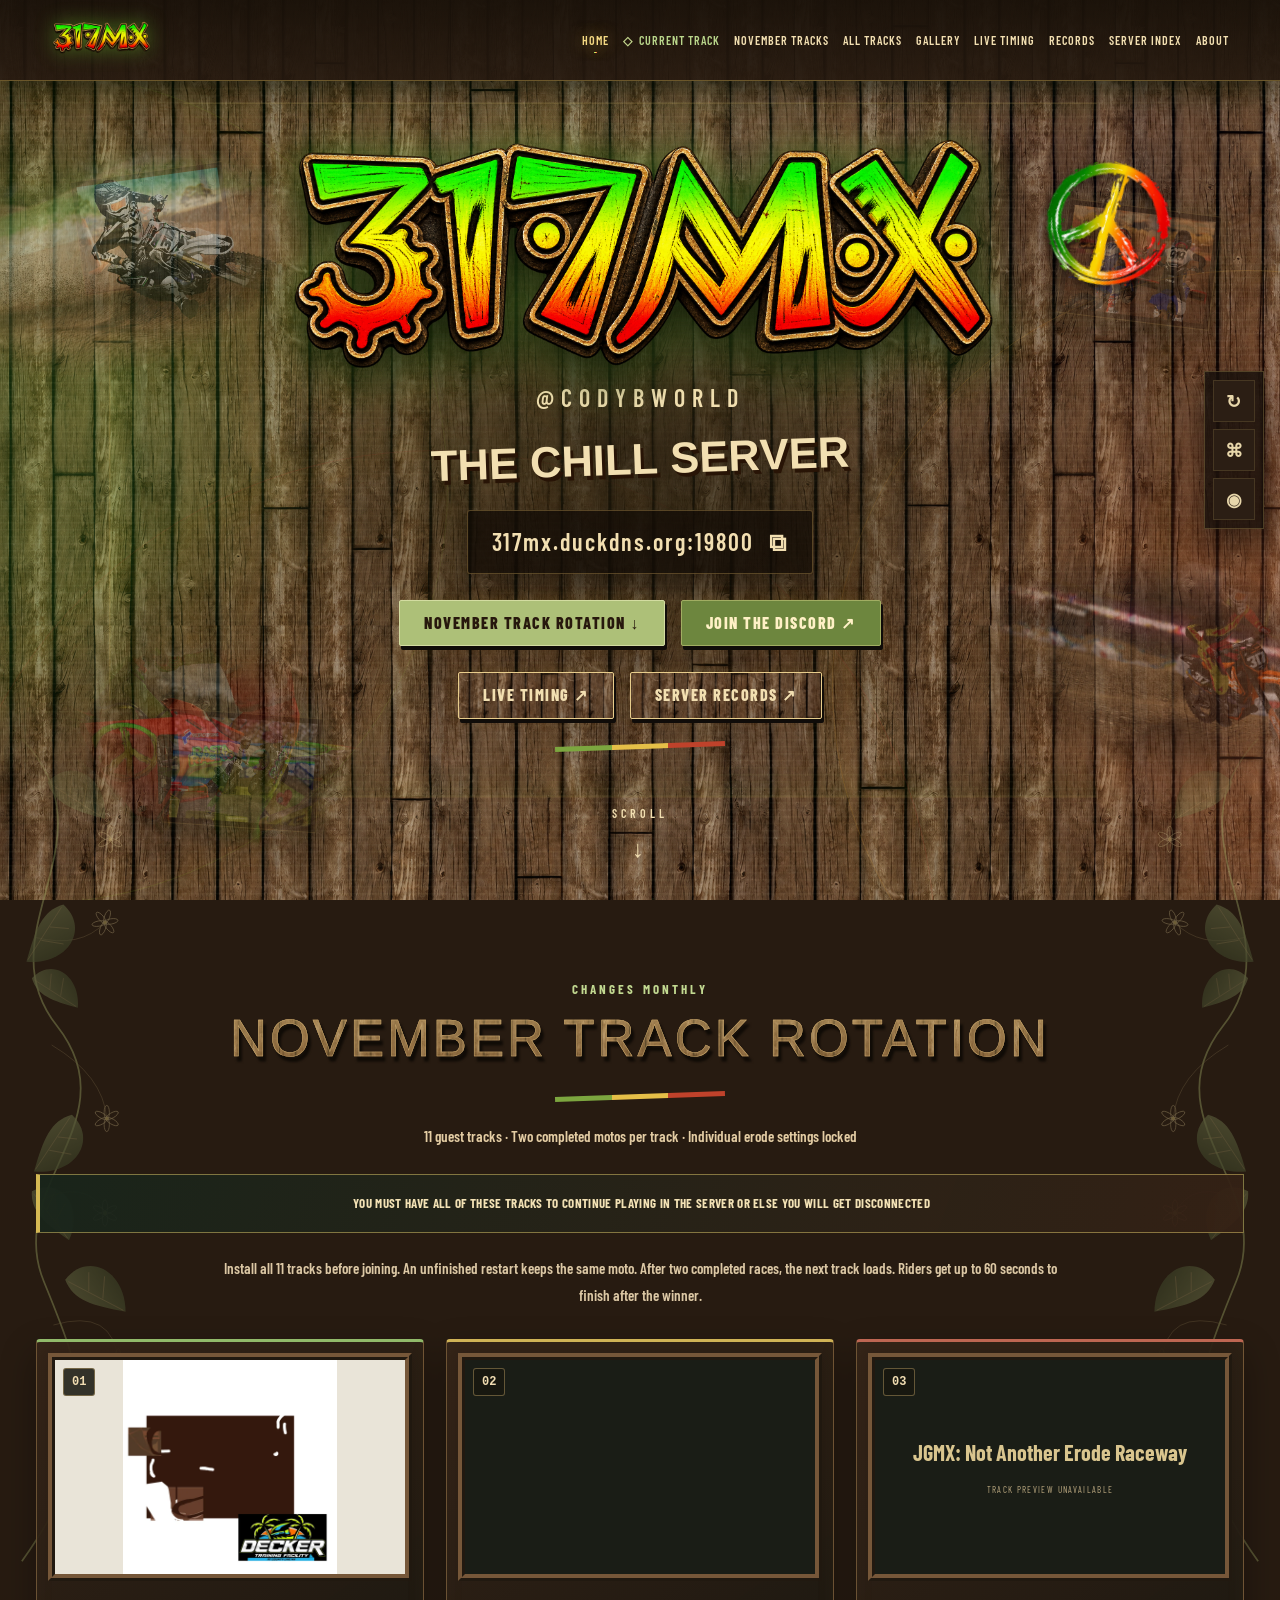
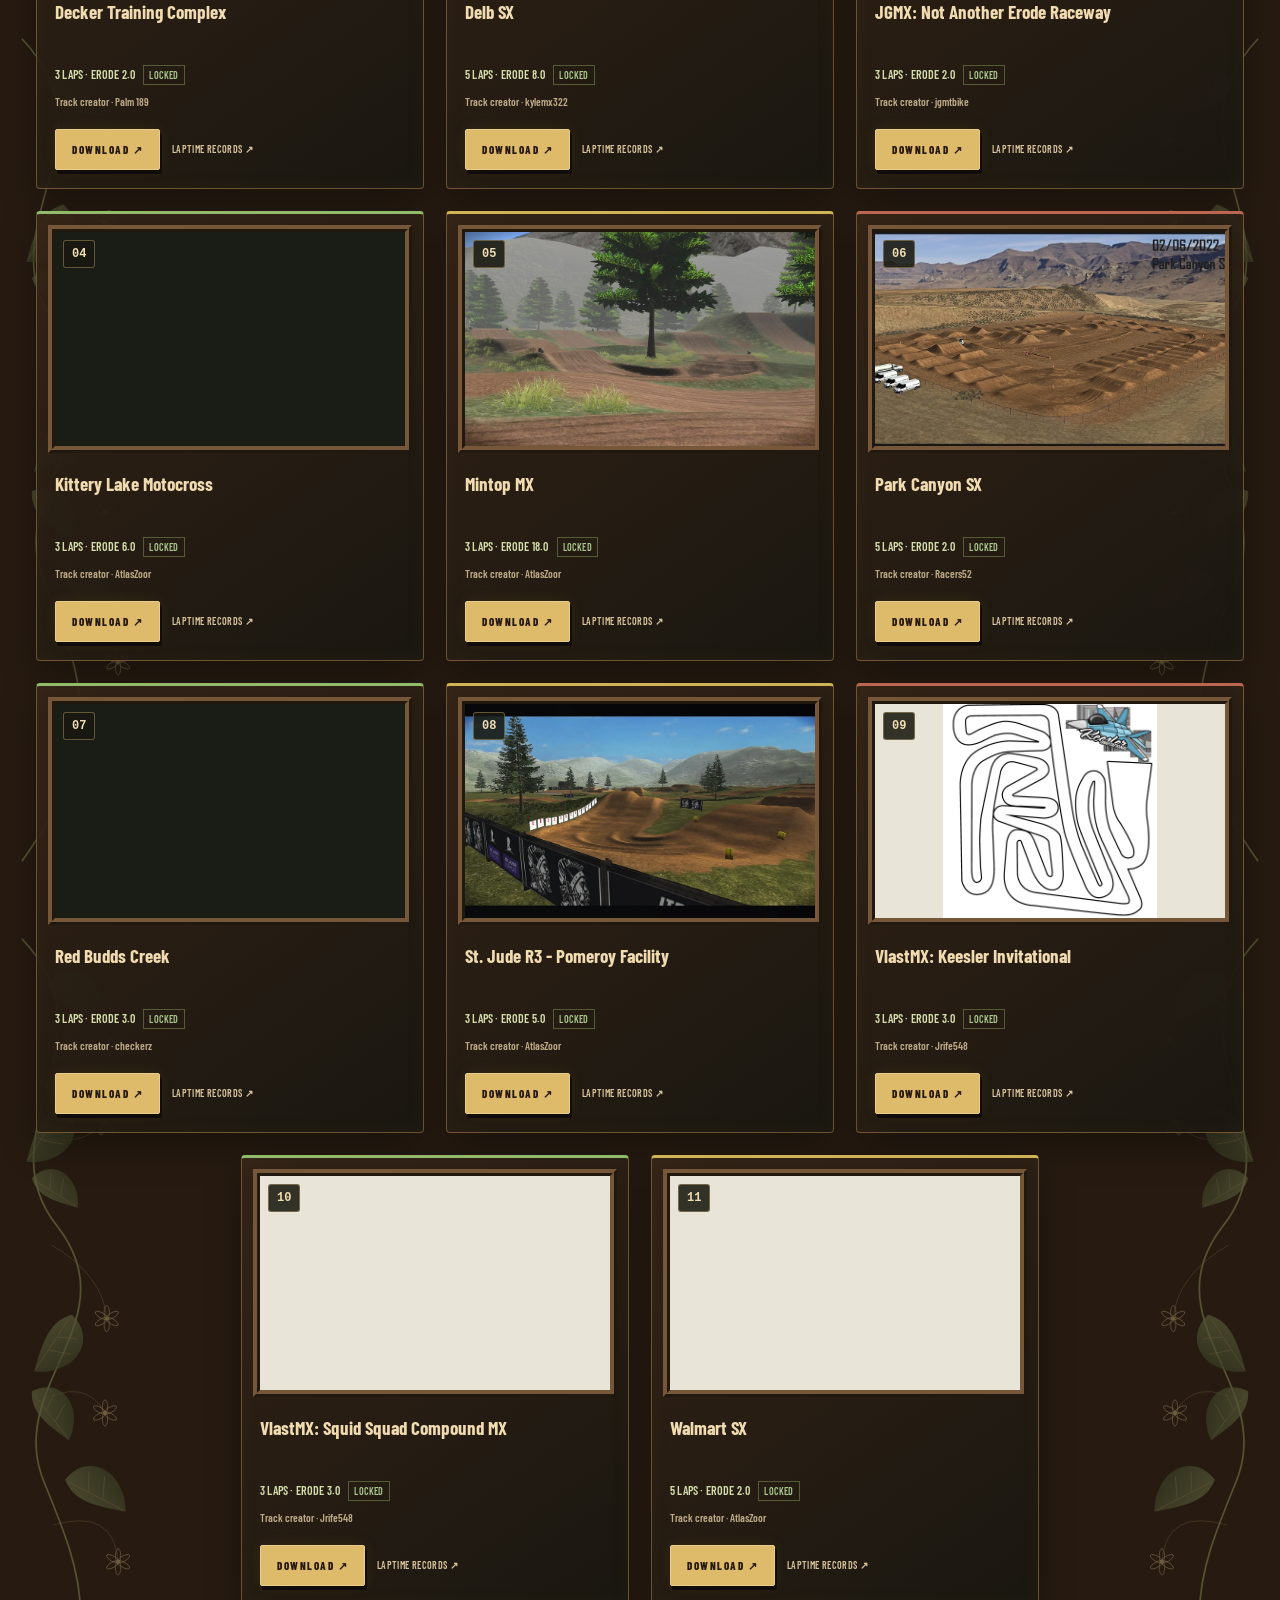
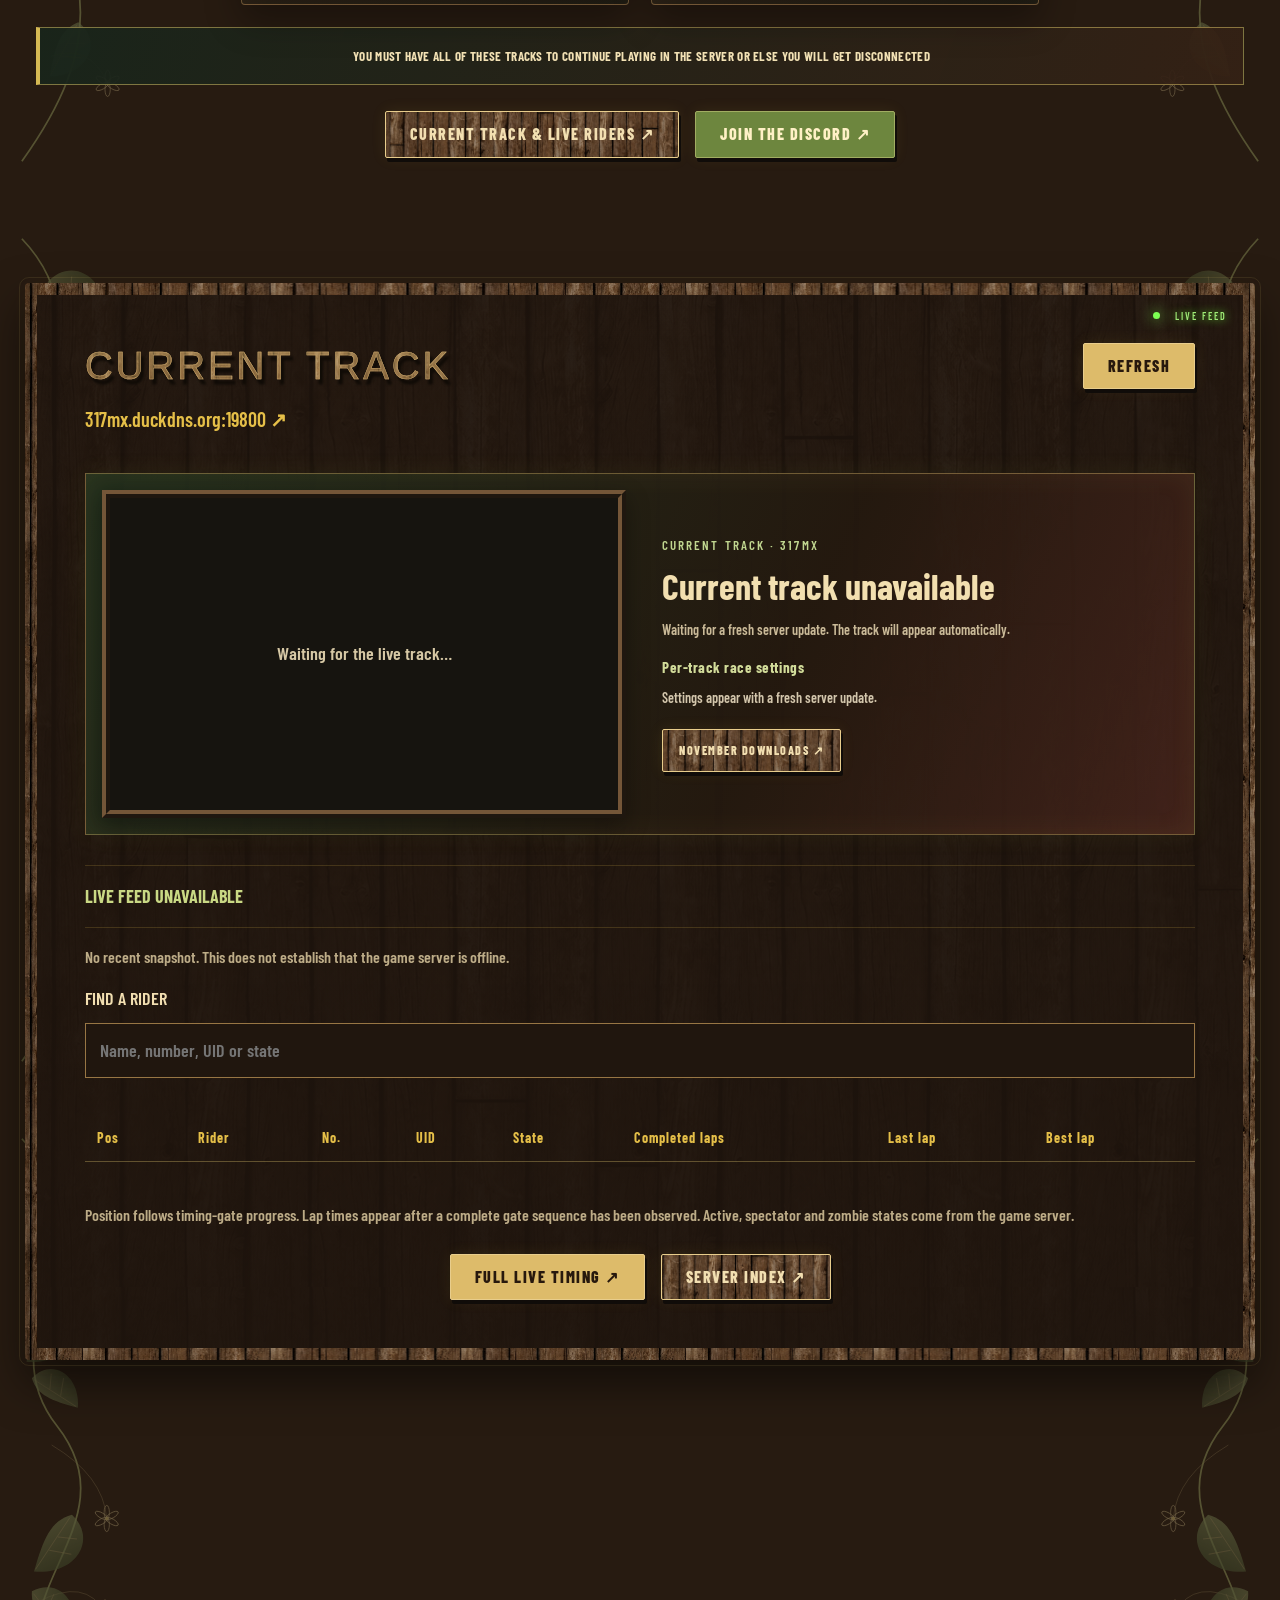
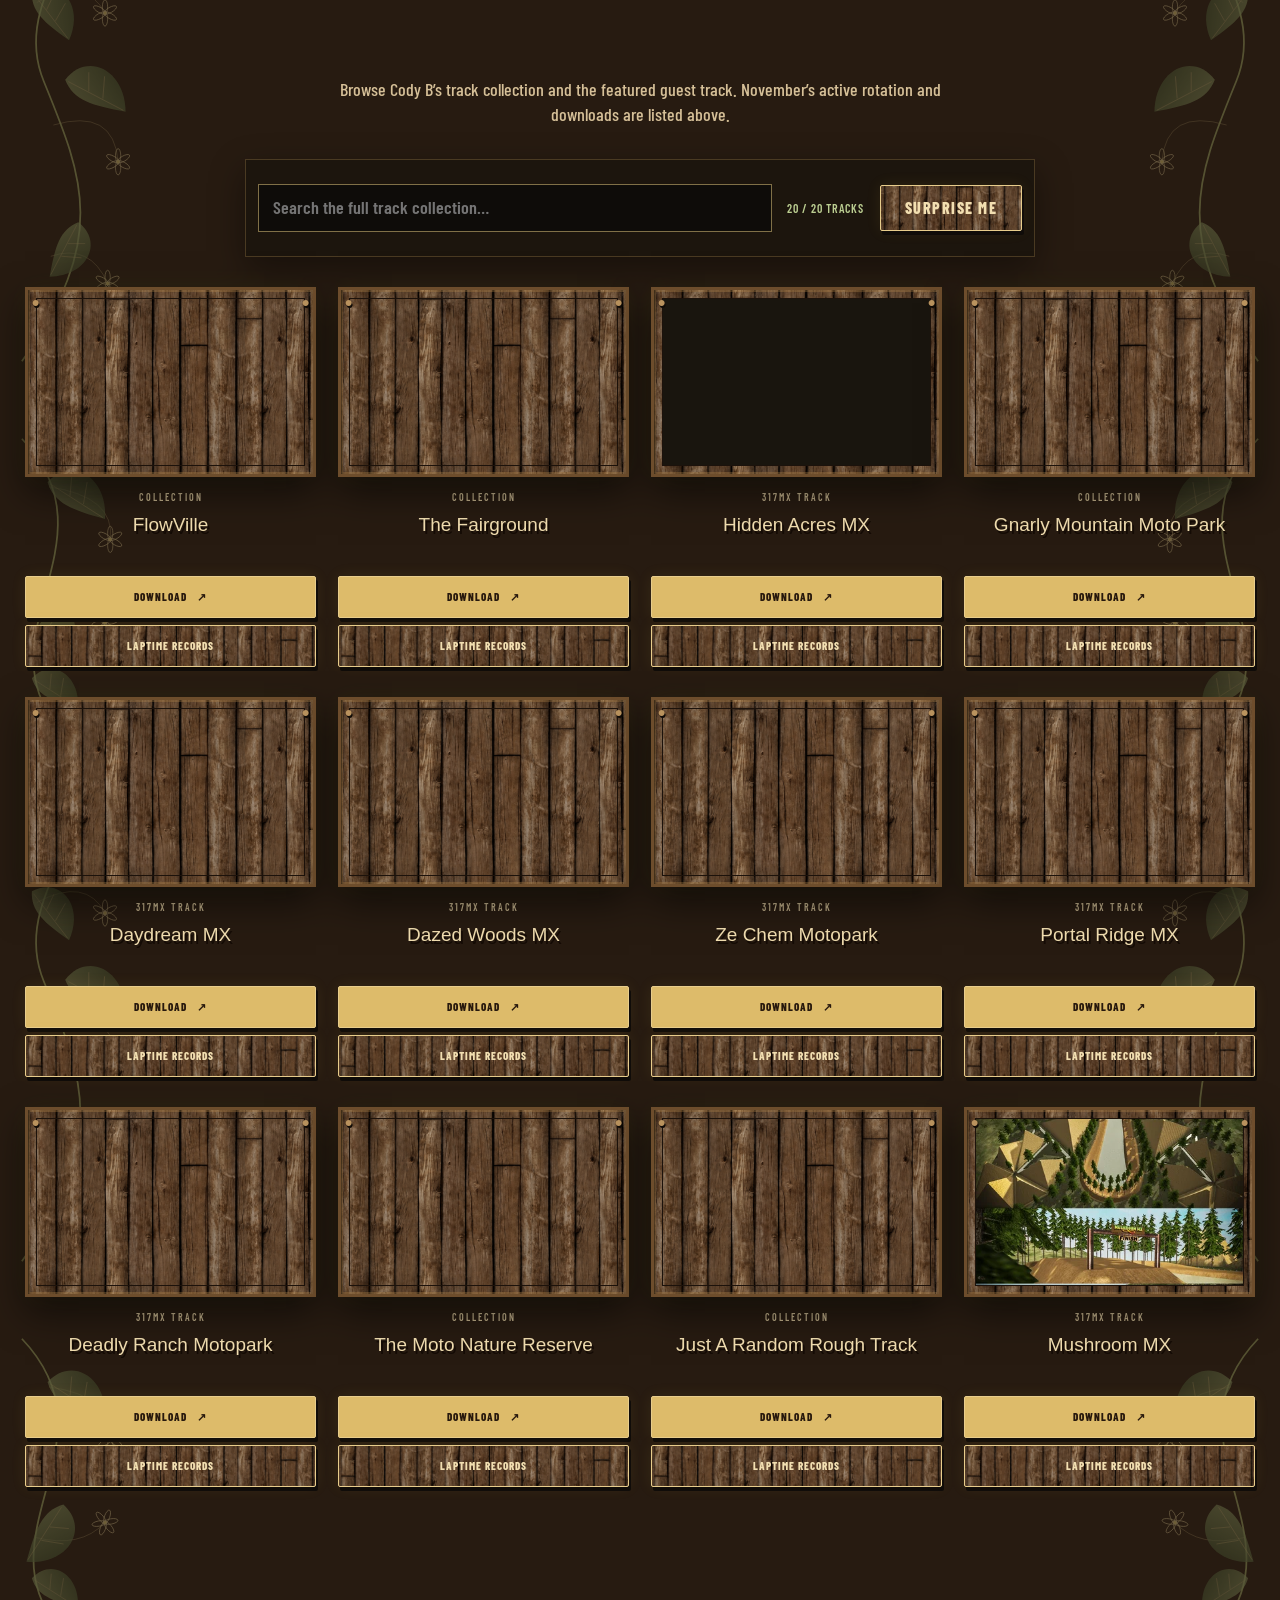
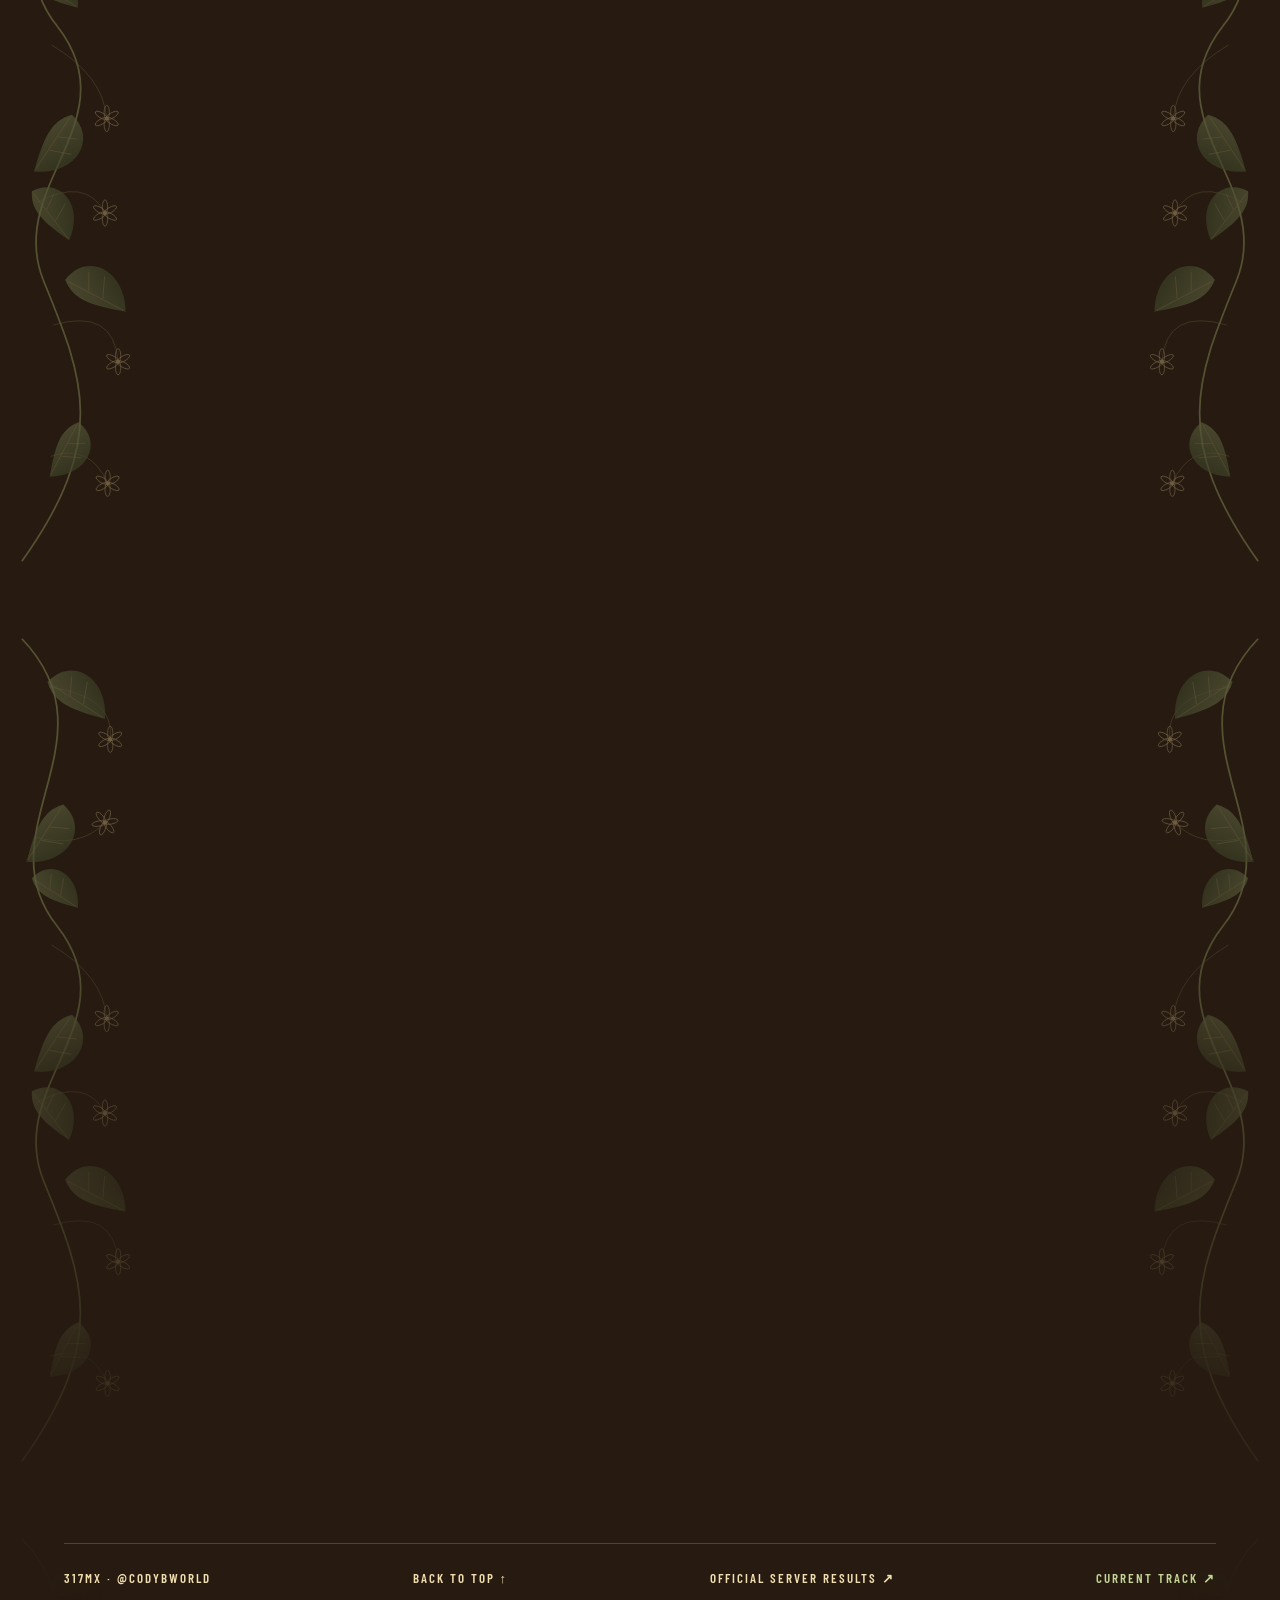
==== index.html @ 97932628 "Publish November rotation downloads and locked two-moto rules" ====
<!doctype html><html lang="en"><head><meta charset="utf-8"><meta name="viewport" content="width=device-width,initial-scale=1,viewport-fit=cover"><meta name="theme-color" content="#271b11"><title>317MX · @CODYBWORLD · THE CHILL SERVER</title><meta name="description" content="317MX. The Chill Server. Download Cody B's MX Simulator tracks, join the Discord, and connect to 317mx.duckdns.org:19800."><link rel="icon" href="assets/peace.png"><link rel="stylesheet" href="styles.css"><link rel="stylesheet" href="cabin-space.css"><link rel="stylesheet" href="updates-v5.css"><link rel="stylesheet" href="evolution-v6.css"><link rel="stylesheet" href="spectacle-v7.css"><link rel="stylesheet" href="current-track.css?v=20261107"></head><body><a class="skip" href="#main-content">SKIP TO CONTENT</a><div class="cosmos" aria-hidden="true"><i></i><i></i><i></i><div class="stars"></div><div class="nebula"></div></div><div class="scroll-progress" aria-hidden="true"></div><a class="skip" href="#tracks">Skip to tracks</a><header><a href="index.html" aria-label="317MX home"><img class="mini-logo" src="assets/logo.png" alt="317MX" width="100" height="50"></a><button class="menu-toggle" aria-expanded="false" aria-controls="main-menu">MENU ☰</button><nav id="main-menu" aria-label="Main navigation"><a href="index.html">HOME</a><a href="index.html#current-server" class="rotation-nav">CURRENT TRACK</a><a href="index.html#rotation">NOVEMBER TRACKS</a><a href="index.html#tracks">ALL TRACKS</a><a href="gallery.html">GALLERY</a><a href="live.html">LIVE TIMING</a><a href="records.html">RECORDS</a><a href="servers.html">SERVER INDEX</a><a href="about.html">ABOUT</a></nav></header><div class="botanical-edge" aria-hidden="true"></div><main id="main-content"><section class="hero" id="home"><div class="photo p1 float"><img src="assets/photos/archive-02.webp" alt="Cody Branson cornering in MX Simulator"></div><div class="photo p2 float"><img src="assets/photos/archive-07.webp" alt="317 riding supercross"></div><div class="photo p3 float"><img src="assets/photos/archive-04.webp" alt="Rasta Racing bike detail"></div><img class="peace float" src="assets/peace.png" alt=""><div class="identity"><h1><img class="main-logo float" src="assets/logo.png" alt="317MX"></h1><p class="handle" data-letters>@CODYBWORLD</p><p class="tag" data-letters>THE CHILL SERVER</p><button class="address" data-copy aria-label="Copy server address"><span>317mx.duckdns.org:19800</span> ⧉</button><div class="actions"><a class="button rotation-cta" href="#rotation">NOVEMBER TRACK ROTATION ↓</a><a class="button discord" href="https://discord.gg/Y76PCKKFvc" target="_blank" rel="noopener noreferrer">JOIN THE DISCORD ↗</a></div><div class="actions"><a class="button wood-button" href="live.html">LIVE TIMING ↗</a><a class="button wood-button" href="records.html">SERVER RECORDS ↗</a></div><div class="rasta"></div><div class="toast" id="copy-status" role="status"></div></div><a class="scroll-cue" href="#rotation">SCROLL<b>↓</b></a></section><section class="november-rotation" id="rotation" aria-labelledby="rotation-title">
<div class="november-heading"><p class="eyebrow">CHANGES MONTHLY</p><h2 class="wood-text" id="rotation-title">NOVEMBER TRACK ROTATION</h2>
<div class="rasta"></div><p>11 guest tracks · Two completed motos per track · Individual erode settings locked</p></div>
<p class="rotation-warning"><strong>YOU MUST HAVE ALL OF THESE TRACKS TO CONTINUE PLAYING IN THE SERVER OR ELSE YOU WILL GET DISCONNECTED</strong></p>
<p class="november-rules">Install all 11 tracks before joining. An unfinished restart keeps the same moto. After two completed races, the next track loads. Riders get up to 60 seconds to finish after the winner.</p>
<div class="november-grid"><article class="november-card" data-rotation-id="decker">
<div class="november-photo"><img src="assets/tracks/57732.webp" alt="Decker Training Complex track map" loading="lazy" decoding="async" width="900" height="560" class="rotation-map"><span class="november-order">01</span></div>
<div class="november-card-body"><h3>Decker Training Complex</h3>
<p class="november-settings">3 LAPS <span aria-hidden="true">·</span> ERODE 2.0 <span class="locked-label">LOCKED</span></p>
<p class="november-credit">Track creator · Palm 189</p>
<div class="november-actions"><a class="button" href="https://forum.mxsimulator.com/viewtopic.php?t=57732" target="_blank" rel="noopener noreferrer" aria-label="Download Decker Training Complex">DOWNLOAD ↗</a>
<a class="november-records" href="records.html?track=Decker%20Training%20Complex">LAPTIME RECORDS ↗</a></div></div></article><article class="november-card" data-rotation-id="DelbSx">
<div class="november-photo"><img src="assets/tracks/42795.webp" alt="Delb SX track" loading="lazy" decoding="async" width="900" height="560"><span class="november-order">02</span></div>
<div class="november-card-body"><h3>Delb SX</h3>
<p class="november-settings">5 LAPS <span aria-hidden="true">·</span> ERODE 8.0 <span class="locked-label">LOCKED</span></p>
<p class="november-credit">Track creator · kylemx322</p>
<div class="november-actions"><a class="button" href="https://forum.mxsimulator.com/viewtopic.php?t=42795" target="_blank" rel="noopener noreferrer" aria-label="Download Delb SX">DOWNLOAD ↗</a>
<a class="november-records" href="records.html?track=DelbSX">LAPTIME RECORDS ↗</a></div></div></article><article class="november-card" data-rotation-id="JGMXsuzuki">
<div class="november-photo"><span class="rotation-wordmark">JGMX: Not Another Erode Raceway<small>TRACK PREVIEW UNAVAILABLE</small></span><span class="november-order">03</span></div>
<div class="november-card-body"><h3>JGMX: Not Another Erode Raceway</h3>
<p class="november-settings">3 LAPS <span aria-hidden="true">·</span> ERODE 2.0 <span class="locked-label">LOCKED</span></p>
<p class="november-credit">Track creator · jgmtbike</p>
<div class="november-actions"><a class="button" href="https://forum.mxsimulator.com/viewtopic.php?t=49531" target="_blank" rel="noopener noreferrer" aria-label="Download JGMX: Not Another Erode Raceway">DOWNLOAD ↗</a>
<a class="november-records" href="records.html?track=JGMX%3A%20Not%20Another%20Erode%20Raceway">LAPTIME RECORDS ↗</a></div></div></article><article class="november-card" data-rotation-id="KitteryMX">
<div class="november-photo"><img src="assets/tracks/52902.webp" alt="Kittery Lake Motocross track" loading="lazy" decoding="async" width="900" height="560"><span class="november-order">04</span></div>
<div class="november-card-body"><h3>Kittery Lake Motocross</h3>
<p class="november-settings">3 LAPS <span aria-hidden="true">·</span> ERODE 6.0 <span class="locked-label">LOCKED</span></p>
<p class="november-credit">Track creator · AtlasZoor</p>
<div class="november-actions"><a class="button" href="https://forum.mxsimulator.com/viewtopic.php?t=52902" target="_blank" rel="noopener noreferrer" aria-label="Download Kittery Lake Motocross">DOWNLOAD ↗</a>
<a class="november-records" href="records.html?track=Kittery%20Lake%20Motocross">LAPTIME RECORDS ↗</a></div></div></article><article class="november-card" data-rotation-id="Mintop">
<div class="november-photo"><img src="assets/tracks/46694.webp" alt="Mintop MX track" loading="lazy" decoding="async" width="900" height="560"><span class="november-order">05</span></div>
<div class="november-card-body"><h3>Mintop MX</h3>
<p class="november-settings">3 LAPS <span aria-hidden="true">·</span> ERODE 18.0 <span class="locked-label">LOCKED</span></p>
<p class="november-credit">Track creator · AtlasZoor</p>
<div class="november-actions"><a class="button" href="https://forum.mxsimulator.com/viewtopic.php?t=46694" target="_blank" rel="noopener noreferrer" aria-label="Download Mintop MX">DOWNLOAD ↗</a>
<a class="november-records" href="records.html?track=Mintop%20MX">LAPTIME RECORDS ↗</a></div></div></article><article class="november-card" data-rotation-id="ParkCanyonSX">
<div class="november-photo"><img src="assets/tracks/57590.webp" alt="Park Canyon SX track" loading="lazy" decoding="async" width="900" height="560"><span class="november-order">06</span></div>
<div class="november-card-body"><h3>Park Canyon SX</h3>
<p class="november-settings">5 LAPS <span aria-hidden="true">·</span> ERODE 2.0 <span class="locked-label">LOCKED</span></p>
<p class="november-credit">Track creator · Racers52</p>
<div class="november-actions"><a class="button" href="https://forum.mxsimulator.com/viewtopic.php?t=57590" target="_blank" rel="noopener noreferrer" aria-label="Download Park Canyon SX">DOWNLOAD ↗</a>
<a class="november-records" href="records.html?track=Park%20Canyon%20SX">LAPTIME RECORDS ↗</a></div></div></article><article class="november-card" data-rotation-id="redbuddscreek">
<div class="november-photo"><img src="assets/tracks/45324.webp" alt="Red Budds Creek track" loading="lazy" decoding="async" width="900" height="560"><span class="november-order">07</span></div>
<div class="november-card-body"><h3>Red Budds Creek</h3>
<p class="november-settings">3 LAPS <span aria-hidden="true">·</span> ERODE 3.0 <span class="locked-label">LOCKED</span></p>
<p class="november-credit">Track creator · checkerz</p>
<div class="november-actions"><a class="button" href="https://forum.mxsimulator.com/viewtopic.php?t=45324" target="_blank" rel="noopener noreferrer" aria-label="Download Red Budds Creek">DOWNLOAD ↗</a>
<a class="november-records" href="records.html?track=2017%20St.%20Jude%20Rd%204%20-%20Red%20Budds%20Creek%20at%20MotoagogoLand">LAPTIME RECORDS ↗</a></div></div></article><article class="november-card" data-rotation-id="StJudeR3">
<div class="november-photo"><img src="assets/tracks/52328.webp" alt="St. Jude R3 - Pomeroy Facility track" loading="lazy" decoding="async" width="900" height="560"><span class="november-order">08</span></div>
<div class="november-card-body"><h3>St. Jude R3 - Pomeroy Facility</h3>
<p class="november-settings">3 LAPS <span aria-hidden="true">·</span> ERODE 5.0 <span class="locked-label">LOCKED</span></p>
<p class="november-credit">Track creator · AtlasZoor</p>
<div class="november-actions"><a class="button" href="https://forum.mxsimulator.com/viewtopic.php?t=52328" target="_blank" rel="noopener noreferrer" aria-label="Download St. Jude R3 - Pomeroy Facility">DOWNLOAD ↗</a>
<a class="november-records" href="records.html?track=2019%20St.Jude%20Round%203%20-%20Pomeroy%20Facility">LAPTIME RECORDS ↗</a></div></div></article><article class="november-card" data-rotation-id="VMXKeesler">
<div class="november-photo"><img src="assets/tracks/54229.webp" alt="VlastMX: Keesler Invitational track map" loading="lazy" decoding="async" width="900" height="560" class="rotation-map"><span class="november-order">09</span></div>
<div class="november-card-body"><h3>VlastMX: Keesler Invitational</h3>
<p class="november-settings">3 LAPS <span aria-hidden="true">·</span> ERODE 3.0 <span class="locked-label">LOCKED</span></p>
<p class="november-credit">Track creator · Jrife548</p>
<div class="november-actions"><a class="button" href="https://forum.mxsimulator.com/viewtopic.php?t=54229" target="_blank" rel="noopener noreferrer" aria-label="Download VlastMX: Keesler Invitational">DOWNLOAD ↗</a>
<a class="november-records" href="records.html?track=VlastMX%3A%20Keesler%20Invitational">LAPTIME RECORDS ↗</a></div></div></article><article class="november-card" data-rotation-id="VMXSquidMX">
<div class="november-photo"><img src="assets/tracks/53238.webp" alt="VlastMX: Squid Squad Compound MX track map" loading="lazy" decoding="async" width="900" height="560" class="rotation-map"><span class="november-order">10</span></div>
<div class="november-card-body"><h3>VlastMX: Squid Squad Compound MX</h3>
<p class="november-settings">3 LAPS <span aria-hidden="true">·</span> ERODE 3.0 <span class="locked-label">LOCKED</span></p>
<p class="november-credit">Track creator · Jrife548</p>
<div class="november-actions"><a class="button" href="https://forum.mxsimulator.com/viewtopic.php?t=53238" target="_blank" rel="noopener noreferrer" aria-label="Download VlastMX: Squid Squad Compound MX">DOWNLOAD ↗</a>
<a class="november-records" href="records.html?track=VlastMX%3A%20Squid%20Squad%20Compound%20Motocross">LAPTIME RECORDS ↗</a></div></div></article><article class="november-card" data-rotation-id="WalmartSX">
<div class="november-photo"><img src="assets/tracks/60692.webp" alt="Walmart SX track map" loading="lazy" decoding="async" width="900" height="560" class="rotation-map"><span class="november-order">11</span></div>
<div class="november-card-body"><h3>Walmart SX</h3>
<p class="november-settings">5 LAPS <span aria-hidden="true">·</span> ERODE 2.0 <span class="locked-label">LOCKED</span></p>
<p class="november-credit">Track creator · AtlasZoor</p>
<div class="november-actions"><a class="button" href="https://forum.mxsimulator.com/viewtopic.php?t=60692" target="_blank" rel="noopener noreferrer" aria-label="Download Walmart SX">DOWNLOAD ↗</a>
<a class="november-records" href="records.html?track=Walmart%20SX">LAPTIME RECORDS ↗</a></div></div></article></div>
<p class="rotation-warning"><strong>YOU MUST HAVE ALL OF THESE TRACKS TO CONTINUE PLAYING IN THE SERVER OR ELSE YOU WILL GET DISCONNECTED</strong></p>
<div class="actions"><a class="button wood-button" href="live.html#current-server">CURRENT TRACK &amp; LIVE RIDERS ↗</a>
<a class="button discord" href="https://discord.gg/Y76PCKKFvc" target="_blank" rel="noopener noreferrer">JOIN THE DISCORD ↗</a></div>
</section><section class="wood-panel live-panel arrival" id="current-server" data-live-panel aria-label="Current live server"><div class="live-heading"><h2 class="wood-text">CURRENT TRACK</h2><button class="button" data-live-refresh>REFRESH</button></div><a class="server-address" href="mxsimulator:317mx.duckdns.org:19800">317mx.duckdns.org:19800 ↗</a><section class="current-track-card" data-current-track aria-label="Current server track">
<div class="current-track-visual"><img data-current-photo alt="" width="800" height="500" hidden decoding="async"><span data-current-photo-note>Waiting for the live track…</span></div>
<div class="current-track-details"><p class="current-track-eyebrow">CURRENT TRACK · 317MX</p><h3 data-current-name>Connecting to server…</h3><p data-current-freshness role="status">The photo follows the live server.</p><p class="current-track-settings" data-current-settings>Per-track race settings</p><p class="current-track-rule" data-current-rule>Two completed motos per track. Track selection and per-track erode are locked.</p><p class="current-track-credit" data-current-credit hidden></p><div class="current-track-actions"><a class="button" data-current-download hidden target="_blank" rel="noopener noreferrer">DOWNLOAD THIS TRACK ↗</a><a class="button wood-button" href="index.html#rotation">NOVEMBER DOWNLOADS ↗</a></div></div></section><div class="live-summary"><strong data-live-state>CONNECTING</strong><span data-live-track></span><span data-live-laps></span></div><p class="small" data-live-updated role="status"></p><label>FIND A RIDER<input type="search" data-live-filter placeholder="Name, number, UID or state" autocomplete="off"></label><div class="table-scroll"><table><caption class="sr-only">Current 317MX riders and timing</caption><thead><tr><th>Pos</th><th>Rider</th><th>No.</th><th>UID</th><th>State</th><th>Completed laps</th><th>Last lap</th><th>Best lap</th></tr></thead><tbody data-live-rows></tbody></table></div><p class="small">Position follows timing-gate progress. Lap times appear after a complete gate sequence has been observed. Active, spectator and zombie states come from the game server.</p><div class="actions"><a class="button" href="live.html">FULL LIVE TIMING ↗</a><a class="button wood-button" href="servers.html">SERVER INDEX ↗</a></div></section><section class="gallery" id="tracks"><div class="section-heading reveal"><img class="peace float" src="assets/peace.png" alt=""><h2>TRACK DOWNLOADS</h2><div class="rasta"></div></div><p class="gallery-note">Browse Cody B’s track collection and the featured guest track. November’s active rotation and downloads are listed above.</p><div class="grid"><article class="card reveal"><button class="frame" data-preview data-title="FlowVille" data-url="https://forum.mxsimulator.com/viewtopic.php?t=59019" aria-label="Enlarge FlowVille photo"><img src="assets/tracks/59019.webp" alt="FlowVille track" loading="lazy" decoding="async" width="640" height="400"></button><span class="collection-state">COLLECTION</span><h3>FlowVille</h3><div class="card-actions"><a class="button " href="https://forum.mxsimulator.com/viewtopic.php?t=59019" target="_blank" rel="noopener noreferrer" aria-label="Download FlowVille">DOWNLOAD <span aria-hidden="true">↗</span></a><a class="button records-button" href="records.html?track=FlowVille">LAPTIME RECORDS</a></div></article>
<article class="card reveal"><button class="frame" data-preview data-title="The Fairground" data-url="https://forum.mxsimulator.com/viewtopic.php?t=60551" aria-label="Enlarge The Fairground photo"><img src="assets/tracks/60551.webp" alt="The Fairground track" loading="lazy" decoding="async" width="640" height="400"></button><span class="collection-state">COLLECTION</span><h3>The Fairground</h3><div class="card-actions"><a class="button " href="https://forum.mxsimulator.com/viewtopic.php?t=60551" target="_blank" rel="noopener noreferrer" aria-label="Download The Fairground">DOWNLOAD <span aria-hidden="true">↗</span></a><a class="button records-button" href="records.html?track=The%20Fairground">LAPTIME RECORDS</a></div></article>
<article class="card reveal" data-collection-id="HiddenAcresMX"><button class="frame" data-preview data-title="Hidden Acres MX" data-url="https://forum.mxsimulator.com/viewtopic.php?t=61401" aria-label="Enlarge Hidden Acres MX photo"><img src="assets/tracks/61401.webp" alt="Hidden Acres MX track" loading="lazy" decoding="async" width="640" height="400"></button><span class="collection-state">317MX TRACK</span><h3>Hidden Acres MX</h3><div class="card-actions"><a class="button " href="https://forum.mxsimulator.com/viewtopic.php?t=61401" target="_blank" rel="noopener noreferrer" aria-label="Download Hidden Acres MX">DOWNLOAD <span aria-hidden="true">↗</span></a><a class="button records-button" href="records.html?track=Hidden%20Acres%20MX">LAPTIME RECORDS</a></div></article>
<article class="card reveal"><button class="frame" data-preview data-title="Gnarly Mountain Moto Park" data-url="https://forum.mxsimulator.com/viewtopic.php?t=60164" aria-label="Enlarge Gnarly Mountain Moto Park photo"><img src="assets/tracks/60164.webp" alt="Gnarly Mountain Moto Park track" loading="lazy" decoding="async" width="640" height="400"></button><span class="collection-state">COLLECTION</span><h3>Gnarly Mountain Moto Park</h3><div class="card-actions"><a class="button " href="https://forum.mxsimulator.com/viewtopic.php?t=60164" target="_blank" rel="noopener noreferrer" aria-label="Download Gnarly Mountain Moto Park">DOWNLOAD <span aria-hidden="true">↗</span></a><a class="button records-button" href="records.html?track=Gnarly%20Mountain%20Moto%20Park">LAPTIME RECORDS</a></div></article>
<article class="card reveal" data-collection-id="DaydreamMX"><button class="frame" data-preview data-title="Daydream MX" data-url="https://forum.mxsimulator.com/viewtopic.php?t=59500" aria-label="Enlarge Daydream MX photo"><img src="assets/tracks/59500.webp" alt="Daydream MX track" loading="lazy" decoding="async" width="640" height="400"></button><span class="collection-state">317MX TRACK</span><h3>Daydream MX</h3><div class="card-actions"><a class="button " href="https://forum.mxsimulator.com/viewtopic.php?t=59500" target="_blank" rel="noopener noreferrer" aria-label="Download Daydream MX">DOWNLOAD <span aria-hidden="true">↗</span></a><a class="button records-button" href="records.html?track=Daydream%20MX">LAPTIME RECORDS</a></div></article>
<article class="card reveal" data-collection-id="DazedWoodsMX"><button class="frame" data-preview data-title="Dazed Woods MX" data-url="https://forum.mxsimulator.com/viewtopic.php?t=59751" aria-label="Enlarge Dazed Woods MX photo"><img src="assets/tracks/59751.webp" alt="Dazed Woods MX track" loading="lazy" decoding="async" width="640" height="400"></button><span class="collection-state">317MX TRACK</span><h3>Dazed Woods MX</h3><div class="card-actions"><a class="button " href="https://forum.mxsimulator.com/viewtopic.php?t=59751" target="_blank" rel="noopener noreferrer" aria-label="Download Dazed Woods MX">DOWNLOAD <span aria-hidden="true">↗</span></a><a class="button records-button" href="records.html?track=Dazed%20Woods%20MX">LAPTIME RECORDS</a></div></article>
<article class="card reveal" data-collection-id="317ZECHEM"><button class="frame" data-preview data-title="Ze Chem Motopark" data-url="https://forum.mxsimulator.com/viewtopic.php?t=58959" aria-label="Enlarge Ze Chem Motopark photo"><img src="assets/tracks/58959.webp" alt="Ze Chem Motopark track" loading="lazy" decoding="async" width="640" height="400"></button><span class="collection-state">317MX TRACK</span><h3>Ze Chem Motopark</h3><div class="card-actions"><a class="button " href="https://forum.mxsimulator.com/viewtopic.php?t=58959" target="_blank" rel="noopener noreferrer" aria-label="Download Ze Chem Motopark">DOWNLOAD <span aria-hidden="true">↗</span></a><a class="button records-button" href="records.html?track=Ze%20Chem%20Motopark">LAPTIME RECORDS</a></div></article>
<article class="card reveal" data-collection-id="PortalRidgeMX"><button class="frame" data-preview data-title="Portal Ridge MX" data-url="https://forum.mxsimulator.com/viewtopic.php?t=61496" aria-label="Enlarge Portal Ridge MX photo"><img src="assets/tracks/61496.webp" alt="Portal Ridge MX track" loading="lazy" decoding="async" width="640" height="400"></button><span class="collection-state">317MX TRACK</span><h3>Portal Ridge MX</h3><div class="card-actions"><a class="button " href="https://forum.mxsimulator.com/viewtopic.php?t=61496" target="_blank" rel="noopener noreferrer" aria-label="Download Portal Ridge MX">DOWNLOAD <span aria-hidden="true">↗</span></a><a class="button records-button" href="records.html?track=Portal%20Ridge%20MX">LAPTIME RECORDS</a></div></article>
<article class="card reveal" data-collection-id="317DeadlyRanch"><button class="frame" data-preview data-title="Deadly Ranch Motopark" data-url="https://forum.mxsimulator.com/viewtopic.php?t=59265" aria-label="Enlarge Deadly Ranch Motopark photo"><img src="assets/tracks/59265.webp" alt="Deadly Ranch Motopark track" loading="lazy" decoding="async" width="640" height="400"></button><span class="collection-state">317MX TRACK</span><h3>Deadly Ranch Motopark</h3><div class="card-actions"><a class="button " href="https://forum.mxsimulator.com/viewtopic.php?t=59265" target="_blank" rel="noopener noreferrer" aria-label="Download Deadly Ranch Motopark">DOWNLOAD <span aria-hidden="true">↗</span></a><a class="button records-button" href="records.html?track=Deadly%20Ranch%20Motopark">LAPTIME RECORDS</a></div></article>
<article class="card reveal"><button class="frame" data-preview data-title="The Moto Nature Reserve" data-url="https://forum.mxsimulator.com/viewtopic.php?t=59540" aria-label="Enlarge The Moto Nature Reserve photo"><img src="assets/tracks/59540.webp" alt="The Moto Nature Reserve track" loading="lazy" decoding="async" width="640" height="400"></button><span class="collection-state">COLLECTION</span><h3>The Moto Nature Reserve</h3><div class="card-actions"><a class="button " href="https://forum.mxsimulator.com/viewtopic.php?t=59540" target="_blank" rel="noopener noreferrer" aria-label="Download The Moto Nature Reserve">DOWNLOAD <span aria-hidden="true">↗</span></a><a class="button records-button" href="records.html?track=The%20Moto%20Nature%20Reserve">LAPTIME RECORDS</a></div></article>
<article class="card reveal"><button class="frame" data-preview data-title="Just A Random Rough Track" data-url="https://forum.mxsimulator.com/viewtopic.php?f=4&amp;t=61507" aria-label="Enlarge Just A Random Rough Track photo"><img src="assets/tracks/61507.webp" alt="Just A Random Rough Track track" loading="lazy" decoding="async" width="640" height="400"></button><span class="collection-state">COLLECTION</span><h3>Just A Random Rough Track</h3><div class="card-actions"><a class="button " href="https://forum.mxsimulator.com/viewtopic.php?f=4&amp;t=61507" target="_blank" rel="noopener noreferrer" aria-label="Download Just A Random Rough Track">DOWNLOAD <span aria-hidden="true">↗</span></a><a class="button records-button" href="records.html?track=Just%20A%20Random%20Rough%20Track">LAPTIME RECORDS</a></div></article>
<article class="card reveal" data-collection-id="MushroomMX"><button class="frame" data-preview data-title="Mushroom MX" data-url="https://forum.mxsimulator.com/viewtopic.php?f=4&amp;t=60724&amp;p=915591#p915591" aria-label="Enlarge Mushroom MX photo"><img src="assets/tracks/60724.webp" alt="Mushroom MX track" loading="lazy" decoding="async" width="640" height="400"></button><span class="collection-state">317MX TRACK</span><h3>Mushroom MX</h3><div class="card-actions"><a class="button " href="https://forum.mxsimulator.com/viewtopic.php?f=4&amp;t=60724&amp;p=915591#p915591" target="_blank" rel="noopener noreferrer" aria-label="Download Mushroom MX">DOWNLOAD <span aria-hidden="true">↗</span></a><a class="button records-button" href="records.html?track=Mushroom%20MX">LAPTIME RECORDS</a></div></article>
<article class="card reveal"><button class="frame" data-preview data-title="Pot Leaf SX" data-url="https://forum.mxsimulator.com/viewtopic.php?f=4&amp;t=59492&amp;p=910168#p910168" aria-label="Enlarge Pot Leaf SX photo"><img src="assets/tracks/59492.webp" alt="Pot Leaf SX track" loading="lazy" decoding="async" width="640" height="400"></button><span class="collection-state">COLLECTION</span><h3>Pot Leaf SX</h3><div class="card-actions"><a class="button " href="https://forum.mxsimulator.com/viewtopic.php?f=4&amp;t=59492&amp;p=910168#p910168" target="_blank" rel="noopener noreferrer" aria-label="Download Pot Leaf SX">DOWNLOAD <span aria-hidden="true">↗</span></a><a class="button records-button" href="records.html?track=Pot%20Leaf%20SX">LAPTIME RECORDS</a></div></article>
<article class="card reveal" data-collection-id="OfficialCNVSCompoundMX"><button class="frame" data-preview data-title="Official CANVAS Compound MX" data-url="https://forum.mxsimulator.com/viewtopic.php?f=4&amp;t=59460&amp;p=909967#p909967" aria-label="Enlarge Official CANVAS Compound MX photo"><img src="assets/tracks/59460.webp" alt="Official CANVAS Compound MX track" loading="lazy" decoding="async" width="640" height="400"></button><span class="collection-state">317MX TRACK</span><h3>Official CANVAS Compound MX</h3><div class="card-actions"><a class="button " href="https://forum.mxsimulator.com/viewtopic.php?f=4&amp;t=59460&amp;p=909967#p909967" target="_blank" rel="noopener noreferrer" aria-label="Download Official CANVAS Compound MX">DOWNLOAD <span aria-hidden="true">↗</span></a><a class="button records-button" href="records.html?track=Compound%20MX">LAPTIME RECORDS</a></div></article>
<article class="card reveal" data-collection-id="OfficialCNVSCompoundSX"><button class="frame" data-preview data-title="Official CANVAS Compound SX" data-url="https://forum.mxsimulator.com/viewtopic.php?f=4&amp;t=59460&amp;p=909967#p909967" aria-label="Enlarge Official CANVAS Compound SX photo"><img src="assets/tracks/59460.webp" alt="Official CANVAS Compound SX track" loading="lazy" decoding="async" width="640" height="400"></button><span class="collection-state">317MX TRACK</span><h3>Official CANVAS Compound SX</h3><div class="card-actions"><a class="button " href="https://forum.mxsimulator.com/viewtopic.php?f=4&amp;t=59460&amp;p=909967#p909967" target="_blank" rel="noopener noreferrer" aria-label="Download Official CANVAS Compound SX">DOWNLOAD <span aria-hidden="true">↗</span></a><a class="button records-button" href="records.html?track=Compound%20SX">LAPTIME RECORDS</a></div></article>
<article class="card reveal"><button class="frame" data-preview data-title="Lysergic MX" data-url="https://forum.mxsimulator.com/viewtopic.php?f=4&amp;t=59435&amp;p=909887#p909887" aria-label="Enlarge Lysergic MX photo"><img src="assets/tracks/59435.webp" alt="Lysergic MX track" loading="lazy" decoding="async" width="640" height="400"></button><span class="collection-state">COLLECTION</span><h3>Lysergic MX</h3><div class="card-actions"><a class="button " href="https://forum.mxsimulator.com/viewtopic.php?f=4&amp;t=59435&amp;p=909887#p909887" target="_blank" rel="noopener noreferrer" aria-label="Download Lysergic MX">DOWNLOAD <span aria-hidden="true">↗</span></a><a class="button records-button" href="records.html?track=Lysergic%20MX">LAPTIME RECORDS</a></div></article>
<article class="card reveal" data-collection-id="317PotLeafMX"><button class="frame" data-preview data-title="Pot Leaf MX" data-url="https://forum.mxsimulator.com/viewtopic.php?f=4&amp;t=59152&amp;p=908269#p908269" aria-label="Enlarge Pot Leaf MX photo"><img src="assets/tracks/59152.webp" alt="Pot Leaf MX track" loading="lazy" decoding="async" width="640" height="400"></button><span class="collection-state">317MX TRACK</span><h3>Pot Leaf MX</h3><div class="card-actions"><a class="button " href="https://forum.mxsimulator.com/viewtopic.php?f=4&amp;t=59152&amp;p=908269#p908269" target="_blank" rel="noopener noreferrer" aria-label="Download Pot Leaf MX">DOWNLOAD <span aria-hidden="true">↗</span></a><a class="button records-button" href="records.html?track=Pot%20Leaf%20MX">LAPTIME RECORDS</a></div></article>
<article class="card reveal" data-collection-id="BGFXWarehouseSX"><button class="frame" data-preview data-title="BGFX: Warehouse SX" data-url="https://forum.mxsimulator.com/viewtopic.php?f=4&amp;t=42777&amp;p=748586#p748586" aria-label="Enlarge BGFX: Warehouse SX photo"><img src="assets/tracks/42777.webp" alt="BGFX: Warehouse SX track" loading="lazy" decoding="async" width="640" height="400"></button><span class="collection-state">317MX TRACK</span><h3>BGFX: Warehouse SX</h3><div class="card-actions"><a class="button " href="https://forum.mxsimulator.com/viewtopic.php?f=4&amp;t=42777&amp;p=748586#p748586" target="_blank" rel="noopener noreferrer" aria-label="Download BGFX: Warehouse SX">DOWNLOAD <span aria-hidden="true">↗</span></a><a class="button records-button" href="records.html?track=BGFX%3A%20Warehouse%20SX">LAPTIME RECORDS</a></div></article>
<article class="card reveal"><button class="frame" data-preview data-title="BGFX: Autumn SX" data-url="https://forum.mxsimulator.com/viewtopic.php?f=4&amp;t=42612&amp;p=746228#p746228" aria-label="Enlarge BGFX: Autumn SX photo"><img src="assets/tracks/42612.webp" alt="BGFX: Autumn SX track" loading="lazy" decoding="async" width="640" height="400"></button><span class="collection-state">COLLECTION</span><h3>BGFX: Autumn SX</h3><div class="card-actions"><a class="button " href="https://forum.mxsimulator.com/viewtopic.php?f=4&amp;t=42612&amp;p=746228#p746228" target="_blank" rel="noopener noreferrer" aria-label="Download BGFX: Autumn SX">DOWNLOAD <span aria-hidden="true">↗</span></a><a class="button records-button" href="records.html?track=BGFX%3A%20Autumn%20SX">LAPTIME RECORDS</a></div></article><article class="card reveal" data-collection-id="DelbSx"><button class="frame" data-preview data-title="Delb SX" data-url="https://forum.mxsimulator.com/viewtopic.php?t=42795" aria-label="Enlarge Delb SX photo"><img src="assets/tracks/42795.webp" alt="Delb SX track" loading="lazy" decoding="async" width="640" height="400"></button><span class="collection-state">GUEST · KAWORKZ / KYLEMX322</span><h3>Delb SX</h3><div class="card-actions"><a class="button" href="https://forum.mxsimulator.com/viewtopic.php?t=42795" target="_blank" rel="noopener noreferrer" aria-label="Download Delb SX">DOWNLOAD ↗</a><a class="button records-button" href="records.html?track=DelbSX">LAPTIME RECORDS</a></div></article></div></section><section class="server-index-teaser wood-panel"><img src="assets/peace.png" alt=""><div><h2 class="wood-text">SERVER INDEX</h2><p>Recent servers and races from the official MX Simulator index.</p><a class="button" href="servers.html">VIEW SERVER INDEX ↗</a></div></section><section class="closing reveal" id="discord"><img class="float" src="assets/logo.png" alt="317MX" loading="lazy"><p class="tag" data-letters>@CODYBWORLD</p><div class="actions"><a class="button discord" href="https://discord.gg/Y76PCKKFvc" target="_blank" rel="noopener noreferrer">JOIN THE DISCORD ↗</a><a class="button" href="mxsimulator:317mx.duckdns.org:19800">JOIN THE SERVER ↗</a></div><button class="address" data-copy aria-label="Copy server address">317mx.duckdns.org:19800 ⧉</button></section></main><footer><span>317MX · @CODYBWORLD</span><a href="#home">BACK TO TOP ↑</a><a href="https://servers.mxsimulator.com/servers/317mx.duckdns.org%3A19800/" target="_blank" rel="noopener noreferrer">OFFICIAL SERVER RESULTS ↗</a><a class="footer-rotation" href="index.html#current-server">CURRENT TRACK ↗</a></footer><script src="data-config.js"></script><script src="current-track.js?v=20261107" defer></script><script src="live-v5.js?v=20261107" defer></script><script src="common.js" defer></script><dialog class="lightbox" aria-label="Photo viewer"><button class="lightbox-close" aria-label="Close photo viewer">✕</button><img alt=""><div class="lightbox-controls"><button data-prev aria-label="Previous photo">←</button><p role="status"></p><button data-next aria-label="Next photo">→</button></div></dialog><script src="spectacle-v7.js?v=20261107" defer></script></body></html>
---- styles.css ----
@import url('https://fonts.googleapis.com/css2?family=Permanent+Marker&family=Barlow+Condensed:wght@500;600;700;800&display=swap');
:root{--cream:#f2dfb1;--yellow:#e5bf48;--red:#bf422b;--green:#7ca63f;color-scheme:dark}*{box-sizing:border-box}html{scroll-behavior:smooth;scroll-padding-top:100px}body{margin:0;color:var(--cream);font:600 18px/1.4 'Barlow Condensed',sans-serif;background:#271b11 url('assets/wood.png') repeat;background-size:900px auto;overflow-x:hidden}body:before{content:'';position:fixed;inset:0;background:#160f0780;z-index:-1;pointer-events:none}a{color:inherit;text-decoration:none}button{font:inherit;color:inherit;cursor:pointer}a,button{touch-action:manipulation}button:focus-visible,a:focus-visible{outline:3px solid var(--yellow);outline-offset:6px}.skip{position:fixed;top:-90px;left:20px;z-index:50;background:#21180f;padding:15px}.skip:focus{top:15px}header{position:fixed;top:0;left:0;right:0;z-index:20;display:flex;justify-content:space-between;align-items:center;padding:12px 5%;background:linear-gradient(#171009f5,#171009dd);border-bottom:1px solid #dfbc6650;backdrop-filter:blur(12px)}.mini-logo{width:100px;height:50px;object-fit:contain}nav{display:flex;gap:30px;align-items:center;font-size:15px;letter-spacing:1.5px}nav a:hover{color:var(--yellow)}.motion{border:1px solid #dec48b66;background:transparent;border-radius:3px;font-size:12px;padding:8px 10px}.hero{min-height:900px;height:100svh;max-height:1200px;position:relative;display:grid;place-items:center;padding:120px 20px 170px;isolation:isolate}.identity{width:min(720px,82vw);text-align:center;z-index:3;position:relative}.main-logo{width:100%;max-height:300px;object-fit:contain;filter:drop-shadow(0 14px 9px #000a)}h1,h2,h3,p{margin:0}.handle{font-size:24px;letter-spacing:7px;margin-top:-10px}.tag{font-family:'Permanent Marker',Impact,sans-serif;font-size:clamp(25px,3.4vw,46px);margin:15px 0 20px;transform:rotate(-2deg);text-shadow:3px 4px #281406}.address{display:inline-flex;align-items:center;gap:15px;border:1px solid #b3925266;background:#140d07c9;padding:14px 24px;box-shadow:0 10px 25px #0005;max-width:100%;font-size:clamp(16px,2.2vw,24px);letter-spacing:2px;border-radius:3px}.address span{overflow-wrap:anywhere}.address:hover{border-color:var(--yellow)}.actions{display:flex;gap:16px;justify-content:center;flex-wrap:wrap;margin:26px 0 0}.button{background:#ddbb6a;color:#27180d;padding:11px 24px;border:1px solid #e8cd8c;box-shadow:3px 4px #100c09;font-size:16px;font-weight:800;letter-spacing:1.5px;transition:transform .25s,background .25s;display:inline-flex;justify-content:center;align-items:center;gap:10px}.button:hover{background:#f5d77d;transform:translateY(-4px) rotate(-1deg)}.discord{background:#6d863e;border-color:#a1ad62;color:#fff1c6}.discord:hover{background:#8ca449}.rasta{height:5px;background:linear-gradient(90deg,var(--green) 0 33.3%,var(--yellow) 33.3% 66.6%,var(--red) 66.6%);width:170px;margin:25px auto;transform:rotate(-2deg)}.toast{min-height:24px;font-size:14px;margin:12px 0;letter-spacing:1px}.peace{position:absolute;width:180px;filter:drop-shadow(0 6px 6px #0009);pointer-events:none;z-index:2}.hero>.peace{right:5%;top:16%;width:clamp(90px,13vw,190px);transform:rotate(17deg)}.photo{position:absolute;width:clamp(160px,20vw,290px);padding:8px;background:#2c1c10 url('assets/wood.png') center/500px;border:3px solid #543923;box-shadow:inset 0 0 0 1px #b08645,0 20px 28px #0009;z-index:1}.photo img{width:100%;display:block}.p1{left:-3%;top:20%;transform:rotate(-13deg)}.p2{right:-2%;bottom:12%;transform:rotate(12deg)}.p3{left:6%;bottom:8%;transform:rotate(9deg);width:220px}.scroll-cue{position:absolute;bottom:35px;left:50%;transform:translateX(-50%);text-align:center;font-size:12px;letter-spacing:4px}.scroll-cue b{display:block;font-size:24px;margin-top:10px}.gallery{position:relative;padding:50px 0 70px;max-width:1240px;margin:auto}.section-heading{text-align:center;padding:20px 20px 65px;position:relative}.section-heading h2{font:clamp(32px,4vw,56px)/1.25 'Permanent Marker',Impact,sans-serif;max-width:820px;margin:auto;text-shadow:4px 5px #120b06;transform:rotate(-2deg)}.section-heading .peace{width:105px;left:0;top:20px;transform:rotate(-20deg);opacity:.8}.grid{display:grid;grid-template-columns:repeat(3,minmax(0,1fr));gap:60px 36px;padding:0 30px}.card{position:relative;min-width:0;text-align:center;--tilt:-1.5deg;transform:rotate(var(--tilt))}.card:nth-child(3n+2){--tilt:1.5deg}.frame{display:block;width:100%;padding:12px;background:#503721 url('assets/wood.png') center/600px;border:3px solid #6d4d2c;box-shadow:inset 0 0 0 2px #b0844a55,0 12px 17px #0008;position:relative;transition:transform .3s}.frame:before,.frame:after{content:'•';position:absolute;top:-6px;color:#ba935e;font-size:24px;text-shadow:1px 2px #100b07}.frame:before{left:4px}.frame:after{right:4px}.frame img{aspect-ratio:16/10;width:100%;object-fit:cover;display:block;border:1px solid #1c120b}.frame:hover{transform:scale(1.035) rotate(1deg)}.card h3{font:23px/1.15 'Permanent Marker',Impact,sans-serif;margin:23px 0 16px;text-shadow:2px 3px #150c06;min-height:53px}.card .button{font-size:14px;padding:8px 26px}.interlude{grid-column:1/-1;position:relative;min-height:350px;display:flex;align-items:center;justify-content:center;gap:35px;padding:35px 0;margin:20px 0}.interlude .snapshot{width:27%;transform:rotate(-7deg);padding:8px;background:#402a19;border:2px solid #806037;box-shadow:0 20px 25px #0008}.interlude .snapshot:last-child{transform:rotate(7deg)}.interlude img{width:100%;display:block}.interlude .center{width:220px;text-align:center}.interlude .center img{max-height:155px;object-fit:contain;margin-bottom:20px}.closing{padding:60px 25px 100px;text-align:center;position:relative}.closing>img{width:230px;display:block;margin:0 auto 20px}.closing .tag{font-size:26px}.closing .address{margin:20px}.closing .actions{margin-top:5px}footer{display:flex;justify-content:space-between;margin:0 5%;padding:25px 0;border-top:1px solid #be9d5350;font-size:13px;letter-spacing:2px}dialog{border:1px solid #a78851;padding:12px;background:#21170e;max-width:95vw;max-height:94svh;color:var(--cream)}dialog::backdrop{background:#080503df;backdrop-filter:blur(6px)}dialog img{display:block;max-width:87vw;max-height:75svh;object-fit:contain}dialog .bar{display:flex;align-items:center;justify-content:space-between;gap:20px;padding:12px 2px}dialog button{background:transparent;border:1px solid #a78851;padding:7px 14px}.letter{display:inline-block;animation:letter-float var(--speed,5s) ease-in-out infinite alternate;animation-delay:var(--delay,0s)}@keyframes letter-float{to{transform:translateY(var(--dy,-3px)) rotate(var(--dr,2deg))}}.float{animation:float 7s ease-in-out infinite alternate}@keyframes float{to{translate:0 -12px;rotate:2deg}}.reveal{opacity:1}.js-motion .reveal{opacity:0;translate:var(--rx,0) 35px;filter:blur(3px);transition:opacity 1.3s,translate 1.3s cubic-bezier(.2,.7,.2,1),filter 1.3s}.js-motion .reveal.visible{opacity:1;translate:0 0;filter:blur(0)}.identity{animation:arrive 2.5s ease both}@keyframes arrive{from{opacity:0;translate:0 35px;filter:blur(9px)}to{opacity:1;translate:0 0;filter:blur(0)}}body.paused *,body.paused *:before{animation-play-state:paused!important;scroll-behavior:auto!important}body.paused .reveal{opacity:1;translate:0 0;filter:none;transition:none}.paused .identity{opacity:1;filter:none;translate:0 0}.paused .card{transition:none} @media(max-width:900px){.grid{grid-template-columns:repeat(2,minmax(0,1fr));gap:45px 25px}.hero{min-height:820px}.p1{opacity:.6;left:-12%;top:16%}.p2{right:-10%;opacity:.7}.p3{left:5%;width:160px}.identity{width:min(640px,90vw)}.hero>.peace{top:12%;right:3%;width:100px}.section-heading .peace{display:none}.interlude{gap:20px;min-height:260px}.interlude .center{width:180px}}@media(max-width:560px){header{padding:8px 5%;flex-wrap:wrap;gap:6px}.mini-logo{width:75px;height:35px}nav{gap:15px;font-size:12px;letter-spacing:.5px}.motion{font-size:10px;padding:6px}.hero{min-height:820px;height:100svh;padding-bottom:230px}.handle{font-size:17px;letter-spacing:4px;margin-top:0}.tag{font-size:27px}.address{font-size:16px;letter-spacing:1px;padding:12px}.actions{gap:10px}.button{font-size:13px;padding:11px 15px}.hero>.peace{top:13%;width:75px}.p1{top:auto;bottom:110px;left:4%;width:145px;opacity:1}.p2{bottom:100px;right:4%;width:160px;opacity:1}.p3{display:none}.grid{grid-template-columns:1fr;gap:42px;padding:0 28px}.gallery{padding-top:20px}.section-heading{padding-bottom:45px}.section-heading h2{font-size:33px}.card h3{min-height:0;margin:20px 0 15px;font-size:24px}.frame img{aspect-ratio:16/10}.interlude{margin:0;min-height:210px;gap:8px}.interlude .snapshot{width:30%;padding:4px}.interlude .center{width:40%}.interlude .center img{max-height:90px}.interlude .button{font-size:11px;padding:8px}.closing .address{margin:20px 0}footer{font-size:11px;gap:15px}.scroll-cue{bottom:25px}}
@media(prefers-reduced-motion:reduce){*,*:before{animation:none!important;transition:none!important;scroll-behavior:auto!important}.js-motion .reveal{opacity:1;translate:0 0;filter:none}}

body{background-attachment:fixed;background-size:cover}.frame img[src*='61401']{object-fit:contain;background:#19150e}.frame img[src*='60724']{object-position:50% 14%}

main{overflow:clip}.hero{overflow:clip}.card{animation:card-drift 8s ease-in-out infinite alternate}@keyframes card-drift{to{translate:0 -5px}}.card:nth-child(even){animation-delay:-4s}

.card:hover,.card:focus-within{animation-play-state:paused}.frame:hover{transform:none}body.paused{scroll-behavior:auto}html:has(body.paused){scroll-behavior:auto}

/* 317MX multi-page cabin */
nav{gap:18px;flex-wrap:wrap;justify-content:flex-end}nav [aria-current]{color:var(--yellow)}.card-actions{display:flex;flex-wrap:wrap;justify-content:center;gap:10px}.records-button,.wood-button{color:var(--cream);background:#51351e url('assets/wood.png') center/350px}.gallery-note{text-align:center;margin:-25px 20px 45px;color:#d6c098}.subpage{max-width:1200px;margin:auto;padding:150px 28px 90px;min-height:90vh}.page-heading{text-align:center;position:relative;padding:25px 0 50px}.page-heading>img{width:90px;position:absolute;left:2%;opacity:.55}.wood-text{font:clamp(35px,6vw,74px)/1.2 'Permanent Marker',Impact,sans-serif;color:#d4b381;background:url('assets/wood.png') center/500px;-webkit-background-clip:text;background-clip:text;-webkit-text-stroke:1px #d4b381;text-shadow:3px 5px 2px #120b06;letter-spacing:3px}.wood-panel{padding:clamp(20px,4vw,48px);background:linear-gradient(#1e140de8,#1e140df5),url('assets/wood.png');border:12px solid #624329;border-image:url('assets/wood.png') 35 round;box-shadow:0 20px 50px #0008;margin-bottom:30px}.prose p{margin:22px 0;font-size:21px;line-height:1.7;font-weight:500}.prose h2{font-family:'Permanent Marker',sans-serif;font-size:27px}.about-layout{display:grid;grid-template-columns:1.5fr 1fr;gap:35px;align-items:center}.about-portrait{width:100%;max-height:650px;object-fit:cover;mask-image:linear-gradient(transparent,#000 10% 85%,transparent);opacity:.8}.photo-wall{display:grid;grid-template-columns:repeat(2,1fr);gap:35px;margin-top:70px}.photo-wall img{width:100%;height:330px;object-fit:cover;opacity:.75;mask-image:linear-gradient(transparent,#000 15% 85%,transparent);transition:opacity .4s,scale .4s}.photo-wall img:hover{opacity:1;scale:1.02}.hero .photo{width:clamp(220px,30vw,460px);opacity:.45;mask-image:radial-gradient(ellipse,#000 40%,transparent 73%);border:0;padding:0;box-shadow:none;background:none}.hero .p3{width:300px}.identity{background:radial-gradient(ellipse,#20160bbd,transparent 72%)}.small{font-size:16px;opacity:.75;margin:16px 0}.source-link{display:inline-block;color:var(--yellow);margin:20px 0;text-decoration:underline}.table-scroll{overflow-x:auto}table{width:100%;border-collapse:collapse;margin:24px 0;font-size:18px}th,td{text-align:left;padding:14px 12px;border-bottom:1px solid #d8bd6a33;white-space:nowrap}th{color:var(--yellow);font-size:14px;letter-spacing:1px}td:first-child{white-space:normal;min-width:130px}select{display:block;width:100%;background:#20160e;color:var(--cream);border:1px solid #b79050;padding:15px;font:inherit;margin:12px 0 24px}.live-heading{display:flex;align-items:center;justify-content:space-between;gap:12px}.record-group{margin-top:40px}.record-group h2{font:25px 'Permanent Marker',sans-serif}.empty{padding:24px 0;color:#d6c098}@media(max-width:700px){.about-layout{grid-template-columns:1fr}.photo-wall{grid-template-columns:1fr}.page-heading>img{width:55px;opacity:.25}.subpage{padding-top:160px}header{align-items:center}nav{gap:10px;font-size:11px;max-width:78%}.hero .p1,.hero .p2{width:210px;opacity:.5}.hero .p3{display:none}.wood-panel{border-width:7px}.photo-wall img{height:270px}}
---- cabin-space.css ----
/* Symmetrical wooden cabin, warm neon and slow orbital movement. */
body{position:relative;isolation:isolate;background-size:1000px auto;background-attachment:fixed}body:before{z-index:-2;background:linear-gradient(#100a05a6,#26150966 35%,#100a05bb)}.cosmos{position:fixed;inset:0;pointer-events:none;z-index:-1;overflow:hidden}.cosmos>i{position:absolute;width:65vw;height:65vw;max-width:1000px;max-height:1000px;border:1px solid #99bb3326;border-radius:50%;left:-30vw;top:8vh;box-shadow:0 0 45px #81a52b12,inset 0 0 55px #dfad2610;animation:orbit-drift 25s ease-in-out infinite alternate}.cosmos>i:nth-child(2){left:auto;right:-30vw;top:30vh;border-color:#d6a23333;animation-delay:-9s}.cosmos>i:nth-child(3){width:110vw;height:110vw;left:-5vw;top:50vh;border-color:#d24c2c20;animation-delay:-16s}.stars{position:absolute;inset:-50px;background-image:radial-gradient(2px 2px at 20% 30%,#ffe29b9c,transparent),radial-gradient(1px 1px at 70% 65%,#9acd6d9c,transparent),radial-gradient(1px 1px at 45% 80%,#dc63489c,transparent);background-size:220px 230px,190px 260px,310px 190px;opacity:.5;animation:star-drift 45s linear infinite alternate}@keyframes star-drift{to{translate:20px -40px}}@keyframes orbit-drift{to{translate:5vw -3vh;rotate:12deg;scale:1.08}}.scroll-progress{height:3px;position:fixed;top:0;left:0;right:0;z-index:60;background:linear-gradient(90deg,#8bbd47,#edca4d,#dc513a);transform-origin:left;transform:scaleX(0);box-shadow:0 0 12px #e2c353}
header{background:linear-gradient(#191109f5,#25190fea),url('assets/wood.png') center/800px;border-bottom:1px solid #b28c4566;box-shadow:0 7px 28px #0005,0 1px 18px #d6a13c22}nav{gap:20px}nav a{padding:10px 0}nav a:hover,nav a[aria-current]{color:#f4d882;text-shadow:0 0 16px #c8aa4f99}.menu-toggle{display:none}.main-logo{filter:drop-shadow(0 12px 10px #000b) drop-shadow(0 0 18px #c5b84822)}.hero{min-height:850px}.identity{width:min(720px,88vw)}.identity>.actions{position:relative;z-index:4}.hero .photo{opacity:.45;max-width:34vw;pointer-events:none}.hero .p1{left:-6%;top:17%}.hero .p2{right:-6%;bottom:14%}.hero .p3{left:5%;bottom:6%;opacity:.28}.hero>.peace{right:8%;top:17%;width:140px}.wood-text{color:#cba979;-webkit-text-fill-color:#cba979;text-shadow:1px 1px #ffe5a044,3px 5px #100b06,0 0 28px #cfa44722}.section-heading h2{background:#342113 url('assets/wood.png') center/650px;border:1px solid #9c783b88;border-radius:4px;padding:30px;box-shadow:inset 0 0 40px #0008,0 15px 30px #0006,0 0 20px #86a34315;max-width:680px}.section-heading:after{content:'';display:block;width:240px;height:2px;background:linear-gradient(90deg,#84a83b,#dabb4c,#c04d30);margin:26px auto 0;box-shadow:0 0 14px #d6b64b}.frame{box-shadow:inset 0 0 0 2px #b0844a55,0 16px 35px #0008,0 0 22px #a0b34012}.frame:hover{box-shadow:inset 0 0 0 2px #b0844a77,0 20px 40px #0009,0 0 25px #b3a94830}.card{--tilt:0deg}.card:nth-child(3n+2){--tilt:0deg}.card h3{min-height:58px}.button{border-radius:2px;box-shadow:2px 4px #100c09,0 0 15px #d7b54418}.card-actions .button{padding:10px 14px;font-size:12px}.wood-panel{box-shadow:0 22px 45px #0008,0 0 25px #bfa6480c}.prose{position:relative;z-index:1}.small{line-height:1.6}.photo-constellation{position:relative;display:grid;grid-template-columns:repeat(2,minmax(0,1fr));align-items:center;justify-items:center;gap:20px 45px;margin:45px auto;padding:25px 10px 80px;grid-column:1/-1;width:100%;max-width:1150px}.blend-shot{display:block;position:relative;border:0;padding:0;background:none;width:100%;max-width:480px;aspect-ratio:16/11;cursor:zoom-in;transition:opacity .5s;opacity:.76;mask-image:radial-gradient(ellipse,#000 38%,#000b 53%,transparent 73%)}.blend-shot img{display:block;width:100%;height:100%;object-fit:cover}.blend-shot:hover{opacity:1}.blend-shot:nth-child(2n){animation-delay:-4s}.gallery-link{grid-column:1/-1;margin-top:0}.drift{animation:space-float 10s ease-in-out infinite alternate}@keyframes space-float{from{translate:0 6px;rotate:-.5deg}to{translate:0 -10px;rotate:.5deg}}.photo-gallery{display:grid;grid-template-columns:repeat(3,minmax(0,1fr));gap:28px;margin:40px 0 75px}.gallery-tile{position:relative;background:#3d2918 url('assets/wood.png') center/450px;border:2px solid #856139;padding:9px;box-shadow:0 12px 25px #0007;cursor:zoom-in;transition:box-shadow .3s}.gallery-tile img{width:100%;height:230px;object-fit:cover;display:block}.gallery-tile span{display:block;padding:12px 4px 4px;font-size:13px;letter-spacing:1px}.gallery-tile:hover{box-shadow:0 16px 35px #000a,0 0 25px #dbc65735}.gallery-title{text-align:center;font-size:40px}.gallery-toolbar{display:flex;justify-content:center;gap:16px;flex-wrap:wrap}.lightbox{position:fixed;padding:40px 20px 12px;border:1px solid #a98c48;background:#1c130cf5;max-width:96vw;width:min(1200px,96vw);max-height:96svh;box-shadow:0 0 70px #000b;overflow:auto}.lightbox>img{display:block;max-width:100%;width:auto;height:auto;max-height:76svh;margin:auto;object-fit:contain}.lightbox-close{position:absolute;right:10px;top:7px}.lightbox-controls{display:flex;align-items:center;justify-content:space-between;gap:20px;margin-top:15px}.lightbox-controls p{font-size:16px;text-align:center}.lightbox button{padding:6px 16px;border:1px solid #a98c48;background:#312010}.lightbox::backdrop{background:#090604eb;backdrop-filter:blur(10px)}.arrival{opacity:1}.scroll-ready .arrival{opacity:0;translate:var(--entry-x,0) var(--entry-y,35px);rotate:var(--entry-r,0deg);transition:opacity 1.1s,translate 1.4s cubic-bezier(.2,.8,.2,1),rotate 1.4s;transition-delay:var(--entry-delay,0ms)}.scroll-ready .arrival.arrived{opacity:1;translate:0 0;rotate:0deg}.paused .arrival{opacity:1!important;translate:0 0!important;rotate:0deg!important;transition:none!important}.paused *{animation:none!important}.identity{animation:none}body{animation:page-in 1s ease both}@keyframes page-in{from{opacity:0}to{opacity:1}}.about-layout .wood-panel{margin-bottom:0}.photo-wall{display:none}
@media(max-width:1050px){nav{gap:13px;font-size:12px}.photo-gallery{grid-template-columns:repeat(2,minmax(0,1fr))}.hero>.peace{right:3%;width:100px}.card-actions{gap:8px}}@media(max-width:700px){.menu-toggle{display:block;padding:10px 14px;background:#342213;border:1px solid #92703e;letter-spacing:1px}header{padding:10px 5%;flex-wrap:wrap}nav{display:none;max-width:none;width:100%;padding:15px 0;gap:4px;grid-template-columns:repeat(2,minmax(0,1fr))}nav.open{display:grid}nav a{padding:12px;font-size:14px}.motion{margin:8px 12px}.hero{min-height:850px}.hero .photo{max-width:none;width:230px;opacity:.4}.hero .p1{bottom:90px;top:auto;left:-10%}.hero .p2{right:-10%;bottom:90px}.hero>.peace{top:11%;right:5%;width:70px}.section-heading h2{font-size:29px;padding:25px 10px}.photo-constellation{gap:10px;padding:0 0 35px;margin:30px auto}.blend-shot{aspect-ratio:4/5;max-width:none}.photo-gallery{gap:14px}.gallery-tile{padding:5px}.gallery-tile img{height:180px}.gallery-tile span{font-size:11px;letter-spacing:0}.subpage{padding:115px 18px 60px}.page-heading{padding-bottom:30px}.wood-panel{padding:20px 14px}.prose p{font-size:19px}.about-layout{gap:20px}.about-portrait{max-height:400px}.page-heading>img{left:0}.lightbox-controls p{font-size:13px}.card h3{min-height:0}}@media(max-width:380px){.photo-gallery{grid-template-columns:1fr}.gallery-tile img{height:auto;max-height:360px;object-fit:contain}}@media(prefers-reduced-motion:reduce){body{animation:none}.scroll-ready .arrival{opacity:1;translate:0 0;rotate:0deg;transition:none}.cosmos *{animation:none}.drift{animation:none}}

input[type=search]{width:100%;background:#20160e;color:var(--cream);border:1px solid #987644;padding:14px;font:inherit;margin:12px 0}button:disabled{cursor:wait;opacity:.6}.photo-constellation .blend-shot:last-of-type:nth-of-type(odd){grid-column:1/-1;width:min(650px,100%);aspect-ratio:16/9}.wood-text{-webkit-text-fill-color:transparent;background-image:linear-gradient(#ebc77b77,#dca85b55),url("assets/wood.png");background-size:auto,350px;-webkit-background-clip:text;background-clip:text;-webkit-text-stroke:.5px #c9a86c;text-shadow:none;filter:drop-shadow(3px 5px 1px #100b06)}
footer{flex-wrap:wrap;gap:18px}footer a:hover{color:var(--yellow)}
---- updates-v5.css ----
.gallery{max-width:1440px;padding-bottom:20px}.grid{grid-template-columns:repeat(4,minmax(0,1fr));gap:30px 22px;padding:0 25px}.card h3{font-size:19px;min-height:46px;margin:15px 0 12px}.card .frame{padding:8px}.card-actions{gap:7px}.card-actions .button{padding:8px 11px;font-size:11px;letter-spacing:1px}.section-heading{padding-bottom:35px}.section-heading h2{font-size:38px;max-width:560px;padding:22px}.gallery-note{margin:0 15px 30px}.card:nth-last-child(2):nth-child(4n+1){grid-column:2}.card:last-child:nth-child(4n+2){grid-column:3}.live-panel{max-width:1320px;width:calc(100% - 50px);margin:45px auto 60px;scroll-margin-top:110px}.subpage .live-panel{width:100%;padding:28px;margin-top:0}.live-heading .wood-text{font-size:clamp(24px,3vw,40px)}.server-address{display:inline-block;margin:16px 0;color:var(--yellow);font-size:20px;overflow-wrap:anywhere}.live-summary{display:flex;justify-content:space-between;gap:20px;flex-wrap:wrap;padding:18px 0;border-top:1px solid #d1af4533;border-bottom:1px solid #d1af4533}.live-summary strong{color:#c9d884}.live-panel table{font-size:16px}.live-panel td{padding:13px 9px}.live-panel td:nth-child(2){white-space:normal;min-width:150px}.rider-state{font-weight:800}.state-player{color:#b6d483}.state-spectator{color:#e2cc8f}.state-zombie{color:#e58e69}.server-index-teaser{max-width:900px;margin:40px auto;display:flex;align-items:center;justify-content:center;gap:40px;width:calc(100% - 50px)}.server-index-teaser>img{width:110px}.server-index-teaser h2{font-size:35px}.server-index-teaser p{margin:12px 0 20px}.index-controls{display:flex;align-items:end;gap:20px}.index-controls label{flex:1}.index-controls button{margin-bottom:12px}.server-table td{white-space:normal}.server-table td:first-child{min-width:240px;overflow-wrap:anywhere;font-size:19px}.server-table td:nth-child(2){min-width:280px;font-weight:500;line-height:1.6}.server-table td:last-child{min-width:160px}.connect-button{font-size:13px;padding:9px 14px}.index-results{display:block;margin-top:12px;font-size:13px;color:var(--yellow)}.sr-only{position:absolute;width:1px;height:1px;padding:0;margin:-1px;overflow:hidden;clip:rect(0,0,0,0);white-space:nowrap;border:0}nav{gap:14px;font-size:13px}.server-index-page{max-width:1400px}
@media(min-width:1500px){.gallery{max-width:1640px}.grid{grid-template-columns:repeat(6,minmax(0,1fr));gap:28px 20px}.card:nth-last-child(2):nth-child(4n+1),.card:last-child:nth-child(4n+2){grid-column:auto}.card-actions .button{padding:8px;font-size:10px}.card h3{font-size:18px}}
@media(max-width:1100px) and (min-width:701px){.grid{grid-template-columns:repeat(3,minmax(0,1fr))}.card:nth-last-child(2):nth-child(4n+1),.card:last-child:nth-child(4n+2){grid-column:auto}nav{gap:10px;font-size:11px}.live-summary{font-size:17px}}
@media(max-width:700px){.grid{grid-template-columns:repeat(2,minmax(0,1fr));gap:26px 14px;padding:0 16px}.card:nth-last-child(2):nth-child(4n+1),.card:last-child:nth-child(4n+2){grid-column:auto}.card h3{font-size:16px;min-height:42px}.card .frame{padding:5px}.card-actions{flex-direction:column;align-items:stretch}.card-actions .button{font-size:10px;padding:8px 6px}.section-heading h2{font-size:29px}.live-panel{width:calc(100% - 28px);padding:20px 12px}.subpage .live-panel{padding:20px 10px}.live-heading{align-items:start}.live-heading>button{font-size:11px;padding:10px}.live-summary{flex-direction:column;gap:9px}.server-index-teaser{width:calc(100% - 28px);gap:18px;padding:24px 18px}.server-index-teaser>img{width:65px}.server-index-teaser h2{font-size:27px}.index-controls{align-items:stretch;flex-direction:column;gap:0}.server-table td:first-child{min-width:190px;font-size:17px}.server-table td:nth-child(2){min-width:220px}.server-table td:last-child{min-width:140px}nav{font-size:14px}}
@media(max-width:350px){.grid{grid-template-columns:1fr}.card h3{min-height:0}.card-actions{flex-direction:row;justify-content:center}}
.card .frame img{height:auto;aspect-ratio:16/10;object-fit:cover}
---- evolution-v6.css ----
/* 317MX: keep the cabin, add a little jungle and starlight. */
:root{--fern:#a9c97a;--edge:#a9905260}
html{scroll-padding-top:100px}body{overflow-x:hidden}main{position:relative;z-index:1}
header{padding-left:max(4%,env(safe-area-inset-left));padding-right:max(4%,env(safe-area-inset-right))}
nav{gap:14px;font-size:12px;letter-spacing:1px}nav a{white-space:nowrap}.rotation-nav{color:#b9d68b}
.rotation-nav::before{content:'◇';margin-right:6px;color:#c4d78e}.rotation-cta{background:#adc078;border-color:#d3dca1}
.nebula{position:absolute;inset:0;opacity:.65;background:radial-gradient(ellipse at 0 35%,#80ad4020,transparent 52%),radial-gradient(ellipse at 100% 75%,#c5a2521a,transparent 46%),radial-gradient(ellipse at 75% 10%,#79429c13,transparent 42%);animation:nebula-breathe 18s ease-in-out infinite alternate}
@keyframes nebula-breathe{to{opacity:.3;transform:translateY(-18px)}}
.botanical-edge{position:absolute;z-index:0;inset:700px 0 0;pointer-events:none;background:url('assets/vines-v6.svg') left top/140px 900px repeat-y;opacity:.4;mask-image:linear-gradient(transparent,#000 130px,#000 90%,transparent)}
.botanical-edge::after{content:'';position:absolute;inset:0;transform:scaleX(-1);background:inherit}
.rotation-section{max-width:1300px;margin:0 auto 65px;padding:25px 40px;scroll-margin-top:95px;position:relative}
.rotation-surface{position:relative;isolation:isolate;padding:44px 28px 30px;background:linear-gradient(135deg,#172013e8,#21180ef7 42%,#25180ff2),url('assets/wood.png') center/800px;border:1px solid #bba16488;box-shadow:inset 0 0 0 7px #38271799,inset 0 0 0 8px #ad8f3944,0 22px 60px #0006,0 0 32px #7ba55016;border-radius:8px}
.rotation-surface::before{content:'';position:absolute;inset:14px;z-index:-1;pointer-events:none;background:url('assets/geometry-v6.svg') right top/240px 240px no-repeat,url('assets/geometry-v6.svg') left bottom/240px 240px no-repeat;opacity:.55}
.rotation-surface::after{content:'';position:absolute;left:18%;right:18%;height:2px;top:-1px;background:linear-gradient(90deg,transparent,#8ac260,#e7ce77,#ce644a,transparent);box-shadow:0 0 18px #c2ce6d66;pointer-events:none}
.rotation-heading{text-align:center;position:relative;padding:0 10px 28px}.rotation-eyebrow{display:flex;align-items:center;justify-content:center;gap:10px;color:#bad296;font-size:13px;letter-spacing:3px;margin-bottom:18px}.status-jewel{display:inline-block;width:7px;height:7px;flex:none;transform:rotate(45deg);background:#bddc90;box-shadow:0 0 12px #b9d48266}
.rotation-heading h2{font:700 clamp(27px,3.2vw,43px)/1.12 'Barlow Condensed',sans-serif;letter-spacing:2px;color:#f5e3b6;text-shadow:0 3px 12px #0008}.rotation-heading h2 span{display:block;font:clamp(27px,3vw,38px)/1.5 'Permanent Marker',sans-serif;color:#c0d18b;letter-spacing:1px}
.rotation-settings{display:flex;gap:0;justify-content:center;flex-wrap:wrap;margin:20px auto 0;color:#cdbb93;font-size:12px;letter-spacing:1px}.rotation-settings span{padding:7px 16px;border-right:1px solid #ab925a44}.rotation-settings span:last-child{border:0}.rotation-settings b{color:#f4dfaa;font-weight:800}
.rotation-list{list-style:none;margin:0;padding:0;display:grid;grid-template-columns:repeat(2,minmax(0,1fr));gap:11px 18px;counter-reset:rotation}
.rotation-item{position:relative;min-width:0;display:grid;grid-template-columns:23px 74px minmax(0,1fr) auto;align-items:center;gap:10px;padding:12px;background:linear-gradient(105deg,#4e382846,#241a10aa);border:1px solid #90723c50;border-radius:4px;transition:border-color .25s,background .25s;box-shadow:inset 0 1px #d1aa4d08}
.rotation-item:last-child:nth-child(odd){grid-column:1/-1;width:calc((100% - 18px)/2);justify-self:center}.rotation-order{font-size:12px;letter-spacing:1px;color:#b1a080}.rotation-item>img{width:74px;height:55px;object-fit:cover;border:3px solid #725636;border-radius:2px;box-shadow:0 3px 8px #0005}.rotation-item>img[src*='61401']{object-fit:contain;background:#18170f}.rotation-name{min-width:0}.rotation-name h3{font:700 19px/1.15 'Barlow Condensed',sans-serif;color:#f1dfba}.rotation-name p{font-size:11px;color:#b2bf8c;margin-top:5px;line-height:1.2}.rotation-download{padding:10px;font-size:11px;letter-spacing:.7px;gap:4px;min-height:44px;box-shadow:0 2px 8px #0003;background:#c9ad69;border-color:#d5bf86}.rotation-bottom{display:flex;justify-content:center;flex-wrap:wrap;gap:12px;margin-top:26px}.rotation-bottom .button{font-size:13px;padding:12px 20px;min-height:44px}
.rotation-shortcut{display:flex;align-items:center;justify-content:center;gap:10px;margin:103px auto 0;width:fit-content;max-width:calc(100% - 36px);min-height:44px;padding:11px 18px;border:1px solid #adc27165;border-radius:3px;background:linear-gradient(110deg,#25321bcc,#302216dd);color:#d5dfa8;font-size:13px;letter-spacing:1.2px;position:relative;z-index:2;box-shadow:0 0 20px #90b2510d}.rotation-shortcut>span:last-child{color:#ddc68b;font-size:11px;margin-left:10px}.rotation-shortcut~main.subpage{padding-top:30px}.footer-rotation{color:#c5d697}
.grid{display:flex;flex-wrap:wrap;justify-content:center;gap:30px 22px}.grid>.card{flex:0 0 calc((100% - 66px)/4);min-width:0;max-width:100%}.collection-state{display:block;font-size:10px;line-height:1;letter-spacing:2px;color:#c3b18b;margin:15px 0 0}.collection-state.in-rotation{color:#bfdc8c}.collection-state.in-rotation::before{content:'◇';margin-right:5px}.grid .card h3{margin:12px 0 16px;min-height:46px}.grid .card-actions{flex-direction:column;align-items:stretch;gap:7px}.grid .card-actions .button{min-height:42px}.gallery-note{max-width:650px;margin:0 auto 32px;padding:0 18px;font-weight:500;font-size:18px}.section-heading h2{border-color:#c5af6870;box-shadow:inset 0 0 40px #0008,0 15px 30px #0006,0 0 24px #91b76419}.wood-panel{border-radius:4px}.wood-panel,.rotation-surface{outline:1px solid #baa15a22;outline-offset:5px}
.table-scroll{overscroll-behavior-x:contain;-webkit-overflow-scrolling:touch;max-width:100%}input[type=search],select{font-size:max(16px,1em)}
@media(hover:hover) and (pointer:fine){.rotation-item:hover{border-color:#a7c470a0;background:linear-gradient(105deg,#45512a55,#302117bb)}.rotation-shortcut:hover{border-color:#d5dc8b;box-shadow:0 0 24px #acd06f20}.button:hover{transform:translateY(-2px)}}
@media(min-width:1500px){.grid{gap:28px 20px}.grid>.card{flex-basis:calc((100% - 100px)/6)}}
@media(max-width:1100px){header{padding:9px max(22px,env(safe-area-inset-right)) 9px max(22px,env(safe-area-inset-left));flex-wrap:wrap;gap:0}.menu-toggle{display:block;padding:10px 14px;min-height:44px;background:#342213;border:1px solid #92703e;letter-spacing:1px}nav{display:none;width:100%;max-width:none;padding:12px 0;gap:4px;grid-template-columns:repeat(2,minmax(0,1fr));max-height:calc(100svh - 80px);overflow-y:auto;overscroll-behavior:contain}nav.open{display:grid}nav a{padding:12px;font-size:14px;min-height:44px}nav .motion{margin:8px 12px;min-height:44px;width:fit-content;font-size:12px}.grid>.card{flex-basis:calc((100% - 44px)/3)}.rotation-section{padding:25px 26px}.rotation-surface{padding:35px 20px 25px}.rotation-item{grid-template-columns:18px 60px minmax(0,1fr) auto;gap:8px;padding:10px}.rotation-item>img{width:60px;height:48px}.rotation-name h3{font-size:18px}.rotation-download{font-size:10px;padding:10px 8px}.rotation-shortcut{margin-top:100px}}
@media(max-width:800px){.rotation-list{gap:9px;grid-template-columns:1fr}.rotation-item{grid-template-columns:24px 82px minmax(0,1fr) auto;gap:12px;padding:11px}.rotation-item>img{width:82px;height:56px}.rotation-name h3{font-size:20px}.rotation-download{padding:10px 16px;font-size:12px}.rotation-item:last-child:nth-child(odd){grid-column:auto;width:100%}.botanical-edge{background-size:90px 700px;opacity:.28}}
@media(max-width:700px){
 html{scroll-padding-top:84px}body{background-attachment:scroll;background-size:700px auto;animation-duration:.45s}header{padding-top:max(8px,env(safe-area-inset-top));backdrop-filter:none}.mini-logo{width:78px;height:40px}.hero{height:auto;min-height:730px;min-height:max(730px,100svh);max-height:none;padding:125px 16px 150px}.identity{width:100%;max-width:480px}.main-logo{max-width:380px;max-height:210px}.handle{font-size:17px;letter-spacing:3px}.tag{font-size:27px}.identity .address{font-size:16px;letter-spacing:.6px;padding:12px 10px;max-width:100%;overflow-wrap:anywhere}.identity .actions{gap:10px;margin-top:17px}.identity .button{font-size:12px;padding:12px;min-height:44px;letter-spacing:.9px}.hero .p1,.hero .p2{width:180px;opacity:.3;bottom:35px}.hero .p1{left:-25px}.hero .p2{right:-25px}.hero>.peace{width:65px;top:95px;right:5%;opacity:.7}.scroll-cue{bottom:20px}.rasta{margin-top:20px;margin-bottom:15px}.cosmos>i{box-shadow:none;animation:none}.stars{animation:none;opacity:.4;background-size:260px 290px,240px 310px,350px 250px}.nebula{animation:none;opacity:.4}.botanical-edge{inset:650px 0 0;background-size:65px 720px;opacity:.24}
 .rotation-section{padding:12px 14px;margin-bottom:30px;scroll-margin-top:84px}.rotation-surface{padding:28px 12px 24px;box-shadow:inset 0 0 0 4px #38271799,inset 0 0 0 5px #ad8f3944,0 15px 35px #0005}.rotation-surface::before{background-size:160px 160px}.rotation-heading{padding:0 2px 20px}.rotation-eyebrow{font-size:10px;letter-spacing:2px;margin-bottom:15px}.rotation-heading h2{font-size:27px;letter-spacing:1px;line-height:1.15}.rotation-heading h2 span{font-size:29px;line-height:1.6}.rotation-settings{display:grid;grid-template-columns:1fr 1fr;max-width:290px;gap:6px;margin-top:14px;font-size:10px;letter-spacing:.8px}.rotation-settings span{padding:7px 5px;border:1px solid #ab925a38!important;border-radius:2px;background:#aa8a1a08}.rotation-item{grid-template-columns:16px 51px minmax(0,1fr) auto;gap:7px;padding:10px 7px}.rotation-order{font-size:10px;letter-spacing:0}.rotation-item>img{width:51px;height:45px;border-width:2px}.rotation-name h3{font-size:17px;line-height:1.15}.rotation-name p{font-size:10px;line-height:1.2}.rotation-download{padding:10px 7px;font-size:10px;letter-spacing:.2px;gap:3px}.rotation-bottom{gap:9px;margin-top:21px}.rotation-bottom .button{font-size:11px;padding:11px;flex:1;white-space:nowrap}.rotation-shortcut{margin-top:86px;font-size:12px;padding:10px 12px;letter-spacing:.7px}.rotation-shortcut>span:last-child{font-size:10px;margin-left:3px}.rotation-shortcut~main.subpage{padding-top:26px}.grid{gap:28px 14px;padding:0 16px}.grid>.card{flex-basis:calc((100% - 14px)/2);animation:none;transform:none}.grid .card h3{font-size:16px;min-height:42px}.collection-state{font-size:9px;letter-spacing:1px}.grid .card-actions .button{min-height:44px}.gallery-note{font-size:16px;margin-bottom:26px}.section-heading{padding:20px 18px 25px}.section-heading h2{transform:none;padding:22px 10px}.arrival{--entry-x:0px!important;--entry-y:14px!important;--entry-r:0deg!important;--entry-delay:0ms!important}.scroll-ready .arrival{transition-duration:.6s;rotate:0deg}.letter{--dy:1px!important;--dr:0deg!important}.float{animation-duration:12s}.drift{animation:none}.photo-gallery{gap:14px}.gallery-tile img{height:auto;aspect-ratio:4/3}.frame:hover,.button:hover{transform:none}.button:hover{background:revert-layer}.live-panel,.server-index-teaser{max-width:calc(100% - 28px)}.subpage .live-panel{max-width:100%}.live-heading{flex-wrap:wrap}.live-heading .wood-text{font-size:27px;letter-spacing:1px}.server-address{font-size:18px}.page-heading .wood-text{font-size:clamp(29px,8vw,45px);letter-spacing:1px}.wood-panel{outline:none}footer{padding-bottom:max(26px,env(safe-area-inset-bottom));line-height:1.6;letter-spacing:1px}.lightbox{width:calc(100vw - 20px);max-width:calc(100vw - 20px);max-height:calc(100svh - 24px);padding:52px 10px 14px}.lightbox-close,.lightbox-controls button{min-height:44px;min-width:44px}.lightbox>img{max-width:100%;max-height:65svh}.lightbox-controls{gap:10px}.lightbox::backdrop{backdrop-filter:none}
}
@media(max-width:360px){.rotation-section{padding-inline:10px}.rotation-surface{padding-inline:9px}.rotation-item{grid-template-columns:14px 40px minmax(0,1fr) auto;gap:5px;padding-inline:5px}.rotation-item>img{width:40px;height:40px}.rotation-name h3{font-size:16px}.rotation-download{padding:10px 6px;font-size:9px}.rotation-bottom{flex-direction:column}.rotation-bottom .button{width:100%}.grid>.card{flex-basis:100%;max-width:280px}}
@media(prefers-reduced-motion:reduce){html{scroll-behavior:auto!important}.rotation-item,.rotation-shortcut{transition:none}.botanical-edge,.nebula{animation:none}}
.motion{display:none!important}
body.paused .nebula{animation:none}html:has(body.paused){scroll-behavior:auto!important}
/* Use one anchor offset, and keep decorative shimmer off touch screens. */
.rotation-section{scroll-margin-top:0}
@media(hover:hover) and (pointer:fine){.rotation-surface::before{animation:geometry-glow 14s ease-in-out infinite alternate}}
@keyframes geometry-glow{to{opacity:.25}}
@media(max-width:700px){.rotation-download{font-size:11px}.button:hover{background:#ddbb6a}.wood-button:hover,.records-button:hover{background:#51351e url('assets/wood.png') center/350px}.discord:hover{background:#6d863e}}
@media(max-width:360px){.rotation-download{font-size:10px}}
@media(prefers-reduced-motion:reduce){.rotation-surface::before{animation:none!important}}
body.paused .rotation-surface::before{animation:none!important}
---- spectacle-v7.css ----
/* 317MX v7 — neon cabin / living room layer. */
:root{--v7-green:#7cff55;--v7-gold:#ffd866;--v7-red:#ff4d37;--v7-cyan:#62f6df;--v7-x:50vw;--v7-y:40vh;--v7-depth:0px}
body::before{content:'';position:fixed;inset:0;z-index:0;pointer-events:none;background:radial-gradient(600px circle at var(--v7-x) var(--v7-y),#79ff4d12,transparent 55%),linear-gradient(115deg,transparent 15%,#ffd86708 45%,transparent 65%);mix-blend-mode:screen}
.v7-room-lights,.v7-scanlines{position:fixed;inset:0;pointer-events:none;z-index:0;overflow:hidden}
.v7-room-lights::before,.v7-room-lights::after{content:'';position:absolute;width:45vw;height:45vw;border-radius:50%;filter:blur(70px);opacity:.13;animation:v7-orbit 22s ease-in-out infinite alternate}
.v7-room-lights::before{left:-25vw;top:15vh;background:#6cff42}.v7-room-lights::after{right:-28vw;top:38vh;background:#ff5538;animation-delay:-11s}
.v7-scanlines{opacity:.035;background:repeating-linear-gradient(0deg,transparent 0 5px,#ffe6aa 6px 7px);mix-blend-mode:screen}
@keyframes v7-orbit{to{transform:translate(15vw,18vh) scale(1.25);opacity:.22}}
header{box-shadow:0 5px 35px #000b,0 0 45px #65ff2520;border-bottom-color:#cfae5470}.mini-logo{filter:drop-shadow(0 0 10px #8cff3955)}
nav a{position:relative}nav a::after{content:'';position:absolute;left:12px;right:12px;bottom:5px;height:1px;transform:scaleX(0);background:linear-gradient(90deg,var(--v7-green),var(--v7-gold),var(--v7-red));box-shadow:0 0 8px var(--v7-gold);transition:transform .25s}nav a:hover::after,nav a:focus-visible::after,nav a[aria-current=page]::after{transform:scaleX(1)}
.hero{perspective:1100px}.hero::after{content:'';position:absolute;inset:10% 7%;pointer-events:none;border:1px solid #d3ba6550;clip-path:polygon(0 14%,7% 14%,7% 0,93% 0,93% 14%,100% 14%,100% 86%,93% 86%,93% 100%,7% 100%,7% 86%,0 86%);box-shadow:inset 0 0 50px #71ff1d0c,0 0 80px #d6a93d0c;transform:translateZ(-40px)}
.v7-fragment{position:absolute;z-index:1;width:clamp(90px,12vw,190px);aspect-ratio:4/3;padding:5px;background:#21170d;border:1px solid #bb9f5a77;box-shadow:0 18px 35px #000a,0 0 24px #7cff5520;opacity:.34;overflow:hidden;pointer-events:none;animation:v7-fragment 16s ease-in-out infinite alternate}
.v7-fragment img{width:100%;height:100%;object-fit:cover;filter:saturate(.9) contrast(1.05)}.v7-fragment.f1{left:6%;top:19%;rotate:-8deg}.v7-fragment.f2{right:5%;top:23%;rotate:7deg;animation-delay:-7s}.v7-fragment.f3{left:13%;bottom:8%;rotate:4deg;animation-delay:-12s}
@keyframes v7-fragment{to{transform:translate3d(18px,-28px,80px) rotate(3deg);opacity:.58}}
.identity{position:relative;z-index:3}.main-logo{filter:drop-shadow(0 15px 22px #000b) drop-shadow(0 0 20px #7fff3e55)}
.button,.address{position:relative;overflow:hidden}.button::after,.address::after{content:'';position:absolute;inset:-50% -20%;background:linear-gradient(110deg,transparent 40%,#fff7c833 48%,transparent 56%);translate:-120% 0;transition:translate .65s}.button:hover::after,.address:hover::after{translate:120% 0}
.rotation-surface,.wood-panel,.card{transform-style:preserve-3d}.v7-tilt{will-change:transform;transition:transform .16s ease-out,border-color .2s,box-shadow .2s}.v7-tilt:hover{box-shadow:0 24px 60px #0009,0 0 32px #8fff3730!important}
.command-deck{position:relative;max-width:1260px;margin:15px auto 80px;padding:35px 40px;isolation:isolate}.command-deck::before{content:'';position:absolute;inset:0;z-index:-1;background:linear-gradient(145deg,#111d16f2,#2a170ff4),url('assets/wood.png') center/800px;border:1px solid #9fca6680;border-radius:8px;box-shadow:inset 0 0 0 8px #2b1c12cc,inset 0 0 0 9px #d0ad4a35,0 28px 75px #0009,0 0 55px #69f53713}.command-deck::after{content:'';position:absolute;inset:14px;z-index:-1;background:url('assets/geometry-v6.svg') right 15px top 10px/220px no-repeat;opacity:.38;pointer-events:none}.command-heading{text-align:center;max-width:780px;margin:0 auto 28px}.command-heading .eyebrow{color:#a8d88d;letter-spacing:4px;font-size:12px}.command-heading h2{font:700 clamp(33px,4vw,56px)/1 'Barlow Condensed',sans-serif;color:#f7e4b4;letter-spacing:2px;text-shadow:0 4px 18px #000,0 0 18px #8fff3622;margin:12px 0}.command-heading p{color:#ccb990;font-size:17px;line-height:1.6}.command-grid{display:grid;grid-template-columns:repeat(3,minmax(0,1fr));gap:16px}.command-card{position:relative;padding:20px;background:linear-gradient(145deg,#22321dbd,#24170eda);border:1px solid #9aba5c66;border-radius:5px;box-shadow:inset 0 1px #f5d67512}.command-card:nth-child(2){border-color:#d4b04d77}.command-card:nth-child(3){border-color:#d95d426e}.command-card .number{position:absolute;top:12px;right:15px;color:#d8c28c55;font:700 32px 'Barlow Condensed',sans-serif}.command-card h3{font:700 24px 'Barlow Condensed',sans-serif;color:#f0ddb1;margin:0 0 12px}.command-card p{min-height:52px;color:#c5b693;line-height:1.45}.command-line{display:flex;align-items:center;justify-content:space-between;gap:9px;margin-top:17px;padding:8px 8px 8px 12px;background:#080d0a;border:1px solid #88bb5866;box-shadow:inset 0 0 20px #66ff2108,0 0 15px #60e6370b}.command-line code{min-width:0;color:#c9ff9f;font:700 12px/1.4 ui-monospace,SFMono-Regular,Consolas,monospace;overflow-wrap:anywhere}.command-copy{flex:none;min-height:40px;padding:8px 10px;border:1px solid #d8bd6d;background:#a88c4f;color:#160f08;font:700 11px 'Barlow Condensed',sans-serif;letter-spacing:1px;cursor:pointer}.command-note{text-align:center;color:#b5a783;margin:20px auto 0;font-size:13px}.command-toast{position:fixed;left:50%;bottom:24px;z-index:50;translate:-50% 18px;padding:12px 20px;background:#172014f2;border:1px solid #a8d66f;color:#e9f6d3;box-shadow:0 12px 40px #000b,0 0 25px #7bff3540;opacity:0;pointer-events:none;transition:.25s}.command-toast.show{opacity:1;translate:-50% 0}
.v7-quick-dock{position:fixed;z-index:18;right:16px;top:50%;translate:0 -50%;display:grid;gap:7px;padding:8px;background:#130e0bcf;border:1px solid #9f854b66;backdrop-filter:blur(12px);box-shadow:0 15px 40px #000a}.v7-quick-dock a{display:grid;place-items:center;width:42px;height:42px;color:#e8d7ab;border:1px solid #7b6a4155;background:#2b1e14;line-height:1;text-decoration:none}.v7-quick-dock a:hover{color:#baff8c;border-color:#91c96a;box-shadow:0 0 16px #6fff3530}.v7-quick-dock span{font-size:0}.v7-quick-dock a::before{font-size:18px}.v7-quick-dock a:nth-child(1)::before{content:'↻'}.v7-quick-dock a:nth-child(2)::before{content:'⌘'}.v7-quick-dock a:nth-child(3)::before{content:'◉'}
.track-tools{display:flex;align-items:center;justify-content:center;gap:10px;max-width:790px;margin:0 auto 30px;padding:12px;background:#1c140dd9;border:1px solid #90754265;box-shadow:0 12px 35px #0006}.track-tools label{position:relative;flex:1}.track-tools input{width:100%;min-height:46px;padding:10px 14px;background:#0e0c09;border:1px solid #807047;color:#f4e5c2}.track-tools input:focus{outline:2px solid #9bcf6b;outline-offset:2px}.track-count{color:#bbce91;min-width:88px;text-align:center;font-size:12px;letter-spacing:1px}.track-random{min-height:46px}.card[hidden]{display:none!important}.card.v7-flash{animation:v7-flash .9s ease}@keyframes v7-flash{50%{box-shadow:0 0 60px #baff67;transform:scale(1.025)}}
.live-panel::before{content:'LIVE FEED';position:absolute;top:14px;right:16px;color:#9eea76;font-size:10px;letter-spacing:2px;text-shadow:0 0 10px #74ff42}.live-panel{position:relative}.live-panel::after{content:'';position:absolute;top:17px;right:83px;width:7px;height:7px;border-radius:50%;background:#7dff53;box-shadow:0 0 14px #7dff53;animation:v7-pulse 1.8s ease-in-out infinite}@keyframes v7-pulse{50%{opacity:.25;scale:.65}}
.page-heading{position:relative}.page-heading::after{content:'';display:block;width:min(520px,78vw);height:2px;margin:18px auto 0;background:linear-gradient(90deg,transparent,var(--v7-green),var(--v7-gold),var(--v7-red),transparent);box-shadow:0 0 15px #ffe05e66}
@media(max-width:1100px){.v7-quick-dock{right:8px}.command-deck{margin-inline:25px}.command-grid{grid-template-columns:1fr}.command-card p{min-height:auto}}
@media(max-width:700px){body::before,.v7-scanlines{display:none}.v7-room-lights{opacity:.55}.v7-fragment{width:105px;opacity:.2;animation:none}.v7-fragment.f1{left:-25px;top:160px}.v7-fragment.f2{right:-25px;top:210px}.v7-fragment.f3{display:none}.hero::after{inset:12% 12px}.command-deck{margin:8px 14px 38px;padding:28px 13px}.command-heading p{font-size:15px}.command-grid{gap:10px}.command-card{padding:17px 13px}.command-line{align-items:stretch;flex-direction:column}.command-copy{width:100%}.v7-quick-dock{top:auto;bottom:max(8px,env(safe-area-inset-bottom));left:50%;right:auto;translate:-50% 0;grid-auto-flow:column;gap:5px}.v7-quick-dock a{width:46px;height:42px}.track-tools{margin-inline:16px;flex-wrap:wrap}.track-tools label{flex-basis:100%}.track-count{flex:1}.track-random{flex:1}.button::after,.address::after{display:none}.v7-tilt{transform:none!important}.live-panel::before,.live-panel::after{display:none}}
@media(prefers-reduced-motion:reduce){.v7-room-lights::before,.v7-room-lights::after,.v7-fragment,.live-panel::after{animation:none!important}.v7-tilt{transform:none!important}}
---- current-track.css ----
.current-track-card{display:grid;grid-template-columns:minmax(0,1fr) minmax(0,1fr);gap:28px;align-items:center;margin:24px 0 30px;padding:16px;border:1px solid #b69b5b80;background:linear-gradient(115deg,#22311ee8,#24190fe8 62%,#49251dcc);box-shadow:inset 0 0 26px #cfa95415,0 0 24px #8cae4d12;text-align:left}
.current-track-visual{position:relative;aspect-ratio:16/10;min-width:0;overflow:hidden;border:8px ridge #745638;background:#16140f;box-shadow:0 8px 22px #0005;display:grid;place-items:center}
.current-track-visual img{display:block;width:100%;height:100%;position:absolute;inset:0;object-fit:cover;animation:track-photo-in .55s ease both}
.current-track-visual [hidden],.current-track-actions [hidden]{display:none!important}
.current-track-visual>span{padding:24px;text-align:center;color:#d6c8a5}
.current-track-details{min-width:0;padding:10px 8px}
.current-track-eyebrow{color:#c1d790;letter-spacing:.16em;font-size:13px;margin:0 0 10px}
.current-track-details h3{font-size:clamp(24px,3vw,36px);line-height:1.2;color:#f2dfb0;margin:0 0 12px;overflow-wrap:anywhere}
.current-track-details [data-current-freshness]{font-size:14px;color:#caba98;margin:0 0 18px}
.current-track-settings{font-size:15px;color:#d2dc9a;font-weight:700;letter-spacing:.035em;margin:0 0 9px}
.current-track-rule{font-size:14px;line-height:1.55;color:#d3c6ac;margin:0 0 20px;max-width:48ch}
.current-track-actions{display:flex;gap:10px;flex-wrap:wrap}
.current-track-credit{color:#d9bc81;font-size:13px;line-height:1.5;margin:0 0 16px}.current-track-credit[hidden]{display:none}
.guest-rotation{border-color:#c9b16780}.guest-rotation .rotation-name p{font-size:12px;line-height:1.5;color:#d6c5a1}
.current-track-actions .button{font-size:12px;padding:12px 16px;max-width:100%;white-space:normal;line-height:1.4;text-align:center}
@keyframes track-photo-in{from{opacity:0;transform:scale(1.025)}to{opacity:1;transform:scale(1)}}
@media(max-width:700px){.current-track-card{grid-template-columns:minmax(0,1fr);gap:14px;padding:10px;margin:20px 0}.current-track-details{padding:4px 3px 8px}.current-track-visual{border-width:6px}.current-track-actions{display:grid;grid-template-columns:minmax(0,1fr);gap:8px}.current-track-actions .button{width:100%;box-sizing:border-box}.current-track-settings{font-size:13px}.current-track-eyebrow{font-size:12px}.current-track-rule{font-size:13px}}
@media(prefers-reduced-motion:reduce){.current-track-visual img{animation:none}}

.november-rotation{position:relative;max-width:1260px;margin:0 auto;padding:80px 26px;scroll-margin-top:100px}
.november-heading{text-align:center;max-width:850px;margin:0 auto 26px}
.november-heading .eyebrow{color:#c2d991;letter-spacing:.24em;font-size:13px;font-weight:700}
.november-heading h2{font-size:clamp(27px,4vw,52px);line-height:1.15;margin:12px 0 20px;text-wrap:balance}
.november-heading>p:last-child{color:#e4cda4;font-size:15px;line-height:1.6;margin-top:20px}
.rotation-warning{border:1px solid #d1ba638c;border-left:4px solid #d5b953;background:linear-gradient(110deg,#18251beb,#352115ed);padding:17px 20px;margin:22px 0;color:#f3e2b5;font-size:13px;line-height:1.75;letter-spacing:.025em;text-align:center}
.november-rules{max-width:850px;margin:22px auto 30px;text-align:center;color:#dcc8a5;font-size:15px;line-height:1.8}
.november-grid{display:grid;grid-template-columns:repeat(3,minmax(0,1fr));gap:22px}
.november-card{position:relative;min-width:0;border:1px solid #b38b5780;border-radius:4px;overflow:hidden;background:linear-gradient(145deg,#332317ee,#1a1711f5);box-shadow:0 15px 36px #0005,inset 0 0 25px #d3a65d0a}
.november-card:nth-child(3n+1){border-top:3px solid #91ba6a}
.november-card:nth-child(3n+2){border-top:3px solid #d0b356}
.november-card:nth-child(3n){border-top:3px solid #be6652}
.november-photo{position:relative;aspect-ratio:16/10;overflow:hidden;background:#1a1d16;border:7px ridge #765739;margin:11px 11px 0;display:grid;place-items:center}
.november-photo img{display:block;width:100%;height:100%;object-fit:cover;position:absolute;inset:0;transition:transform .6s ease}
.november-photo img.rotation-map{object-fit:contain;background:#e9e4d8}
.november-order{position:absolute;left:8px;top:8px;background:#181810df;border:1px solid #d4b47366;border-radius:3px;color:#f1ddb2;font:700 12px/1.2 monospace;padding:6px 8px}
.november-card-body{padding:18px;display:flex;flex-direction:column;min-height:205px}
.november-card h3{margin:0 0 12px;color:#f1dbb0;font-size:19px;line-height:1.4;min-height:2.8em;text-wrap:balance}
.november-settings{font-size:12px;line-height:1.7;color:#d3dcaa;margin:0 0 10px;letter-spacing:.015em}
.locked-label{font-size:10px;color:#a9c78b;margin-left:6px;border:1px solid #9dbe6a66;padding:3px 5px;white-space:nowrap}
.november-credit{font-size:11px;color:#bfaa88;line-height:1.5;margin:0 0 18px}
.november-actions{margin-top:auto;display:flex;align-items:center;gap:12px;flex-wrap:wrap}
.november-actions .button{font-size:11px;padding:12px 16px;line-height:1.4;white-space:normal}
.november-records{font-size:10px;letter-spacing:.035em;color:#d9c49c;text-decoration:none;line-height:1.5;padding:9px 0}
.november-records:hover{color:#d1e99c}
.rotation-wordmark{text-align:center;font-size:22px;line-height:1.4;color:#d9c58e;padding:20px;font-weight:700}
.rotation-wordmark small{display:block;font-size:9px;font-weight:400;letter-spacing:.15em;margin-top:16px;color:#bca981}
@media(hover:hover) and (pointer:fine){.november-card:hover .november-photo img{transform:scale(1.035)}}
@media(min-width:1001px){.november-grid{grid-template-columns:repeat(6,minmax(0,1fr))}.november-card{grid-column:span 2}.november-card:nth-last-child(2):nth-child(3n+1){grid-column:2/span 2}.november-card:last-child:nth-child(3n+2){grid-column:4/span 2}}
@media(max-width:1000px){.november-grid{grid-template-columns:repeat(2,minmax(0,1fr));gap:18px}.november-card h3{font-size:18px}}
@media(max-width:600px){.november-rotation{padding:48px 16px;scroll-margin-top:85px}.november-grid{grid-template-columns:minmax(0,1fr);gap:20px}.november-heading h2{font-size:30px}.november-heading>p:last-child{font-size:13px}.rotation-warning{padding:14px 12px;font-size:11px;line-height:1.8}.november-rules{font-size:13px;line-height:1.7;margin-bottom:24px}.november-card h3{min-height:0;font-size:20px}.november-card-body{min-height:0;padding:16px}.november-actions{margin-top:4px;justify-content:space-between}.november-actions .button{min-height:44px}.november-settings{font-size:12px}}
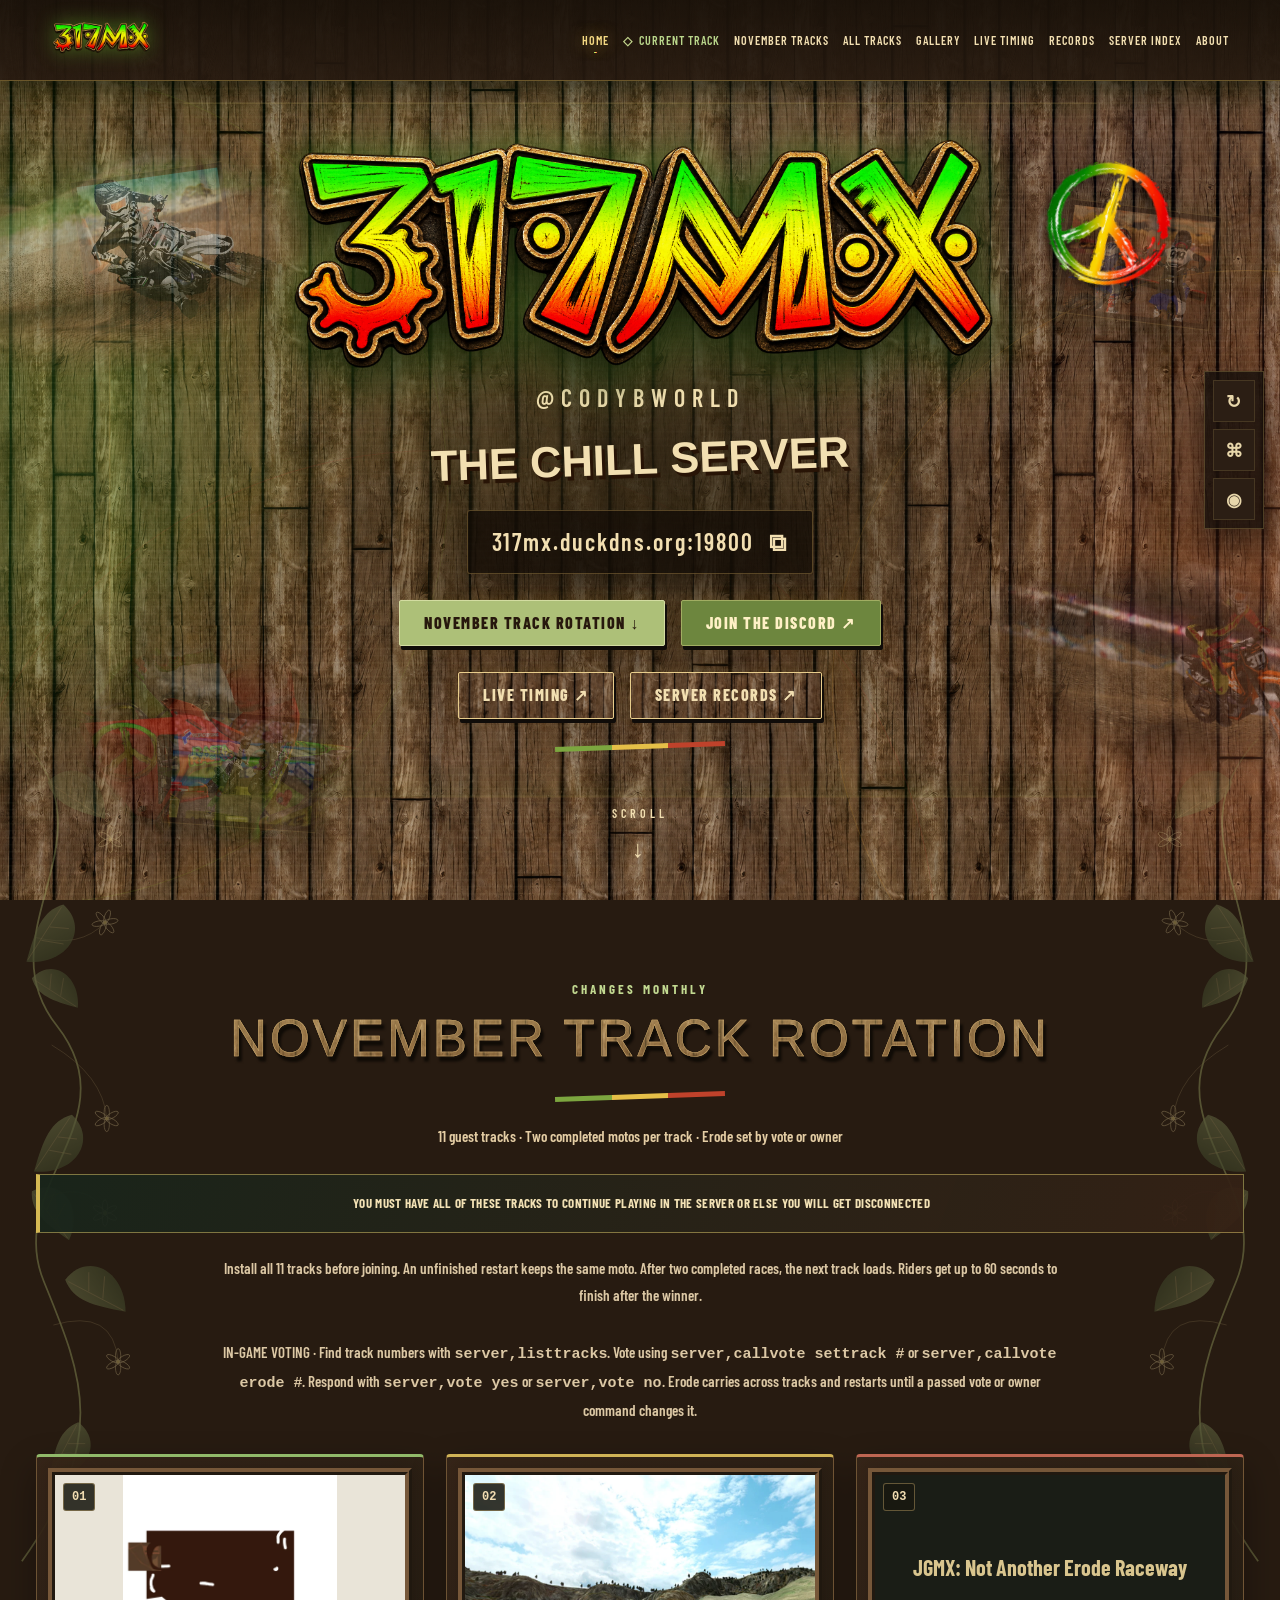
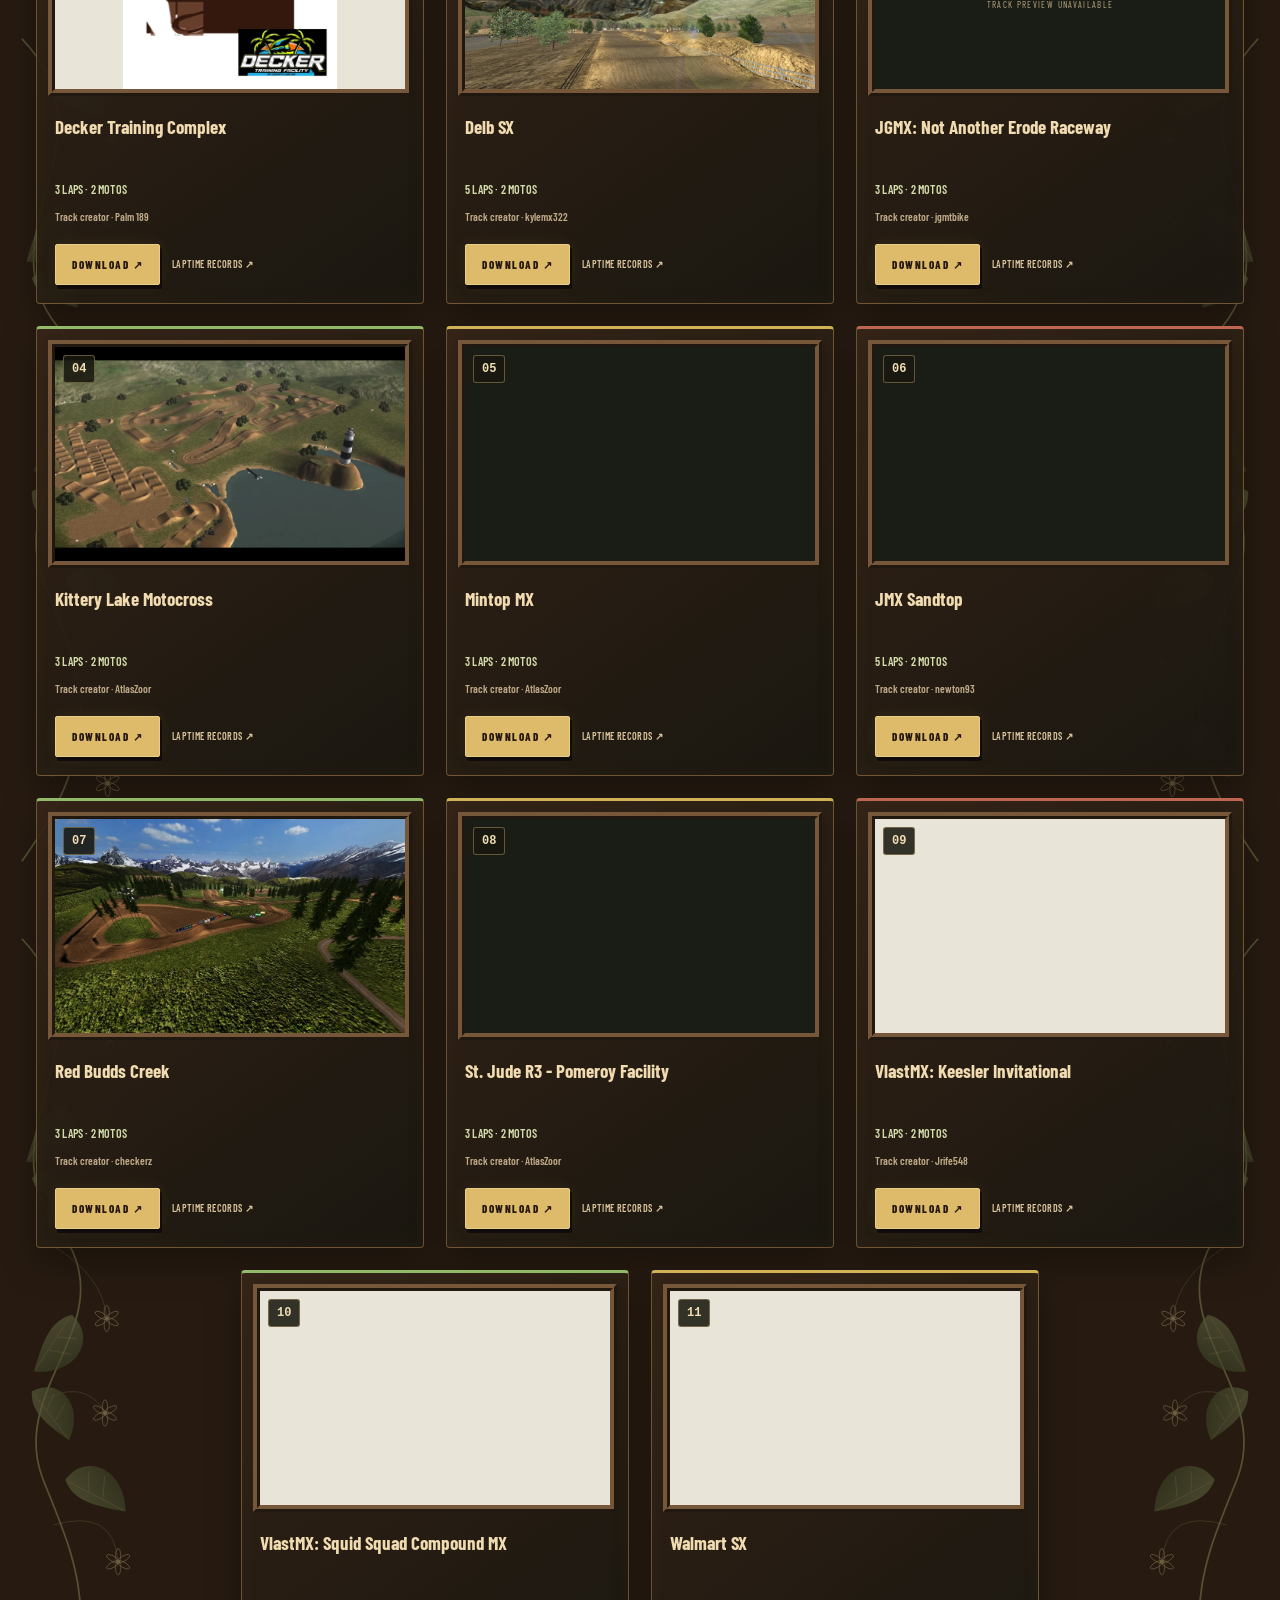
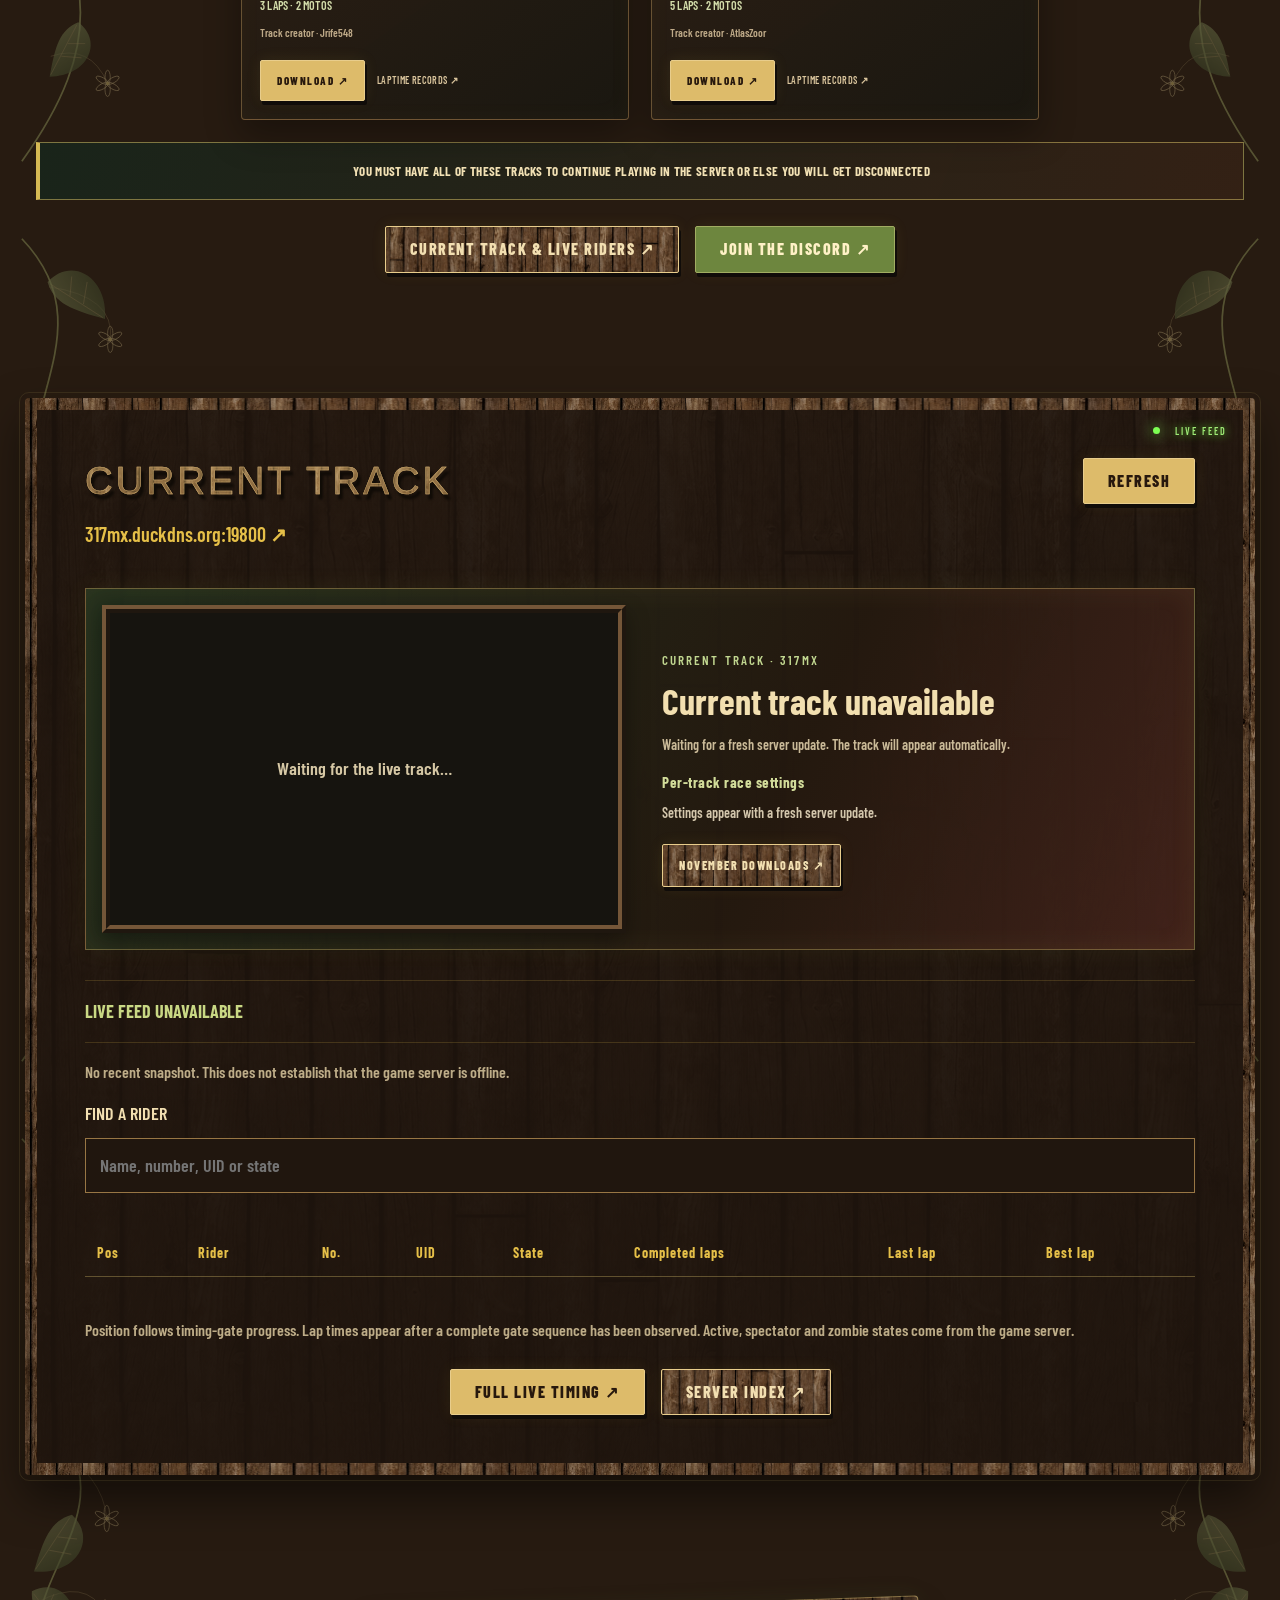
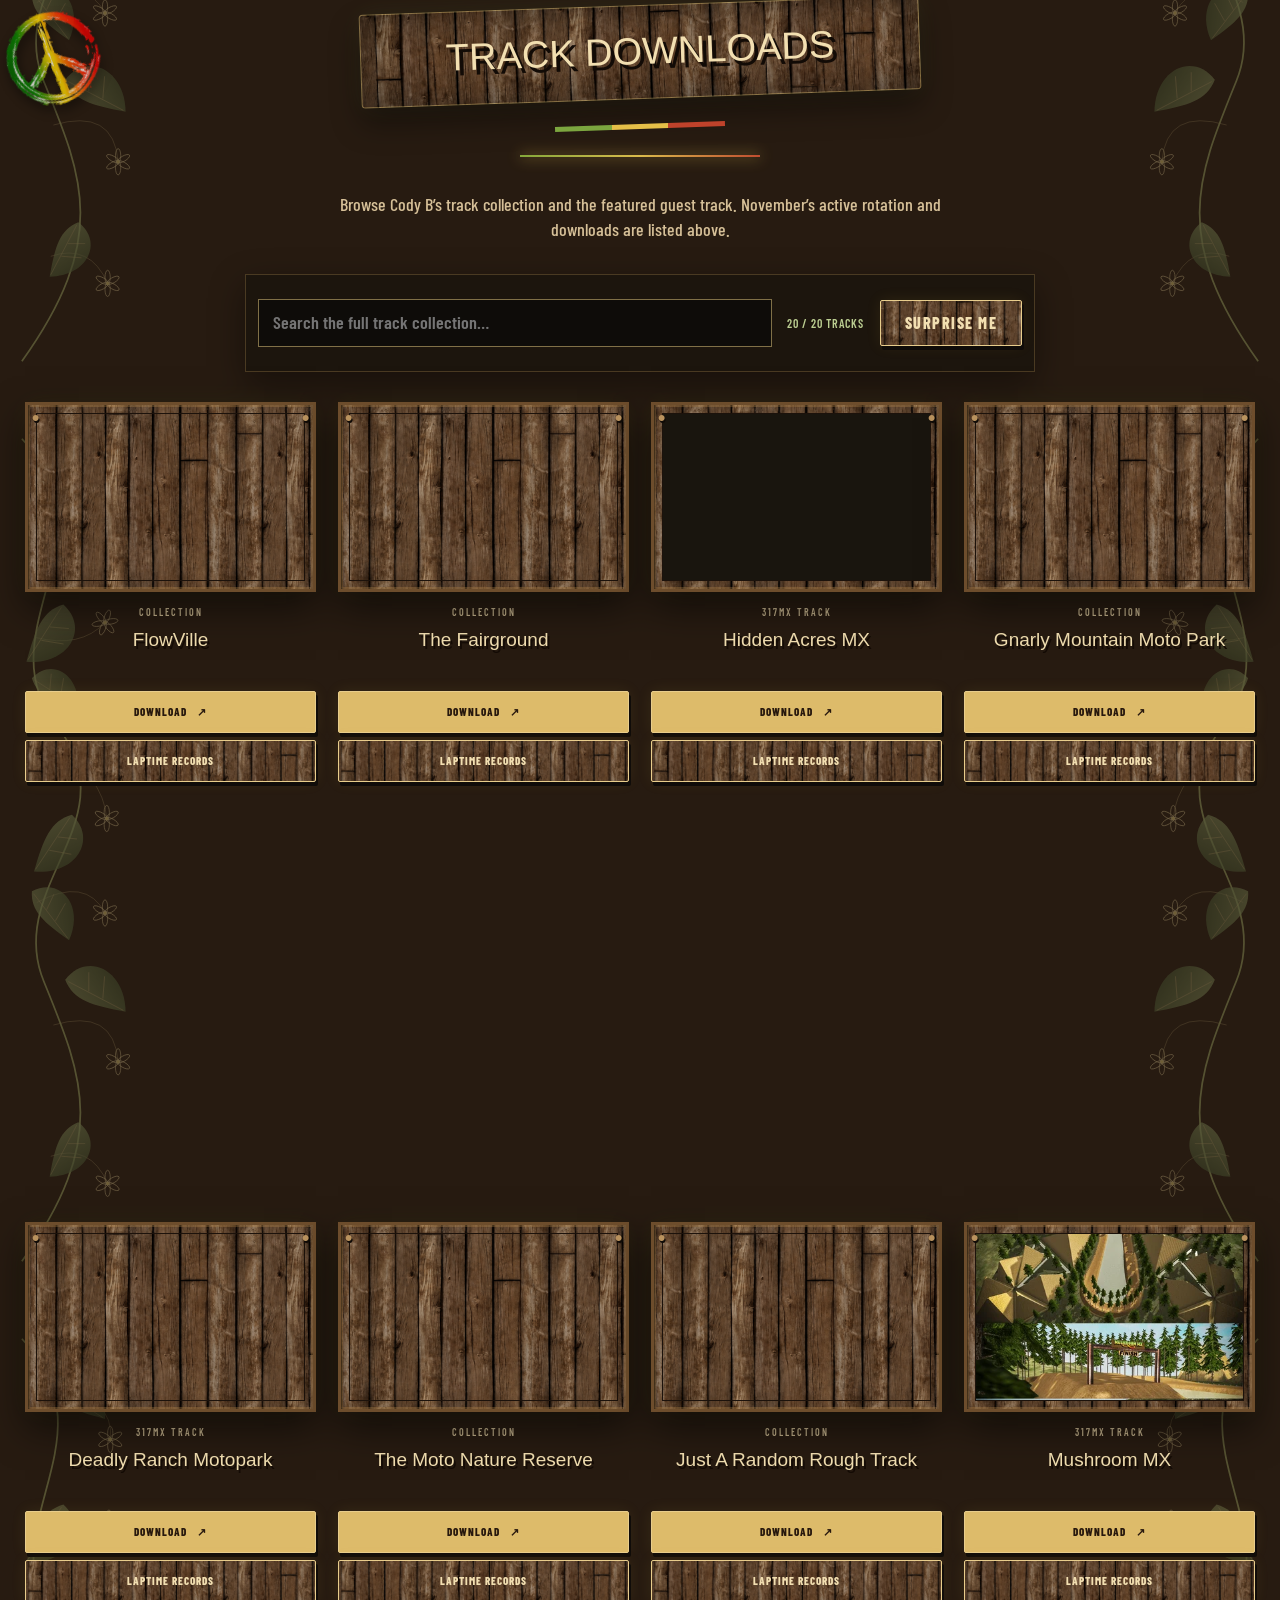
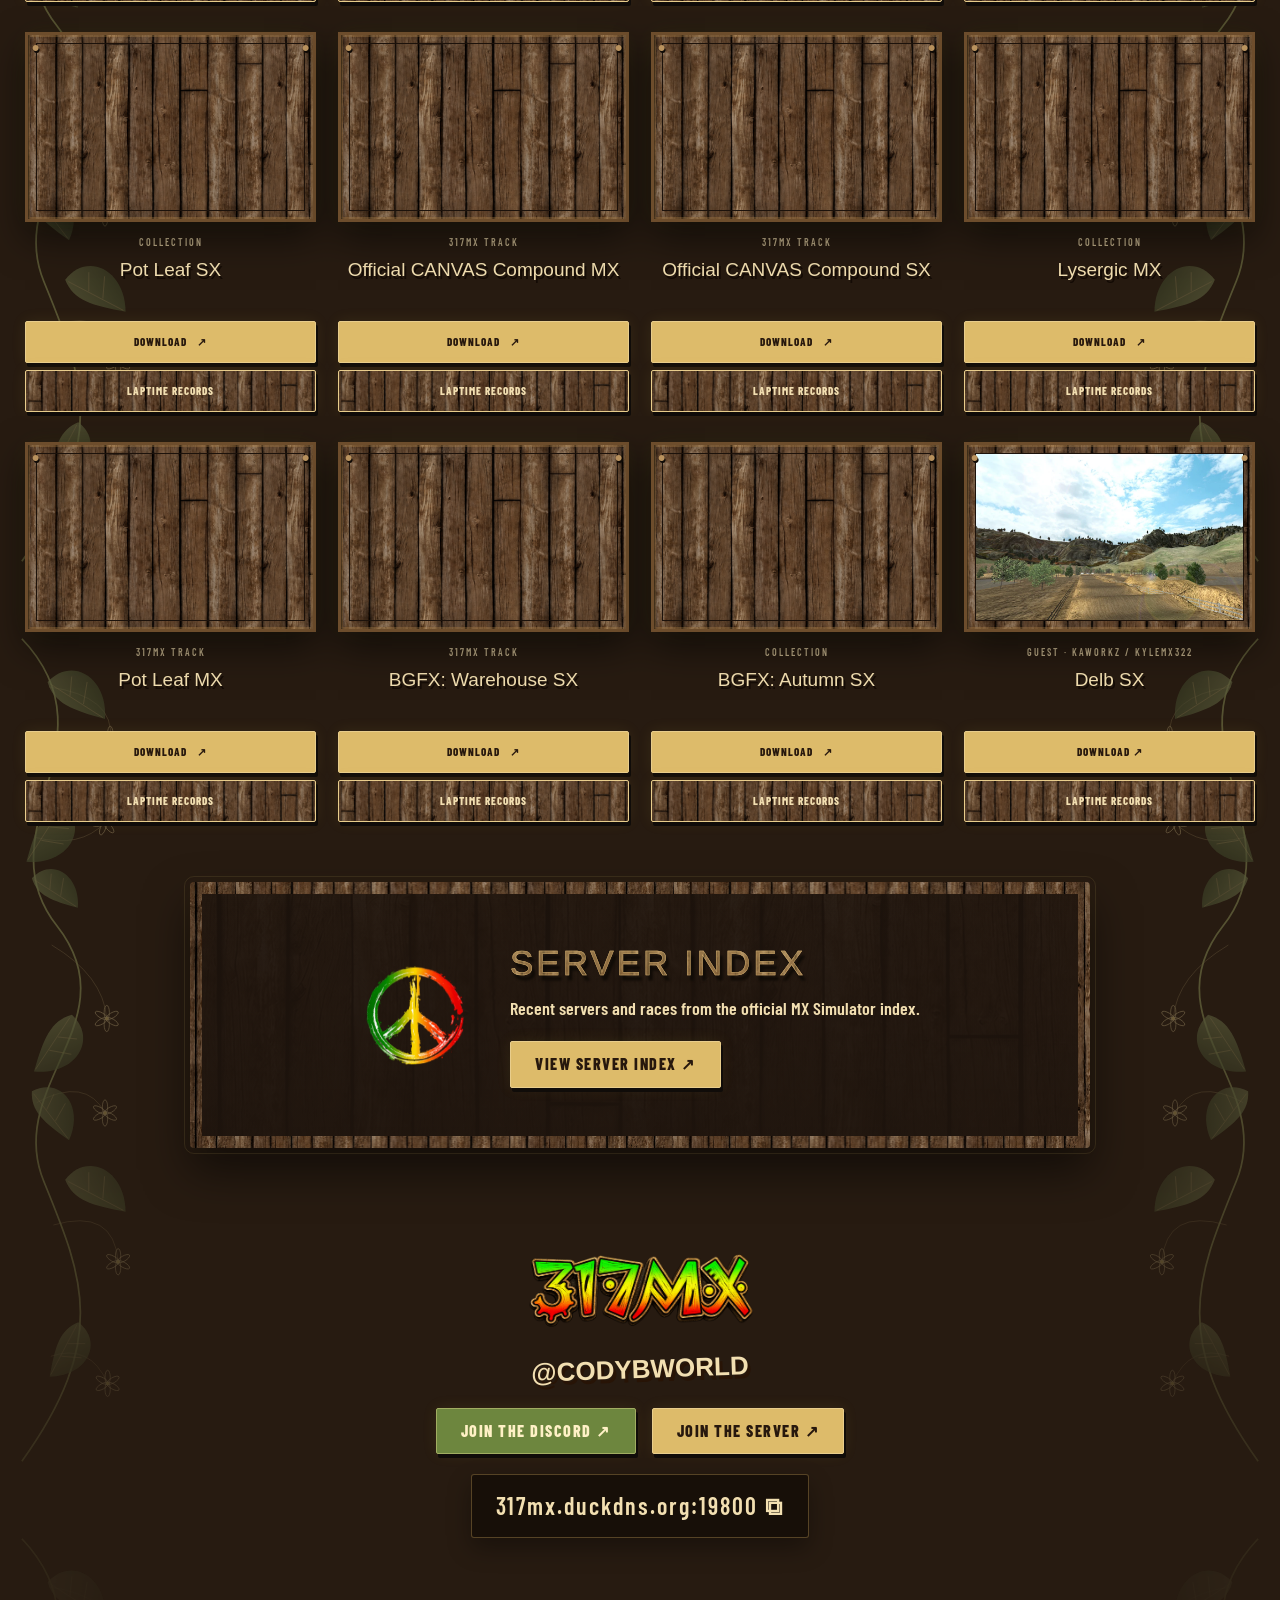
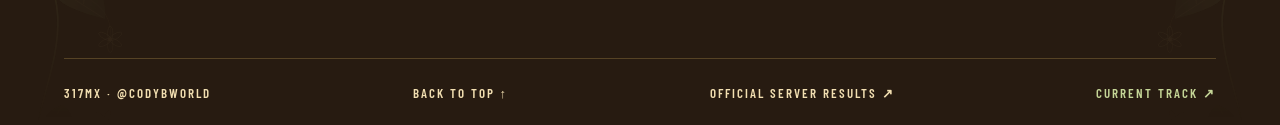
==== commit 2ae3bdab: "Replace Park Canyon with Sandtop and restore track and erode voting" ====
--- a/index.html
+++ b/index.html
@@ -1,72 +1,73 @@
 <!doctype html><html lang="en"><head><meta charset="utf-8"><meta name="viewport" content="width=device-width,initial-scale=1,viewport-fit=cover"><meta name="theme-color" content="#271b11"><title>317MX · @CODYBWORLD · THE CHILL SERVER</title><meta name="description" content="317MX. The Chill Server. Download Cody B's MX Simulator tracks, join the Discord, and connect to 317mx.duckdns.org:19800."><link rel="icon" href="assets/peace.png"><link rel="stylesheet" href="styles.css"><link rel="stylesheet" href="cabin-space.css"><link rel="stylesheet" href="updates-v5.css"><link rel="stylesheet" href="evolution-v6.css"><link rel="stylesheet" href="spectacle-v7.css"><link rel="stylesheet" href="current-track.css?v=20261107"></head><body><a class="skip" href="#main-content">SKIP TO CONTENT</a><div class="cosmos" aria-hidden="true"><i></i><i></i><i></i><div class="stars"></div><div class="nebula"></div></div><div class="scroll-progress" aria-hidden="true"></div><a class="skip" href="#tracks">Skip to tracks</a><header><a href="index.html" aria-label="317MX home"><img class="mini-logo" src="assets/logo.png" alt="317MX" width="100" height="50"></a><button class="menu-toggle" aria-expanded="false" aria-controls="main-menu">MENU ☰</button><nav id="main-menu" aria-label="Main navigation"><a href="index.html">HOME</a><a href="index.html#current-server" class="rotation-nav">CURRENT TRACK</a><a href="index.html#rotation">NOVEMBER TRACKS</a><a href="index.html#tracks">ALL TRACKS</a><a href="gallery.html">GALLERY</a><a href="live.html">LIVE TIMING</a><a href="records.html">RECORDS</a><a href="servers.html">SERVER INDEX</a><a href="about.html">ABOUT</a></nav></header><div class="botanical-edge" aria-hidden="true"></div><main id="main-content"><section class="hero" id="home"><div class="photo p1 float"><img src="assets/photos/archive-02.webp" alt="Cody Branson cornering in MX Simulator"></div><div class="photo p2 float"><img src="assets/photos/archive-07.webp" alt="317 riding supercross"></div><div class="photo p3 float"><img src="assets/photos/archive-04.webp" alt="Rasta Racing bike detail"></div><img class="peace float" src="assets/peace.png" alt=""><div class="identity"><h1><img class="main-logo float" src="assets/logo.png" alt="317MX"></h1><p class="handle" data-letters>@CODYBWORLD</p><p class="tag" data-letters>THE CHILL SERVER</p><button class="address" data-copy aria-label="Copy server address"><span>317mx.duckdns.org:19800</span> ⧉</button><div class="actions"><a class="button rotation-cta" href="#rotation">NOVEMBER TRACK ROTATION ↓</a><a class="button discord" href="https://discord.gg/Y76PCKKFvc" target="_blank" rel="noopener noreferrer">JOIN THE DISCORD ↗</a></div><div class="actions"><a class="button wood-button" href="live.html">LIVE TIMING ↗</a><a class="button wood-button" href="records.html">SERVER RECORDS ↗</a></div><div class="rasta"></div><div class="toast" id="copy-status" role="status"></div></div><a class="scroll-cue" href="#rotation">SCROLL<b>↓</b></a></section><section class="november-rotation" id="rotation" aria-labelledby="rotation-title">
 <div class="november-heading"><p class="eyebrow">CHANGES MONTHLY</p><h2 class="wood-text" id="rotation-title">NOVEMBER TRACK ROTATION</h2>
-<div class="rasta"></div><p>11 guest tracks · Two completed motos per track · Individual erode settings locked</p></div>
+<div class="rasta"></div><p>11 guest tracks · Two completed motos per track · Erode set by vote or owner</p></div>
 <p class="rotation-warning"><strong>YOU MUST HAVE ALL OF THESE TRACKS TO CONTINUE PLAYING IN THE SERVER OR ELSE YOU WILL GET DISCONNECTED</strong></p>
 <p class="november-rules">Install all 11 tracks before joining. An unfinished restart keeps the same moto. After two completed races, the next track loads. Riders get up to 60 seconds to finish after the winner.</p>
+<p class="november-rules">IN-GAME VOTING · Find track numbers with <code>server,listtracks</code>. Vote using <code>server,callvote settrack #</code> or <code>server,callvote erode #</code>. Respond with <code>server,vote yes</code> or <code>server,vote no</code>. Erode carries across tracks and restarts until a passed vote or owner command changes it.</p>
 <div class="november-grid"><article class="november-card" data-rotation-id="decker">
 <div class="november-photo"><img src="assets/tracks/57732.webp" alt="Decker Training Complex track map" loading="lazy" decoding="async" width="900" height="560" class="rotation-map"><span class="november-order">01</span></div>
 <div class="november-card-body"><h3>Decker Training Complex</h3>
-<p class="november-settings">3 LAPS <span aria-hidden="true">·</span> ERODE 2.0 <span class="locked-label">LOCKED</span></p>
+<p class="november-settings">3 LAPS <span aria-hidden="true">·</span> 2 MOTOS</p>
 <p class="november-credit">Track creator · Palm 189</p>
 <div class="november-actions"><a class="button" href="https://forum.mxsimulator.com/viewtopic.php?t=57732" target="_blank" rel="noopener noreferrer" aria-label="Download Decker Training Complex">DOWNLOAD ↗</a>
 <a class="november-records" href="records.html?track=Decker%20Training%20Complex">LAPTIME RECORDS ↗</a></div></div></article><article class="november-card" data-rotation-id="DelbSx">
 <div class="november-photo"><img src="assets/tracks/42795.webp" alt="Delb SX track" loading="lazy" decoding="async" width="900" height="560"><span class="november-order">02</span></div>
 <div class="november-card-body"><h3>Delb SX</h3>
-<p class="november-settings">5 LAPS <span aria-hidden="true">·</span> ERODE 8.0 <span class="locked-label">LOCKED</span></p>
+<p class="november-settings">5 LAPS <span aria-hidden="true">·</span> 2 MOTOS</p>
 <p class="november-credit">Track creator · kylemx322</p>
 <div class="november-actions"><a class="button" href="https://forum.mxsimulator.com/viewtopic.php?t=42795" target="_blank" rel="noopener noreferrer" aria-label="Download Delb SX">DOWNLOAD ↗</a>
 <a class="november-records" href="records.html?track=DelbSX">LAPTIME RECORDS ↗</a></div></div></article><article class="november-card" data-rotation-id="JGMXsuzuki">
 <div class="november-photo"><span class="rotation-wordmark">JGMX: Not Another Erode Raceway<small>TRACK PREVIEW UNAVAILABLE</small></span><span class="november-order">03</span></div>
 <div class="november-card-body"><h3>JGMX: Not Another Erode Raceway</h3>
-<p class="november-settings">3 LAPS <span aria-hidden="true">·</span> ERODE 2.0 <span class="locked-label">LOCKED</span></p>
+<p class="november-settings">3 LAPS <span aria-hidden="true">·</span> 2 MOTOS</p>
 <p class="november-credit">Track creator · jgmtbike</p>
 <div class="november-actions"><a class="button" href="https://forum.mxsimulator.com/viewtopic.php?t=49531" target="_blank" rel="noopener noreferrer" aria-label="Download JGMX: Not Another Erode Raceway">DOWNLOAD ↗</a>
 <a class="november-records" href="records.html?track=JGMX%3A%20Not%20Another%20Erode%20Raceway">LAPTIME RECORDS ↗</a></div></div></article><article class="november-card" data-rotation-id="KitteryMX">
 <div class="november-photo"><img src="assets/tracks/52902.webp" alt="Kittery Lake Motocross track" loading="lazy" decoding="async" width="900" height="560"><span class="november-order">04</span></div>
 <div class="november-card-body"><h3>Kittery Lake Motocross</h3>
-<p class="november-settings">3 LAPS <span aria-hidden="true">·</span> ERODE 6.0 <span class="locked-label">LOCKED</span></p>
+<p class="november-settings">3 LAPS <span aria-hidden="true">·</span> 2 MOTOS</p>
 <p class="november-credit">Track creator · AtlasZoor</p>
 <div class="november-actions"><a class="button" href="https://forum.mxsimulator.com/viewtopic.php?t=52902" target="_blank" rel="noopener noreferrer" aria-label="Download Kittery Lake Motocross">DOWNLOAD ↗</a>
 <a class="november-records" href="records.html?track=Kittery%20Lake%20Motocross">LAPTIME RECORDS ↗</a></div></div></article><article class="november-card" data-rotation-id="Mintop">
 <div class="november-photo"><img src="assets/tracks/46694.webp" alt="Mintop MX track" loading="lazy" decoding="async" width="900" height="560"><span class="november-order">05</span></div>
 <div class="november-card-body"><h3>Mintop MX</h3>
-<p class="november-settings">3 LAPS <span aria-hidden="true">·</span> ERODE 18.0 <span class="locked-label">LOCKED</span></p>
+<p class="november-settings">3 LAPS <span aria-hidden="true">·</span> 2 MOTOS</p>
 <p class="november-credit">Track creator · AtlasZoor</p>
 <div class="november-actions"><a class="button" href="https://forum.mxsimulator.com/viewtopic.php?t=46694" target="_blank" rel="noopener noreferrer" aria-label="Download Mintop MX">DOWNLOAD ↗</a>
-<a class="november-records" href="records.html?track=Mintop%20MX">LAPTIME RECORDS ↗</a></div></div></article><article class="november-card" data-rotation-id="ParkCanyonSX">
-<div class="november-photo"><img src="assets/tracks/57590.webp" alt="Park Canyon SX track" loading="lazy" decoding="async" width="900" height="560"><span class="november-order">06</span></div>
-<div class="november-card-body"><h3>Park Canyon SX</h3>
-<p class="november-settings">5 LAPS <span aria-hidden="true">·</span> ERODE 2.0 <span class="locked-label">LOCKED</span></p>
-<p class="november-credit">Track creator · Racers52</p>
-<div class="november-actions"><a class="button" href="https://forum.mxsimulator.com/viewtopic.php?t=57590" target="_blank" rel="noopener noreferrer" aria-label="Download Park Canyon SX">DOWNLOAD ↗</a>
-<a class="november-records" href="records.html?track=Park%20Canyon%20SX">LAPTIME RECORDS ↗</a></div></div></article><article class="november-card" data-rotation-id="redbuddscreek">
+<a class="november-records" href="records.html?track=Mintop%20MX">LAPTIME RECORDS ↗</a></div></div></article><article class="november-card" data-rotation-id="JMX-Sandtop">
+<div class="november-photo"><img src="assets/tracks/58225.webp" alt="JMX Sandtop track" loading="lazy" decoding="async" width="900" height="560"><span class="november-order">06</span></div>
+<div class="november-card-body"><h3>JMX Sandtop</h3>
+<p class="november-settings">5 LAPS <span aria-hidden="true">·</span> 2 MOTOS</p>
+<p class="november-credit">Track creator · newton93</p>
+<div class="november-actions"><a class="button" href="https://forum.mxsimulator.com/viewtopic.php?t=58225" target="_blank" rel="noopener noreferrer" aria-label="Download JMX Sandtop">DOWNLOAD ↗</a>
+<a class="november-records" href="records.html?track=JMX-Sandtop">LAPTIME RECORDS ↗</a></div></div></article><article class="november-card" data-rotation-id="redbuddscreek">
 <div class="november-photo"><img src="assets/tracks/45324.webp" alt="Red Budds Creek track" loading="lazy" decoding="async" width="900" height="560"><span class="november-order">07</span></div>
 <div class="november-card-body"><h3>Red Budds Creek</h3>
-<p class="november-settings">3 LAPS <span aria-hidden="true">·</span> ERODE 3.0 <span class="locked-label">LOCKED</span></p>
+<p class="november-settings">3 LAPS <span aria-hidden="true">·</span> 2 MOTOS</p>
 <p class="november-credit">Track creator · checkerz</p>
 <div class="november-actions"><a class="button" href="https://forum.mxsimulator.com/viewtopic.php?t=45324" target="_blank" rel="noopener noreferrer" aria-label="Download Red Budds Creek">DOWNLOAD ↗</a>
 <a class="november-records" href="records.html?track=2017%20St.%20Jude%20Rd%204%20-%20Red%20Budds%20Creek%20at%20MotoagogoLand">LAPTIME RECORDS ↗</a></div></div></article><article class="november-card" data-rotation-id="StJudeR3">
 <div class="november-photo"><img src="assets/tracks/52328.webp" alt="St. Jude R3 - Pomeroy Facility track" loading="lazy" decoding="async" width="900" height="560"><span class="november-order">08</span></div>
 <div class="november-card-body"><h3>St. Jude R3 - Pomeroy Facility</h3>
-<p class="november-settings">3 LAPS <span aria-hidden="true">·</span> ERODE 5.0 <span class="locked-label">LOCKED</span></p>
+<p class="november-settings">3 LAPS <span aria-hidden="true">·</span> 2 MOTOS</p>
 <p class="november-credit">Track creator · AtlasZoor</p>
 <div class="november-actions"><a class="button" href="https://forum.mxsimulator.com/viewtopic.php?t=52328" target="_blank" rel="noopener noreferrer" aria-label="Download St. Jude R3 - Pomeroy Facility">DOWNLOAD ↗</a>
 <a class="november-records" href="records.html?track=2019%20St.Jude%20Round%203%20-%20Pomeroy%20Facility">LAPTIME RECORDS ↗</a></div></div></article><article class="november-card" data-rotation-id="VMXKeesler">
 <div class="november-photo"><img src="assets/tracks/54229.webp" alt="VlastMX: Keesler Invitational track map" loading="lazy" decoding="async" width="900" height="560" class="rotation-map"><span class="november-order">09</span></div>
 <div class="november-card-body"><h3>VlastMX: Keesler Invitational</h3>
-<p class="november-settings">3 LAPS <span aria-hidden="true">·</span> ERODE 3.0 <span class="locked-label">LOCKED</span></p>
+<p class="november-settings">3 LAPS <span aria-hidden="true">·</span> 2 MOTOS</p>
 <p class="november-credit">Track creator · Jrife548</p>
 <div class="november-actions"><a class="button" href="https://forum.mxsimulator.com/viewtopic.php?t=54229" target="_blank" rel="noopener noreferrer" aria-label="Download VlastMX: Keesler Invitational">DOWNLOAD ↗</a>
 <a class="november-records" href="records.html?track=VlastMX%3A%20Keesler%20Invitational">LAPTIME RECORDS ↗</a></div></div></article><article class="november-card" data-rotation-id="VMXSquidMX">
 <div class="november-photo"><img src="assets/tracks/53238.webp" alt="VlastMX: Squid Squad Compound MX track map" loading="lazy" decoding="async" width="900" height="560" class="rotation-map"><span class="november-order">10</span></div>
 <div class="november-card-body"><h3>VlastMX: Squid Squad Compound MX</h3>
-<p class="november-settings">3 LAPS <span aria-hidden="true">·</span> ERODE 3.0 <span class="locked-label">LOCKED</span></p>
+<p class="november-settings">3 LAPS <span aria-hidden="true">·</span> 2 MOTOS</p>
 <p class="november-credit">Track creator · Jrife548</p>
 <div class="november-actions"><a class="button" href="https://forum.mxsimulator.com/viewtopic.php?t=53238" target="_blank" rel="noopener noreferrer" aria-label="Download VlastMX: Squid Squad Compound MX">DOWNLOAD ↗</a>
 <a class="november-records" href="records.html?track=VlastMX%3A%20Squid%20Squad%20Compound%20Motocross">LAPTIME RECORDS ↗</a></div></div></article><article class="november-card" data-rotation-id="WalmartSX">
 <div class="november-photo"><img src="assets/tracks/60692.webp" alt="Walmart SX track map" loading="lazy" decoding="async" width="900" height="560" class="rotation-map"><span class="november-order">11</span></div>
 <div class="november-card-body"><h3>Walmart SX</h3>
-<p class="november-settings">5 LAPS <span aria-hidden="true">·</span> ERODE 2.0 <span class="locked-label">LOCKED</span></p>
+<p class="november-settings">5 LAPS <span aria-hidden="true">·</span> 2 MOTOS</p>
 <p class="november-credit">Track creator · AtlasZoor</p>
 <div class="november-actions"><a class="button" href="https://forum.mxsimulator.com/viewtopic.php?t=60692" target="_blank" rel="noopener noreferrer" aria-label="Download Walmart SX">DOWNLOAD ↗</a>
 <a class="november-records" href="records.html?track=Walmart%20SX">LAPTIME RECORDS ↗</a></div></div></article></div>
@@ -75,7 +76,7 @@
 <a class="button discord" href="https://discord.gg/Y76PCKKFvc" target="_blank" rel="noopener noreferrer">JOIN THE DISCORD ↗</a></div>
 </section><section class="wood-panel live-panel arrival" id="current-server" data-live-panel aria-label="Current live server"><div class="live-heading"><h2 class="wood-text">CURRENT TRACK</h2><button class="button" data-live-refresh>REFRESH</button></div><a class="server-address" href="mxsimulator:317mx.duckdns.org:19800">317mx.duckdns.org:19800 ↗</a><section class="current-track-card" data-current-track aria-label="Current server track">
 <div class="current-track-visual"><img data-current-photo alt="" width="800" height="500" hidden decoding="async"><span data-current-photo-note>Waiting for the live track…</span></div>
-<div class="current-track-details"><p class="current-track-eyebrow">CURRENT TRACK · 317MX</p><h3 data-current-name>Connecting to server…</h3><p data-current-freshness role="status">The photo follows the live server.</p><p class="current-track-settings" data-current-settings>Per-track race settings</p><p class="current-track-rule" data-current-rule>Two completed motos per track. Track selection and per-track erode are locked.</p><p class="current-track-credit" data-current-credit hidden></p><div class="current-track-actions"><a class="button" data-current-download hidden target="_blank" rel="noopener noreferrer">DOWNLOAD THIS TRACK ↗</a><a class="button wood-button" href="index.html#rotation">NOVEMBER DOWNLOADS ↗</a></div></div></section><div class="live-summary"><strong data-live-state>CONNECTING</strong><span data-live-track></span><span data-live-laps></span></div><p class="small" data-live-updated role="status"></p><label>FIND A RIDER<input type="search" data-live-filter placeholder="Name, number, UID or state" autocomplete="off"></label><div class="table-scroll"><table><caption class="sr-only">Current 317MX riders and timing</caption><thead><tr><th>Pos</th><th>Rider</th><th>No.</th><th>UID</th><th>State</th><th>Completed laps</th><th>Last lap</th><th>Best lap</th></tr></thead><tbody data-live-rows></tbody></table></div><p class="small">Position follows timing-gate progress. Lap times appear after a complete gate sequence has been observed. Active, spectator and zombie states come from the game server.</p><div class="actions"><a class="button" href="live.html">FULL LIVE TIMING ↗</a><a class="button wood-button" href="servers.html">SERVER INDEX ↗</a></div></section><section class="gallery" id="tracks"><div class="section-heading reveal"><img class="peace float" src="assets/peace.png" alt=""><h2>TRACK DOWNLOADS</h2><div class="rasta"></div></div><p class="gallery-note">Browse Cody B’s track collection and the featured guest track. November’s active rotation and downloads are listed above.</p><div class="grid"><article class="card reveal"><button class="frame" data-preview data-title="FlowVille" data-url="https://forum.mxsimulator.com/viewtopic.php?t=59019" aria-label="Enlarge FlowVille photo"><img src="assets/tracks/59019.webp" alt="FlowVille track" loading="lazy" decoding="async" width="640" height="400"></button><span class="collection-state">COLLECTION</span><h3>FlowVille</h3><div class="card-actions"><a class="button " href="https://forum.mxsimulator.com/viewtopic.php?t=59019" target="_blank" rel="noopener noreferrer" aria-label="Download FlowVille">DOWNLOAD <span aria-hidden="true">↗</span></a><a class="button records-button" href="records.html?track=FlowVille">LAPTIME RECORDS</a></div></article>
+<div class="current-track-details"><p class="current-track-eyebrow">CURRENT TRACK · 317MX</p><h3 data-current-name>Connecting to server…</h3><p data-current-freshness role="status">The photo follows the live server.</p><p class="current-track-settings" data-current-settings>Per-track race settings</p><p class="current-track-rule" data-current-rule>Two completed motos per track. Track and erode votes are enabled; changes apply on the next race restart.</p><p class="current-track-credit" data-current-credit hidden></p><div class="current-track-actions"><a class="button" data-current-download hidden target="_blank" rel="noopener noreferrer">DOWNLOAD THIS TRACK ↗</a><a class="button wood-button" href="index.html#rotation">NOVEMBER DOWNLOADS ↗</a></div></div></section><div class="live-summary"><strong data-live-state>CONNECTING</strong><span data-live-track></span><span data-live-laps></span></div><p class="small" data-live-updated role="status"></p><label>FIND A RIDER<input type="search" data-live-filter placeholder="Name, number, UID or state" autocomplete="off"></label><div class="table-scroll"><table><caption class="sr-only">Current 317MX riders and timing</caption><thead><tr><th>Pos</th><th>Rider</th><th>No.</th><th>UID</th><th>State</th><th>Completed laps</th><th>Last lap</th><th>Best lap</th></tr></thead><tbody data-live-rows></tbody></table></div><p class="small">Position follows timing-gate progress. Lap times appear after a complete gate sequence has been observed. Active, spectator and zombie states come from the game server.</p><div class="actions"><a class="button" href="live.html">FULL LIVE TIMING ↗</a><a class="button wood-button" href="servers.html">SERVER INDEX ↗</a></div></section><section class="gallery" id="tracks"><div class="section-heading reveal"><img class="peace float" src="assets/peace.png" alt=""><h2>TRACK DOWNLOADS</h2><div class="rasta"></div></div><p class="gallery-note">Browse Cody B’s track collection and the featured guest track. November’s active rotation and downloads are listed above.</p><div class="grid"><article class="card reveal"><button class="frame" data-preview data-title="FlowVille" data-url="https://forum.mxsimulator.com/viewtopic.php?t=59019" aria-label="Enlarge FlowVille photo"><img src="assets/tracks/59019.webp" alt="FlowVille track" loading="lazy" decoding="async" width="640" height="400"></button><span class="collection-state">COLLECTION</span><h3>FlowVille</h3><div class="card-actions"><a class="button " href="https://forum.mxsimulator.com/viewtopic.php?t=59019" target="_blank" rel="noopener noreferrer" aria-label="Download FlowVille">DOWNLOAD <span aria-hidden="true">↗</span></a><a class="button records-button" href="records.html?track=FlowVille">LAPTIME RECORDS</a></div></article>
 <article class="card reveal"><button class="frame" data-preview data-title="The Fairground" data-url="https://forum.mxsimulator.com/viewtopic.php?t=60551" aria-label="Enlarge The Fairground photo"><img src="assets/tracks/60551.webp" alt="The Fairground track" loading="lazy" decoding="async" width="640" height="400"></button><span class="collection-state">COLLECTION</span><h3>The Fairground</h3><div class="card-actions"><a class="button " href="https://forum.mxsimulator.com/viewtopic.php?t=60551" target="_blank" rel="noopener noreferrer" aria-label="Download The Fairground">DOWNLOAD <span aria-hidden="true">↗</span></a><a class="button records-button" href="records.html?track=The%20Fairground">LAPTIME RECORDS</a></div></article>
 <article class="card reveal" data-collection-id="HiddenAcresMX"><button class="frame" data-preview data-title="Hidden Acres MX" data-url="https://forum.mxsimulator.com/viewtopic.php?t=61401" aria-label="Enlarge Hidden Acres MX photo"><img src="assets/tracks/61401.webp" alt="Hidden Acres MX track" loading="lazy" decoding="async" width="640" height="400"></button><span class="collection-state">317MX TRACK</span><h3>Hidden Acres MX</h3><div class="card-actions"><a class="button " href="https://forum.mxsimulator.com/viewtopic.php?t=61401" target="_blank" rel="noopener noreferrer" aria-label="Download Hidden Acres MX">DOWNLOAD <span aria-hidden="true">↗</span></a><a class="button records-button" href="records.html?track=Hidden%20Acres%20MX">LAPTIME RECORDS</a></div></article>
 <article class="card reveal"><button class="frame" data-preview data-title="Gnarly Mountain Moto Park" data-url="https://forum.mxsimulator.com/viewtopic.php?t=60164" aria-label="Enlarge Gnarly Mountain Moto Park photo"><img src="assets/tracks/60164.webp" alt="Gnarly Mountain Moto Park track" loading="lazy" decoding="async" width="640" height="400"></button><span class="collection-state">COLLECTION</span><h3>Gnarly Mountain Moto Park</h3><div class="card-actions"><a class="button " href="https://forum.mxsimulator.com/viewtopic.php?t=60164" target="_blank" rel="noopener noreferrer" aria-label="Download Gnarly Mountain Moto Park">DOWNLOAD <span aria-hidden="true">↗</span></a><a class="button records-button" href="records.html?track=Gnarly%20Mountain%20Moto%20Park">LAPTIME RECORDS</a></div></article>
@@ -93,5 +94,5 @@
 <article class="card reveal"><button class="frame" data-preview data-title="Lysergic MX" data-url="https://forum.mxsimulator.com/viewtopic.php?f=4&amp;t=59435&amp;p=909887#p909887" aria-label="Enlarge Lysergic MX photo"><img src="assets/tracks/59435.webp" alt="Lysergic MX track" loading="lazy" decoding="async" width="640" height="400"></button><span class="collection-state">COLLECTION</span><h3>Lysergic MX</h3><div class="card-actions"><a class="button " href="https://forum.mxsimulator.com/viewtopic.php?f=4&amp;t=59435&amp;p=909887#p909887" target="_blank" rel="noopener noreferrer" aria-label="Download Lysergic MX">DOWNLOAD <span aria-hidden="true">↗</span></a><a class="button records-button" href="records.html?track=Lysergic%20MX">LAPTIME RECORDS</a></div></article>
 <article class="card reveal" data-collection-id="317PotLeafMX"><button class="frame" data-preview data-title="Pot Leaf MX" data-url="https://forum.mxsimulator.com/viewtopic.php?f=4&amp;t=59152&amp;p=908269#p908269" aria-label="Enlarge Pot Leaf MX photo"><img src="assets/tracks/59152.webp" alt="Pot Leaf MX track" loading="lazy" decoding="async" width="640" height="400"></button><span class="collection-state">317MX TRACK</span><h3>Pot Leaf MX</h3><div class="card-actions"><a class="button " href="https://forum.mxsimulator.com/viewtopic.php?f=4&amp;t=59152&amp;p=908269#p908269" target="_blank" rel="noopener noreferrer" aria-label="Download Pot Leaf MX">DOWNLOAD <span aria-hidden="true">↗</span></a><a class="button records-button" href="records.html?track=Pot%20Leaf%20MX">LAPTIME RECORDS</a></div></article>
 <article class="card reveal" data-collection-id="BGFXWarehouseSX"><button class="frame" data-preview data-title="BGFX: Warehouse SX" data-url="https://forum.mxsimulator.com/viewtopic.php?f=4&amp;t=42777&amp;p=748586#p748586" aria-label="Enlarge BGFX: Warehouse SX photo"><img src="assets/tracks/42777.webp" alt="BGFX: Warehouse SX track" loading="lazy" decoding="async" width="640" height="400"></button><span class="collection-state">317MX TRACK</span><h3>BGFX: Warehouse SX</h3><div class="card-actions"><a class="button " href="https://forum.mxsimulator.com/viewtopic.php?f=4&amp;t=42777&amp;p=748586#p748586" target="_blank" rel="noopener noreferrer" aria-label="Download BGFX: Warehouse SX">DOWNLOAD <span aria-hidden="true">↗</span></a><a class="button records-button" href="records.html?track=BGFX%3A%20Warehouse%20SX">LAPTIME RECORDS</a></div></article>
-<article class="card reveal"><button class="frame" data-preview data-title="BGFX: Autumn SX" data-url="https://forum.mxsimulator.com/viewtopic.php?f=4&amp;t=42612&amp;p=746228#p746228" aria-label="Enlarge BGFX: Autumn SX photo"><img src="assets/tracks/42612.webp" alt="BGFX: Autumn SX track" loading="lazy" decoding="async" width="640" height="400"></button><span class="collection-state">COLLECTION</span><h3>BGFX: Autumn SX</h3><div class="card-actions"><a class="button " href="https://forum.mxsimulator.com/viewtopic.php?f=4&amp;t=42612&amp;p=746228#p746228" target="_blank" rel="noopener noreferrer" aria-label="Download BGFX: Autumn SX">DOWNLOAD <span aria-hidden="true">↗</span></a><a class="button records-button" href="records.html?track=BGFX%3A%20Autumn%20SX">LAPTIME RECORDS</a></div></article><article class="card reveal" data-collection-id="DelbSx"><button class="frame" data-preview data-title="Delb SX" data-url="https://forum.mxsimulator.com/viewtopic.php?t=42795" aria-label="Enlarge Delb SX photo"><img src="assets/tracks/42795.webp" alt="Delb SX track" loading="lazy" decoding="async" width="640" height="400"></button><span class="collection-state">GUEST · KAWORKZ / KYLEMX322</span><h3>Delb SX</h3><div class="card-actions"><a class="button" href="https://forum.mxsimulator.com/viewtopic.php?t=42795" target="_blank" rel="noopener noreferrer" aria-label="Download Delb SX">DOWNLOAD ↗</a><a class="button records-button" href="records.html?track=DelbSX">LAPTIME RECORDS</a></div></article></div></section><section class="server-index-teaser wood-panel"><img src="assets/peace.png" alt=""><div><h2 class="wood-text">SERVER INDEX</h2><p>Recent servers and races from the official MX Simulator index.</p><a class="button" href="servers.html">VIEW SERVER INDEX ↗</a></div></section><section class="closing reveal" id="discord"><img class="float" src="assets/logo.png" alt="317MX" loading="lazy"><p class="tag" data-letters>@CODYBWORLD</p><div class="actions"><a class="button discord" href="https://discord.gg/Y76PCKKFvc" target="_blank" rel="noopener noreferrer">JOIN THE DISCORD ↗</a><a class="button" href="mxsimulator:317mx.duckdns.org:19800">JOIN THE SERVER ↗</a></div><button class="address" data-copy aria-label="Copy server address">317mx.duckdns.org:19800 ⧉</button></section></main><footer><span>317MX · @CODYBWORLD</span><a href="#home">BACK TO TOP ↑</a><a href="https://servers.mxsimulator.com/servers/317mx.duckdns.org%3A19800/" target="_blank" rel="noopener noreferrer">OFFICIAL SERVER RESULTS ↗</a><a class="footer-rotation" href="index.html#current-server">CURRENT TRACK ↗</a></footer><script src="data-config.js"></script><script src="current-track.js?v=20261107" defer></script><script src="live-v5.js?v=20261107" defer></script><script src="common.js" defer></script><dialog class="lightbox" aria-label="Photo viewer"><button class="lightbox-close" aria-label="Close photo viewer">✕</button><img alt=""><div class="lightbox-controls"><button data-prev aria-label="Previous photo">←</button><p role="status"></p><button data-next aria-label="Next photo">→</button></div></dialog><script src="spectacle-v7.js?v=20261107" defer></script></body></html>
+<article class="card reveal"><button class="frame" data-preview data-title="BGFX: Autumn SX" data-url="https://forum.mxsimulator.com/viewtopic.php?f=4&amp;t=42612&amp;p=746228#p746228" aria-label="Enlarge BGFX: Autumn SX photo"><img src="assets/tracks/42612.webp" alt="BGFX: Autumn SX track" loading="lazy" decoding="async" width="640" height="400"></button><span class="collection-state">COLLECTION</span><h3>BGFX: Autumn SX</h3><div class="card-actions"><a class="button " href="https://forum.mxsimulator.com/viewtopic.php?f=4&amp;t=42612&amp;p=746228#p746228" target="_blank" rel="noopener noreferrer" aria-label="Download BGFX: Autumn SX">DOWNLOAD <span aria-hidden="true">↗</span></a><a class="button records-button" href="records.html?track=BGFX%3A%20Autumn%20SX">LAPTIME RECORDS</a></div></article><article class="card reveal" data-collection-id="DelbSx"><button class="frame" data-preview data-title="Delb SX" data-url="https://forum.mxsimulator.com/viewtopic.php?t=42795" aria-label="Enlarge Delb SX photo"><img src="assets/tracks/42795.webp" alt="Delb SX track" loading="lazy" decoding="async" width="640" height="400"></button><span class="collection-state">GUEST · KAWORKZ / KYLEMX322</span><h3>Delb SX</h3><div class="card-actions"><a class="button" href="https://forum.mxsimulator.com/viewtopic.php?t=42795" target="_blank" rel="noopener noreferrer" aria-label="Download Delb SX">DOWNLOAD ↗</a><a class="button records-button" href="records.html?track=DelbSX">LAPTIME RECORDS</a></div></article></div></section><section class="server-index-teaser wood-panel"><img src="assets/peace.png" alt=""><div><h2 class="wood-text">SERVER INDEX</h2><p>Recent servers and races from the official MX Simulator index.</p><a class="button" href="servers.html">VIEW SERVER INDEX ↗</a></div></section><section class="closing reveal" id="discord"><img class="float" src="assets/logo.png" alt="317MX" loading="lazy"><p class="tag" data-letters>@CODYBWORLD</p><div class="actions"><a class="button discord" href="https://discord.gg/Y76PCKKFvc" target="_blank" rel="noopener noreferrer">JOIN THE DISCORD ↗</a><a class="button" href="mxsimulator:317mx.duckdns.org:19800">JOIN THE SERVER ↗</a></div><button class="address" data-copy aria-label="Copy server address">317mx.duckdns.org:19800 ⧉</button></section></main><footer><span>317MX · @CODYBWORLD</span><a href="#home">BACK TO TOP ↑</a><a href="https://servers.mxsimulator.com/servers/317mx.duckdns.org%3A19800/" target="_blank" rel="noopener noreferrer">OFFICIAL SERVER RESULTS ↗</a><a class="footer-rotation" href="index.html#current-server">CURRENT TRACK ↗</a></footer><script src="data-config.js"></script><script src="current-track.js?v=20261108-votes" defer></script><script src="live-v5.js?v=20261107" defer></script><script src="common.js" defer></script><dialog class="lightbox" aria-label="Photo viewer"><button class="lightbox-close" aria-label="Close photo viewer">✕</button><img alt=""><div class="lightbox-controls"><button data-prev aria-label="Previous photo">←</button><p role="status"></p><button data-next aria-label="Next photo">→</button></div></dialog><script src="spectacle-v7.js?v=20261107" defer></script></body></html>
 
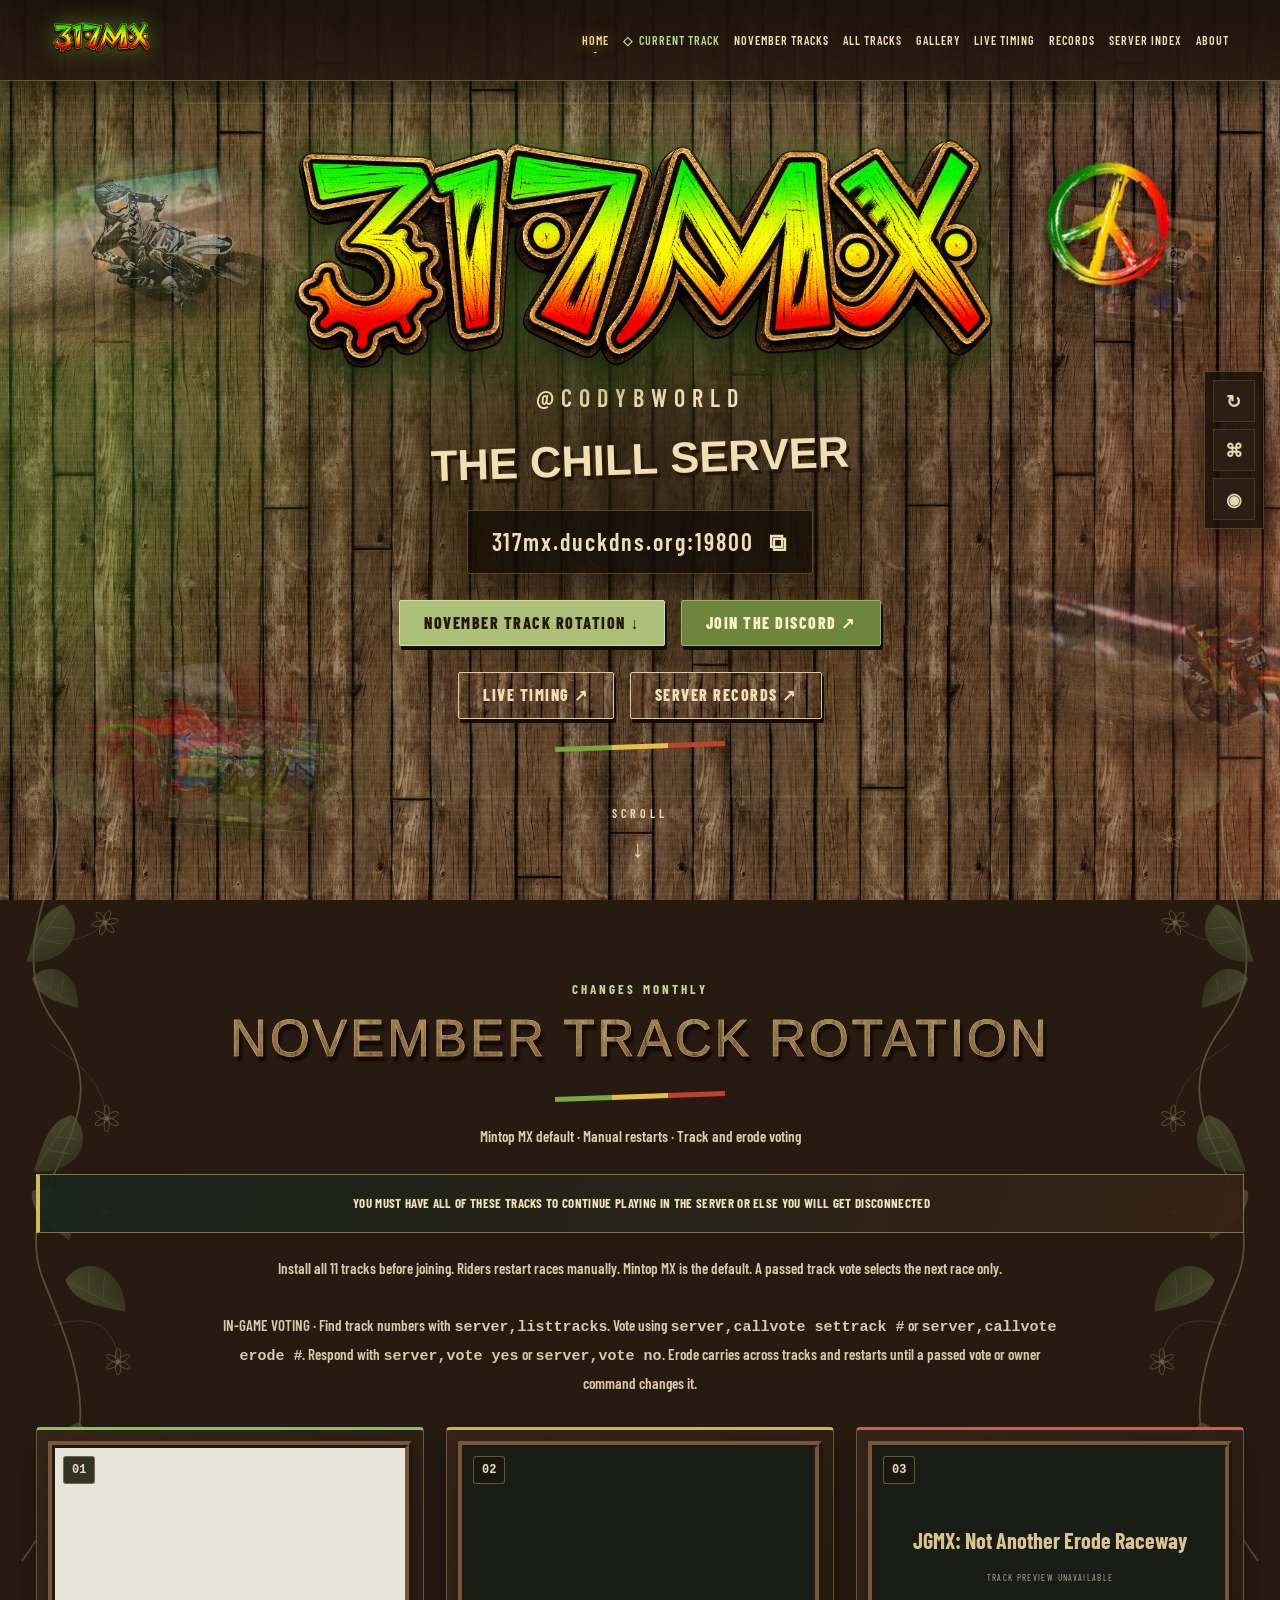
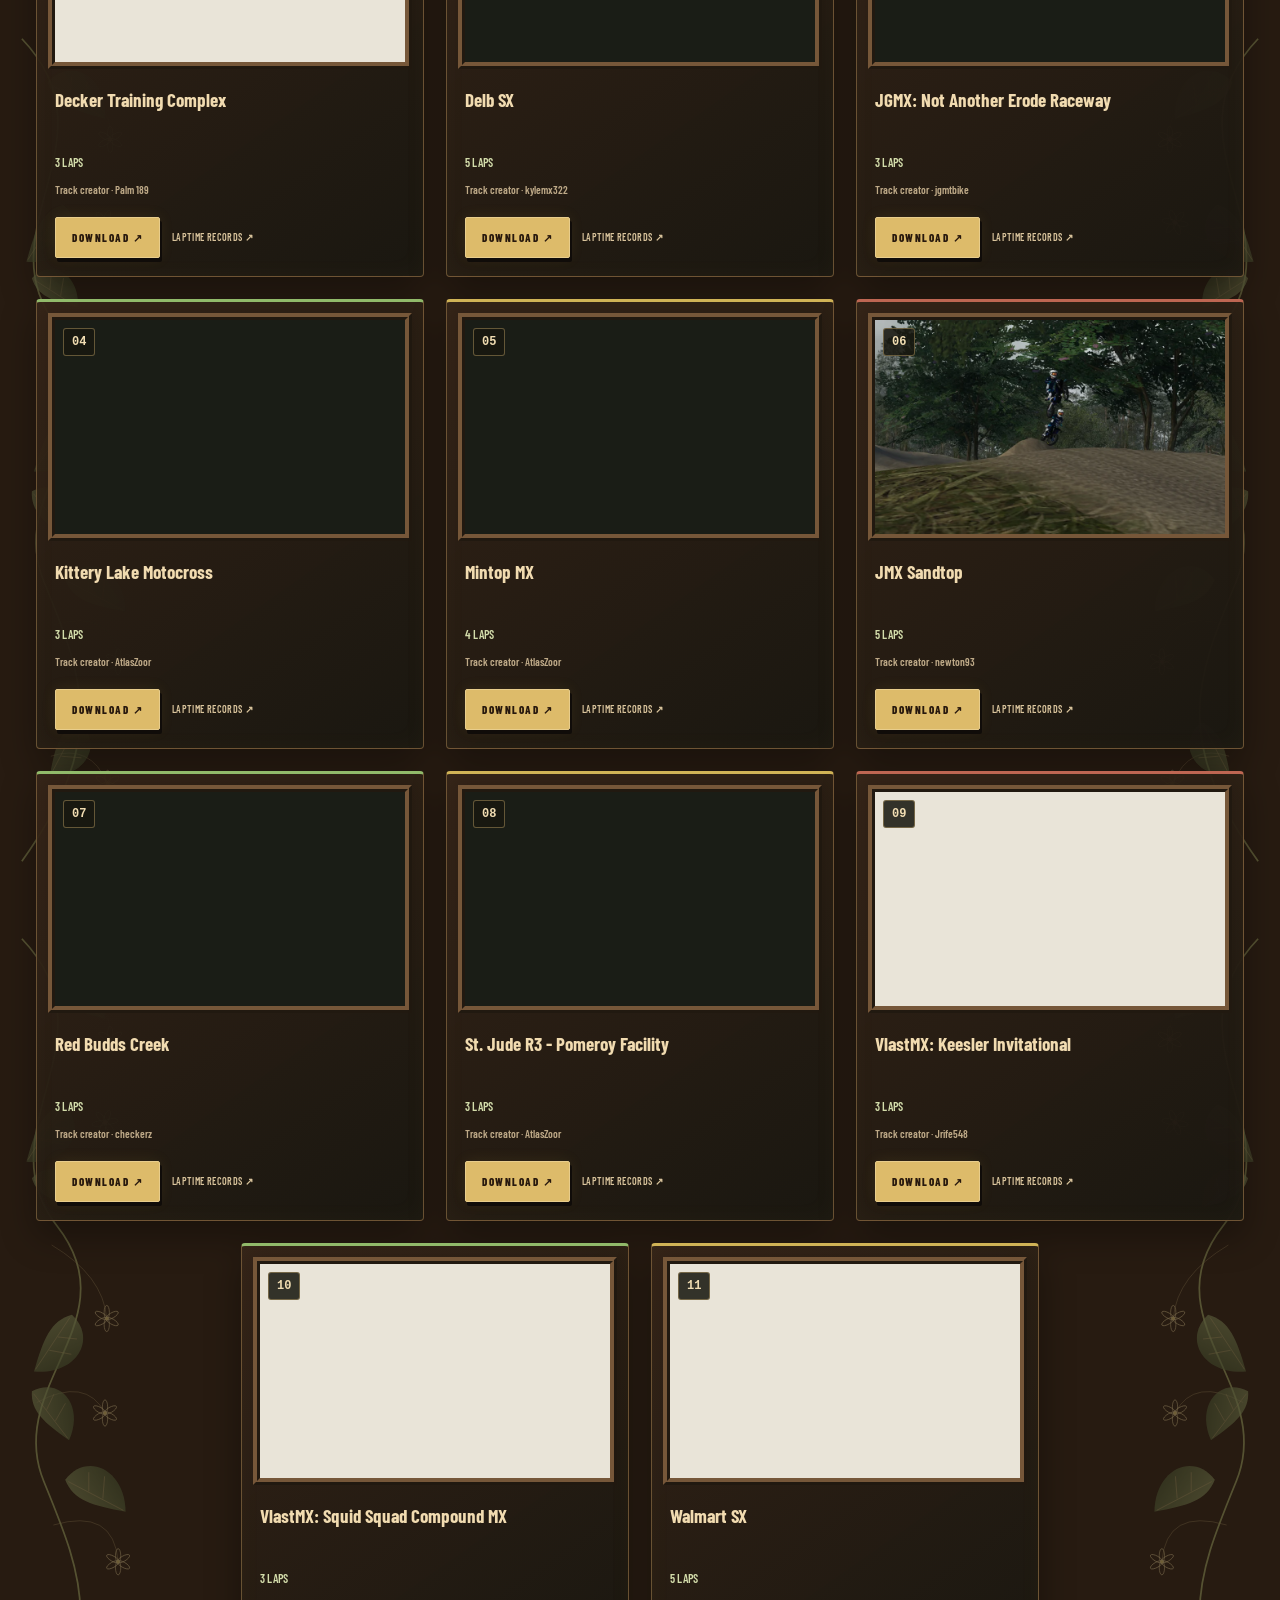
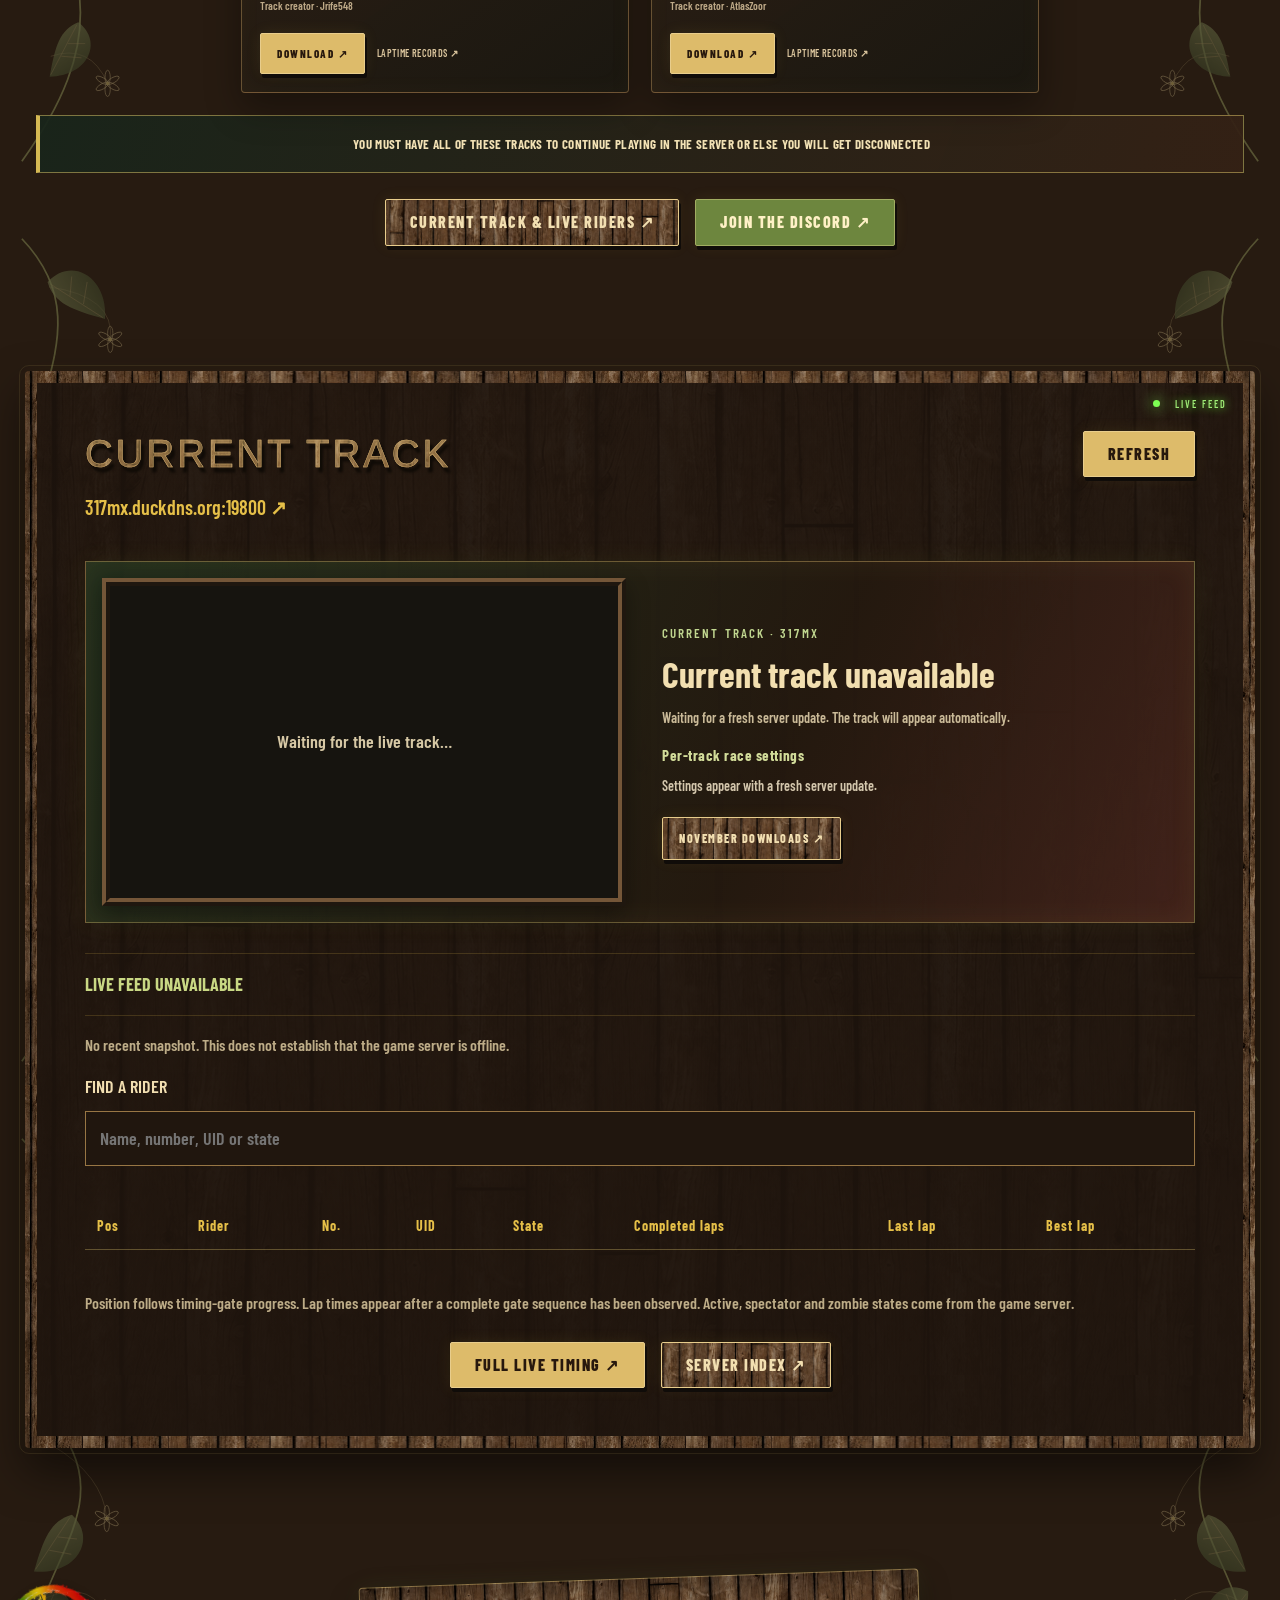
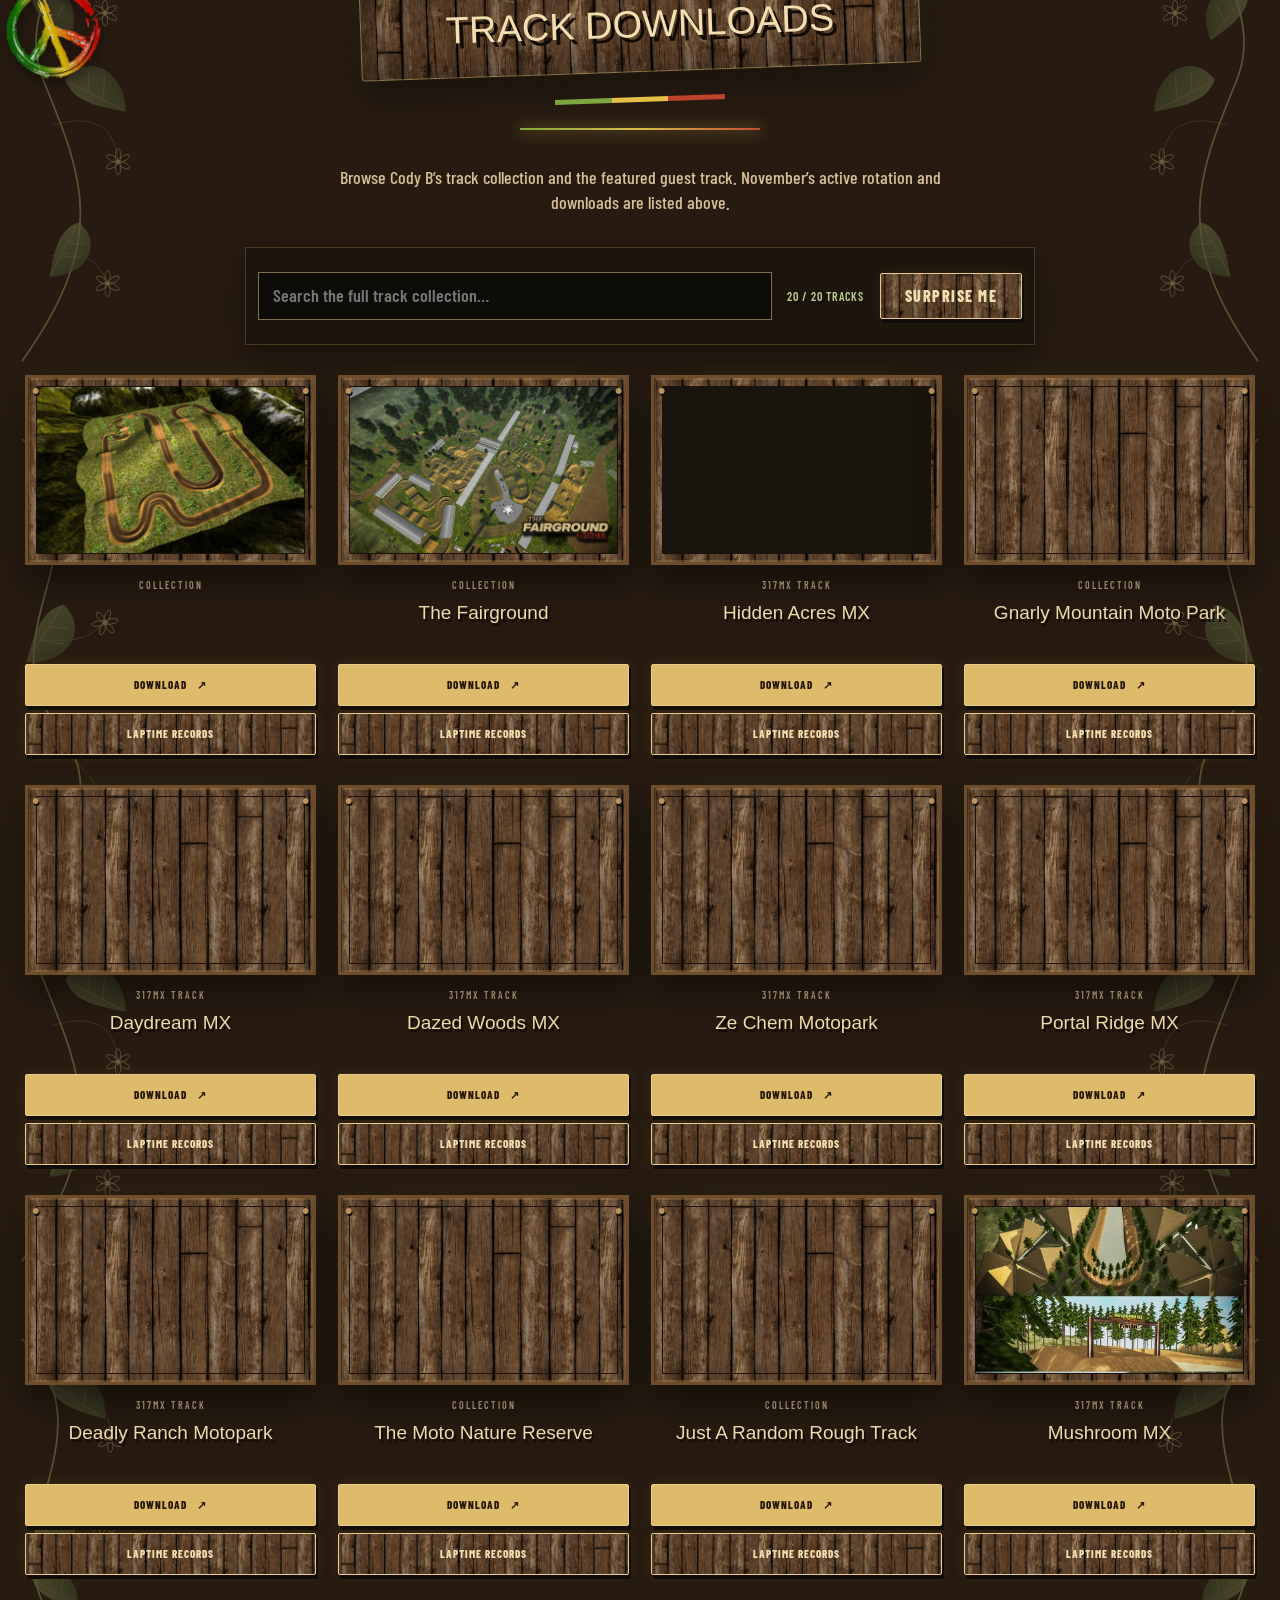
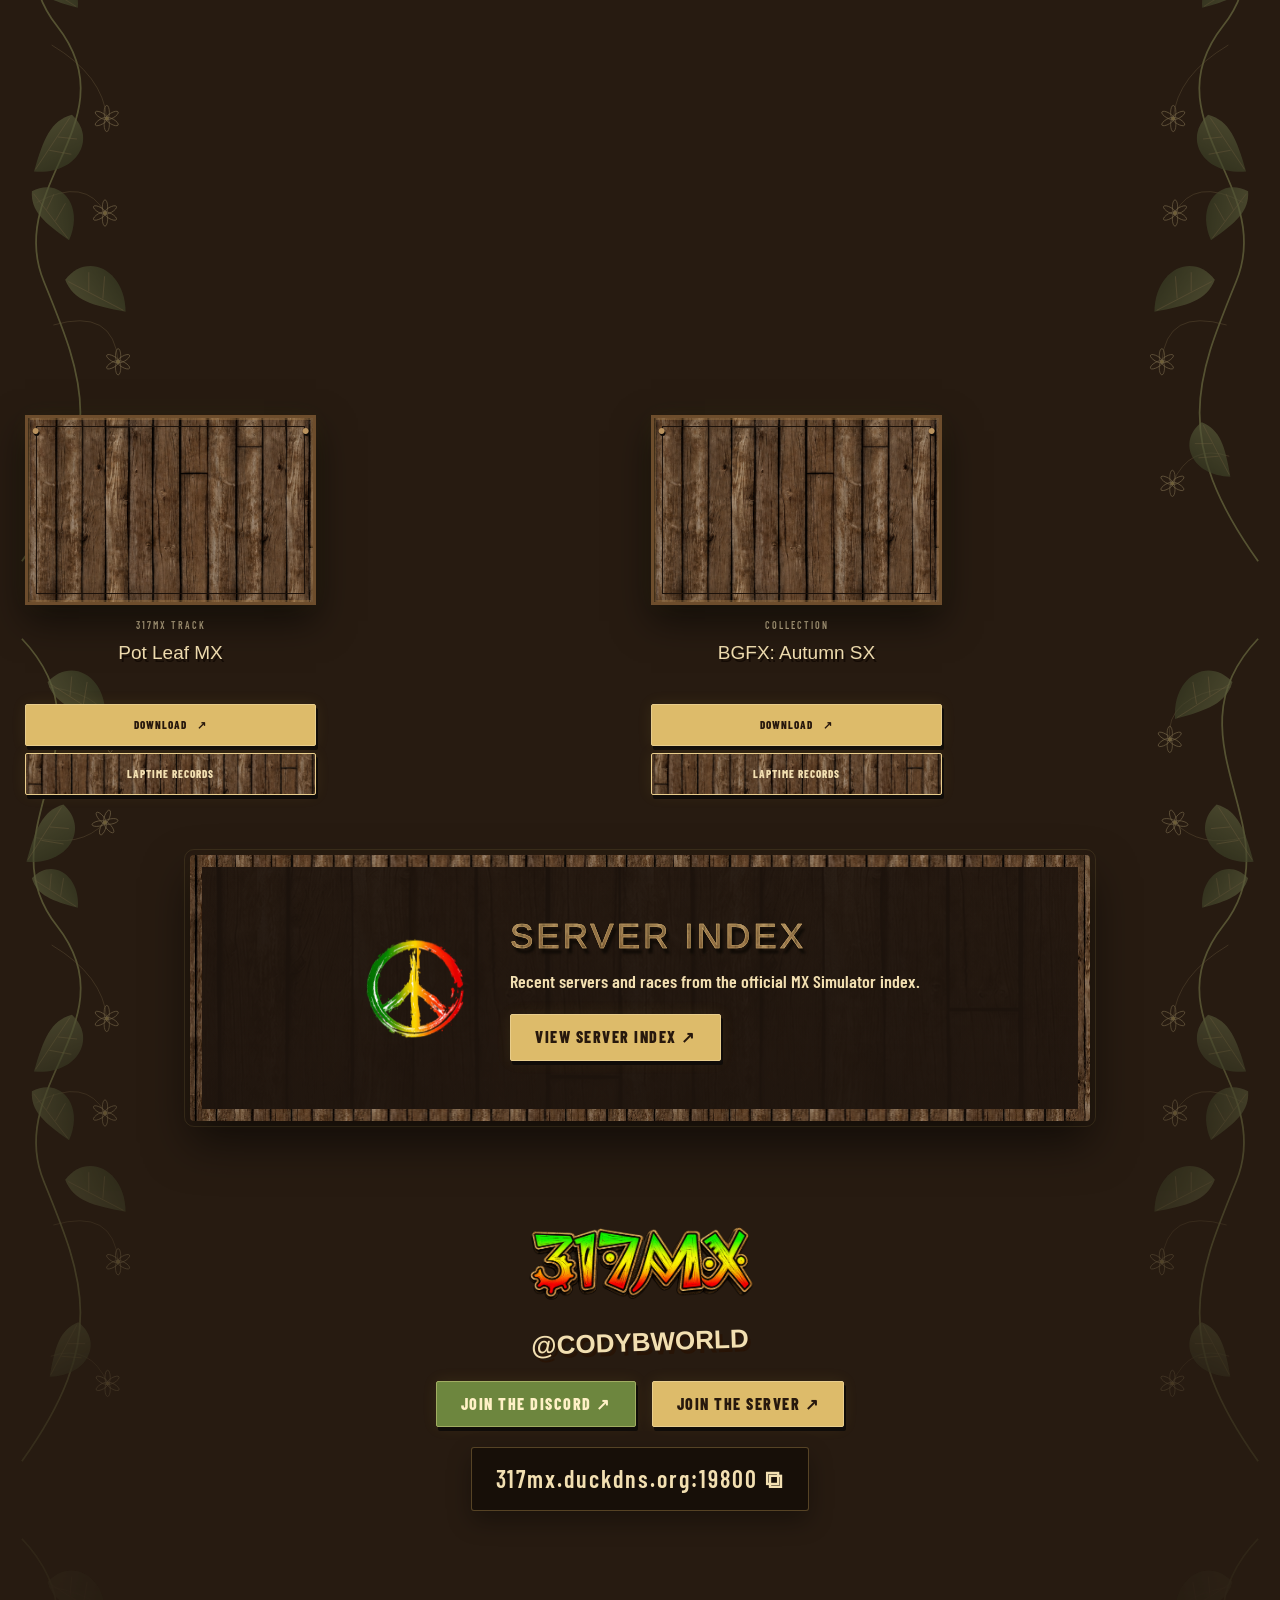
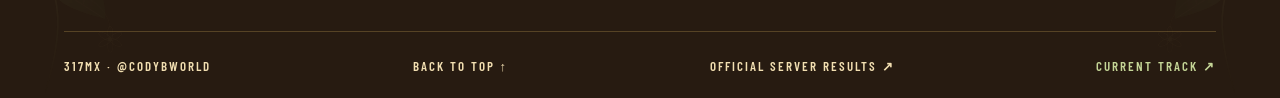
==== commit 0ba28cf6: "Describe manual restarts and the Mintop default" ====
--- a/index.html
+++ b/index.html
@@ -1,73 +1,73 @@
 <!doctype html><html lang="en"><head><meta charset="utf-8"><meta name="viewport" content="width=device-width,initial-scale=1,viewport-fit=cover"><meta name="theme-color" content="#271b11"><title>317MX · @CODYBWORLD · THE CHILL SERVER</title><meta name="description" content="317MX. The Chill Server. Download Cody B's MX Simulator tracks, join the Discord, and connect to 317mx.duckdns.org:19800."><link rel="icon" href="assets/peace.png"><link rel="stylesheet" href="styles.css"><link rel="stylesheet" href="cabin-space.css"><link rel="stylesheet" href="updates-v5.css"><link rel="stylesheet" href="evolution-v6.css"><link rel="stylesheet" href="spectacle-v7.css"><link rel="stylesheet" href="current-track.css?v=20261107"></head><body><a class="skip" href="#main-content">SKIP TO CONTENT</a><div class="cosmos" aria-hidden="true"><i></i><i></i><i></i><div class="stars"></div><div class="nebula"></div></div><div class="scroll-progress" aria-hidden="true"></div><a class="skip" href="#tracks">Skip to tracks</a><header><a href="index.html" aria-label="317MX home"><img class="mini-logo" src="assets/logo.png" alt="317MX" width="100" height="50"></a><button class="menu-toggle" aria-expanded="false" aria-controls="main-menu">MENU ☰</button><nav id="main-menu" aria-label="Main navigation"><a href="index.html">HOME</a><a href="index.html#current-server" class="rotation-nav">CURRENT TRACK</a><a href="index.html#rotation">NOVEMBER TRACKS</a><a href="index.html#tracks">ALL TRACKS</a><a href="gallery.html">GALLERY</a><a href="live.html">LIVE TIMING</a><a href="records.html">RECORDS</a><a href="servers.html">SERVER INDEX</a><a href="about.html">ABOUT</a></nav></header><div class="botanical-edge" aria-hidden="true"></div><main id="main-content"><section class="hero" id="home"><div class="photo p1 float"><img src="assets/photos/archive-02.webp" alt="Cody Branson cornering in MX Simulator"></div><div class="photo p2 float"><img src="assets/photos/archive-07.webp" alt="317 riding supercross"></div><div class="photo p3 float"><img src="assets/photos/archive-04.webp" alt="Rasta Racing bike detail"></div><img class="peace float" src="assets/peace.png" alt=""><div class="identity"><h1><img class="main-logo float" src="assets/logo.png" alt="317MX"></h1><p class="handle" data-letters>@CODYBWORLD</p><p class="tag" data-letters>THE CHILL SERVER</p><button class="address" data-copy aria-label="Copy server address"><span>317mx.duckdns.org:19800</span> ⧉</button><div class="actions"><a class="button rotation-cta" href="#rotation">NOVEMBER TRACK ROTATION ↓</a><a class="button discord" href="https://discord.gg/Y76PCKKFvc" target="_blank" rel="noopener noreferrer">JOIN THE DISCORD ↗</a></div><div class="actions"><a class="button wood-button" href="live.html">LIVE TIMING ↗</a><a class="button wood-button" href="records.html">SERVER RECORDS ↗</a></div><div class="rasta"></div><div class="toast" id="copy-status" role="status"></div></div><a class="scroll-cue" href="#rotation">SCROLL<b>↓</b></a></section><section class="november-rotation" id="rotation" aria-labelledby="rotation-title">
 <div class="november-heading"><p class="eyebrow">CHANGES MONTHLY</p><h2 class="wood-text" id="rotation-title">NOVEMBER TRACK ROTATION</h2>
-<div class="rasta"></div><p>11 guest tracks · Two completed motos per track · Erode set by vote or owner</p></div>
+<div class="rasta"></div><p>Mintop MX default · Manual restarts · Track and erode voting</p></div>
 <p class="rotation-warning"><strong>YOU MUST HAVE ALL OF THESE TRACKS TO CONTINUE PLAYING IN THE SERVER OR ELSE YOU WILL GET DISCONNECTED</strong></p>
-<p class="november-rules">Install all 11 tracks before joining. An unfinished restart keeps the same moto. After two completed races, the next track loads. Riders get up to 60 seconds to finish after the winner.</p>
+<p class="november-rules">Install all 11 tracks before joining. Riders restart races manually. Mintop MX is the default. A passed track vote selects the next race only.</p>
 <p class="november-rules">IN-GAME VOTING · Find track numbers with <code>server,listtracks</code>. Vote using <code>server,callvote settrack #</code> or <code>server,callvote erode #</code>. Respond with <code>server,vote yes</code> or <code>server,vote no</code>. Erode carries across tracks and restarts until a passed vote or owner command changes it.</p>
 <div class="november-grid"><article class="november-card" data-rotation-id="decker">
 <div class="november-photo"><img src="assets/tracks/57732.webp" alt="Decker Training Complex track map" loading="lazy" decoding="async" width="900" height="560" class="rotation-map"><span class="november-order">01</span></div>
 <div class="november-card-body"><h3>Decker Training Complex</h3>
-<p class="november-settings">3 LAPS <span aria-hidden="true">·</span> 2 MOTOS</p>
+<p class="november-settings">3 LAPS</p>
 <p class="november-credit">Track creator · Palm 189</p>
 <div class="november-actions"><a class="button" href="https://forum.mxsimulator.com/viewtopic.php?t=57732" target="_blank" rel="noopener noreferrer" aria-label="Download Decker Training Complex">DOWNLOAD ↗</a>
 <a class="november-records" href="records.html?track=Decker%20Training%20Complex">LAPTIME RECORDS ↗</a></div></div></article><article class="november-card" data-rotation-id="DelbSx">
 <div class="november-photo"><img src="assets/tracks/42795.webp" alt="Delb SX track" loading="lazy" decoding="async" width="900" height="560"><span class="november-order">02</span></div>
 <div class="november-card-body"><h3>Delb SX</h3>
-<p class="november-settings">5 LAPS <span aria-hidden="true">·</span> 2 MOTOS</p>
+<p class="november-settings">5 LAPS</p>
 <p class="november-credit">Track creator · kylemx322</p>
 <div class="november-actions"><a class="button" href="https://forum.mxsimulator.com/viewtopic.php?t=42795" target="_blank" rel="noopener noreferrer" aria-label="Download Delb SX">DOWNLOAD ↗</a>
 <a class="november-records" href="records.html?track=DelbSX">LAPTIME RECORDS ↗</a></div></div></article><article class="november-card" data-rotation-id="JGMXsuzuki">
 <div class="november-photo"><span class="rotation-wordmark">JGMX: Not Another Erode Raceway<small>TRACK PREVIEW UNAVAILABLE</small></span><span class="november-order">03</span></div>
 <div class="november-card-body"><h3>JGMX: Not Another Erode Raceway</h3>
-<p class="november-settings">3 LAPS <span aria-hidden="true">·</span> 2 MOTOS</p>
+<p class="november-settings">3 LAPS</p>
 <p class="november-credit">Track creator · jgmtbike</p>
 <div class="november-actions"><a class="button" href="https://forum.mxsimulator.com/viewtopic.php?t=49531" target="_blank" rel="noopener noreferrer" aria-label="Download JGMX: Not Another Erode Raceway">DOWNLOAD ↗</a>
 <a class="november-records" href="records.html?track=JGMX%3A%20Not%20Another%20Erode%20Raceway">LAPTIME RECORDS ↗</a></div></div></article><article class="november-card" data-rotation-id="KitteryMX">
 <div class="november-photo"><img src="assets/tracks/52902.webp" alt="Kittery Lake Motocross track" loading="lazy" decoding="async" width="900" height="560"><span class="november-order">04</span></div>
 <div class="november-card-body"><h3>Kittery Lake Motocross</h3>
-<p class="november-settings">3 LAPS <span aria-hidden="true">·</span> 2 MOTOS</p>
+<p class="november-settings">3 LAPS</p>
 <p class="november-credit">Track creator · AtlasZoor</p>
 <div class="november-actions"><a class="button" href="https://forum.mxsimulator.com/viewtopic.php?t=52902" target="_blank" rel="noopener noreferrer" aria-label="Download Kittery Lake Motocross">DOWNLOAD ↗</a>
 <a class="november-records" href="records.html?track=Kittery%20Lake%20Motocross">LAPTIME RECORDS ↗</a></div></div></article><article class="november-card" data-rotation-id="Mintop">
 <div class="november-photo"><img src="assets/tracks/46694.webp" alt="Mintop MX track" loading="lazy" decoding="async" width="900" height="560"><span class="november-order">05</span></div>
 <div class="november-card-body"><h3>Mintop MX</h3>
-<p class="november-settings">3 LAPS <span aria-hidden="true">·</span> 2 MOTOS</p>
+<p class="november-settings">4 LAPS</p>
 <p class="november-credit">Track creator · AtlasZoor</p>
 <div class="november-actions"><a class="button" href="https://forum.mxsimulator.com/viewtopic.php?t=46694" target="_blank" rel="noopener noreferrer" aria-label="Download Mintop MX">DOWNLOAD ↗</a>
 <a class="november-records" href="records.html?track=Mintop%20MX">LAPTIME RECORDS ↗</a></div></div></article><article class="november-card" data-rotation-id="JMX-Sandtop">
 <div class="november-photo"><img src="assets/tracks/58225.webp" alt="JMX Sandtop track" loading="lazy" decoding="async" width="900" height="560"><span class="november-order">06</span></div>
 <div class="november-card-body"><h3>JMX Sandtop</h3>
-<p class="november-settings">5 LAPS <span aria-hidden="true">·</span> 2 MOTOS</p>
+<p class="november-settings">5 LAPS</p>
 <p class="november-credit">Track creator · newton93</p>
 <div class="november-actions"><a class="button" href="https://forum.mxsimulator.com/viewtopic.php?t=58225" target="_blank" rel="noopener noreferrer" aria-label="Download JMX Sandtop">DOWNLOAD ↗</a>
 <a class="november-records" href="records.html?track=JMX-Sandtop">LAPTIME RECORDS ↗</a></div></div></article><article class="november-card" data-rotation-id="redbuddscreek">
 <div class="november-photo"><img src="assets/tracks/45324.webp" alt="Red Budds Creek track" loading="lazy" decoding="async" width="900" height="560"><span class="november-order">07</span></div>
 <div class="november-card-body"><h3>Red Budds Creek</h3>
-<p class="november-settings">3 LAPS <span aria-hidden="true">·</span> 2 MOTOS</p>
+<p class="november-settings">3 LAPS</p>
 <p class="november-credit">Track creator · checkerz</p>
 <div class="november-actions"><a class="button" href="https://forum.mxsimulator.com/viewtopic.php?t=45324" target="_blank" rel="noopener noreferrer" aria-label="Download Red Budds Creek">DOWNLOAD ↗</a>
 <a class="november-records" href="records.html?track=2017%20St.%20Jude%20Rd%204%20-%20Red%20Budds%20Creek%20at%20MotoagogoLand">LAPTIME RECORDS ↗</a></div></div></article><article class="november-card" data-rotation-id="StJudeR3">
 <div class="november-photo"><img src="assets/tracks/52328.webp" alt="St. Jude R3 - Pomeroy Facility track" loading="lazy" decoding="async" width="900" height="560"><span class="november-order">08</span></div>
 <div class="november-card-body"><h3>St. Jude R3 - Pomeroy Facility</h3>
-<p class="november-settings">3 LAPS <span aria-hidden="true">·</span> 2 MOTOS</p>
+<p class="november-settings">3 LAPS</p>
 <p class="november-credit">Track creator · AtlasZoor</p>
 <div class="november-actions"><a class="button" href="https://forum.mxsimulator.com/viewtopic.php?t=52328" target="_blank" rel="noopener noreferrer" aria-label="Download St. Jude R3 - Pomeroy Facility">DOWNLOAD ↗</a>
 <a class="november-records" href="records.html?track=2019%20St.Jude%20Round%203%20-%20Pomeroy%20Facility">LAPTIME RECORDS ↗</a></div></div></article><article class="november-card" data-rotation-id="VMXKeesler">
 <div class="november-photo"><img src="assets/tracks/54229.webp" alt="VlastMX: Keesler Invitational track map" loading="lazy" decoding="async" width="900" height="560" class="rotation-map"><span class="november-order">09</span></div>
 <div class="november-card-body"><h3>VlastMX: Keesler Invitational</h3>
-<p class="november-settings">3 LAPS <span aria-hidden="true">·</span> 2 MOTOS</p>
+<p class="november-settings">3 LAPS</p>
 <p class="november-credit">Track creator · Jrife548</p>
 <div class="november-actions"><a class="button" href="https://forum.mxsimulator.com/viewtopic.php?t=54229" target="_blank" rel="noopener noreferrer" aria-label="Download VlastMX: Keesler Invitational">DOWNLOAD ↗</a>
 <a class="november-records" href="records.html?track=VlastMX%3A%20Keesler%20Invitational">LAPTIME RECORDS ↗</a></div></div></article><article class="november-card" data-rotation-id="VMXSquidMX">
 <div class="november-photo"><img src="assets/tracks/53238.webp" alt="VlastMX: Squid Squad Compound MX track map" loading="lazy" decoding="async" width="900" height="560" class="rotation-map"><span class="november-order">10</span></div>
 <div class="november-card-body"><h3>VlastMX: Squid Squad Compound MX</h3>
-<p class="november-settings">3 LAPS <span aria-hidden="true">·</span> 2 MOTOS</p>
+<p class="november-settings">3 LAPS</p>
 <p class="november-credit">Track creator · Jrife548</p>
 <div class="november-actions"><a class="button" href="https://forum.mxsimulator.com/viewtopic.php?t=53238" target="_blank" rel="noopener noreferrer" aria-label="Download VlastMX: Squid Squad Compound MX">DOWNLOAD ↗</a>
 <a class="november-records" href="records.html?track=VlastMX%3A%20Squid%20Squad%20Compound%20Motocross">LAPTIME RECORDS ↗</a></div></div></article><article class="november-card" data-rotation-id="WalmartSX">
 <div class="november-photo"><img src="assets/tracks/60692.webp" alt="Walmart SX track map" loading="lazy" decoding="async" width="900" height="560" class="rotation-map"><span class="november-order">11</span></div>
 <div class="november-card-body"><h3>Walmart SX</h3>
-<p class="november-settings">5 LAPS <span aria-hidden="true">·</span> 2 MOTOS</p>
+<p class="november-settings">5 LAPS</p>
 <p class="november-credit">Track creator · AtlasZoor</p>
 <div class="november-actions"><a class="button" href="https://forum.mxsimulator.com/viewtopic.php?t=60692" target="_blank" rel="noopener noreferrer" aria-label="Download Walmart SX">DOWNLOAD ↗</a>
 <a class="november-records" href="records.html?track=Walmart%20SX">LAPTIME RECORDS ↗</a></div></div></article></div>
@@ -76,7 +76,7 @@
 <a class="button discord" href="https://discord.gg/Y76PCKKFvc" target="_blank" rel="noopener noreferrer">JOIN THE DISCORD ↗</a></div>
 </section><section class="wood-panel live-panel arrival" id="current-server" data-live-panel aria-label="Current live server"><div class="live-heading"><h2 class="wood-text">CURRENT TRACK</h2><button class="button" data-live-refresh>REFRESH</button></div><a class="server-address" href="mxsimulator:317mx.duckdns.org:19800">317mx.duckdns.org:19800 ↗</a><section class="current-track-card" data-current-track aria-label="Current server track">
 <div class="current-track-visual"><img data-current-photo alt="" width="800" height="500" hidden decoding="async"><span data-current-photo-note>Waiting for the live track…</span></div>
-<div class="current-track-details"><p class="current-track-eyebrow">CURRENT TRACK · 317MX</p><h3 data-current-name>Connecting to server…</h3><p data-current-freshness role="status">The photo follows the live server.</p><p class="current-track-settings" data-current-settings>Per-track race settings</p><p class="current-track-rule" data-current-rule>Two completed motos per track. Track and erode votes are enabled; changes apply on the next race restart.</p><p class="current-track-credit" data-current-credit hidden></p><div class="current-track-actions"><a class="button" data-current-download hidden target="_blank" rel="noopener noreferrer">DOWNLOAD THIS TRACK ↗</a><a class="button wood-button" href="index.html#rotation">NOVEMBER DOWNLOADS ↗</a></div></div></section><div class="live-summary"><strong data-live-state>CONNECTING</strong><span data-live-track></span><span data-live-laps></span></div><p class="small" data-live-updated role="status"></p><label>FIND A RIDER<input type="search" data-live-filter placeholder="Name, number, UID or state" autocomplete="off"></label><div class="table-scroll"><table><caption class="sr-only">Current 317MX riders and timing</caption><thead><tr><th>Pos</th><th>Rider</th><th>No.</th><th>UID</th><th>State</th><th>Completed laps</th><th>Last lap</th><th>Best lap</th></tr></thead><tbody data-live-rows></tbody></table></div><p class="small">Position follows timing-gate progress. Lap times appear after a complete gate sequence has been observed. Active, spectator and zombie states come from the game server.</p><div class="actions"><a class="button" href="live.html">FULL LIVE TIMING ↗</a><a class="button wood-button" href="servers.html">SERVER INDEX ↗</a></div></section><section class="gallery" id="tracks"><div class="section-heading reveal"><img class="peace float" src="assets/peace.png" alt=""><h2>TRACK DOWNLOADS</h2><div class="rasta"></div></div><p class="gallery-note">Browse Cody B’s track collection and the featured guest track. November’s active rotation and downloads are listed above.</p><div class="grid"><article class="card reveal"><button class="frame" data-preview data-title="FlowVille" data-url="https://forum.mxsimulator.com/viewtopic.php?t=59019" aria-label="Enlarge FlowVille photo"><img src="assets/tracks/59019.webp" alt="FlowVille track" loading="lazy" decoding="async" width="640" height="400"></button><span class="collection-state">COLLECTION</span><h3>FlowVille</h3><div class="card-actions"><a class="button " href="https://forum.mxsimulator.com/viewtopic.php?t=59019" target="_blank" rel="noopener noreferrer" aria-label="Download FlowVille">DOWNLOAD <span aria-hidden="true">↗</span></a><a class="button records-button" href="records.html?track=FlowVille">LAPTIME RECORDS</a></div></article>
+<div class="current-track-details"><p class="current-track-eyebrow">CURRENT TRACK · 317MX</p><h3 data-current-name>Connecting to server…</h3><p data-current-freshness role="status">The photo follows the live server.</p><p class="current-track-settings" data-current-settings>Per-track race settings</p><p class="current-track-rule" data-current-rule>Riders restart races manually. Mintop MX is the default. A passed track vote selects the next race only.</p><p class="current-track-credit" data-current-credit hidden></p><div class="current-track-actions"><a class="button" data-current-download hidden target="_blank" rel="noopener noreferrer">DOWNLOAD THIS TRACK ↗</a><a class="button wood-button" href="index.html#rotation">NOVEMBER DOWNLOADS ↗</a></div></div></section><div class="live-summary"><strong data-live-state>CONNECTING</strong><span data-live-track></span><span data-live-laps></span></div><p class="small" data-live-updated role="status"></p><label>FIND A RIDER<input type="search" data-live-filter placeholder="Name, number, UID or state" autocomplete="off"></label><div class="table-scroll"><table><caption class="sr-only">Current 317MX riders and timing</caption><thead><tr><th>Pos</th><th>Rider</th><th>No.</th><th>UID</th><th>State</th><th>Completed laps</th><th>Last lap</th><th>Best lap</th></tr></thead><tbody data-live-rows></tbody></table></div><p class="small">Position follows timing-gate progress. Lap times appear after a complete gate sequence has been observed. Active, spectator and zombie states come from the game server.</p><div class="actions"><a class="button" href="live.html">FULL LIVE TIMING ↗</a><a class="button wood-button" href="servers.html">SERVER INDEX ↗</a></div></section><section class="gallery" id="tracks"><div class="section-heading reveal"><img class="peace float" src="assets/peace.png" alt=""><h2>TRACK DOWNLOADS</h2><div class="rasta"></div></div><p class="gallery-note">Browse Cody B’s track collection and the featured guest track. November’s active rotation and downloads are listed above.</p><div class="grid"><article class="card reveal"><button class="frame" data-preview data-title="FlowVille" data-url="https://forum.mxsimulator.com/viewtopic.php?t=59019" aria-label="Enlarge FlowVille photo"><img src="assets/tracks/59019.webp" alt="FlowVille track" loading="lazy" decoding="async" width="640" height="400"></button><span class="collection-state">COLLECTION</span><h3>FlowVille</h3><div class="card-actions"><a class="button " href="https://forum.mxsimulator.com/viewtopic.php?t=59019" target="_blank" rel="noopener noreferrer" aria-label="Download FlowVille">DOWNLOAD <span aria-hidden="true">↗</span></a><a class="button records-button" href="records.html?track=FlowVille">LAPTIME RECORDS</a></div></article>
 <article class="card reveal"><button class="frame" data-preview data-title="The Fairground" data-url="https://forum.mxsimulator.com/viewtopic.php?t=60551" aria-label="Enlarge The Fairground photo"><img src="assets/tracks/60551.webp" alt="The Fairground track" loading="lazy" decoding="async" width="640" height="400"></button><span class="collection-state">COLLECTION</span><h3>The Fairground</h3><div class="card-actions"><a class="button " href="https://forum.mxsimulator.com/viewtopic.php?t=60551" target="_blank" rel="noopener noreferrer" aria-label="Download The Fairground">DOWNLOAD <span aria-hidden="true">↗</span></a><a class="button records-button" href="records.html?track=The%20Fairground">LAPTIME RECORDS</a></div></article>
 <article class="card reveal" data-collection-id="HiddenAcresMX"><button class="frame" data-preview data-title="Hidden Acres MX" data-url="https://forum.mxsimulator.com/viewtopic.php?t=61401" aria-label="Enlarge Hidden Acres MX photo"><img src="assets/tracks/61401.webp" alt="Hidden Acres MX track" loading="lazy" decoding="async" width="640" height="400"></button><span class="collection-state">317MX TRACK</span><h3>Hidden Acres MX</h3><div class="card-actions"><a class="button " href="https://forum.mxsimulator.com/viewtopic.php?t=61401" target="_blank" rel="noopener noreferrer" aria-label="Download Hidden Acres MX">DOWNLOAD <span aria-hidden="true">↗</span></a><a class="button records-button" href="records.html?track=Hidden%20Acres%20MX">LAPTIME RECORDS</a></div></article>
 <article class="card reveal"><button class="frame" data-preview data-title="Gnarly Mountain Moto Park" data-url="https://forum.mxsimulator.com/viewtopic.php?t=60164" aria-label="Enlarge Gnarly Mountain Moto Park photo"><img src="assets/tracks/60164.webp" alt="Gnarly Mountain Moto Park track" loading="lazy" decoding="async" width="640" height="400"></button><span class="collection-state">COLLECTION</span><h3>Gnarly Mountain Moto Park</h3><div class="card-actions"><a class="button " href="https://forum.mxsimulator.com/viewtopic.php?t=60164" target="_blank" rel="noopener noreferrer" aria-label="Download Gnarly Mountain Moto Park">DOWNLOAD <span aria-hidden="true">↗</span></a><a class="button records-button" href="records.html?track=Gnarly%20Mountain%20Moto%20Park">LAPTIME RECORDS</a></div></article>
@@ -94,5 +94,5 @@
 <article class="card reveal"><button class="frame" data-preview data-title="Lysergic MX" data-url="https://forum.mxsimulator.com/viewtopic.php?f=4&amp;t=59435&amp;p=909887#p909887" aria-label="Enlarge Lysergic MX photo"><img src="assets/tracks/59435.webp" alt="Lysergic MX track" loading="lazy" decoding="async" width="640" height="400"></button><span class="collection-state">COLLECTION</span><h3>Lysergic MX</h3><div class="card-actions"><a class="button " href="https://forum.mxsimulator.com/viewtopic.php?f=4&amp;t=59435&amp;p=909887#p909887" target="_blank" rel="noopener noreferrer" aria-label="Download Lysergic MX">DOWNLOAD <span aria-hidden="true">↗</span></a><a class="button records-button" href="records.html?track=Lysergic%20MX">LAPTIME RECORDS</a></div></article>
 <article class="card reveal" data-collection-id="317PotLeafMX"><button class="frame" data-preview data-title="Pot Leaf MX" data-url="https://forum.mxsimulator.com/viewtopic.php?f=4&amp;t=59152&amp;p=908269#p908269" aria-label="Enlarge Pot Leaf MX photo"><img src="assets/tracks/59152.webp" alt="Pot Leaf MX track" loading="lazy" decoding="async" width="640" height="400"></button><span class="collection-state">317MX TRACK</span><h3>Pot Leaf MX</h3><div class="card-actions"><a class="button " href="https://forum.mxsimulator.com/viewtopic.php?f=4&amp;t=59152&amp;p=908269#p908269" target="_blank" rel="noopener noreferrer" aria-label="Download Pot Leaf MX">DOWNLOAD <span aria-hidden="true">↗</span></a><a class="button records-button" href="records.html?track=Pot%20Leaf%20MX">LAPTIME RECORDS</a></div></article>
 <article class="card reveal" data-collection-id="BGFXWarehouseSX"><button class="frame" data-preview data-title="BGFX: Warehouse SX" data-url="https://forum.mxsimulator.com/viewtopic.php?f=4&amp;t=42777&amp;p=748586#p748586" aria-label="Enlarge BGFX: Warehouse SX photo"><img src="assets/tracks/42777.webp" alt="BGFX: Warehouse SX track" loading="lazy" decoding="async" width="640" height="400"></button><span class="collection-state">317MX TRACK</span><h3>BGFX: Warehouse SX</h3><div class="card-actions"><a class="button " href="https://forum.mxsimulator.com/viewtopic.php?f=4&amp;t=42777&amp;p=748586#p748586" target="_blank" rel="noopener noreferrer" aria-label="Download BGFX: Warehouse SX">DOWNLOAD <span aria-hidden="true">↗</span></a><a class="button records-button" href="records.html?track=BGFX%3A%20Warehouse%20SX">LAPTIME RECORDS</a></div></article>
-<article class="card reveal"><button class="frame" data-preview data-title="BGFX: Autumn SX" data-url="https://forum.mxsimulator.com/viewtopic.php?f=4&amp;t=42612&amp;p=746228#p746228" aria-label="Enlarge BGFX: Autumn SX photo"><img src="assets/tracks/42612.webp" alt="BGFX: Autumn SX track" loading="lazy" decoding="async" width="640" height="400"></button><span class="collection-state">COLLECTION</span><h3>BGFX: Autumn SX</h3><div class="card-actions"><a class="button " href="https://forum.mxsimulator.com/viewtopic.php?f=4&amp;t=42612&amp;p=746228#p746228" target="_blank" rel="noopener noreferrer" aria-label="Download BGFX: Autumn SX">DOWNLOAD <span aria-hidden="true">↗</span></a><a class="button records-button" href="records.html?track=BGFX%3A%20Autumn%20SX">LAPTIME RECORDS</a></div></article><article class="card reveal" data-collection-id="DelbSx"><button class="frame" data-preview data-title="Delb SX" data-url="https://forum.mxsimulator.com/viewtopic.php?t=42795" aria-label="Enlarge Delb SX photo"><img src="assets/tracks/42795.webp" alt="Delb SX track" loading="lazy" decoding="async" width="640" height="400"></button><span class="collection-state">GUEST · KAWORKZ / KYLEMX322</span><h3>Delb SX</h3><div class="card-actions"><a class="button" href="https://forum.mxsimulator.com/viewtopic.php?t=42795" target="_blank" rel="noopener noreferrer" aria-label="Download Delb SX">DOWNLOAD ↗</a><a class="button records-button" href="records.html?track=DelbSX">LAPTIME RECORDS</a></div></article></div></section><section class="server-index-teaser wood-panel"><img src="assets/peace.png" alt=""><div><h2 class="wood-text">SERVER INDEX</h2><p>Recent servers and races from the official MX Simulator index.</p><a class="button" href="servers.html">VIEW SERVER INDEX ↗</a></div></section><section class="closing reveal" id="discord"><img class="float" src="assets/logo.png" alt="317MX" loading="lazy"><p class="tag" data-letters>@CODYBWORLD</p><div class="actions"><a class="button discord" href="https://discord.gg/Y76PCKKFvc" target="_blank" rel="noopener noreferrer">JOIN THE DISCORD ↗</a><a class="button" href="mxsimulator:317mx.duckdns.org:19800">JOIN THE SERVER ↗</a></div><button class="address" data-copy aria-label="Copy server address">317mx.duckdns.org:19800 ⧉</button></section></main><footer><span>317MX · @CODYBWORLD</span><a href="#home">BACK TO TOP ↑</a><a href="https://servers.mxsimulator.com/servers/317mx.duckdns.org%3A19800/" target="_blank" rel="noopener noreferrer">OFFICIAL SERVER RESULTS ↗</a><a class="footer-rotation" href="index.html#current-server">CURRENT TRACK ↗</a></footer><script src="data-config.js"></script><script src="current-track.js?v=20261108-votes" defer></script><script src="live-v5.js?v=20261107" defer></script><script src="common.js" defer></script><dialog class="lightbox" aria-label="Photo viewer"><button class="lightbox-close" aria-label="Close photo viewer">✕</button><img alt=""><div class="lightbox-controls"><button data-prev aria-label="Previous photo">←</button><p role="status"></p><button data-next aria-label="Next photo">→</button></div></dialog><script src="spectacle-v7.js?v=20261107" defer></script></body></html>
+<article class="card reveal"><button class="frame" data-preview data-title="BGFX: Autumn SX" data-url="https://forum.mxsimulator.com/viewtopic.php?f=4&amp;t=42612&amp;p=746228#p746228" aria-label="Enlarge BGFX: Autumn SX photo"><img src="assets/tracks/42612.webp" alt="BGFX: Autumn SX track" loading="lazy" decoding="async" width="640" height="400"></button><span class="collection-state">COLLECTION</span><h3>BGFX: Autumn SX</h3><div class="card-actions"><a class="button " href="https://forum.mxsimulator.com/viewtopic.php?f=4&amp;t=42612&amp;p=746228#p746228" target="_blank" rel="noopener noreferrer" aria-label="Download BGFX: Autumn SX">DOWNLOAD <span aria-hidden="true">↗</span></a><a class="button records-button" href="records.html?track=BGFX%3A%20Autumn%20SX">LAPTIME RECORDS</a></div></article><article class="card reveal" data-collection-id="DelbSx"><button class="frame" data-preview data-title="Delb SX" data-url="https://forum.mxsimulator.com/viewtopic.php?t=42795" aria-label="Enlarge Delb SX photo"><img src="assets/tracks/42795.webp" alt="Delb SX track" loading="lazy" decoding="async" width="640" height="400"></button><span class="collection-state">GUEST · KAWORKZ / KYLEMX322</span><h3>Delb SX</h3><div class="card-actions"><a class="button" href="https://forum.mxsimulator.com/viewtopic.php?t=42795" target="_blank" rel="noopener noreferrer" aria-label="Download Delb SX">DOWNLOAD ↗</a><a class="button records-button" href="records.html?track=DelbSX">LAPTIME RECORDS</a></div></article></div></section><section class="server-index-teaser wood-panel"><img src="assets/peace.png" alt=""><div><h2 class="wood-text">SERVER INDEX</h2><p>Recent servers and races from the official MX Simulator index.</p><a class="button" href="servers.html">VIEW SERVER INDEX ↗</a></div></section><section class="closing reveal" id="discord"><img class="float" src="assets/logo.png" alt="317MX" loading="lazy"><p class="tag" data-letters>@CODYBWORLD</p><div class="actions"><a class="button discord" href="https://discord.gg/Y76PCKKFvc" target="_blank" rel="noopener noreferrer">JOIN THE DISCORD ↗</a><a class="button" href="mxsimulator:317mx.duckdns.org:19800">JOIN THE SERVER ↗</a></div><button class="address" data-copy aria-label="Copy server address">317mx.duckdns.org:19800 ⧉</button></section></main><footer><span>317MX · @CODYBWORLD</span><a href="#home">BACK TO TOP ↑</a><a href="https://servers.mxsimulator.com/servers/317mx.duckdns.org%3A19800/" target="_blank" rel="noopener noreferrer">OFFICIAL SERVER RESULTS ↗</a><a class="footer-rotation" href="index.html#current-server">CURRENT TRACK ↗</a></footer><script src="data-config.js"></script><script src="current-track.js?v=20261114-manual" defer></script><script src="live-v5.js?v=20261107" defer></script><script src="common.js" defer></script><dialog class="lightbox" aria-label="Photo viewer"><button class="lightbox-close" aria-label="Close photo viewer">✕</button><img alt=""><div class="lightbox-controls"><button data-prev aria-label="Previous photo">←</button><p role="status"></p><button data-next aria-label="Next photo">→</button></div></dialog><script src="spectacle-v7.js?v=20261107" defer></script></body></html>
 
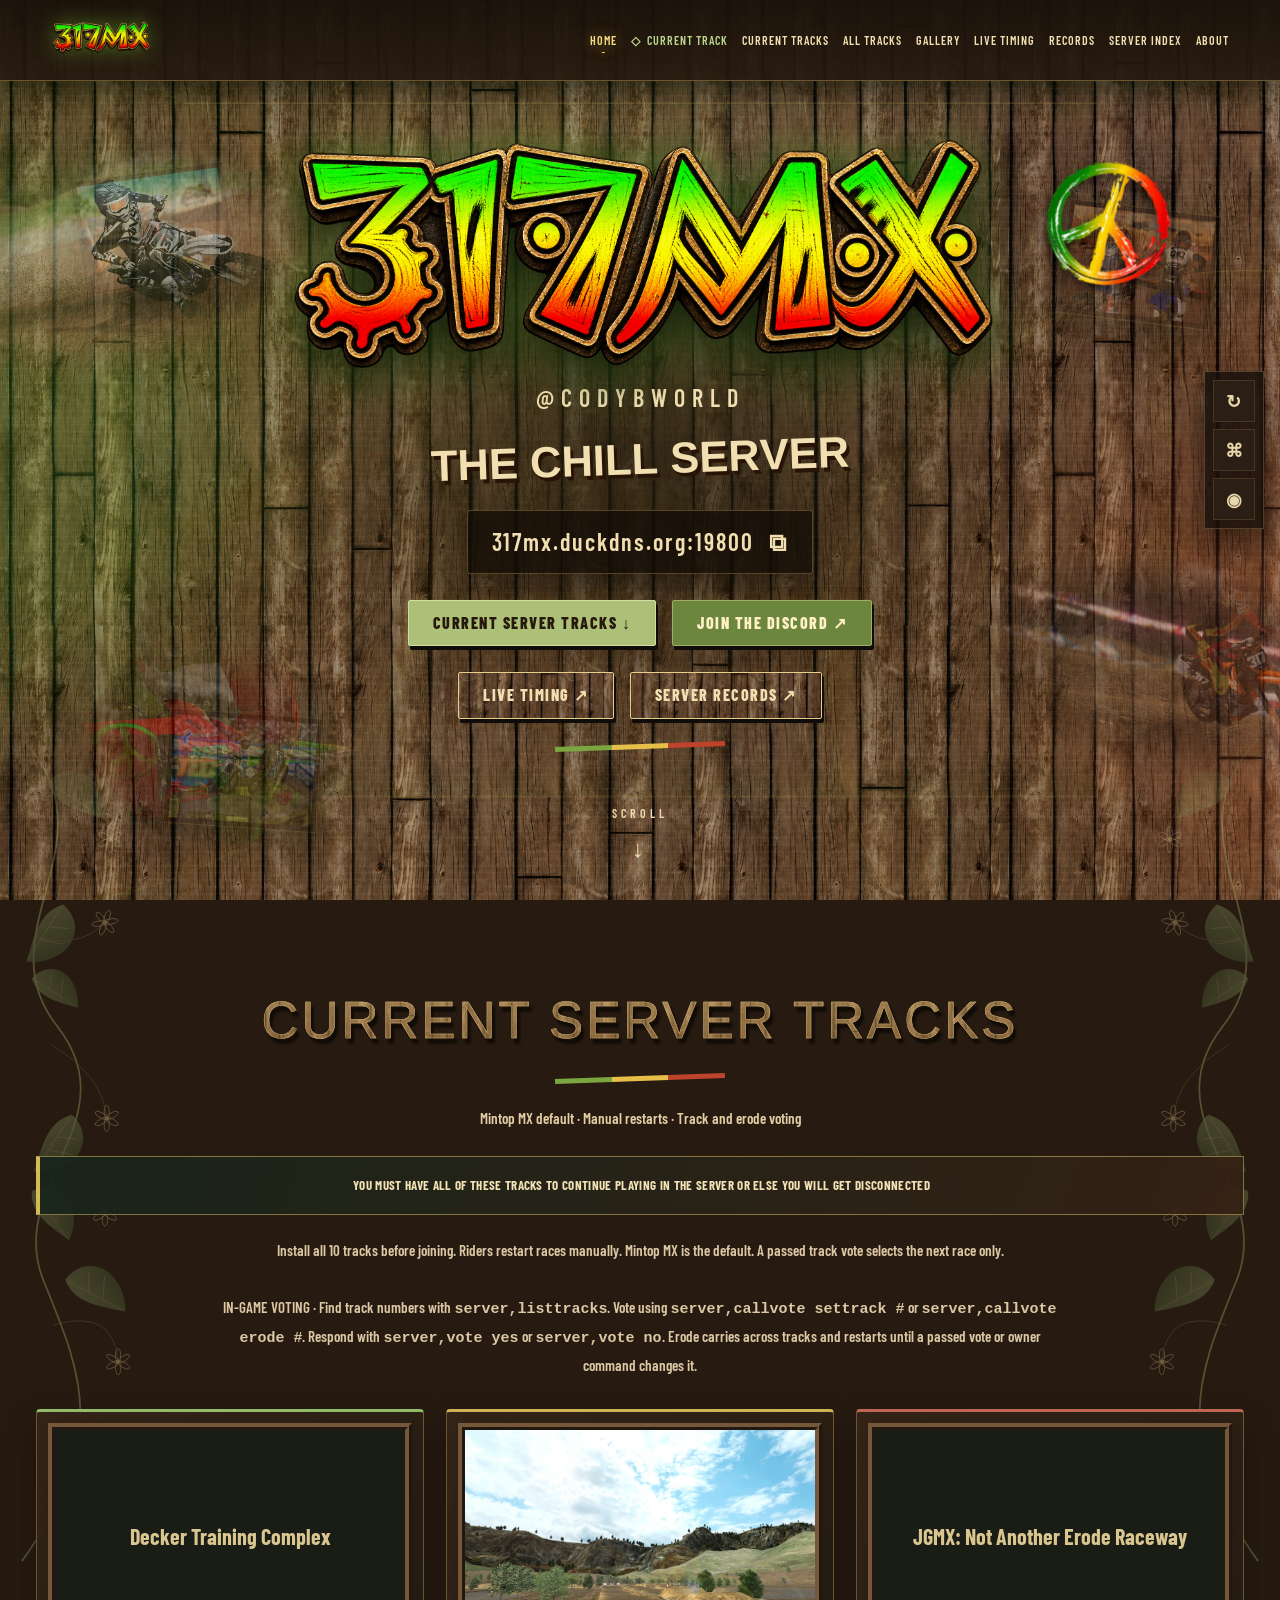
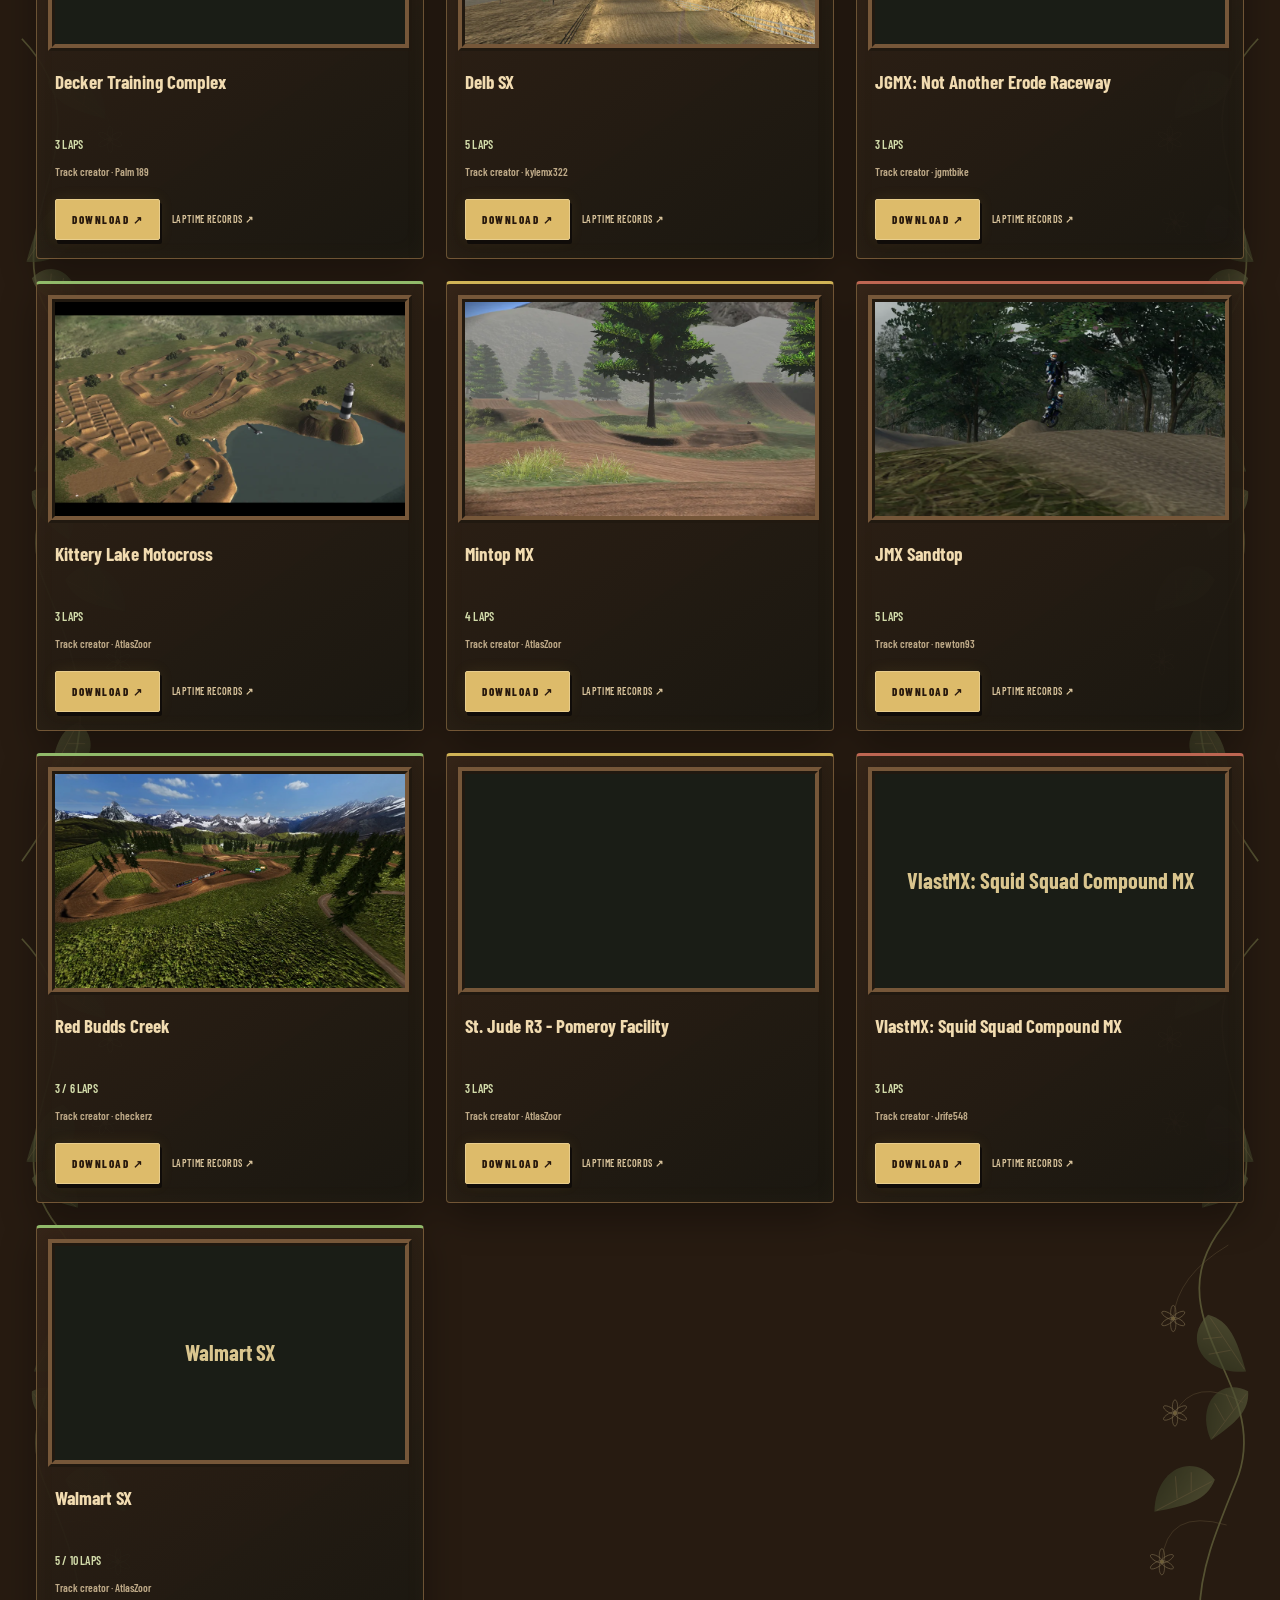
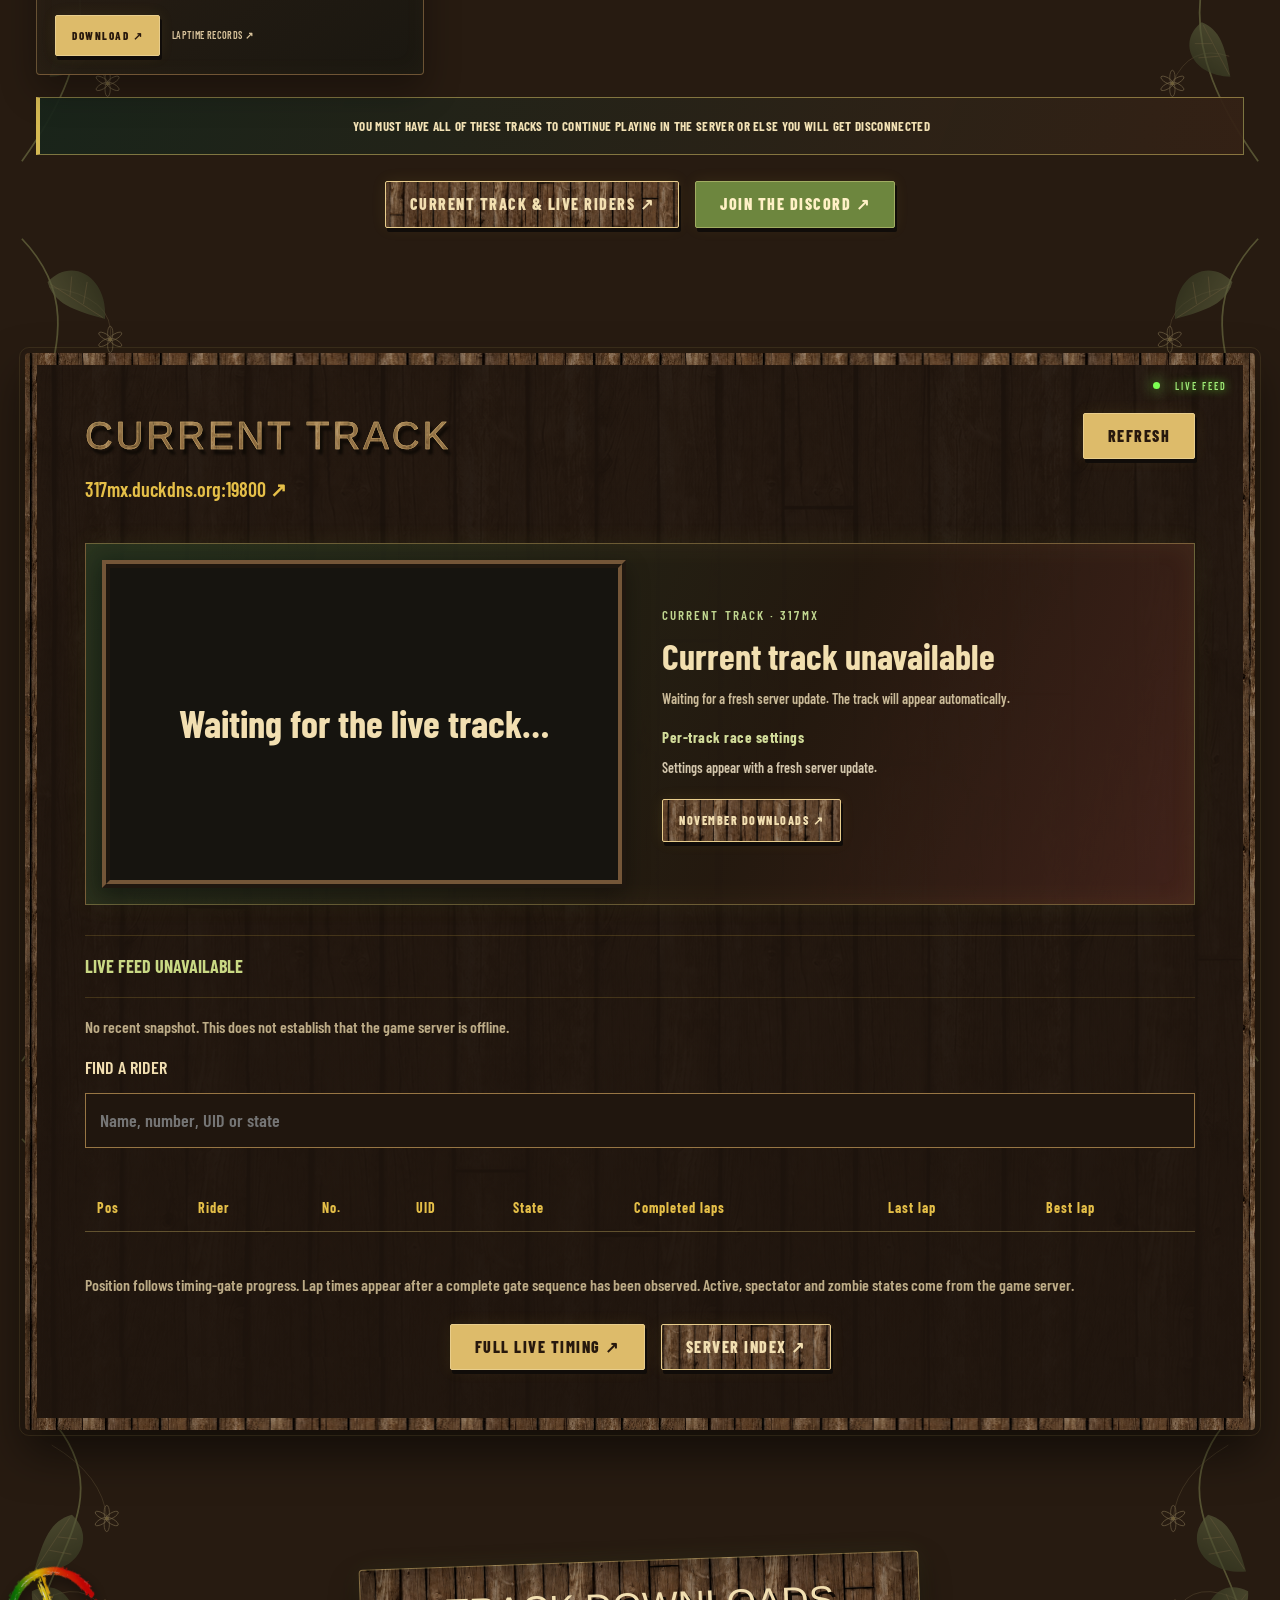
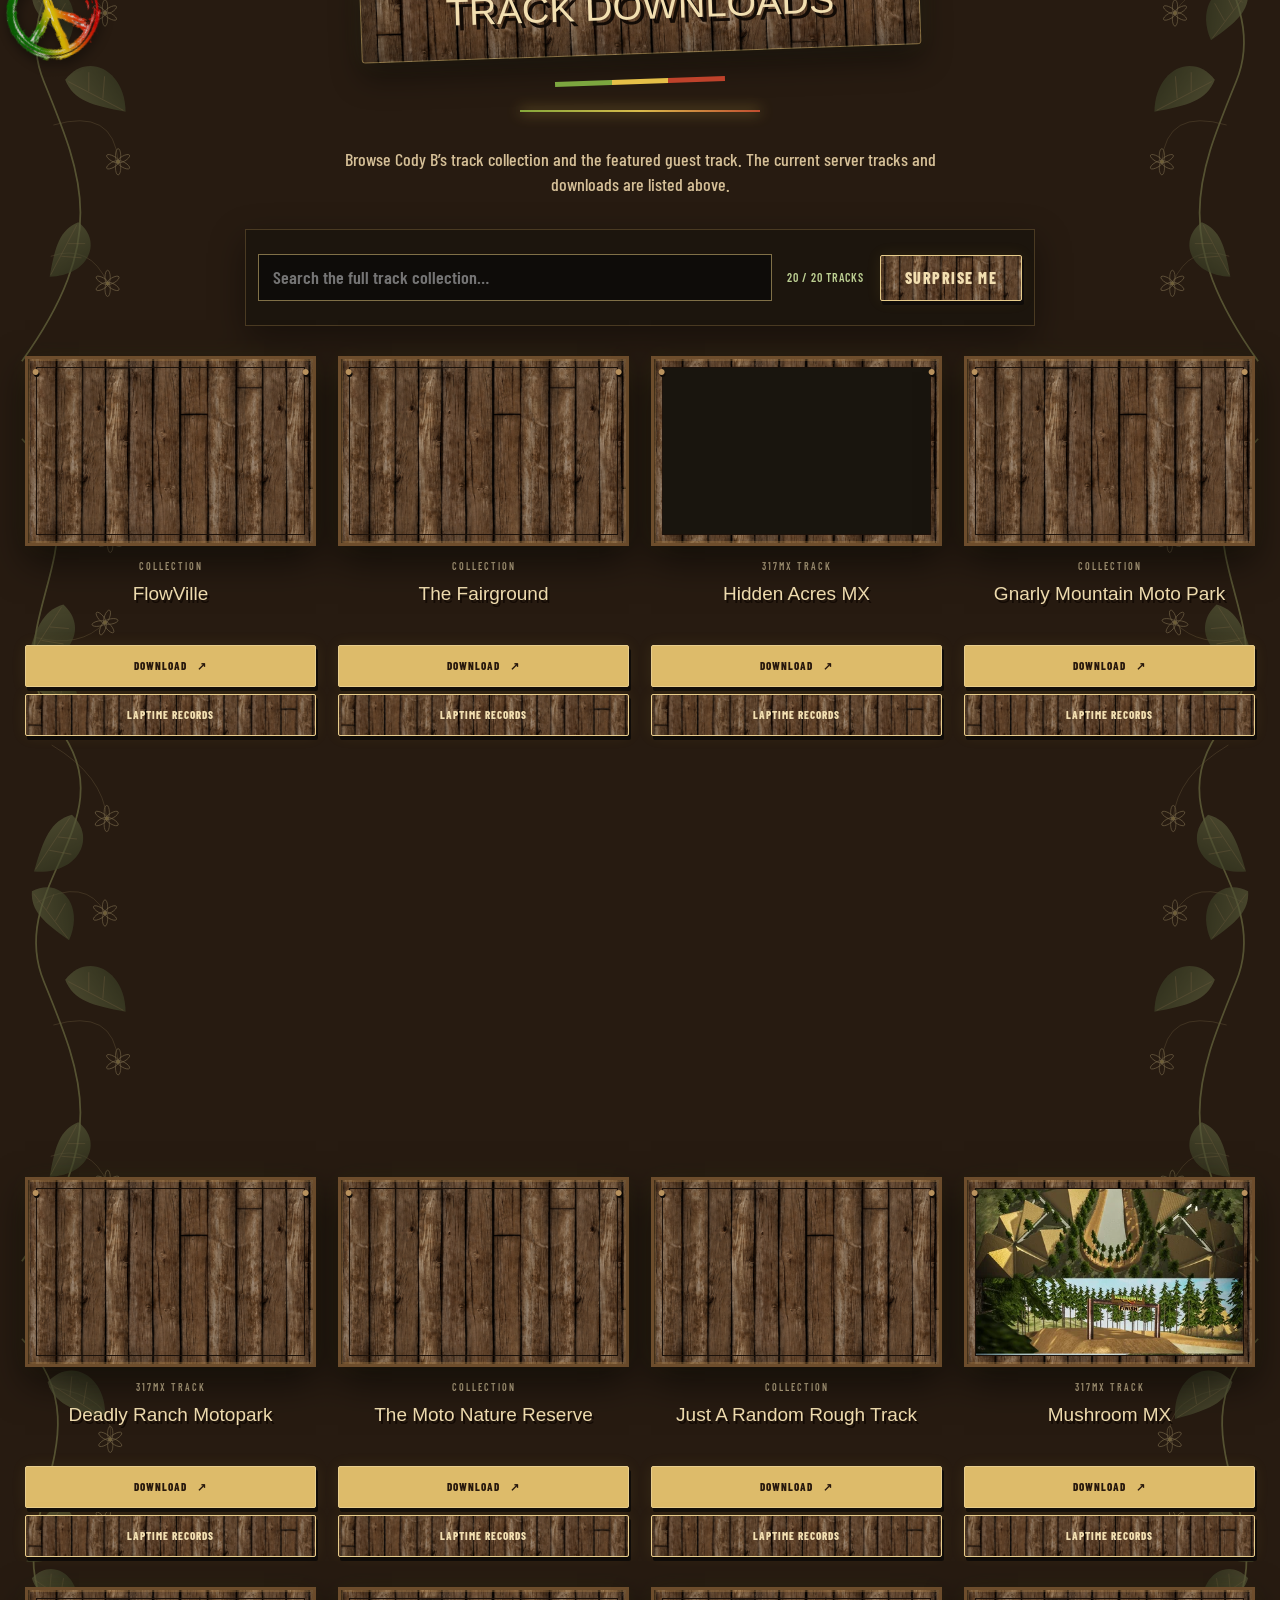
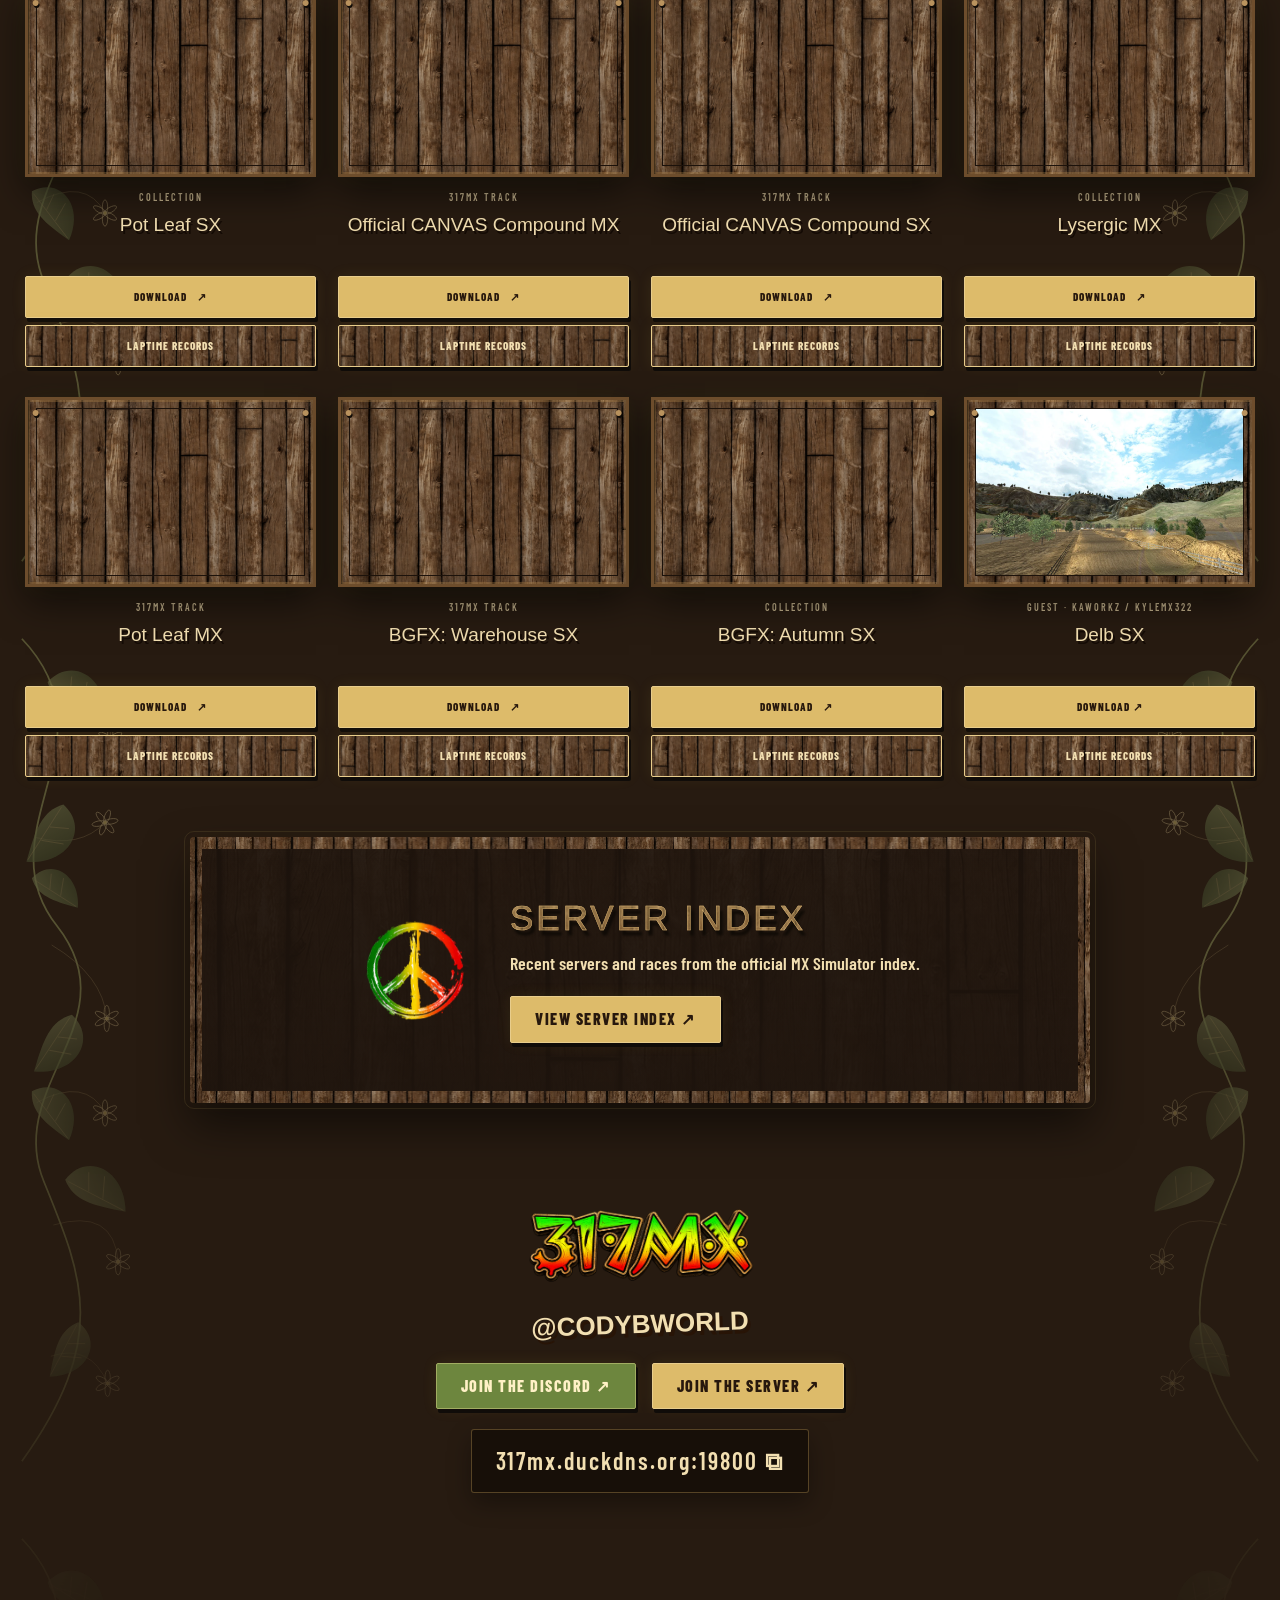
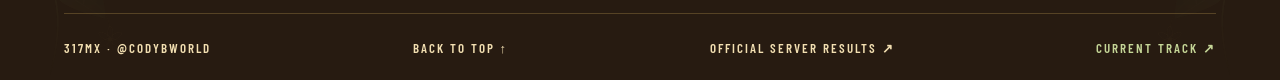
==== commit af75592f: "Sync current server tracks and replace map previews with track names" ====
--- a/index.html
+++ b/index.html
@@ -1,82 +1,16 @@
-<!doctype html><html lang="en"><head><meta charset="utf-8"><meta name="viewport" content="width=device-width,initial-scale=1,viewport-fit=cover"><meta name="theme-color" content="#271b11"><title>317MX · @CODYBWORLD · THE CHILL SERVER</title><meta name="description" content="317MX. The Chill Server. Download Cody B's MX Simulator tracks, join the Discord, and connect to 317mx.duckdns.org:19800."><link rel="icon" href="assets/peace.png"><link rel="stylesheet" href="styles.css"><link rel="stylesheet" href="cabin-space.css"><link rel="stylesheet" href="updates-v5.css"><link rel="stylesheet" href="evolution-v6.css"><link rel="stylesheet" href="spectacle-v7.css"><link rel="stylesheet" href="current-track.css?v=20261107"></head><body><a class="skip" href="#main-content">SKIP TO CONTENT</a><div class="cosmos" aria-hidden="true"><i></i><i></i><i></i><div class="stars"></div><div class="nebula"></div></div><div class="scroll-progress" aria-hidden="true"></div><a class="skip" href="#tracks">Skip to tracks</a><header><a href="index.html" aria-label="317MX home"><img class="mini-logo" src="assets/logo.png" alt="317MX" width="100" height="50"></a><button class="menu-toggle" aria-expanded="false" aria-controls="main-menu">MENU ☰</button><nav id="main-menu" aria-label="Main navigation"><a href="index.html">HOME</a><a href="index.html#current-server" class="rotation-nav">CURRENT TRACK</a><a href="index.html#rotation">NOVEMBER TRACKS</a><a href="index.html#tracks">ALL TRACKS</a><a href="gallery.html">GALLERY</a><a href="live.html">LIVE TIMING</a><a href="records.html">RECORDS</a><a href="servers.html">SERVER INDEX</a><a href="about.html">ABOUT</a></nav></header><div class="botanical-edge" aria-hidden="true"></div><main id="main-content"><section class="hero" id="home"><div class="photo p1 float"><img src="assets/photos/archive-02.webp" alt="Cody Branson cornering in MX Simulator"></div><div class="photo p2 float"><img src="assets/photos/archive-07.webp" alt="317 riding supercross"></div><div class="photo p3 float"><img src="assets/photos/archive-04.webp" alt="Rasta Racing bike detail"></div><img class="peace float" src="assets/peace.png" alt=""><div class="identity"><h1><img class="main-logo float" src="assets/logo.png" alt="317MX"></h1><p class="handle" data-letters>@CODYBWORLD</p><p class="tag" data-letters>THE CHILL SERVER</p><button class="address" data-copy aria-label="Copy server address"><span>317mx.duckdns.org:19800</span> ⧉</button><div class="actions"><a class="button rotation-cta" href="#rotation">NOVEMBER TRACK ROTATION ↓</a><a class="button discord" href="https://discord.gg/Y76PCKKFvc" target="_blank" rel="noopener noreferrer">JOIN THE DISCORD ↗</a></div><div class="actions"><a class="button wood-button" href="live.html">LIVE TIMING ↗</a><a class="button wood-button" href="records.html">SERVER RECORDS ↗</a></div><div class="rasta"></div><div class="toast" id="copy-status" role="status"></div></div><a class="scroll-cue" href="#rotation">SCROLL<b>↓</b></a></section><section class="november-rotation" id="rotation" aria-labelledby="rotation-title">
-<div class="november-heading"><p class="eyebrow">CHANGES MONTHLY</p><h2 class="wood-text" id="rotation-title">NOVEMBER TRACK ROTATION</h2>
+<!doctype html><html lang="en"><head><meta charset="utf-8"><meta name="viewport" content="width=device-width,initial-scale=1,viewport-fit=cover"><meta name="theme-color" content="#271b11"><title>317MX · @CODYBWORLD · THE CHILL SERVER</title><meta name="description" content="317MX. The Chill Server. Download Cody B's MX Simulator tracks, join the Discord, and connect to 317mx.duckdns.org:19800."><link rel="icon" href="assets/peace.png"><link rel="stylesheet" href="styles.css"><link rel="stylesheet" href="cabin-space.css"><link rel="stylesheet" href="updates-v5.css"><link rel="stylesheet" href="evolution-v6.css"><link rel="stylesheet" href="spectacle-v7.css"><link rel="stylesheet" href="current-track.css?v=20261119-race"></head><body><a class="skip" href="#main-content">SKIP TO CONTENT</a><div class="cosmos" aria-hidden="true"><i></i><i></i><i></i><div class="stars"></div><div class="nebula"></div></div><div class="scroll-progress" aria-hidden="true"></div><a class="skip" href="#tracks">Skip to tracks</a><header><a href="index.html" aria-label="317MX home"><img class="mini-logo" src="assets/logo.png" alt="317MX" width="100" height="50"></a><button class="menu-toggle" aria-expanded="false" aria-controls="main-menu">MENU ☰</button><nav id="main-menu" aria-label="Main navigation"><a href="index.html">HOME</a><a href="index.html#current-server" class="rotation-nav">CURRENT TRACK</a><a href="index.html#rotation">CURRENT TRACKS</a><a href="index.html#tracks">ALL TRACKS</a><a href="gallery.html">GALLERY</a><a href="live.html">LIVE TIMING</a><a href="records.html">RECORDS</a><a href="servers.html">SERVER INDEX</a><a href="about.html">ABOUT</a></nav></header><div class="botanical-edge" aria-hidden="true"></div><main id="main-content"><section class="hero" id="home"><div class="photo p1 float"><img src="assets/photos/archive-02.webp" alt="Cody Branson cornering in MX Simulator"></div><div class="photo p2 float"><img src="assets/photos/archive-07.webp" alt="317 riding supercross"></div><div class="photo p3 float"><img src="assets/photos/archive-04.webp" alt="Rasta Racing bike detail"></div><img class="peace float" src="assets/peace.png" alt=""><div class="identity"><h1><img class="main-logo float" src="assets/logo.png" alt="317MX"></h1><p class="handle" data-letters>@CODYBWORLD</p><p class="tag" data-letters>THE CHILL SERVER</p><button class="address" data-copy aria-label="Copy server address"><span>317mx.duckdns.org:19800</span> ⧉</button><div class="actions"><a class="button rotation-cta" href="#rotation">CURRENT SERVER TRACKS ↓</a><a class="button discord" href="https://discord.gg/Y76PCKKFvc" target="_blank" rel="noopener noreferrer">JOIN THE DISCORD ↗</a></div><div class="actions"><a class="button wood-button" href="live.html">LIVE TIMING ↗</a><a class="button wood-button" href="records.html">SERVER RECORDS ↗</a></div><div class="rasta"></div><div class="toast" id="copy-status" role="status"></div></div><a class="scroll-cue" href="#rotation">SCROLL<b>↓</b></a></section><section class="november-rotation" id="rotation" aria-labelledby="rotation-title">
+<div class="november-heading"><h2 class="wood-text" id="rotation-title">CURRENT SERVER TRACKS</h2>
 <div class="rasta"></div><p>Mintop MX default · Manual restarts · Track and erode voting</p></div>
 <p class="rotation-warning"><strong>YOU MUST HAVE ALL OF THESE TRACKS TO CONTINUE PLAYING IN THE SERVER OR ELSE YOU WILL GET DISCONNECTED</strong></p>
-<p class="november-rules">Install all 11 tracks before joining. Riders restart races manually. Mintop MX is the default. A passed track vote selects the next race only.</p>
+<p class="november-rules"><span data-track-count>Install all 10 tracks before joining.</span> Riders restart races manually. Mintop MX is the default. A passed track vote selects the next race only.</p>
 <p class="november-rules">IN-GAME VOTING · Find track numbers with <code>server,listtracks</code>. Vote using <code>server,callvote settrack #</code> or <code>server,callvote erode #</code>. Respond with <code>server,vote yes</code> or <code>server,vote no</code>. Erode carries across tracks and restarts until a passed vote or owner command changes it.</p>
-<div class="november-grid"><article class="november-card" data-rotation-id="decker">
-<div class="november-photo"><img src="assets/tracks/57732.webp" alt="Decker Training Complex track map" loading="lazy" decoding="async" width="900" height="560" class="rotation-map"><span class="november-order">01</span></div>
-<div class="november-card-body"><h3>Decker Training Complex</h3>
-<p class="november-settings">3 LAPS</p>
-<p class="november-credit">Track creator · Palm 189</p>
-<div class="november-actions"><a class="button" href="https://forum.mxsimulator.com/viewtopic.php?t=57732" target="_blank" rel="noopener noreferrer" aria-label="Download Decker Training Complex">DOWNLOAD ↗</a>
-<a class="november-records" href="records.html?track=Decker%20Training%20Complex">LAPTIME RECORDS ↗</a></div></div></article><article class="november-card" data-rotation-id="DelbSx">
-<div class="november-photo"><img src="assets/tracks/42795.webp" alt="Delb SX track" loading="lazy" decoding="async" width="900" height="560"><span class="november-order">02</span></div>
-<div class="november-card-body"><h3>Delb SX</h3>
-<p class="november-settings">5 LAPS</p>
-<p class="november-credit">Track creator · kylemx322</p>
-<div class="november-actions"><a class="button" href="https://forum.mxsimulator.com/viewtopic.php?t=42795" target="_blank" rel="noopener noreferrer" aria-label="Download Delb SX">DOWNLOAD ↗</a>
-<a class="november-records" href="records.html?track=DelbSX">LAPTIME RECORDS ↗</a></div></div></article><article class="november-card" data-rotation-id="JGMXsuzuki">
-<div class="november-photo"><span class="rotation-wordmark">JGMX: Not Another Erode Raceway<small>TRACK PREVIEW UNAVAILABLE</small></span><span class="november-order">03</span></div>
-<div class="november-card-body"><h3>JGMX: Not Another Erode Raceway</h3>
-<p class="november-settings">3 LAPS</p>
-<p class="november-credit">Track creator · jgmtbike</p>
-<div class="november-actions"><a class="button" href="https://forum.mxsimulator.com/viewtopic.php?t=49531" target="_blank" rel="noopener noreferrer" aria-label="Download JGMX: Not Another Erode Raceway">DOWNLOAD ↗</a>
-<a class="november-records" href="records.html?track=JGMX%3A%20Not%20Another%20Erode%20Raceway">LAPTIME RECORDS ↗</a></div></div></article><article class="november-card" data-rotation-id="KitteryMX">
-<div class="november-photo"><img src="assets/tracks/52902.webp" alt="Kittery Lake Motocross track" loading="lazy" decoding="async" width="900" height="560"><span class="november-order">04</span></div>
-<div class="november-card-body"><h3>Kittery Lake Motocross</h3>
-<p class="november-settings">3 LAPS</p>
-<p class="november-credit">Track creator · AtlasZoor</p>
-<div class="november-actions"><a class="button" href="https://forum.mxsimulator.com/viewtopic.php?t=52902" target="_blank" rel="noopener noreferrer" aria-label="Download Kittery Lake Motocross">DOWNLOAD ↗</a>
-<a class="november-records" href="records.html?track=Kittery%20Lake%20Motocross">LAPTIME RECORDS ↗</a></div></div></article><article class="november-card" data-rotation-id="Mintop">
-<div class="november-photo"><img src="assets/tracks/46694.webp" alt="Mintop MX track" loading="lazy" decoding="async" width="900" height="560"><span class="november-order">05</span></div>
-<div class="november-card-body"><h3>Mintop MX</h3>
-<p class="november-settings">4 LAPS</p>
-<p class="november-credit">Track creator · AtlasZoor</p>
-<div class="november-actions"><a class="button" href="https://forum.mxsimulator.com/viewtopic.php?t=46694" target="_blank" rel="noopener noreferrer" aria-label="Download Mintop MX">DOWNLOAD ↗</a>
-<a class="november-records" href="records.html?track=Mintop%20MX">LAPTIME RECORDS ↗</a></div></div></article><article class="november-card" data-rotation-id="JMX-Sandtop">
-<div class="november-photo"><img src="assets/tracks/58225.webp" alt="JMX Sandtop track" loading="lazy" decoding="async" width="900" height="560"><span class="november-order">06</span></div>
-<div class="november-card-body"><h3>JMX Sandtop</h3>
-<p class="november-settings">5 LAPS</p>
-<p class="november-credit">Track creator · newton93</p>
-<div class="november-actions"><a class="button" href="https://forum.mxsimulator.com/viewtopic.php?t=58225" target="_blank" rel="noopener noreferrer" aria-label="Download JMX Sandtop">DOWNLOAD ↗</a>
-<a class="november-records" href="records.html?track=JMX-Sandtop">LAPTIME RECORDS ↗</a></div></div></article><article class="november-card" data-rotation-id="redbuddscreek">
-<div class="november-photo"><img src="assets/tracks/45324.webp" alt="Red Budds Creek track" loading="lazy" decoding="async" width="900" height="560"><span class="november-order">07</span></div>
-<div class="november-card-body"><h3>Red Budds Creek</h3>
-<p class="november-settings">3 LAPS</p>
-<p class="november-credit">Track creator · checkerz</p>
-<div class="november-actions"><a class="button" href="https://forum.mxsimulator.com/viewtopic.php?t=45324" target="_blank" rel="noopener noreferrer" aria-label="Download Red Budds Creek">DOWNLOAD ↗</a>
-<a class="november-records" href="records.html?track=2017%20St.%20Jude%20Rd%204%20-%20Red%20Budds%20Creek%20at%20MotoagogoLand">LAPTIME RECORDS ↗</a></div></div></article><article class="november-card" data-rotation-id="StJudeR3">
-<div class="november-photo"><img src="assets/tracks/52328.webp" alt="St. Jude R3 - Pomeroy Facility track" loading="lazy" decoding="async" width="900" height="560"><span class="november-order">08</span></div>
-<div class="november-card-body"><h3>St. Jude R3 - Pomeroy Facility</h3>
-<p class="november-settings">3 LAPS</p>
-<p class="november-credit">Track creator · AtlasZoor</p>
-<div class="november-actions"><a class="button" href="https://forum.mxsimulator.com/viewtopic.php?t=52328" target="_blank" rel="noopener noreferrer" aria-label="Download St. Jude R3 - Pomeroy Facility">DOWNLOAD ↗</a>
-<a class="november-records" href="records.html?track=2019%20St.Jude%20Round%203%20-%20Pomeroy%20Facility">LAPTIME RECORDS ↗</a></div></div></article><article class="november-card" data-rotation-id="VMXKeesler">
-<div class="november-photo"><img src="assets/tracks/54229.webp" alt="VlastMX: Keesler Invitational track map" loading="lazy" decoding="async" width="900" height="560" class="rotation-map"><span class="november-order">09</span></div>
-<div class="november-card-body"><h3>VlastMX: Keesler Invitational</h3>
-<p class="november-settings">3 LAPS</p>
-<p class="november-credit">Track creator · Jrife548</p>
-<div class="november-actions"><a class="button" href="https://forum.mxsimulator.com/viewtopic.php?t=54229" target="_blank" rel="noopener noreferrer" aria-label="Download VlastMX: Keesler Invitational">DOWNLOAD ↗</a>
-<a class="november-records" href="records.html?track=VlastMX%3A%20Keesler%20Invitational">LAPTIME RECORDS ↗</a></div></div></article><article class="november-card" data-rotation-id="VMXSquidMX">
-<div class="november-photo"><img src="assets/tracks/53238.webp" alt="VlastMX: Squid Squad Compound MX track map" loading="lazy" decoding="async" width="900" height="560" class="rotation-map"><span class="november-order">10</span></div>
-<div class="november-card-body"><h3>VlastMX: Squid Squad Compound MX</h3>
-<p class="november-settings">3 LAPS</p>
-<p class="november-credit">Track creator · Jrife548</p>
-<div class="november-actions"><a class="button" href="https://forum.mxsimulator.com/viewtopic.php?t=53238" target="_blank" rel="noopener noreferrer" aria-label="Download VlastMX: Squid Squad Compound MX">DOWNLOAD ↗</a>
-<a class="november-records" href="records.html?track=VlastMX%3A%20Squid%20Squad%20Compound%20Motocross">LAPTIME RECORDS ↗</a></div></div></article><article class="november-card" data-rotation-id="WalmartSX">
-<div class="november-photo"><img src="assets/tracks/60692.webp" alt="Walmart SX track map" loading="lazy" decoding="async" width="900" height="560" class="rotation-map"><span class="november-order">11</span></div>
-<div class="november-card-body"><h3>Walmart SX</h3>
-<p class="november-settings">5 LAPS</p>
-<p class="november-credit">Track creator · AtlasZoor</p>
-<div class="november-actions"><a class="button" href="https://forum.mxsimulator.com/viewtopic.php?t=60692" target="_blank" rel="noopener noreferrer" aria-label="Download Walmart SX">DOWNLOAD ↗</a>
-<a class="november-records" href="records.html?track=Walmart%20SX">LAPTIME RECORDS ↗</a></div></div></article></div>
+<div class="november-grid" data-current-track-list><article class="november-card" data-rotation-id="decker"><div class="november-photo"><span class="rotation-wordmark">Decker Training Complex</span></div><div class="november-card-body"><h3>Decker Training Complex</h3><p class="november-settings">3 LAPS</p><p class="november-credit">Track creator · Palm 189</p><div class="november-actions"><a class="button" href="https://forum.mxsimulator.com/viewtopic.php?t=57732" target="_blank" rel="noopener noreferrer" aria-label="Download Decker Training Complex">DOWNLOAD ↗</a><a class="november-records" href="records.html?track=Decker%20Training%20Complex">LAPTIME RECORDS ↗</a></div></div></article><article class="november-card" data-rotation-id="DelbSx"><div class="november-photo"><img src="assets/tracks/42795.webp" alt="Delb SX track" loading="lazy" decoding="async" width="900" height="560"></div><div class="november-card-body"><h3>Delb SX</h3><p class="november-settings">5 LAPS</p><p class="november-credit">Track creator · kylemx322</p><div class="november-actions"><a class="button" href="https://forum.mxsimulator.com/viewtopic.php?t=42795" target="_blank" rel="noopener noreferrer" aria-label="Download Delb SX">DOWNLOAD ↗</a><a class="november-records" href="records.html?track=DelbSX">LAPTIME RECORDS ↗</a></div></div></article><article class="november-card" data-rotation-id="JGMXsuzuki"><div class="november-photo"><span class="rotation-wordmark">JGMX: Not Another Erode Raceway</span></div><div class="november-card-body"><h3>JGMX: Not Another Erode Raceway</h3><p class="november-settings">3 LAPS</p><p class="november-credit">Track creator · jgmtbike</p><div class="november-actions"><a class="button" href="https://forum.mxsimulator.com/viewtopic.php?t=49531" target="_blank" rel="noopener noreferrer" aria-label="Download JGMX: Not Another Erode Raceway">DOWNLOAD ↗</a><a class="november-records" href="records.html?track=JGMX%3A%20Not%20Another%20Erode%20Raceway">LAPTIME RECORDS ↗</a></div></div></article><article class="november-card" data-rotation-id="KitteryMX"><div class="november-photo"><img src="assets/tracks/52902.webp" alt="Kittery Lake Motocross track" loading="lazy" decoding="async" width="900" height="560"></div><div class="november-card-body"><h3>Kittery Lake Motocross</h3><p class="november-settings">3 LAPS</p><p class="november-credit">Track creator · AtlasZoor</p><div class="november-actions"><a class="button" href="https://forum.mxsimulator.com/viewtopic.php?t=52902" target="_blank" rel="noopener noreferrer" aria-label="Download Kittery Lake Motocross">DOWNLOAD ↗</a><a class="november-records" href="records.html?track=Kittery%20Lake%20Motocross">LAPTIME RECORDS ↗</a></div></div></article><article class="november-card" data-rotation-id="Mintop"><div class="november-photo"><img src="assets/tracks/46694.webp" alt="Mintop MX track" loading="lazy" decoding="async" width="900" height="560"></div><div class="november-card-body"><h3>Mintop MX</h3><p class="november-settings">4 LAPS</p><p class="november-credit">Track creator · AtlasZoor</p><div class="november-actions"><a class="button" href="https://forum.mxsimulator.com/viewtopic.php?t=46694" target="_blank" rel="noopener noreferrer" aria-label="Download Mintop MX">DOWNLOAD ↗</a><a class="november-records" href="records.html?track=Mintop%20MX">LAPTIME RECORDS ↗</a></div></div></article><article class="november-card" data-rotation-id="JMX-Sandtop"><div class="november-photo"><img src="assets/tracks/58225.webp" alt="JMX Sandtop track" loading="lazy" decoding="async" width="900" height="560"></div><div class="november-card-body"><h3>JMX Sandtop</h3><p class="november-settings">5 LAPS</p><p class="november-credit">Track creator · newton93</p><div class="november-actions"><a class="button" href="https://forum.mxsimulator.com/viewtopic.php?t=58225" target="_blank" rel="noopener noreferrer" aria-label="Download JMX Sandtop">DOWNLOAD ↗</a><a class="november-records" href="records.html?track=JMX-Sandtop">LAPTIME RECORDS ↗</a></div></div></article><article class="november-card" data-rotation-id="redbuddscreek"><div class="november-photo"><img src="assets/tracks/45324.webp" alt="Red Budds Creek track" loading="lazy" decoding="async" width="900" height="560"></div><div class="november-card-body"><h3>Red Budds Creek</h3><p class="november-settings">3 / 6 LAPS</p><p class="november-credit">Track creator · checkerz</p><div class="november-actions"><a class="button" href="https://forum.mxsimulator.com/viewtopic.php?t=45324" target="_blank" rel="noopener noreferrer" aria-label="Download Red Budds Creek">DOWNLOAD ↗</a><a class="november-records" href="records.html?track=2017%20St.%20Jude%20Rd%204%20-%20Red%20Budds%20Creek%20at%20MotoagogoLand">LAPTIME RECORDS ↗</a></div></div></article><article class="november-card" data-rotation-id="StJudeR3"><div class="november-photo"><img src="assets/tracks/52328.webp" alt="St. Jude R3 - Pomeroy Facility track" loading="lazy" decoding="async" width="900" height="560"></div><div class="november-card-body"><h3>St. Jude R3 - Pomeroy Facility</h3><p class="november-settings">3 LAPS</p><p class="november-credit">Track creator · AtlasZoor</p><div class="november-actions"><a class="button" href="https://forum.mxsimulator.com/viewtopic.php?t=52328" target="_blank" rel="noopener noreferrer" aria-label="Download St. Jude R3 - Pomeroy Facility">DOWNLOAD ↗</a><a class="november-records" href="records.html?track=2019%20St.Jude%20Round%203%20-%20Pomeroy%20Facility">LAPTIME RECORDS ↗</a></div></div></article><article class="november-card" data-rotation-id="VMXSquidMX"><div class="november-photo"><span class="rotation-wordmark">VlastMX: Squid Squad Compound MX</span></div><div class="november-card-body"><h3>VlastMX: Squid Squad Compound MX</h3><p class="november-settings">3 LAPS</p><p class="november-credit">Track creator · Jrife548</p><div class="november-actions"><a class="button" href="https://forum.mxsimulator.com/viewtopic.php?t=53238" target="_blank" rel="noopener noreferrer" aria-label="Download VlastMX: Squid Squad Compound MX">DOWNLOAD ↗</a><a class="november-records" href="records.html?track=VlastMX%3A%20Squid%20Squad%20Compound%20Motocross">LAPTIME RECORDS ↗</a></div></div></article><article class="november-card" data-rotation-id="WalmartSX"><div class="november-photo"><span class="rotation-wordmark">Walmart SX</span></div><div class="november-card-body"><h3>Walmart SX</h3><p class="november-settings">5 / 10 LAPS</p><p class="november-credit">Track creator · AtlasZoor</p><div class="november-actions"><a class="button" href="https://forum.mxsimulator.com/viewtopic.php?t=60692" target="_blank" rel="noopener noreferrer" aria-label="Download Walmart SX">DOWNLOAD ↗</a><a class="november-records" href="records.html?track=Walmart%20SX">LAPTIME RECORDS ↗</a></div></div></article></div>
 <p class="rotation-warning"><strong>YOU MUST HAVE ALL OF THESE TRACKS TO CONTINUE PLAYING IN THE SERVER OR ELSE YOU WILL GET DISCONNECTED</strong></p>
 <div class="actions"><a class="button wood-button" href="live.html#current-server">CURRENT TRACK &amp; LIVE RIDERS ↗</a>
 <a class="button discord" href="https://discord.gg/Y76PCKKFvc" target="_blank" rel="noopener noreferrer">JOIN THE DISCORD ↗</a></div>
 </section><section class="wood-panel live-panel arrival" id="current-server" data-live-panel aria-label="Current live server"><div class="live-heading"><h2 class="wood-text">CURRENT TRACK</h2><button class="button" data-live-refresh>REFRESH</button></div><a class="server-address" href="mxsimulator:317mx.duckdns.org:19800">317mx.duckdns.org:19800 ↗</a><section class="current-track-card" data-current-track aria-label="Current server track">
 <div class="current-track-visual"><img data-current-photo alt="" width="800" height="500" hidden decoding="async"><span data-current-photo-note>Waiting for the live track…</span></div>
-<div class="current-track-details"><p class="current-track-eyebrow">CURRENT TRACK · 317MX</p><h3 data-current-name>Connecting to server…</h3><p data-current-freshness role="status">The photo follows the live server.</p><p class="current-track-settings" data-current-settings>Per-track race settings</p><p class="current-track-rule" data-current-rule>Riders restart races manually. Mintop MX is the default. A passed track vote selects the next race only.</p><p class="current-track-credit" data-current-credit hidden></p><div class="current-track-actions"><a class="button" data-current-download hidden target="_blank" rel="noopener noreferrer">DOWNLOAD THIS TRACK ↗</a><a class="button wood-button" href="index.html#rotation">NOVEMBER DOWNLOADS ↗</a></div></div></section><div class="live-summary"><strong data-live-state>CONNECTING</strong><span data-live-track></span><span data-live-laps></span></div><p class="small" data-live-updated role="status"></p><label>FIND A RIDER<input type="search" data-live-filter placeholder="Name, number, UID or state" autocomplete="off"></label><div class="table-scroll"><table><caption class="sr-only">Current 317MX riders and timing</caption><thead><tr><th>Pos</th><th>Rider</th><th>No.</th><th>UID</th><th>State</th><th>Completed laps</th><th>Last lap</th><th>Best lap</th></tr></thead><tbody data-live-rows></tbody></table></div><p class="small">Position follows timing-gate progress. Lap times appear after a complete gate sequence has been observed. Active, spectator and zombie states come from the game server.</p><div class="actions"><a class="button" href="live.html">FULL LIVE TIMING ↗</a><a class="button wood-button" href="servers.html">SERVER INDEX ↗</a></div></section><section class="gallery" id="tracks"><div class="section-heading reveal"><img class="peace float" src="assets/peace.png" alt=""><h2>TRACK DOWNLOADS</h2><div class="rasta"></div></div><p class="gallery-note">Browse Cody B’s track collection and the featured guest track. November’s active rotation and downloads are listed above.</p><div class="grid"><article class="card reveal"><button class="frame" data-preview data-title="FlowVille" data-url="https://forum.mxsimulator.com/viewtopic.php?t=59019" aria-label="Enlarge FlowVille photo"><img src="assets/tracks/59019.webp" alt="FlowVille track" loading="lazy" decoding="async" width="640" height="400"></button><span class="collection-state">COLLECTION</span><h3>FlowVille</h3><div class="card-actions"><a class="button " href="https://forum.mxsimulator.com/viewtopic.php?t=59019" target="_blank" rel="noopener noreferrer" aria-label="Download FlowVille">DOWNLOAD <span aria-hidden="true">↗</span></a><a class="button records-button" href="records.html?track=FlowVille">LAPTIME RECORDS</a></div></article>
+<div class="current-track-details"><p class="current-track-eyebrow">CURRENT TRACK · 317MX</p><h3 data-current-name>Connecting to server…</h3><p data-current-freshness role="status">The photo follows the live server.</p><p class="current-track-settings" data-current-settings>Per-track race settings</p><p class="current-track-rule" data-current-rule>Riders restart races manually. Mintop MX is the default. A passed track vote selects the next race only.</p><p class="current-track-credit" data-current-credit hidden></p><div class="current-track-actions"><a class="button" data-current-download hidden target="_blank" rel="noopener noreferrer">DOWNLOAD THIS TRACK ↗</a><a class="button wood-button" href="index.html#rotation">NOVEMBER DOWNLOADS ↗</a></div></div></section><div class="live-summary"><strong data-live-state>CONNECTING</strong><span data-live-track></span><span data-live-laps></span></div><p class="small" data-live-updated role="status"></p><label>FIND A RIDER<input type="search" data-live-filter placeholder="Name, number, UID or state" autocomplete="off"></label><div class="table-scroll"><table><caption class="sr-only">Current 317MX riders and timing</caption><thead><tr><th>Pos</th><th>Rider</th><th>No.</th><th>UID</th><th>State</th><th>Completed laps</th><th>Last lap</th><th>Best lap</th></tr></thead><tbody data-live-rows></tbody></table></div><p class="small">Position follows timing-gate progress. Lap times appear after a complete gate sequence has been observed. Active, spectator and zombie states come from the game server.</p><div class="actions"><a class="button" href="live.html">FULL LIVE TIMING ↗</a><a class="button wood-button" href="servers.html">SERVER INDEX ↗</a></div></section><section class="gallery" id="tracks"><div class="section-heading reveal"><img class="peace float" src="assets/peace.png" alt=""><h2>TRACK DOWNLOADS</h2><div class="rasta"></div></div><p class="gallery-note">Browse Cody B’s track collection and the featured guest track. The current server tracks and downloads are listed above.</p><div class="grid"><article class="card reveal"><button class="frame" data-preview data-title="FlowVille" data-url="https://forum.mxsimulator.com/viewtopic.php?t=59019" aria-label="Enlarge FlowVille photo"><img src="assets/tracks/59019.webp" alt="FlowVille track" loading="lazy" decoding="async" width="640" height="400"></button><span class="collection-state">COLLECTION</span><h3>FlowVille</h3><div class="card-actions"><a class="button " href="https://forum.mxsimulator.com/viewtopic.php?t=59019" target="_blank" rel="noopener noreferrer" aria-label="Download FlowVille">DOWNLOAD <span aria-hidden="true">↗</span></a><a class="button records-button" href="records.html?track=FlowVille">LAPTIME RECORDS</a></div></article>
 <article class="card reveal"><button class="frame" data-preview data-title="The Fairground" data-url="https://forum.mxsimulator.com/viewtopic.php?t=60551" aria-label="Enlarge The Fairground photo"><img src="assets/tracks/60551.webp" alt="The Fairground track" loading="lazy" decoding="async" width="640" height="400"></button><span class="collection-state">COLLECTION</span><h3>The Fairground</h3><div class="card-actions"><a class="button " href="https://forum.mxsimulator.com/viewtopic.php?t=60551" target="_blank" rel="noopener noreferrer" aria-label="Download The Fairground">DOWNLOAD <span aria-hidden="true">↗</span></a><a class="button records-button" href="records.html?track=The%20Fairground">LAPTIME RECORDS</a></div></article>
 <article class="card reveal" data-collection-id="HiddenAcresMX"><button class="frame" data-preview data-title="Hidden Acres MX" data-url="https://forum.mxsimulator.com/viewtopic.php?t=61401" aria-label="Enlarge Hidden Acres MX photo"><img src="assets/tracks/61401.webp" alt="Hidden Acres MX track" loading="lazy" decoding="async" width="640" height="400"></button><span class="collection-state">317MX TRACK</span><h3>Hidden Acres MX</h3><div class="card-actions"><a class="button " href="https://forum.mxsimulator.com/viewtopic.php?t=61401" target="_blank" rel="noopener noreferrer" aria-label="Download Hidden Acres MX">DOWNLOAD <span aria-hidden="true">↗</span></a><a class="button records-button" href="records.html?track=Hidden%20Acres%20MX">LAPTIME RECORDS</a></div></article>
 <article class="card reveal"><button class="frame" data-preview data-title="Gnarly Mountain Moto Park" data-url="https://forum.mxsimulator.com/viewtopic.php?t=60164" aria-label="Enlarge Gnarly Mountain Moto Park photo"><img src="assets/tracks/60164.webp" alt="Gnarly Mountain Moto Park track" loading="lazy" decoding="async" width="640" height="400"></button><span class="collection-state">COLLECTION</span><h3>Gnarly Mountain Moto Park</h3><div class="card-actions"><a class="button " href="https://forum.mxsimulator.com/viewtopic.php?t=60164" target="_blank" rel="noopener noreferrer" aria-label="Download Gnarly Mountain Moto Park">DOWNLOAD <span aria-hidden="true">↗</span></a><a class="button records-button" href="records.html?track=Gnarly%20Mountain%20Moto%20Park">LAPTIME RECORDS</a></div></article>
@@ -94,5 +28,5 @@
 <article class="card reveal"><button class="frame" data-preview data-title="Lysergic MX" data-url="https://forum.mxsimulator.com/viewtopic.php?f=4&amp;t=59435&amp;p=909887#p909887" aria-label="Enlarge Lysergic MX photo"><img src="assets/tracks/59435.webp" alt="Lysergic MX track" loading="lazy" decoding="async" width="640" height="400"></button><span class="collection-state">COLLECTION</span><h3>Lysergic MX</h3><div class="card-actions"><a class="button " href="https://forum.mxsimulator.com/viewtopic.php?f=4&amp;t=59435&amp;p=909887#p909887" target="_blank" rel="noopener noreferrer" aria-label="Download Lysergic MX">DOWNLOAD <span aria-hidden="true">↗</span></a><a class="button records-button" href="records.html?track=Lysergic%20MX">LAPTIME RECORDS</a></div></article>
 <article class="card reveal" data-collection-id="317PotLeafMX"><button class="frame" data-preview data-title="Pot Leaf MX" data-url="https://forum.mxsimulator.com/viewtopic.php?f=4&amp;t=59152&amp;p=908269#p908269" aria-label="Enlarge Pot Leaf MX photo"><img src="assets/tracks/59152.webp" alt="Pot Leaf MX track" loading="lazy" decoding="async" width="640" height="400"></button><span class="collection-state">317MX TRACK</span><h3>Pot Leaf MX</h3><div class="card-actions"><a class="button " href="https://forum.mxsimulator.com/viewtopic.php?f=4&amp;t=59152&amp;p=908269#p908269" target="_blank" rel="noopener noreferrer" aria-label="Download Pot Leaf MX">DOWNLOAD <span aria-hidden="true">↗</span></a><a class="button records-button" href="records.html?track=Pot%20Leaf%20MX">LAPTIME RECORDS</a></div></article>
 <article class="card reveal" data-collection-id="BGFXWarehouseSX"><button class="frame" data-preview data-title="BGFX: Warehouse SX" data-url="https://forum.mxsimulator.com/viewtopic.php?f=4&amp;t=42777&amp;p=748586#p748586" aria-label="Enlarge BGFX: Warehouse SX photo"><img src="assets/tracks/42777.webp" alt="BGFX: Warehouse SX track" loading="lazy" decoding="async" width="640" height="400"></button><span class="collection-state">317MX TRACK</span><h3>BGFX: Warehouse SX</h3><div class="card-actions"><a class="button " href="https://forum.mxsimulator.com/viewtopic.php?f=4&amp;t=42777&amp;p=748586#p748586" target="_blank" rel="noopener noreferrer" aria-label="Download BGFX: Warehouse SX">DOWNLOAD <span aria-hidden="true">↗</span></a><a class="button records-button" href="records.html?track=BGFX%3A%20Warehouse%20SX">LAPTIME RECORDS</a></div></article>
-<article class="card reveal"><button class="frame" data-preview data-title="BGFX: Autumn SX" data-url="https://forum.mxsimulator.com/viewtopic.php?f=4&amp;t=42612&amp;p=746228#p746228" aria-label="Enlarge BGFX: Autumn SX photo"><img src="assets/tracks/42612.webp" alt="BGFX: Autumn SX track" loading="lazy" decoding="async" width="640" height="400"></button><span class="collection-state">COLLECTION</span><h3>BGFX: Autumn SX</h3><div class="card-actions"><a class="button " href="https://forum.mxsimulator.com/viewtopic.php?f=4&amp;t=42612&amp;p=746228#p746228" target="_blank" rel="noopener noreferrer" aria-label="Download BGFX: Autumn SX">DOWNLOAD <span aria-hidden="true">↗</span></a><a class="button records-button" href="records.html?track=BGFX%3A%20Autumn%20SX">LAPTIME RECORDS</a></div></article><article class="card reveal" data-collection-id="DelbSx"><button class="frame" data-preview data-title="Delb SX" data-url="https://forum.mxsimulator.com/viewtopic.php?t=42795" aria-label="Enlarge Delb SX photo"><img src="assets/tracks/42795.webp" alt="Delb SX track" loading="lazy" decoding="async" width="640" height="400"></button><span class="collection-state">GUEST · KAWORKZ / KYLEMX322</span><h3>Delb SX</h3><div class="card-actions"><a class="button" href="https://forum.mxsimulator.com/viewtopic.php?t=42795" target="_blank" rel="noopener noreferrer" aria-label="Download Delb SX">DOWNLOAD ↗</a><a class="button records-button" href="records.html?track=DelbSX">LAPTIME RECORDS</a></div></article></div></section><section class="server-index-teaser wood-panel"><img src="assets/peace.png" alt=""><div><h2 class="wood-text">SERVER INDEX</h2><p>Recent servers and races from the official MX Simulator index.</p><a class="button" href="servers.html">VIEW SERVER INDEX ↗</a></div></section><section class="closing reveal" id="discord"><img class="float" src="assets/logo.png" alt="317MX" loading="lazy"><p class="tag" data-letters>@CODYBWORLD</p><div class="actions"><a class="button discord" href="https://discord.gg/Y76PCKKFvc" target="_blank" rel="noopener noreferrer">JOIN THE DISCORD ↗</a><a class="button" href="mxsimulator:317mx.duckdns.org:19800">JOIN THE SERVER ↗</a></div><button class="address" data-copy aria-label="Copy server address">317mx.duckdns.org:19800 ⧉</button></section></main><footer><span>317MX · @CODYBWORLD</span><a href="#home">BACK TO TOP ↑</a><a href="https://servers.mxsimulator.com/servers/317mx.duckdns.org%3A19800/" target="_blank" rel="noopener noreferrer">OFFICIAL SERVER RESULTS ↗</a><a class="footer-rotation" href="index.html#current-server">CURRENT TRACK ↗</a></footer><script src="data-config.js"></script><script src="current-track.js?v=20261114-manual" defer></script><script src="live-v5.js?v=20261107" defer></script><script src="common.js" defer></script><dialog class="lightbox" aria-label="Photo viewer"><button class="lightbox-close" aria-label="Close photo viewer">✕</button><img alt=""><div class="lightbox-controls"><button data-prev aria-label="Previous photo">←</button><p role="status"></p><button data-next aria-label="Next photo">→</button></div></dialog><script src="spectacle-v7.js?v=20261107" defer></script></body></html>
+<article class="card reveal"><button class="frame" data-preview data-title="BGFX: Autumn SX" data-url="https://forum.mxsimulator.com/viewtopic.php?f=4&amp;t=42612&amp;p=746228#p746228" aria-label="Enlarge BGFX: Autumn SX photo"><img src="assets/tracks/42612.webp" alt="BGFX: Autumn SX track" loading="lazy" decoding="async" width="640" height="400"></button><span class="collection-state">COLLECTION</span><h3>BGFX: Autumn SX</h3><div class="card-actions"><a class="button " href="https://forum.mxsimulator.com/viewtopic.php?f=4&amp;t=42612&amp;p=746228#p746228" target="_blank" rel="noopener noreferrer" aria-label="Download BGFX: Autumn SX">DOWNLOAD <span aria-hidden="true">↗</span></a><a class="button records-button" href="records.html?track=BGFX%3A%20Autumn%20SX">LAPTIME RECORDS</a></div></article><article class="card reveal" data-collection-id="DelbSx"><button class="frame" data-preview data-title="Delb SX" data-url="https://forum.mxsimulator.com/viewtopic.php?t=42795" aria-label="Enlarge Delb SX photo"><img src="assets/tracks/42795.webp" alt="Delb SX track" loading="lazy" decoding="async" width="640" height="400"></button><span class="collection-state">GUEST · KAWORKZ / KYLEMX322</span><h3>Delb SX</h3><div class="card-actions"><a class="button" href="https://forum.mxsimulator.com/viewtopic.php?t=42795" target="_blank" rel="noopener noreferrer" aria-label="Download Delb SX">DOWNLOAD ↗</a><a class="button records-button" href="records.html?track=DelbSX">LAPTIME RECORDS</a></div></article></div></section><section class="server-index-teaser wood-panel"><img src="assets/peace.png" alt=""><div><h2 class="wood-text">SERVER INDEX</h2><p>Recent servers and races from the official MX Simulator index.</p><a class="button" href="servers.html">VIEW SERVER INDEX ↗</a></div></section><section class="closing reveal" id="discord"><img class="float" src="assets/logo.png" alt="317MX" loading="lazy"><p class="tag" data-letters>@CODYBWORLD</p><div class="actions"><a class="button discord" href="https://discord.gg/Y76PCKKFvc" target="_blank" rel="noopener noreferrer">JOIN THE DISCORD ↗</a><a class="button" href="mxsimulator:317mx.duckdns.org:19800">JOIN THE SERVER ↗</a></div><button class="address" data-copy aria-label="Copy server address">317mx.duckdns.org:19800 ⧉</button></section></main><footer><span>317MX · @CODYBWORLD</span><a href="#home">BACK TO TOP ↑</a><a href="https://servers.mxsimulator.com/servers/317mx.duckdns.org%3A19800/" target="_blank" rel="noopener noreferrer">OFFICIAL SERVER RESULTS ↗</a><a class="footer-rotation" href="index.html#current-server">CURRENT TRACK ↗</a></footer><script src="data-config.js"></script><script src="current-tracks.js?v=20261119" defer></script><script src="current-track.js?v=20261119-race" defer></script><script src="live-v5.js?v=20261107" defer></script><script src="common.js" defer></script><dialog class="lightbox" aria-label="Photo viewer"><button class="lightbox-close" aria-label="Close photo viewer">✕</button><img alt=""><div class="lightbox-controls"><button data-prev aria-label="Previous photo">←</button><p role="status"></p><button data-next aria-label="Next photo">→</button></div></dialog><script src="spectacle-v7.js?v=20261107" defer></script></body></html>
 
--- a/current-track.css
+++ b/current-track.css
@@ -48,3 +48,6 @@
 @media(min-width:1001px){.november-grid{grid-template-columns:repeat(6,minmax(0,1fr))}.november-card{grid-column:span 2}.november-card:nth-last-child(2):nth-child(3n+1){grid-column:2/span 2}.november-card:last-child:nth-child(3n+2){grid-column:4/span 2}}
 @media(max-width:1000px){.november-grid{grid-template-columns:repeat(2,minmax(0,1fr));gap:18px}.november-card h3{font-size:18px}}
 @media(max-width:600px){.november-rotation{padding:48px 16px;scroll-margin-top:85px}.november-grid{grid-template-columns:minmax(0,1fr);gap:20px}.november-heading h2{font-size:30px}.november-heading>p:last-child{font-size:13px}.rotation-warning{padding:14px 12px;font-size:11px;line-height:1.8}.november-rules{font-size:13px;line-height:1.7;margin-bottom:24px}.november-card h3{min-height:0;font-size:20px}.november-card-body{min-height:0;padding:16px}.november-actions{margin-top:4px;justify-content:space-between}.november-actions .button{min-height:44px}.november-settings{font-size:12px}}
+
+/* Track names stand in for missing photography. */
+.current-track-visual [data-current-photo-note]{text-align:center;padding:2rem;font-family:inherit;font-weight:700;font-size:clamp(1.4rem,3vw,2.6rem);color:var(--cream,#efdbb7)}
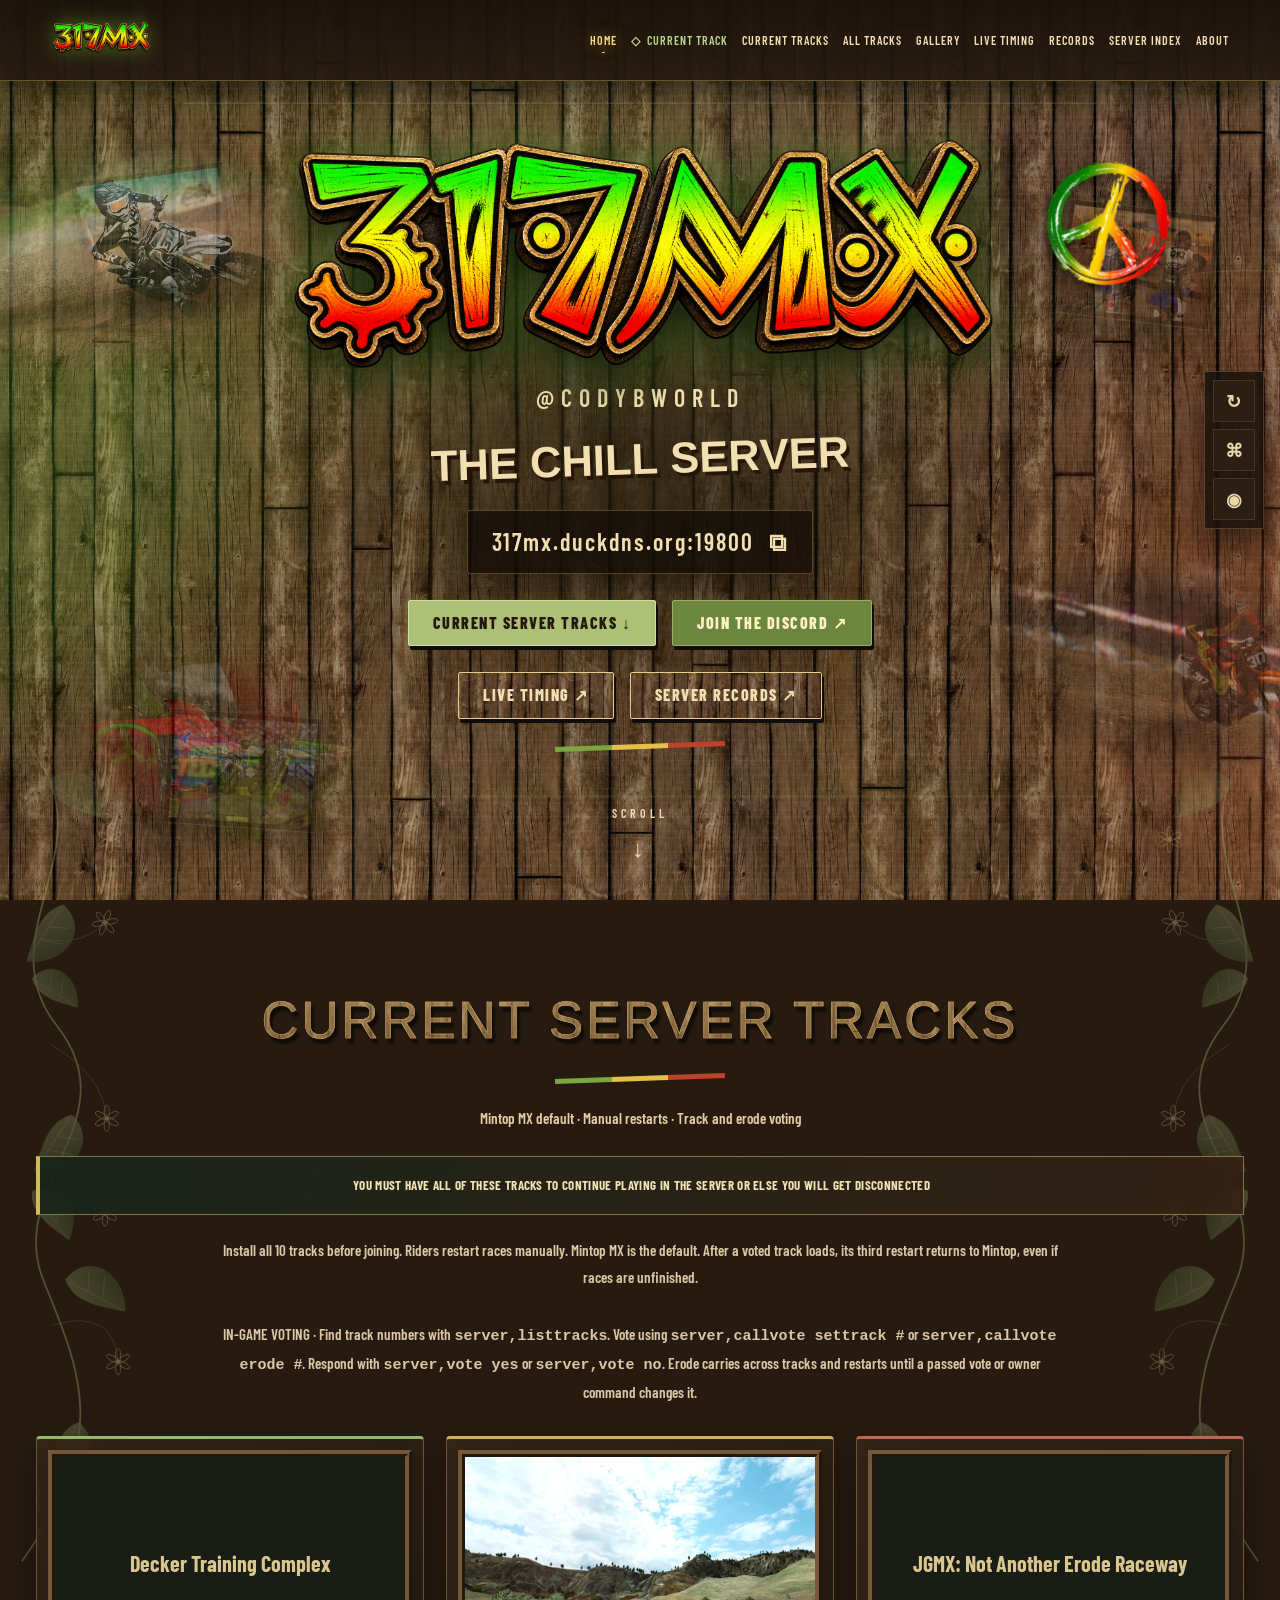
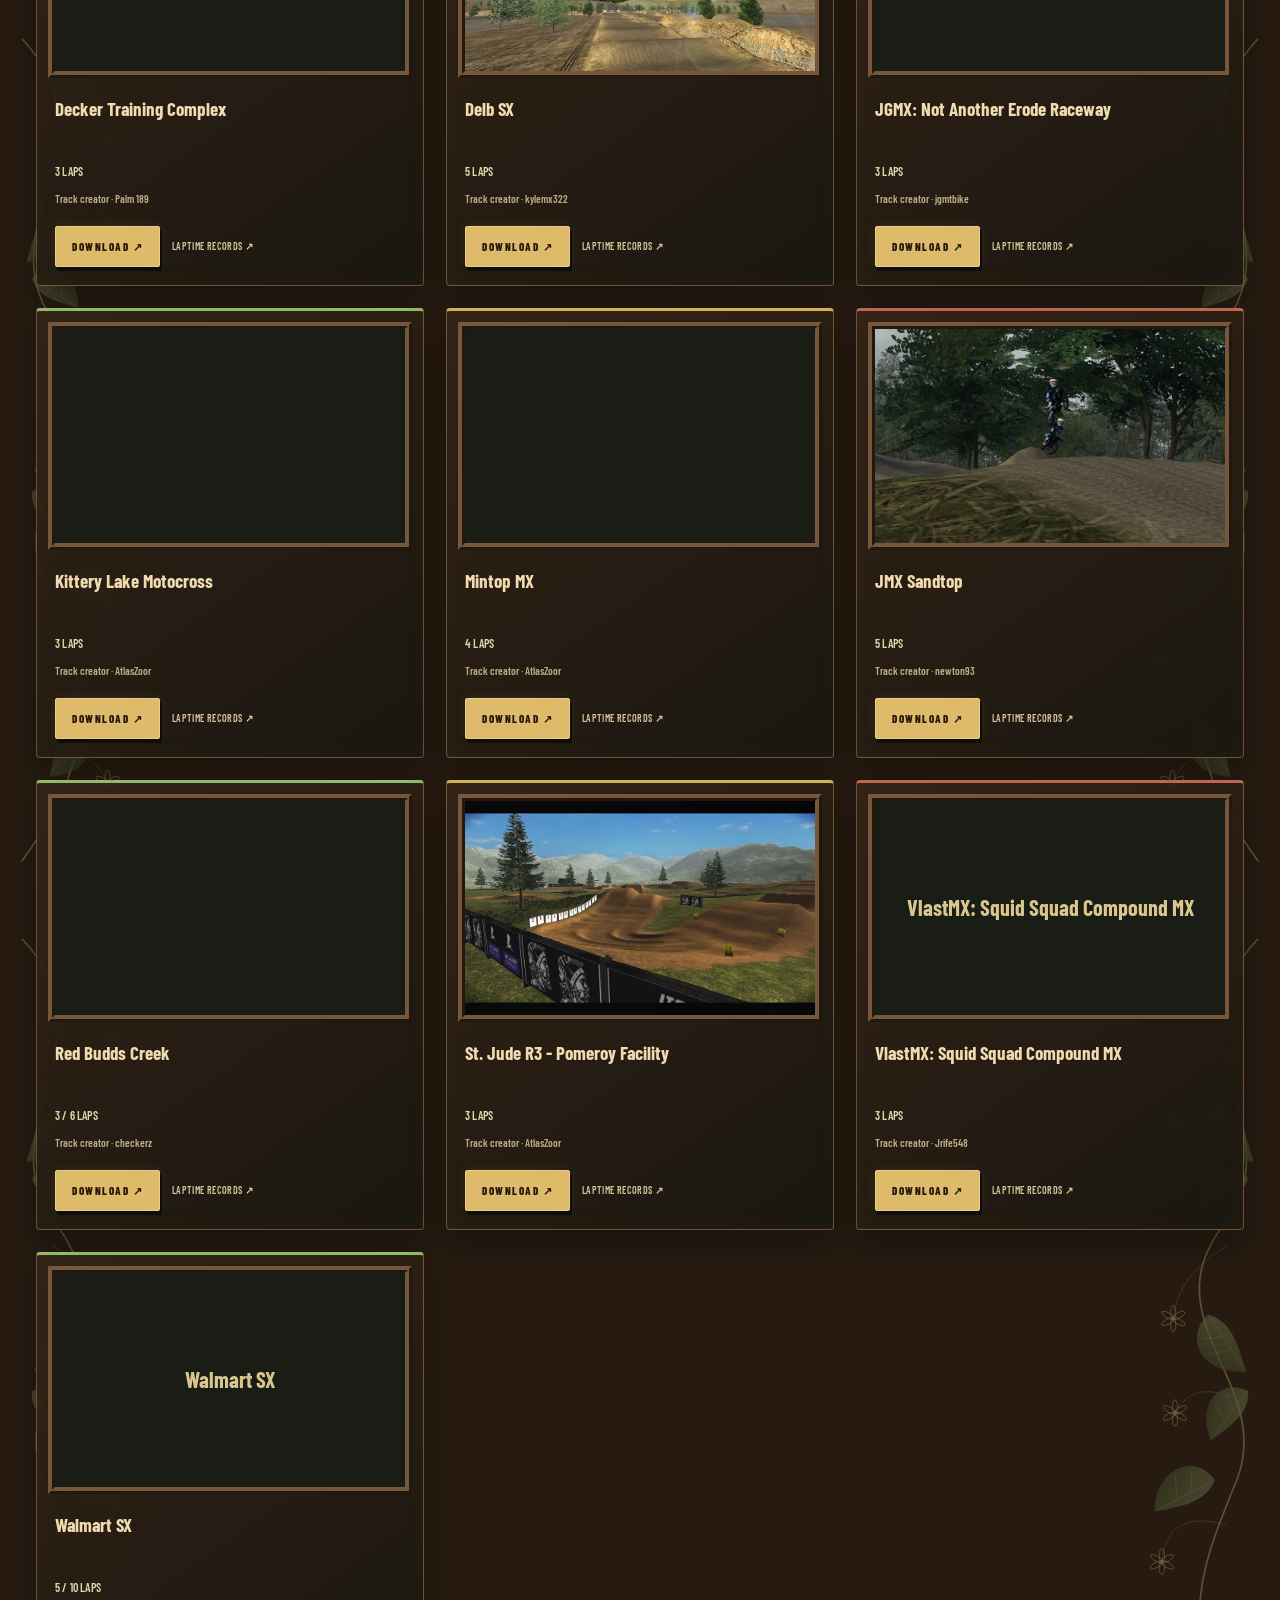
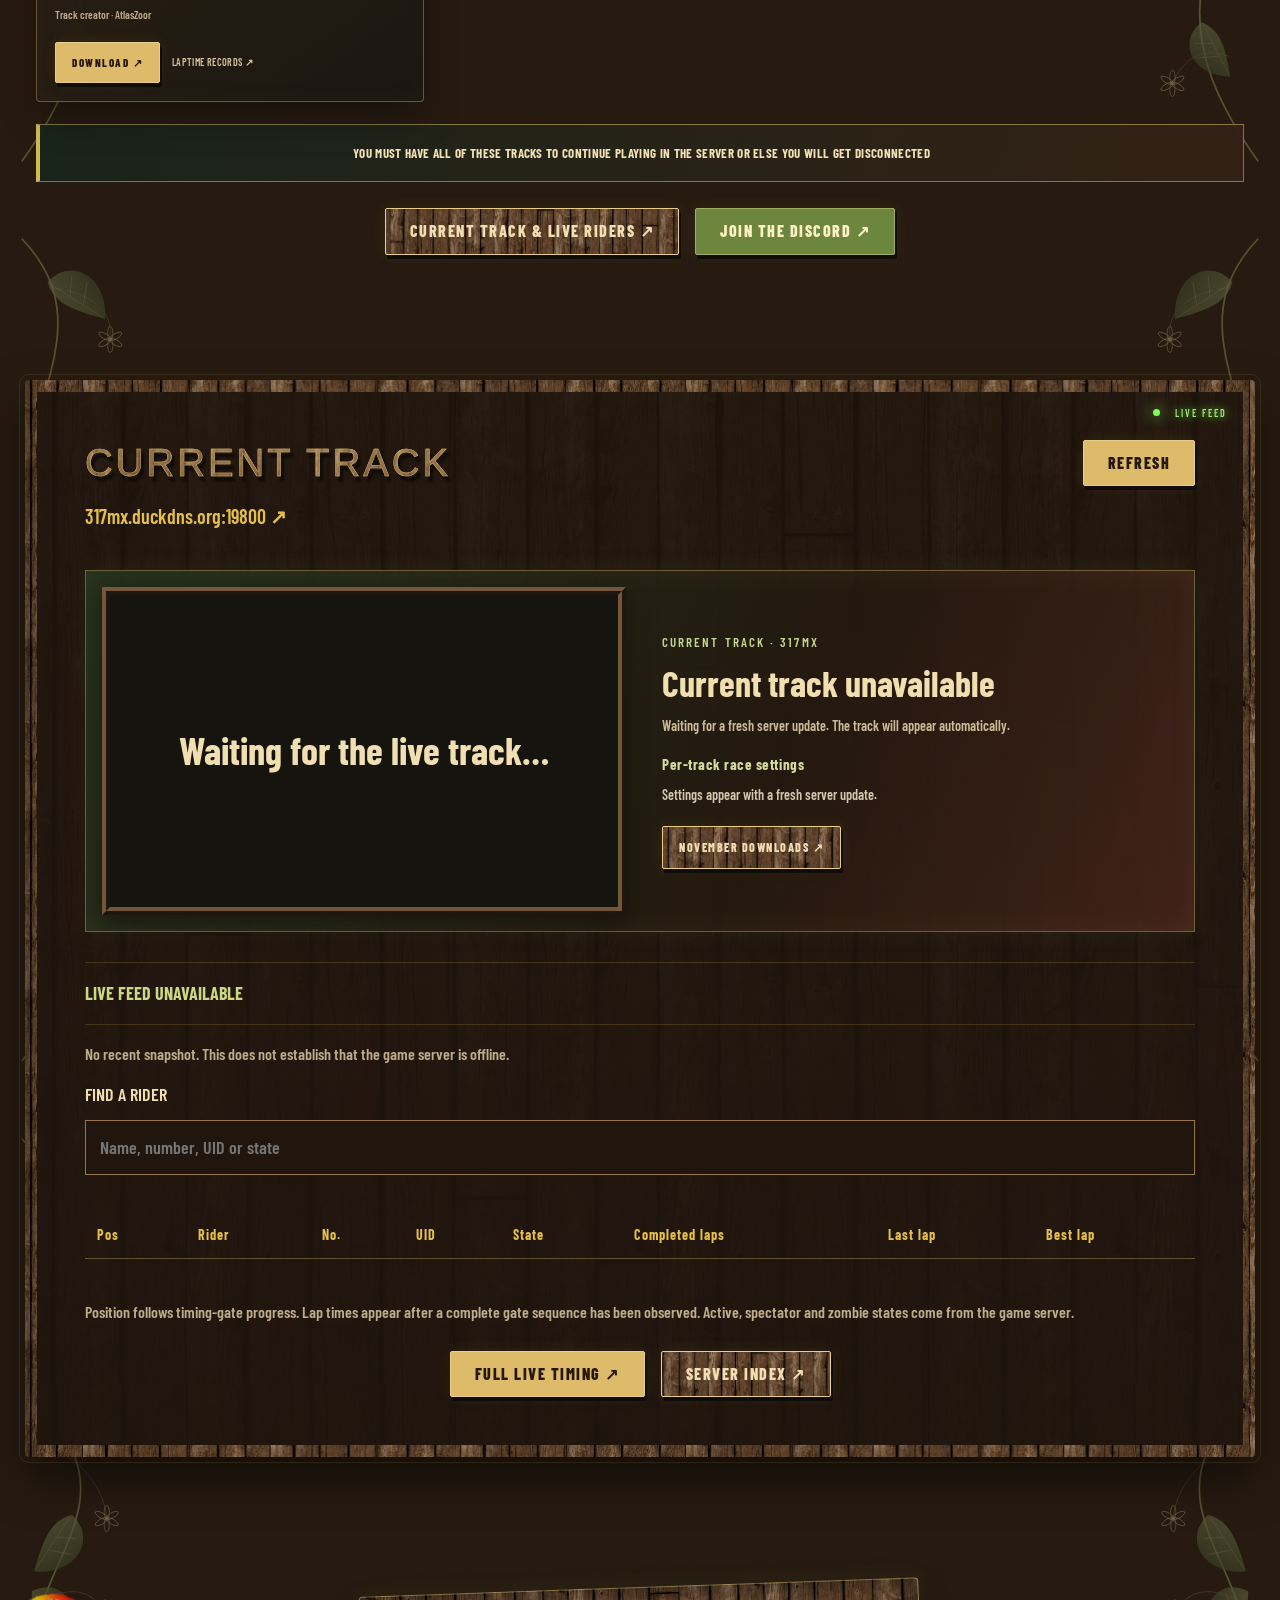
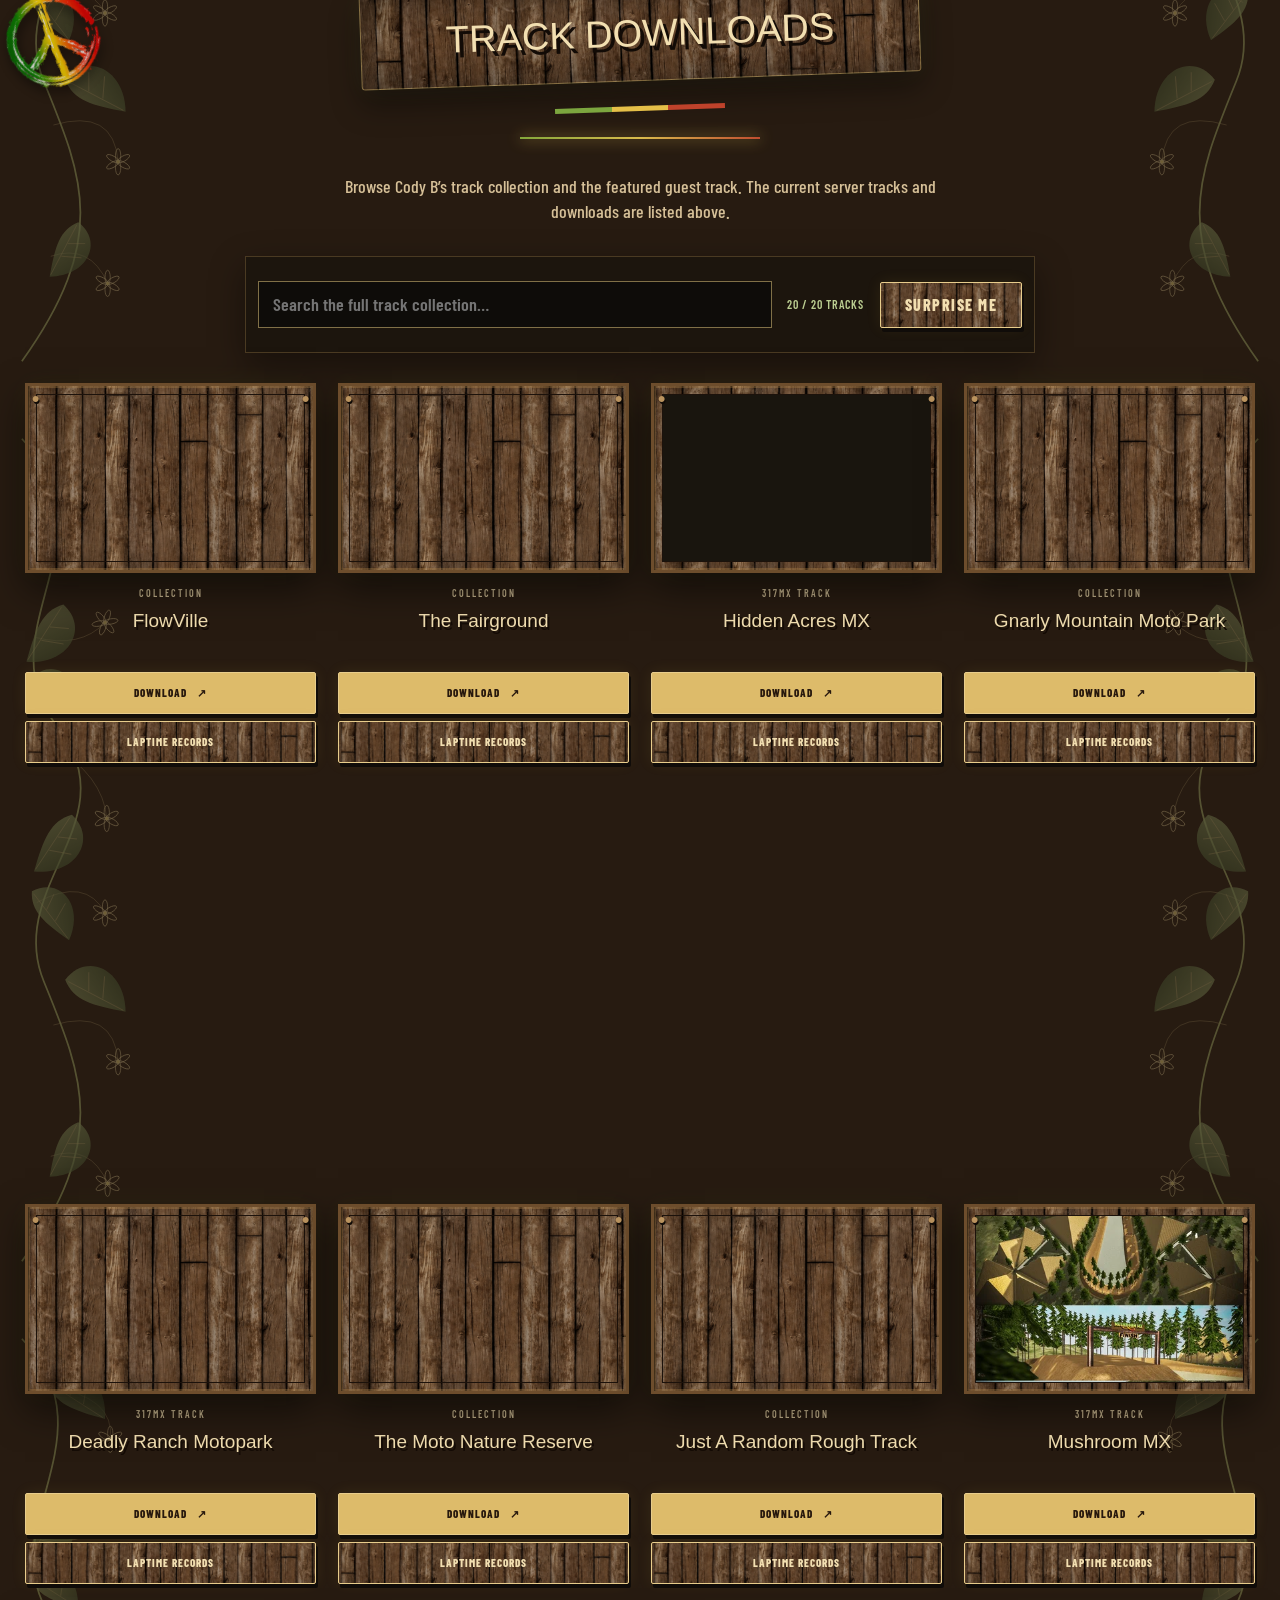
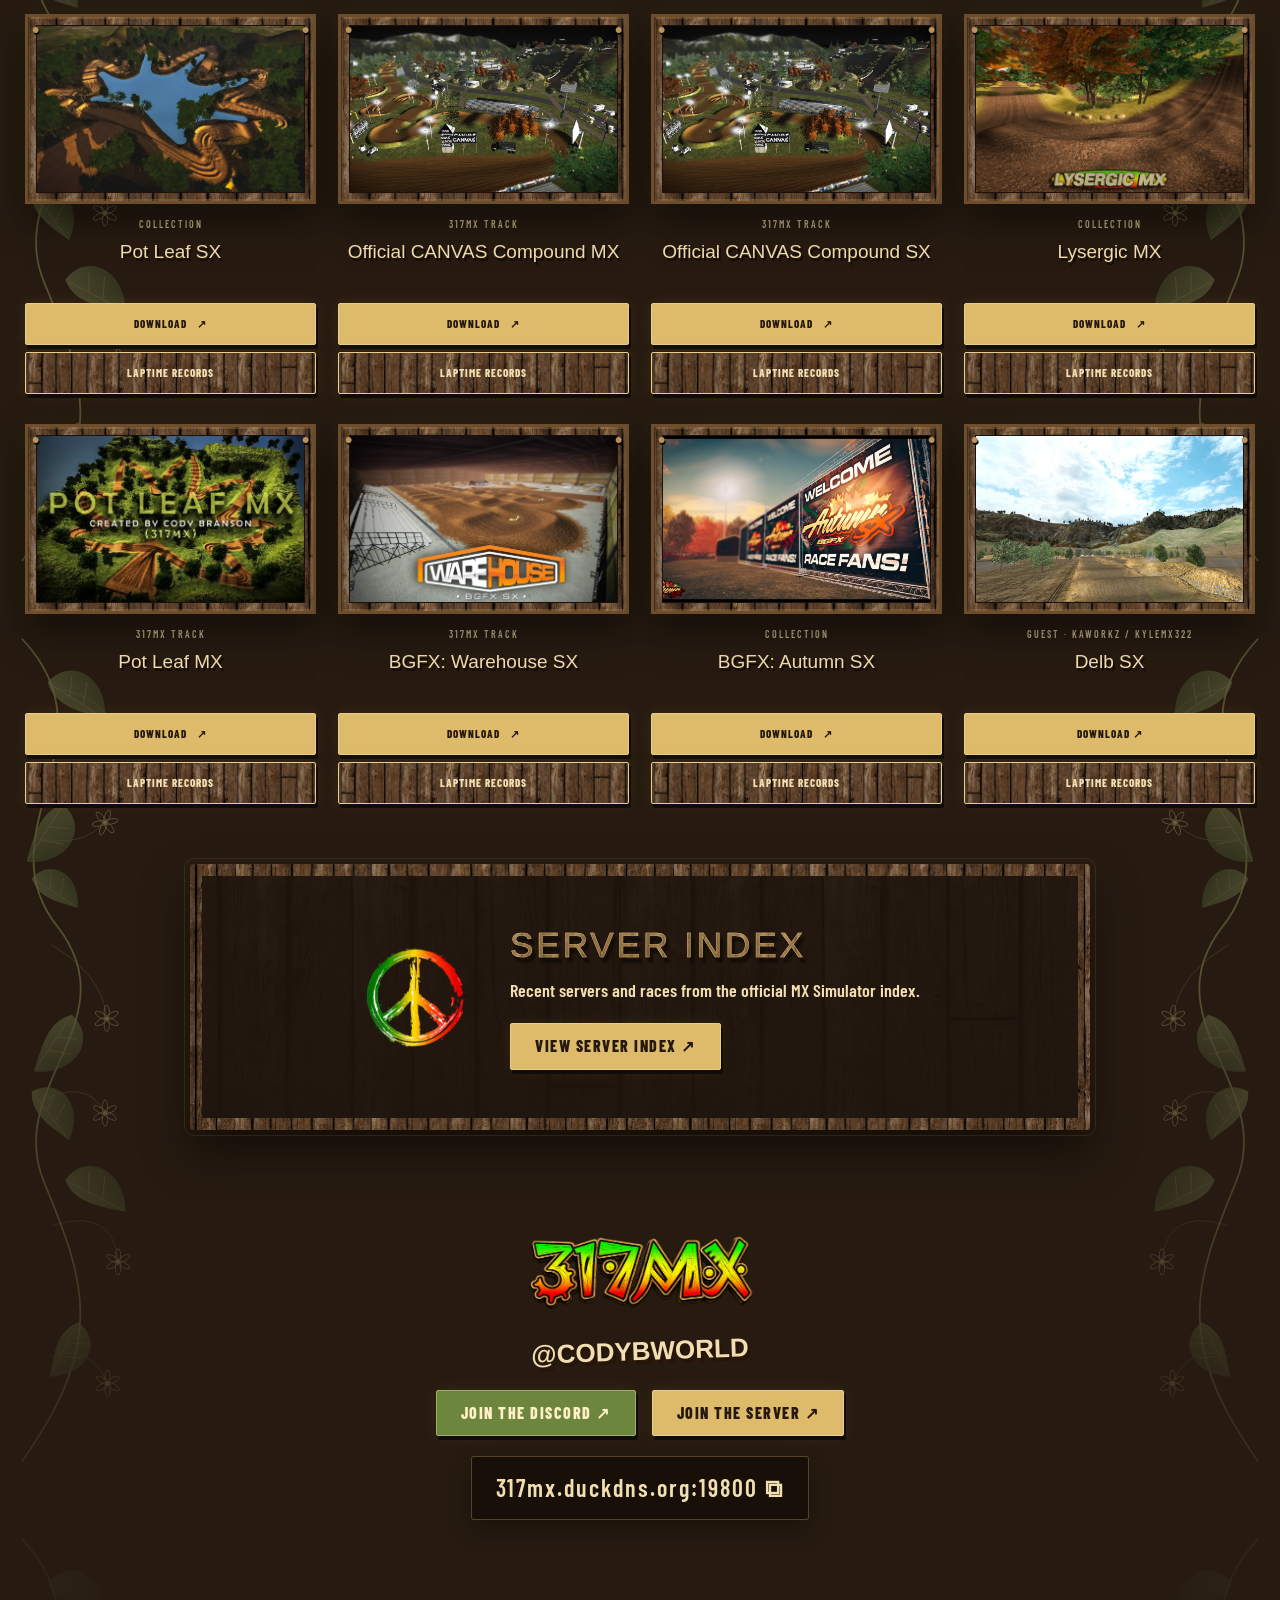
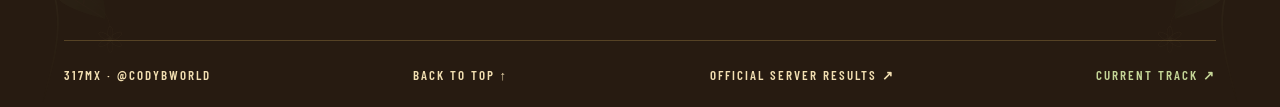
==== commit a0acc419: "Describe the three-restart track vote allowance" ====
--- a/index.html
+++ b/index.html
@@ -2,7 +2,7 @@
 <div class="november-heading"><h2 class="wood-text" id="rotation-title">CURRENT SERVER TRACKS</h2>
 <div class="rasta"></div><p>Mintop MX default · Manual restarts · Track and erode voting</p></div>
 <p class="rotation-warning"><strong>YOU MUST HAVE ALL OF THESE TRACKS TO CONTINUE PLAYING IN THE SERVER OR ELSE YOU WILL GET DISCONNECTED</strong></p>
-<p class="november-rules"><span data-track-count>Install all 10 tracks before joining.</span> Riders restart races manually. Mintop MX is the default. A passed track vote selects the next race only.</p>
+<p class="november-rules"><span data-track-count>Install all 10 tracks before joining.</span> Riders restart races manually. Mintop MX is the default. After a voted track loads, its third restart returns to Mintop, even if races are unfinished.</p>
 <p class="november-rules">IN-GAME VOTING · Find track numbers with <code>server,listtracks</code>. Vote using <code>server,callvote settrack #</code> or <code>server,callvote erode #</code>. Respond with <code>server,vote yes</code> or <code>server,vote no</code>. Erode carries across tracks and restarts until a passed vote or owner command changes it.</p>
 <div class="november-grid" data-current-track-list><article class="november-card" data-rotation-id="decker"><div class="november-photo"><span class="rotation-wordmark">Decker Training Complex</span></div><div class="november-card-body"><h3>Decker Training Complex</h3><p class="november-settings">3 LAPS</p><p class="november-credit">Track creator · Palm 189</p><div class="november-actions"><a class="button" href="https://forum.mxsimulator.com/viewtopic.php?t=57732" target="_blank" rel="noopener noreferrer" aria-label="Download Decker Training Complex">DOWNLOAD ↗</a><a class="november-records" href="records.html?track=Decker%20Training%20Complex">LAPTIME RECORDS ↗</a></div></div></article><article class="november-card" data-rotation-id="DelbSx"><div class="november-photo"><img src="assets/tracks/42795.webp" alt="Delb SX track" loading="lazy" decoding="async" width="900" height="560"></div><div class="november-card-body"><h3>Delb SX</h3><p class="november-settings">5 LAPS</p><p class="november-credit">Track creator · kylemx322</p><div class="november-actions"><a class="button" href="https://forum.mxsimulator.com/viewtopic.php?t=42795" target="_blank" rel="noopener noreferrer" aria-label="Download Delb SX">DOWNLOAD ↗</a><a class="november-records" href="records.html?track=DelbSX">LAPTIME RECORDS ↗</a></div></div></article><article class="november-card" data-rotation-id="JGMXsuzuki"><div class="november-photo"><span class="rotation-wordmark">JGMX: Not Another Erode Raceway</span></div><div class="november-card-body"><h3>JGMX: Not Another Erode Raceway</h3><p class="november-settings">3 LAPS</p><p class="november-credit">Track creator · jgmtbike</p><div class="november-actions"><a class="button" href="https://forum.mxsimulator.com/viewtopic.php?t=49531" target="_blank" rel="noopener noreferrer" aria-label="Download JGMX: Not Another Erode Raceway">DOWNLOAD ↗</a><a class="november-records" href="records.html?track=JGMX%3A%20Not%20Another%20Erode%20Raceway">LAPTIME RECORDS ↗</a></div></div></article><article class="november-card" data-rotation-id="KitteryMX"><div class="november-photo"><img src="assets/tracks/52902.webp" alt="Kittery Lake Motocross track" loading="lazy" decoding="async" width="900" height="560"></div><div class="november-card-body"><h3>Kittery Lake Motocross</h3><p class="november-settings">3 LAPS</p><p class="november-credit">Track creator · AtlasZoor</p><div class="november-actions"><a class="button" href="https://forum.mxsimulator.com/viewtopic.php?t=52902" target="_blank" rel="noopener noreferrer" aria-label="Download Kittery Lake Motocross">DOWNLOAD ↗</a><a class="november-records" href="records.html?track=Kittery%20Lake%20Motocross">LAPTIME RECORDS ↗</a></div></div></article><article class="november-card" data-rotation-id="Mintop"><div class="november-photo"><img src="assets/tracks/46694.webp" alt="Mintop MX track" loading="lazy" decoding="async" width="900" height="560"></div><div class="november-card-body"><h3>Mintop MX</h3><p class="november-settings">4 LAPS</p><p class="november-credit">Track creator · AtlasZoor</p><div class="november-actions"><a class="button" href="https://forum.mxsimulator.com/viewtopic.php?t=46694" target="_blank" rel="noopener noreferrer" aria-label="Download Mintop MX">DOWNLOAD ↗</a><a class="november-records" href="records.html?track=Mintop%20MX">LAPTIME RECORDS ↗</a></div></div></article><article class="november-card" data-rotation-id="JMX-Sandtop"><div class="november-photo"><img src="assets/tracks/58225.webp" alt="JMX Sandtop track" loading="lazy" decoding="async" width="900" height="560"></div><div class="november-card-body"><h3>JMX Sandtop</h3><p class="november-settings">5 LAPS</p><p class="november-credit">Track creator · newton93</p><div class="november-actions"><a class="button" href="https://forum.mxsimulator.com/viewtopic.php?t=58225" target="_blank" rel="noopener noreferrer" aria-label="Download JMX Sandtop">DOWNLOAD ↗</a><a class="november-records" href="records.html?track=JMX-Sandtop">LAPTIME RECORDS ↗</a></div></div></article><article class="november-card" data-rotation-id="redbuddscreek"><div class="november-photo"><img src="assets/tracks/45324.webp" alt="Red Budds Creek track" loading="lazy" decoding="async" width="900" height="560"></div><div class="november-card-body"><h3>Red Budds Creek</h3><p class="november-settings">3 / 6 LAPS</p><p class="november-credit">Track creator · checkerz</p><div class="november-actions"><a class="button" href="https://forum.mxsimulator.com/viewtopic.php?t=45324" target="_blank" rel="noopener noreferrer" aria-label="Download Red Budds Creek">DOWNLOAD ↗</a><a class="november-records" href="records.html?track=2017%20St.%20Jude%20Rd%204%20-%20Red%20Budds%20Creek%20at%20MotoagogoLand">LAPTIME RECORDS ↗</a></div></div></article><article class="november-card" data-rotation-id="StJudeR3"><div class="november-photo"><img src="assets/tracks/52328.webp" alt="St. Jude R3 - Pomeroy Facility track" loading="lazy" decoding="async" width="900" height="560"></div><div class="november-card-body"><h3>St. Jude R3 - Pomeroy Facility</h3><p class="november-settings">3 LAPS</p><p class="november-credit">Track creator · AtlasZoor</p><div class="november-actions"><a class="button" href="https://forum.mxsimulator.com/viewtopic.php?t=52328" target="_blank" rel="noopener noreferrer" aria-label="Download St. Jude R3 - Pomeroy Facility">DOWNLOAD ↗</a><a class="november-records" href="records.html?track=2019%20St.Jude%20Round%203%20-%20Pomeroy%20Facility">LAPTIME RECORDS ↗</a></div></div></article><article class="november-card" data-rotation-id="VMXSquidMX"><div class="november-photo"><span class="rotation-wordmark">VlastMX: Squid Squad Compound MX</span></div><div class="november-card-body"><h3>VlastMX: Squid Squad Compound MX</h3><p class="november-settings">3 LAPS</p><p class="november-credit">Track creator · Jrife548</p><div class="november-actions"><a class="button" href="https://forum.mxsimulator.com/viewtopic.php?t=53238" target="_blank" rel="noopener noreferrer" aria-label="Download VlastMX: Squid Squad Compound MX">DOWNLOAD ↗</a><a class="november-records" href="records.html?track=VlastMX%3A%20Squid%20Squad%20Compound%20Motocross">LAPTIME RECORDS ↗</a></div></div></article><article class="november-card" data-rotation-id="WalmartSX"><div class="november-photo"><span class="rotation-wordmark">Walmart SX</span></div><div class="november-card-body"><h3>Walmart SX</h3><p class="november-settings">5 / 10 LAPS</p><p class="november-credit">Track creator · AtlasZoor</p><div class="november-actions"><a class="button" href="https://forum.mxsimulator.com/viewtopic.php?t=60692" target="_blank" rel="noopener noreferrer" aria-label="Download Walmart SX">DOWNLOAD ↗</a><a class="november-records" href="records.html?track=Walmart%20SX">LAPTIME RECORDS ↗</a></div></div></article></div>
 <p class="rotation-warning"><strong>YOU MUST HAVE ALL OF THESE TRACKS TO CONTINUE PLAYING IN THE SERVER OR ELSE YOU WILL GET DISCONNECTED</strong></p>
@@ -10,7 +10,7 @@
 <a class="button discord" href="https://discord.gg/Y76PCKKFvc" target="_blank" rel="noopener noreferrer">JOIN THE DISCORD ↗</a></div>
 </section><section class="wood-panel live-panel arrival" id="current-server" data-live-panel aria-label="Current live server"><div class="live-heading"><h2 class="wood-text">CURRENT TRACK</h2><button class="button" data-live-refresh>REFRESH</button></div><a class="server-address" href="mxsimulator:317mx.duckdns.org:19800">317mx.duckdns.org:19800 ↗</a><section class="current-track-card" data-current-track aria-label="Current server track">
 <div class="current-track-visual"><img data-current-photo alt="" width="800" height="500" hidden decoding="async"><span data-current-photo-note>Waiting for the live track…</span></div>
-<div class="current-track-details"><p class="current-track-eyebrow">CURRENT TRACK · 317MX</p><h3 data-current-name>Connecting to server…</h3><p data-current-freshness role="status">The photo follows the live server.</p><p class="current-track-settings" data-current-settings>Per-track race settings</p><p class="current-track-rule" data-current-rule>Riders restart races manually. Mintop MX is the default. A passed track vote selects the next race only.</p><p class="current-track-credit" data-current-credit hidden></p><div class="current-track-actions"><a class="button" data-current-download hidden target="_blank" rel="noopener noreferrer">DOWNLOAD THIS TRACK ↗</a><a class="button wood-button" href="index.html#rotation">NOVEMBER DOWNLOADS ↗</a></div></div></section><div class="live-summary"><strong data-live-state>CONNECTING</strong><span data-live-track></span><span data-live-laps></span></div><p class="small" data-live-updated role="status"></p><label>FIND A RIDER<input type="search" data-live-filter placeholder="Name, number, UID or state" autocomplete="off"></label><div class="table-scroll"><table><caption class="sr-only">Current 317MX riders and timing</caption><thead><tr><th>Pos</th><th>Rider</th><th>No.</th><th>UID</th><th>State</th><th>Completed laps</th><th>Last lap</th><th>Best lap</th></tr></thead><tbody data-live-rows></tbody></table></div><p class="small">Position follows timing-gate progress. Lap times appear after a complete gate sequence has been observed. Active, spectator and zombie states come from the game server.</p><div class="actions"><a class="button" href="live.html">FULL LIVE TIMING ↗</a><a class="button wood-button" href="servers.html">SERVER INDEX ↗</a></div></section><section class="gallery" id="tracks"><div class="section-heading reveal"><img class="peace float" src="assets/peace.png" alt=""><h2>TRACK DOWNLOADS</h2><div class="rasta"></div></div><p class="gallery-note">Browse Cody B’s track collection and the featured guest track. The current server tracks and downloads are listed above.</p><div class="grid"><article class="card reveal"><button class="frame" data-preview data-title="FlowVille" data-url="https://forum.mxsimulator.com/viewtopic.php?t=59019" aria-label="Enlarge FlowVille photo"><img src="assets/tracks/59019.webp" alt="FlowVille track" loading="lazy" decoding="async" width="640" height="400"></button><span class="collection-state">COLLECTION</span><h3>FlowVille</h3><div class="card-actions"><a class="button " href="https://forum.mxsimulator.com/viewtopic.php?t=59019" target="_blank" rel="noopener noreferrer" aria-label="Download FlowVille">DOWNLOAD <span aria-hidden="true">↗</span></a><a class="button records-button" href="records.html?track=FlowVille">LAPTIME RECORDS</a></div></article>
+<div class="current-track-details"><p class="current-track-eyebrow">CURRENT TRACK · 317MX</p><h3 data-current-name>Connecting to server…</h3><p data-current-freshness role="status">The photo follows the live server.</p><p class="current-track-settings" data-current-settings>Per-track race settings</p><p class="current-track-rule" data-current-rule>Riders restart races manually. Mintop MX is the default. After a voted track loads, its third restart returns to Mintop, even if races are unfinished.</p><p class="current-track-credit" data-current-credit hidden></p><div class="current-track-actions"><a class="button" data-current-download hidden target="_blank" rel="noopener noreferrer">DOWNLOAD THIS TRACK ↗</a><a class="button wood-button" href="index.html#rotation">NOVEMBER DOWNLOADS ↗</a></div></div></section><div class="live-summary"><strong data-live-state>CONNECTING</strong><span data-live-track></span><span data-live-laps></span></div><p class="small" data-live-updated role="status"></p><label>FIND A RIDER<input type="search" data-live-filter placeholder="Name, number, UID or state" autocomplete="off"></label><div class="table-scroll"><table><caption class="sr-only">Current 317MX riders and timing</caption><thead><tr><th>Pos</th><th>Rider</th><th>No.</th><th>UID</th><th>State</th><th>Completed laps</th><th>Last lap</th><th>Best lap</th></tr></thead><tbody data-live-rows></tbody></table></div><p class="small">Position follows timing-gate progress. Lap times appear after a complete gate sequence has been observed. Active, spectator and zombie states come from the game server.</p><div class="actions"><a class="button" href="live.html">FULL LIVE TIMING ↗</a><a class="button wood-button" href="servers.html">SERVER INDEX ↗</a></div></section><section class="gallery" id="tracks"><div class="section-heading reveal"><img class="peace float" src="assets/peace.png" alt=""><h2>TRACK DOWNLOADS</h2><div class="rasta"></div></div><p class="gallery-note">Browse Cody B’s track collection and the featured guest track. The current server tracks and downloads are listed above.</p><div class="grid"><article class="card reveal"><button class="frame" data-preview data-title="FlowVille" data-url="https://forum.mxsimulator.com/viewtopic.php?t=59019" aria-label="Enlarge FlowVille photo"><img src="assets/tracks/59019.webp" alt="FlowVille track" loading="lazy" decoding="async" width="640" height="400"></button><span class="collection-state">COLLECTION</span><h3>FlowVille</h3><div class="card-actions"><a class="button " href="https://forum.mxsimulator.com/viewtopic.php?t=59019" target="_blank" rel="noopener noreferrer" aria-label="Download FlowVille">DOWNLOAD <span aria-hidden="true">↗</span></a><a class="button records-button" href="records.html?track=FlowVille">LAPTIME RECORDS</a></div></article>
 <article class="card reveal"><button class="frame" data-preview data-title="The Fairground" data-url="https://forum.mxsimulator.com/viewtopic.php?t=60551" aria-label="Enlarge The Fairground photo"><img src="assets/tracks/60551.webp" alt="The Fairground track" loading="lazy" decoding="async" width="640" height="400"></button><span class="collection-state">COLLECTION</span><h3>The Fairground</h3><div class="card-actions"><a class="button " href="https://forum.mxsimulator.com/viewtopic.php?t=60551" target="_blank" rel="noopener noreferrer" aria-label="Download The Fairground">DOWNLOAD <span aria-hidden="true">↗</span></a><a class="button records-button" href="records.html?track=The%20Fairground">LAPTIME RECORDS</a></div></article>
 <article class="card reveal" data-collection-id="HiddenAcresMX"><button class="frame" data-preview data-title="Hidden Acres MX" data-url="https://forum.mxsimulator.com/viewtopic.php?t=61401" aria-label="Enlarge Hidden Acres MX photo"><img src="assets/tracks/61401.webp" alt="Hidden Acres MX track" loading="lazy" decoding="async" width="640" height="400"></button><span class="collection-state">317MX TRACK</span><h3>Hidden Acres MX</h3><div class="card-actions"><a class="button " href="https://forum.mxsimulator.com/viewtopic.php?t=61401" target="_blank" rel="noopener noreferrer" aria-label="Download Hidden Acres MX">DOWNLOAD <span aria-hidden="true">↗</span></a><a class="button records-button" href="records.html?track=Hidden%20Acres%20MX">LAPTIME RECORDS</a></div></article>
 <article class="card reveal"><button class="frame" data-preview data-title="Gnarly Mountain Moto Park" data-url="https://forum.mxsimulator.com/viewtopic.php?t=60164" aria-label="Enlarge Gnarly Mountain Moto Park photo"><img src="assets/tracks/60164.webp" alt="Gnarly Mountain Moto Park track" loading="lazy" decoding="async" width="640" height="400"></button><span class="collection-state">COLLECTION</span><h3>Gnarly Mountain Moto Park</h3><div class="card-actions"><a class="button " href="https://forum.mxsimulator.com/viewtopic.php?t=60164" target="_blank" rel="noopener noreferrer" aria-label="Download Gnarly Mountain Moto Park">DOWNLOAD <span aria-hidden="true">↗</span></a><a class="button records-button" href="records.html?track=Gnarly%20Mountain%20Moto%20Park">LAPTIME RECORDS</a></div></article>
@@ -28,5 +28,5 @@
 <article class="card reveal"><button class="frame" data-preview data-title="Lysergic MX" data-url="https://forum.mxsimulator.com/viewtopic.php?f=4&amp;t=59435&amp;p=909887#p909887" aria-label="Enlarge Lysergic MX photo"><img src="assets/tracks/59435.webp" alt="Lysergic MX track" loading="lazy" decoding="async" width="640" height="400"></button><span class="collection-state">COLLECTION</span><h3>Lysergic MX</h3><div class="card-actions"><a class="button " href="https://forum.mxsimulator.com/viewtopic.php?f=4&amp;t=59435&amp;p=909887#p909887" target="_blank" rel="noopener noreferrer" aria-label="Download Lysergic MX">DOWNLOAD <span aria-hidden="true">↗</span></a><a class="button records-button" href="records.html?track=Lysergic%20MX">LAPTIME RECORDS</a></div></article>
 <article class="card reveal" data-collection-id="317PotLeafMX"><button class="frame" data-preview data-title="Pot Leaf MX" data-url="https://forum.mxsimulator.com/viewtopic.php?f=4&amp;t=59152&amp;p=908269#p908269" aria-label="Enlarge Pot Leaf MX photo"><img src="assets/tracks/59152.webp" alt="Pot Leaf MX track" loading="lazy" decoding="async" width="640" height="400"></button><span class="collection-state">317MX TRACK</span><h3>Pot Leaf MX</h3><div class="card-actions"><a class="button " href="https://forum.mxsimulator.com/viewtopic.php?f=4&amp;t=59152&amp;p=908269#p908269" target="_blank" rel="noopener noreferrer" aria-label="Download Pot Leaf MX">DOWNLOAD <span aria-hidden="true">↗</span></a><a class="button records-button" href="records.html?track=Pot%20Leaf%20MX">LAPTIME RECORDS</a></div></article>
 <article class="card reveal" data-collection-id="BGFXWarehouseSX"><button class="frame" data-preview data-title="BGFX: Warehouse SX" data-url="https://forum.mxsimulator.com/viewtopic.php?f=4&amp;t=42777&amp;p=748586#p748586" aria-label="Enlarge BGFX: Warehouse SX photo"><img src="assets/tracks/42777.webp" alt="BGFX: Warehouse SX track" loading="lazy" decoding="async" width="640" height="400"></button><span class="collection-state">317MX TRACK</span><h3>BGFX: Warehouse SX</h3><div class="card-actions"><a class="button " href="https://forum.mxsimulator.com/viewtopic.php?f=4&amp;t=42777&amp;p=748586#p748586" target="_blank" rel="noopener noreferrer" aria-label="Download BGFX: Warehouse SX">DOWNLOAD <span aria-hidden="true">↗</span></a><a class="button records-button" href="records.html?track=BGFX%3A%20Warehouse%20SX">LAPTIME RECORDS</a></div></article>
-<article class="card reveal"><button class="frame" data-preview data-title="BGFX: Autumn SX" data-url="https://forum.mxsimulator.com/viewtopic.php?f=4&amp;t=42612&amp;p=746228#p746228" aria-label="Enlarge BGFX: Autumn SX photo"><img src="assets/tracks/42612.webp" alt="BGFX: Autumn SX track" loading="lazy" decoding="async" width="640" height="400"></button><span class="collection-state">COLLECTION</span><h3>BGFX: Autumn SX</h3><div class="card-actions"><a class="button " href="https://forum.mxsimulator.com/viewtopic.php?f=4&amp;t=42612&amp;p=746228#p746228" target="_blank" rel="noopener noreferrer" aria-label="Download BGFX: Autumn SX">DOWNLOAD <span aria-hidden="true">↗</span></a><a class="button records-button" href="records.html?track=BGFX%3A%20Autumn%20SX">LAPTIME RECORDS</a></div></article><article class="card reveal" data-collection-id="DelbSx"><button class="frame" data-preview data-title="Delb SX" data-url="https://forum.mxsimulator.com/viewtopic.php?t=42795" aria-label="Enlarge Delb SX photo"><img src="assets/tracks/42795.webp" alt="Delb SX track" loading="lazy" decoding="async" width="640" height="400"></button><span class="collection-state">GUEST · KAWORKZ / KYLEMX322</span><h3>Delb SX</h3><div class="card-actions"><a class="button" href="https://forum.mxsimulator.com/viewtopic.php?t=42795" target="_blank" rel="noopener noreferrer" aria-label="Download Delb SX">DOWNLOAD ↗</a><a class="button records-button" href="records.html?track=DelbSX">LAPTIME RECORDS</a></div></article></div></section><section class="server-index-teaser wood-panel"><img src="assets/peace.png" alt=""><div><h2 class="wood-text">SERVER INDEX</h2><p>Recent servers and races from the official MX Simulator index.</p><a class="button" href="servers.html">VIEW SERVER INDEX ↗</a></div></section><section class="closing reveal" id="discord"><img class="float" src="assets/logo.png" alt="317MX" loading="lazy"><p class="tag" data-letters>@CODYBWORLD</p><div class="actions"><a class="button discord" href="https://discord.gg/Y76PCKKFvc" target="_blank" rel="noopener noreferrer">JOIN THE DISCORD ↗</a><a class="button" href="mxsimulator:317mx.duckdns.org:19800">JOIN THE SERVER ↗</a></div><button class="address" data-copy aria-label="Copy server address">317mx.duckdns.org:19800 ⧉</button></section></main><footer><span>317MX · @CODYBWORLD</span><a href="#home">BACK TO TOP ↑</a><a href="https://servers.mxsimulator.com/servers/317mx.duckdns.org%3A19800/" target="_blank" rel="noopener noreferrer">OFFICIAL SERVER RESULTS ↗</a><a class="footer-rotation" href="index.html#current-server">CURRENT TRACK ↗</a></footer><script src="data-config.js"></script><script src="current-tracks.js?v=20261119" defer></script><script src="current-track.js?v=20261119-race" defer></script><script src="live-v5.js?v=20261107" defer></script><script src="common.js" defer></script><dialog class="lightbox" aria-label="Photo viewer"><button class="lightbox-close" aria-label="Close photo viewer">✕</button><img alt=""><div class="lightbox-controls"><button data-prev aria-label="Previous photo">←</button><p role="status"></p><button data-next aria-label="Next photo">→</button></div></dialog><script src="spectacle-v7.js?v=20261107" defer></script></body></html>
+<article class="card reveal"><button class="frame" data-preview data-title="BGFX: Autumn SX" data-url="https://forum.mxsimulator.com/viewtopic.php?f=4&amp;t=42612&amp;p=746228#p746228" aria-label="Enlarge BGFX: Autumn SX photo"><img src="assets/tracks/42612.webp" alt="BGFX: Autumn SX track" loading="lazy" decoding="async" width="640" height="400"></button><span class="collection-state">COLLECTION</span><h3>BGFX: Autumn SX</h3><div class="card-actions"><a class="button " href="https://forum.mxsimulator.com/viewtopic.php?f=4&amp;t=42612&amp;p=746228#p746228" target="_blank" rel="noopener noreferrer" aria-label="Download BGFX: Autumn SX">DOWNLOAD <span aria-hidden="true">↗</span></a><a class="button records-button" href="records.html?track=BGFX%3A%20Autumn%20SX">LAPTIME RECORDS</a></div></article><article class="card reveal" data-collection-id="DelbSx"><button class="frame" data-preview data-title="Delb SX" data-url="https://forum.mxsimulator.com/viewtopic.php?t=42795" aria-label="Enlarge Delb SX photo"><img src="assets/tracks/42795.webp" alt="Delb SX track" loading="lazy" decoding="async" width="640" height="400"></button><span class="collection-state">GUEST · KAWORKZ / KYLEMX322</span><h3>Delb SX</h3><div class="card-actions"><a class="button" href="https://forum.mxsimulator.com/viewtopic.php?t=42795" target="_blank" rel="noopener noreferrer" aria-label="Download Delb SX">DOWNLOAD ↗</a><a class="button records-button" href="records.html?track=DelbSX">LAPTIME RECORDS</a></div></article></div></section><section class="server-index-teaser wood-panel"><img src="assets/peace.png" alt=""><div><h2 class="wood-text">SERVER INDEX</h2><p>Recent servers and races from the official MX Simulator index.</p><a class="button" href="servers.html">VIEW SERVER INDEX ↗</a></div></section><section class="closing reveal" id="discord"><img class="float" src="assets/logo.png" alt="317MX" loading="lazy"><p class="tag" data-letters>@CODYBWORLD</p><div class="actions"><a class="button discord" href="https://discord.gg/Y76PCKKFvc" target="_blank" rel="noopener noreferrer">JOIN THE DISCORD ↗</a><a class="button" href="mxsimulator:317mx.duckdns.org:19800">JOIN THE SERVER ↗</a></div><button class="address" data-copy aria-label="Copy server address">317mx.duckdns.org:19800 ⧉</button></section></main><footer><span>317MX · @CODYBWORLD</span><a href="#home">BACK TO TOP ↑</a><a href="https://servers.mxsimulator.com/servers/317mx.duckdns.org%3A19800/" target="_blank" rel="noopener noreferrer">OFFICIAL SERVER RESULTS ↗</a><a class="footer-rotation" href="index.html#current-server">CURRENT TRACK ↗</a></footer><script src="data-config.js"></script><script src="current-tracks.js?v=20261119" defer></script><script src="current-track.js?v=20261120-restarts" defer></script><script src="live-v5.js?v=20261107" defer></script><script src="common.js" defer></script><dialog class="lightbox" aria-label="Photo viewer"><button class="lightbox-close" aria-label="Close photo viewer">✕</button><img alt=""><div class="lightbox-controls"><button data-prev aria-label="Previous photo">←</button><p role="status"></p><button data-next aria-label="Next photo">→</button></div></dialog><script src="spectacle-v7.js?v=20261107" defer></script></body></html>
 
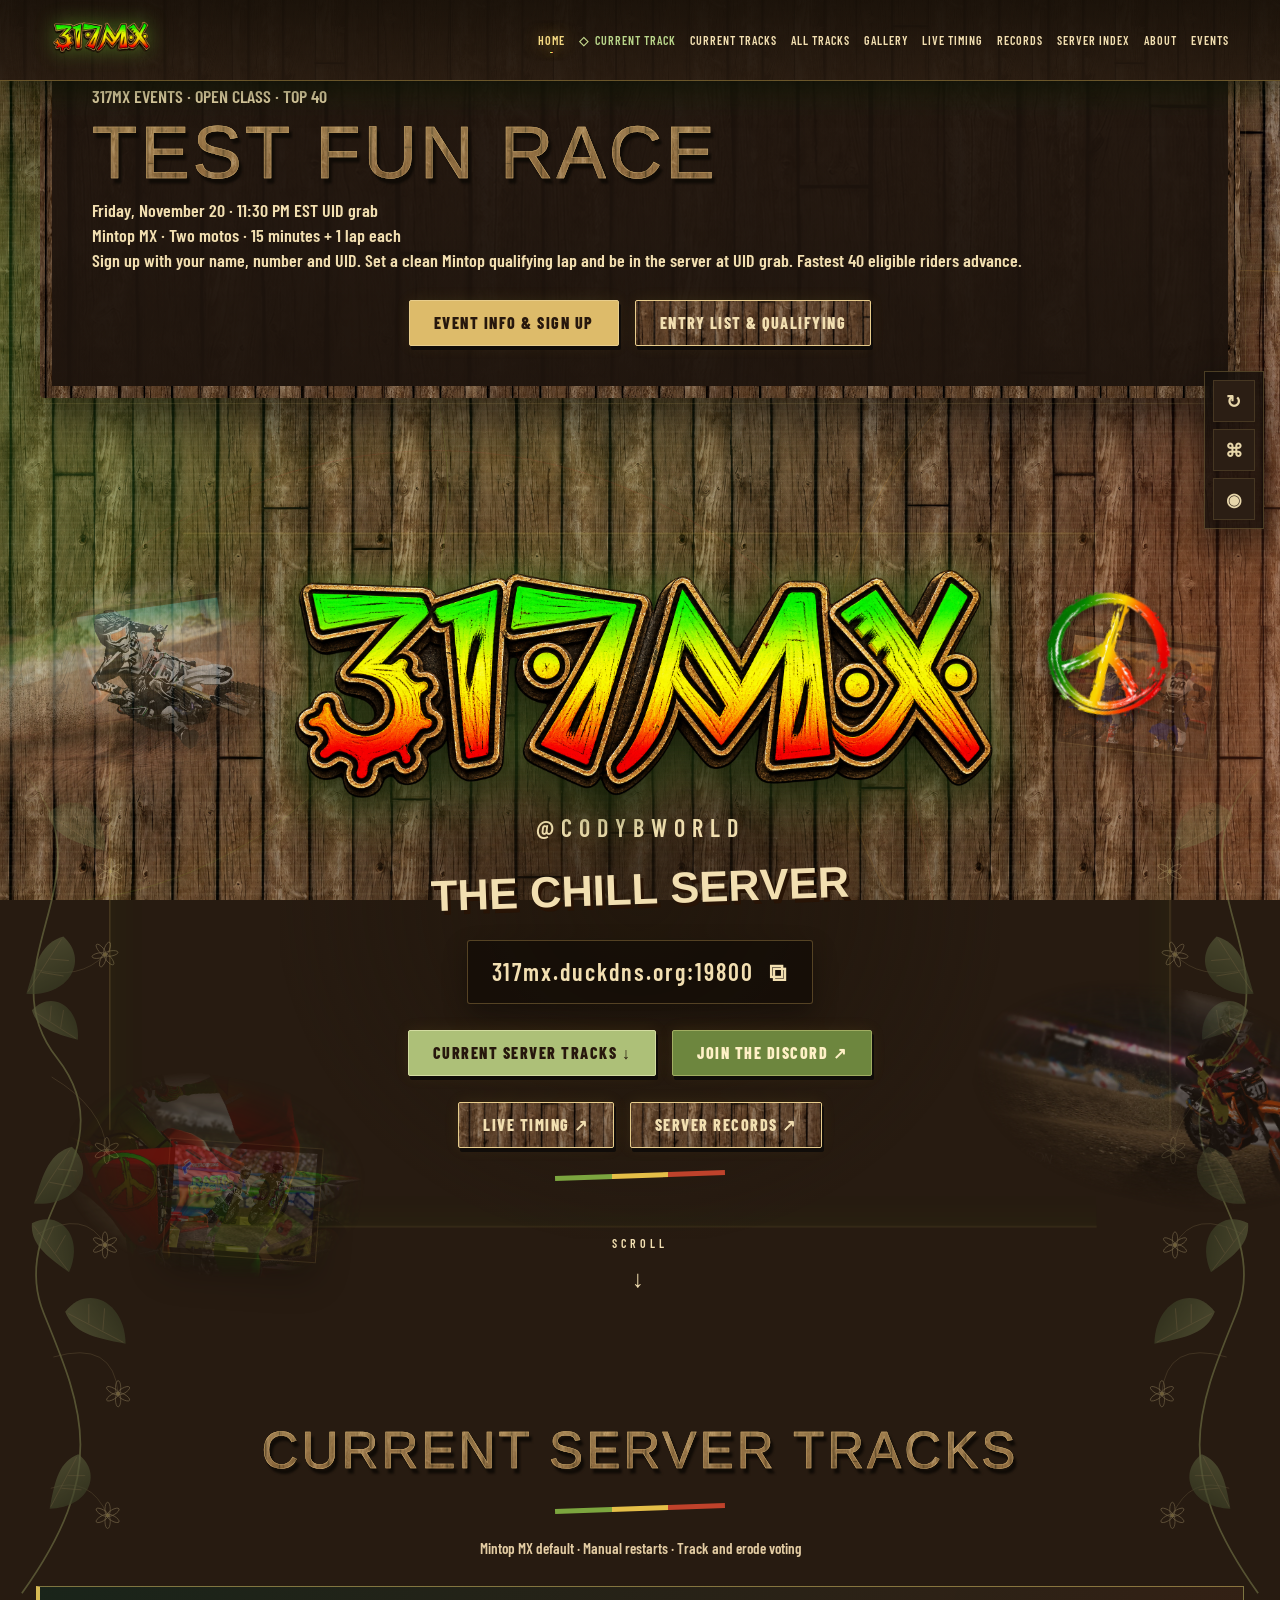
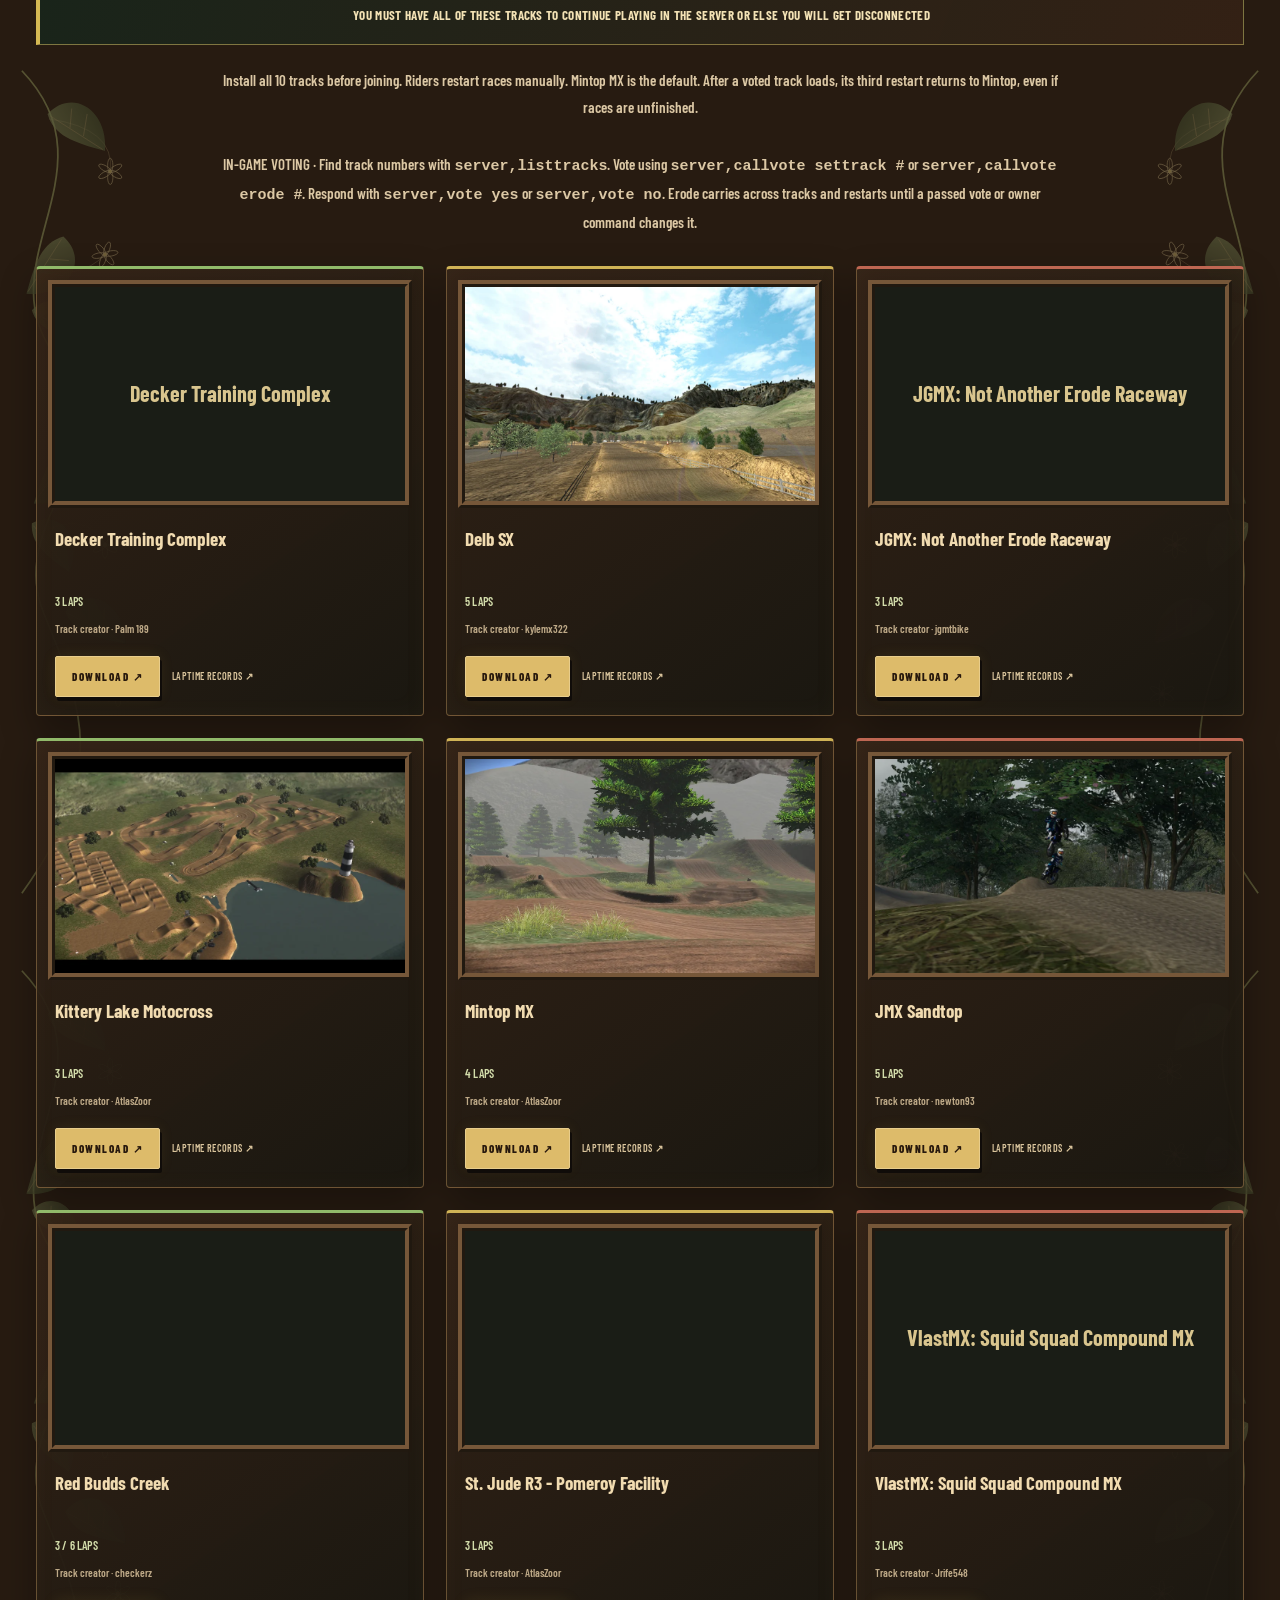
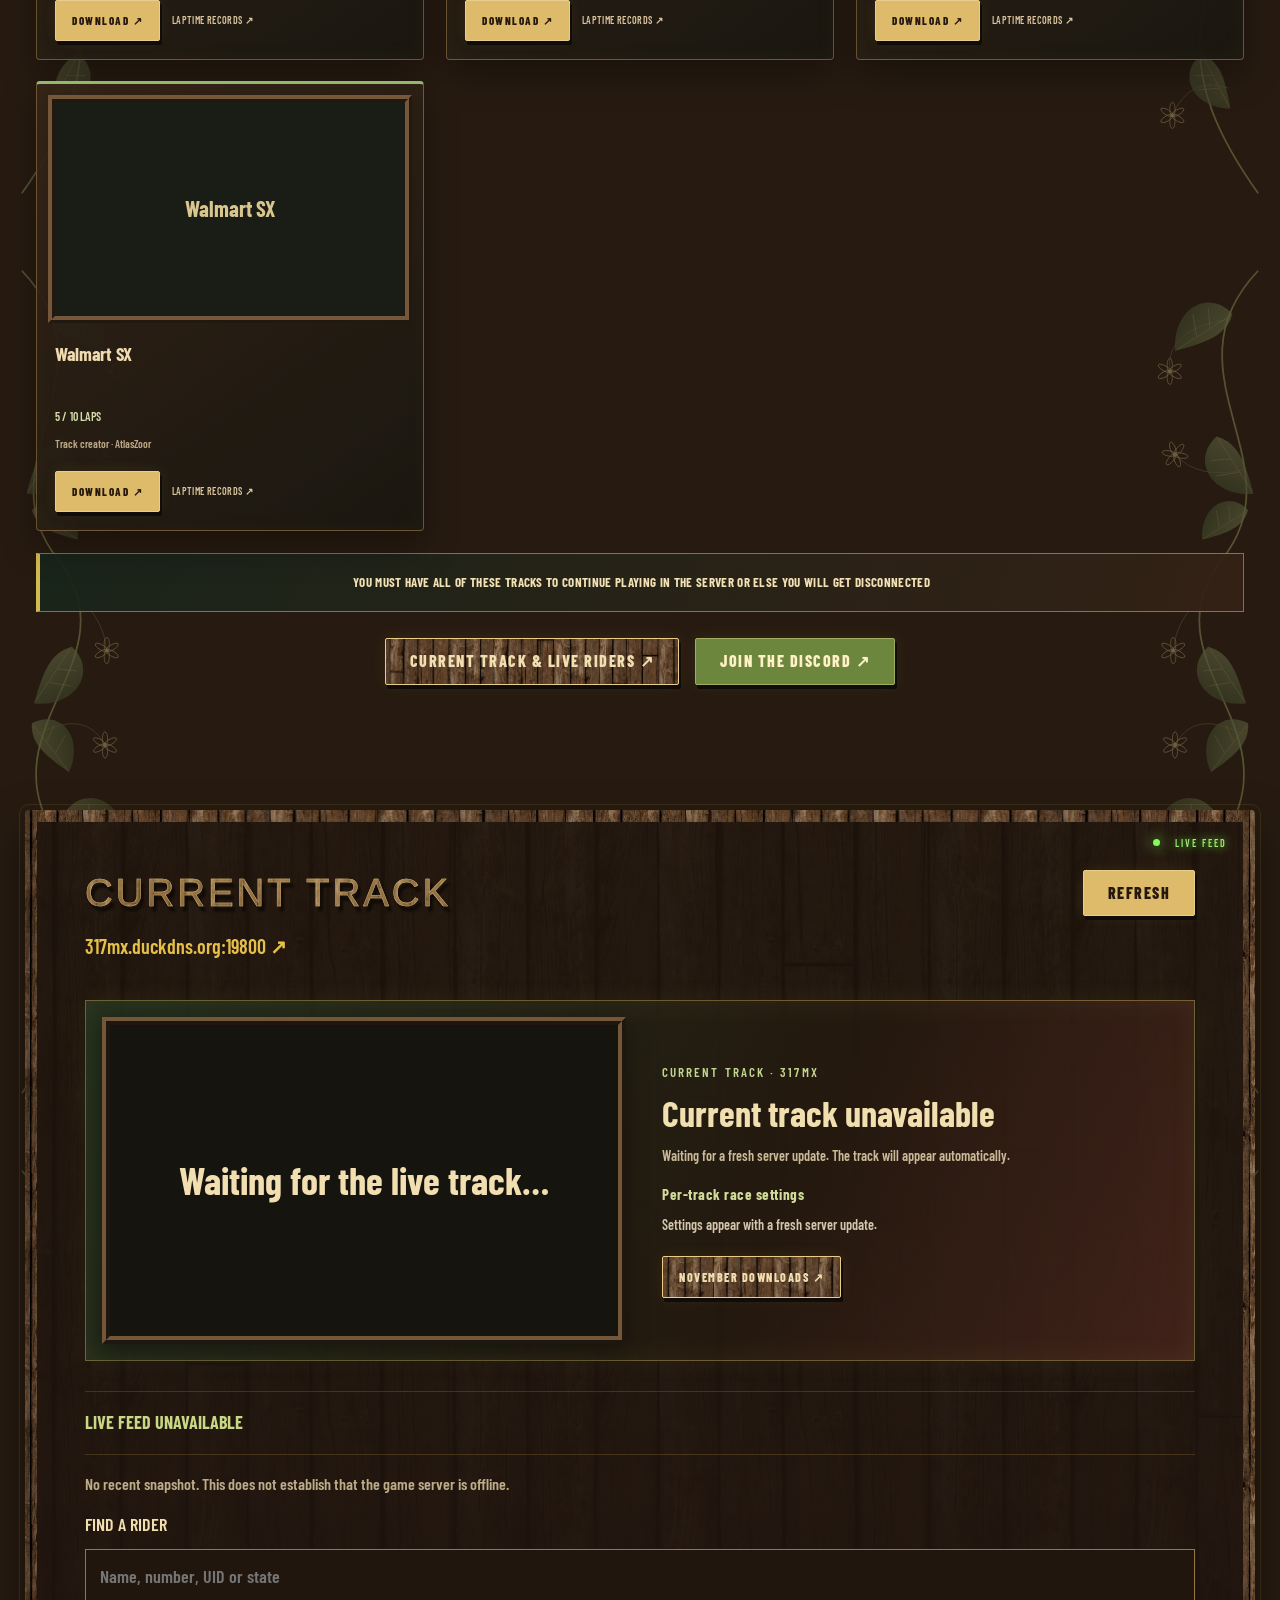
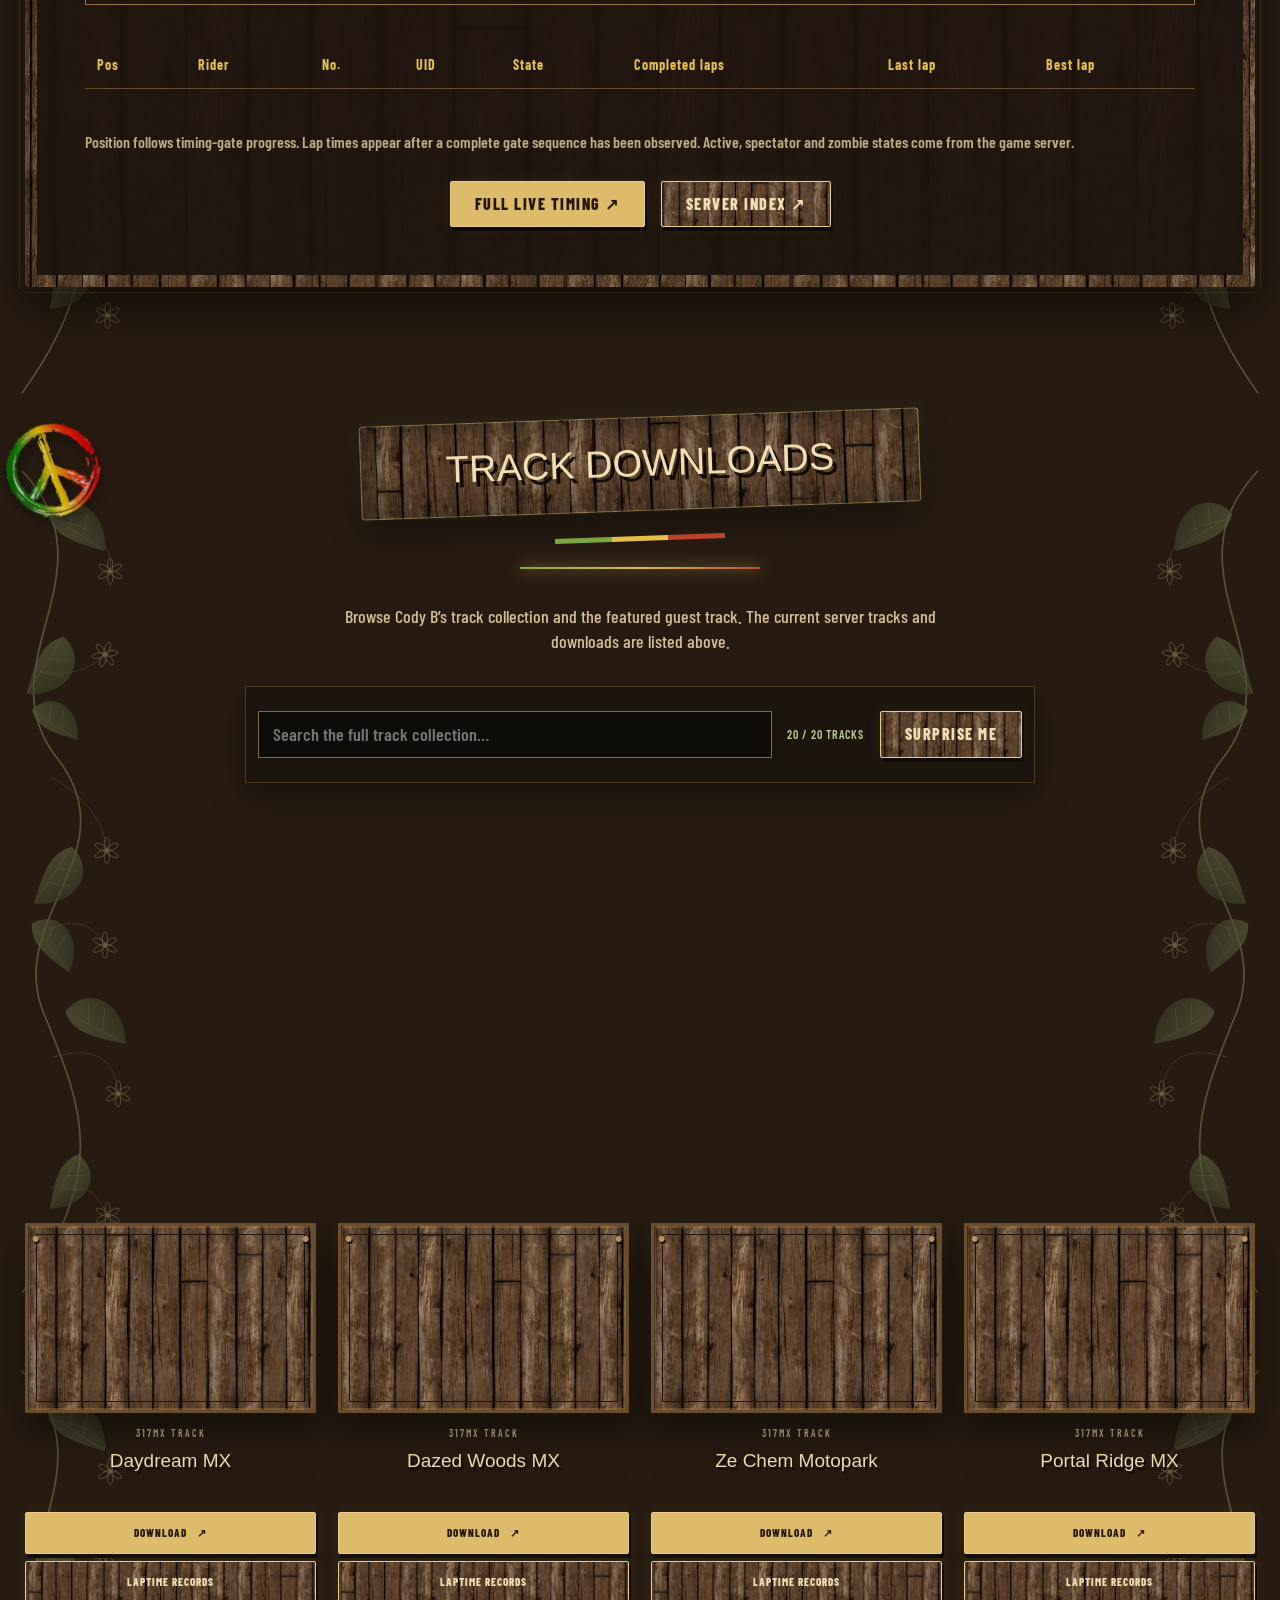
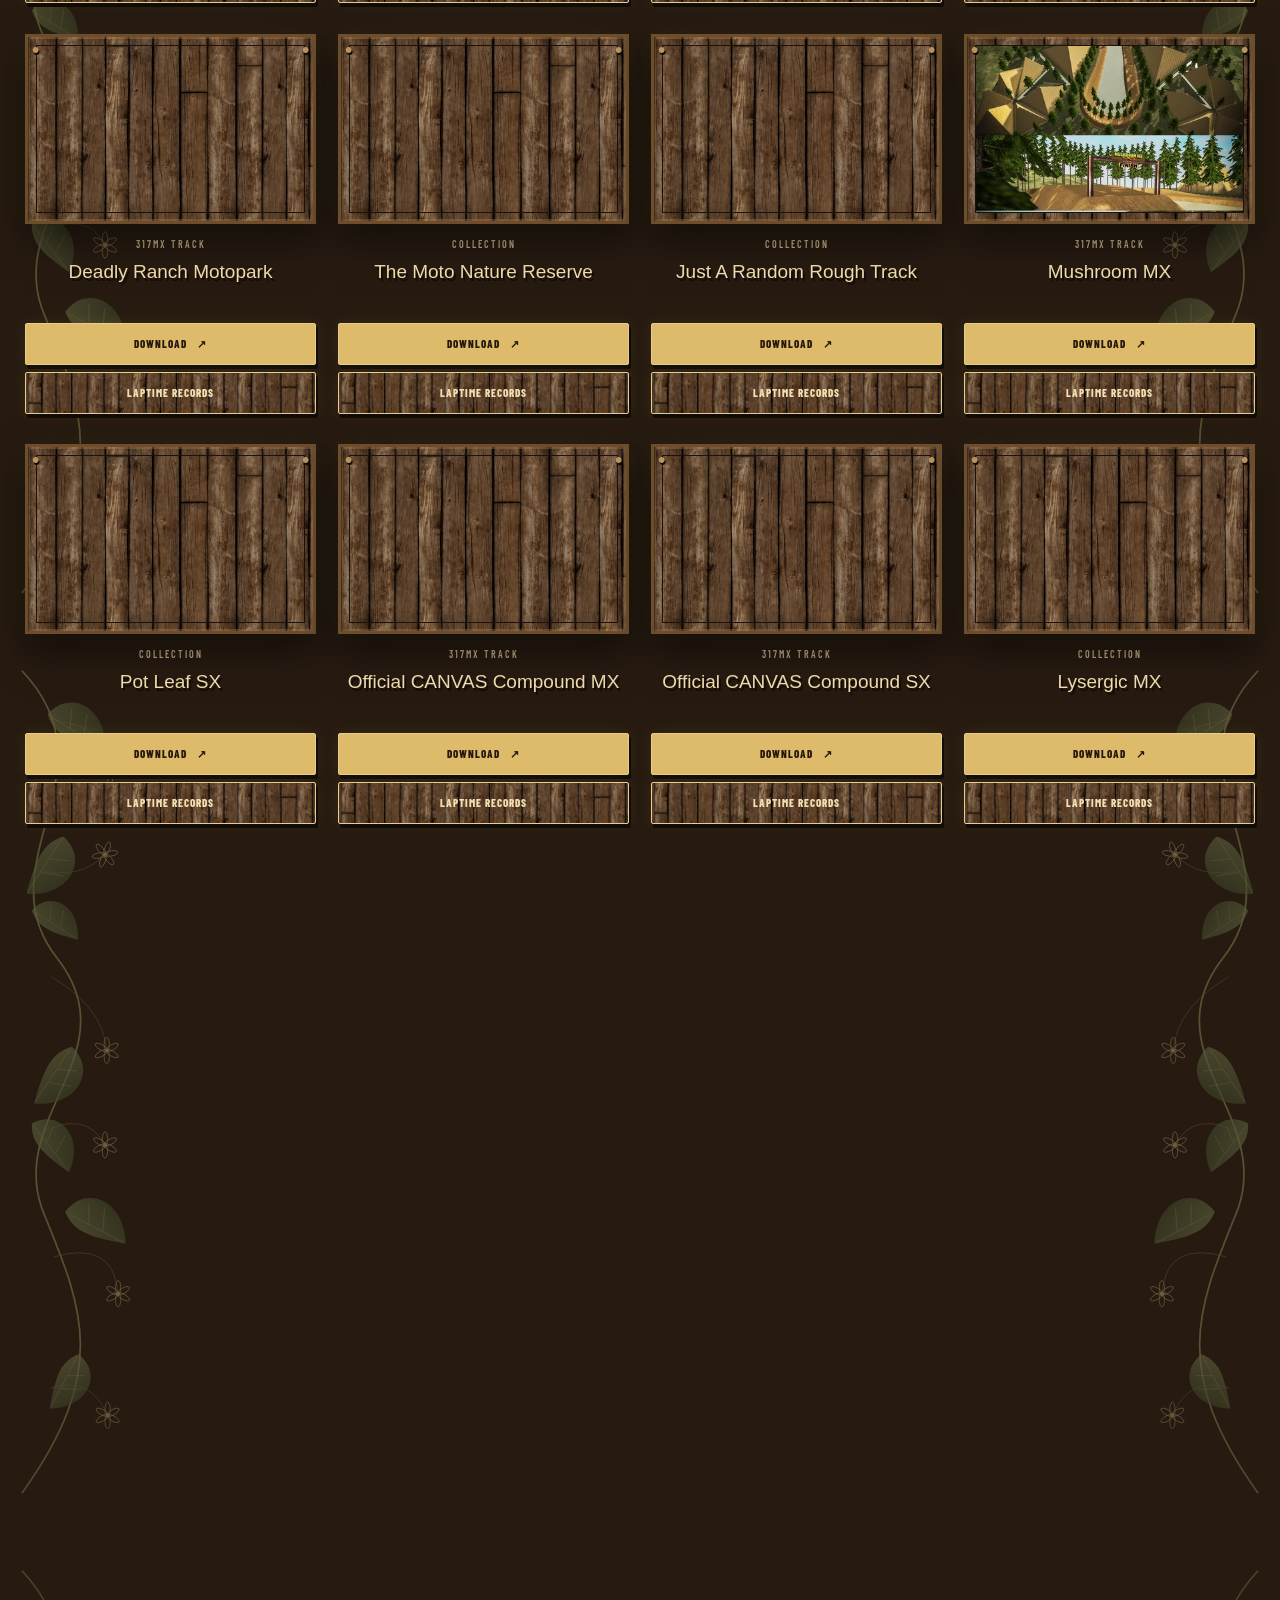
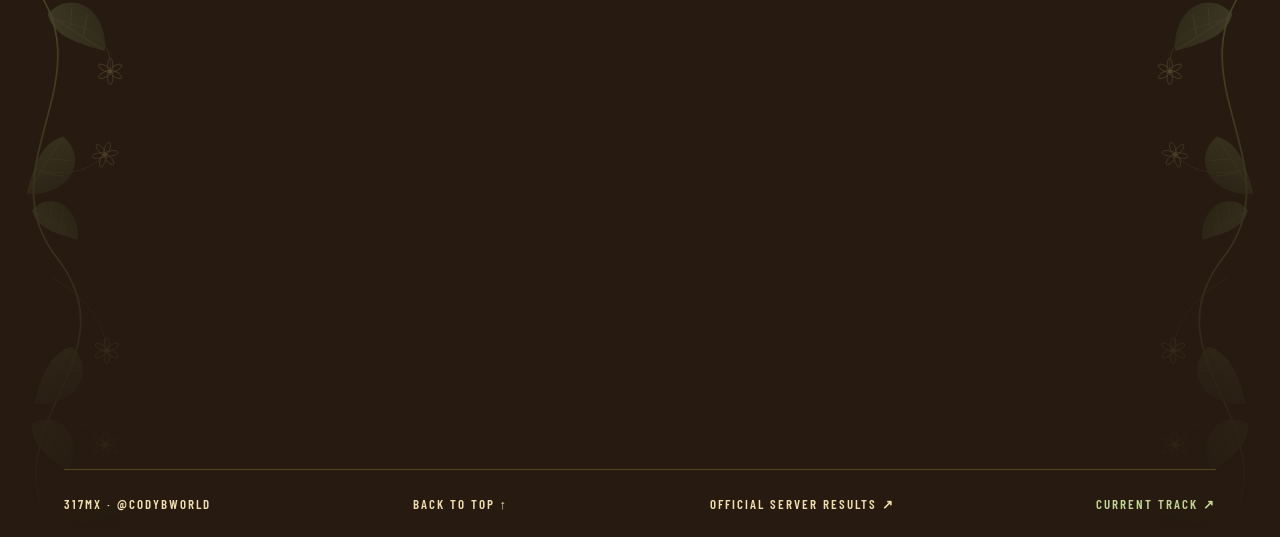
==== commit e95c4bfb: "Add Test Fun Race signups, qualifying and owner-controlled event director" ====
--- a/index.html
+++ b/index.html
@@ -1,4 +1,4 @@
-<!doctype html><html lang="en"><head><meta charset="utf-8"><meta name="viewport" content="width=device-width,initial-scale=1,viewport-fit=cover"><meta name="theme-color" content="#271b11"><title>317MX · @CODYBWORLD · THE CHILL SERVER</title><meta name="description" content="317MX. The Chill Server. Download Cody B's MX Simulator tracks, join the Discord, and connect to 317mx.duckdns.org:19800."><link rel="icon" href="assets/peace.png"><link rel="stylesheet" href="styles.css"><link rel="stylesheet" href="cabin-space.css"><link rel="stylesheet" href="updates-v5.css"><link rel="stylesheet" href="evolution-v6.css"><link rel="stylesheet" href="spectacle-v7.css"><link rel="stylesheet" href="current-track.css?v=20261119-race"></head><body><a class="skip" href="#main-content">SKIP TO CONTENT</a><div class="cosmos" aria-hidden="true"><i></i><i></i><i></i><div class="stars"></div><div class="nebula"></div></div><div class="scroll-progress" aria-hidden="true"></div><a class="skip" href="#tracks">Skip to tracks</a><header><a href="index.html" aria-label="317MX home"><img class="mini-logo" src="assets/logo.png" alt="317MX" width="100" height="50"></a><button class="menu-toggle" aria-expanded="false" aria-controls="main-menu">MENU ☰</button><nav id="main-menu" aria-label="Main navigation"><a href="index.html">HOME</a><a href="index.html#current-server" class="rotation-nav">CURRENT TRACK</a><a href="index.html#rotation">CURRENT TRACKS</a><a href="index.html#tracks">ALL TRACKS</a><a href="gallery.html">GALLERY</a><a href="live.html">LIVE TIMING</a><a href="records.html">RECORDS</a><a href="servers.html">SERVER INDEX</a><a href="about.html">ABOUT</a></nav></header><div class="botanical-edge" aria-hidden="true"></div><main id="main-content"><section class="hero" id="home"><div class="photo p1 float"><img src="assets/photos/archive-02.webp" alt="Cody Branson cornering in MX Simulator"></div><div class="photo p2 float"><img src="assets/photos/archive-07.webp" alt="317 riding supercross"></div><div class="photo p3 float"><img src="assets/photos/archive-04.webp" alt="Rasta Racing bike detail"></div><img class="peace float" src="assets/peace.png" alt=""><div class="identity"><h1><img class="main-logo float" src="assets/logo.png" alt="317MX"></h1><p class="handle" data-letters>@CODYBWORLD</p><p class="tag" data-letters>THE CHILL SERVER</p><button class="address" data-copy aria-label="Copy server address"><span>317mx.duckdns.org:19800</span> ⧉</button><div class="actions"><a class="button rotation-cta" href="#rotation">CURRENT SERVER TRACKS ↓</a><a class="button discord" href="https://discord.gg/Y76PCKKFvc" target="_blank" rel="noopener noreferrer">JOIN THE DISCORD ↗</a></div><div class="actions"><a class="button wood-button" href="live.html">LIVE TIMING ↗</a><a class="button wood-button" href="records.html">SERVER RECORDS ↗</a></div><div class="rasta"></div><div class="toast" id="copy-status" role="status"></div></div><a class="scroll-cue" href="#rotation">SCROLL<b>↓</b></a></section><section class="november-rotation" id="rotation" aria-labelledby="rotation-title">
+<!doctype html><html lang="en"><head><meta charset="utf-8"><meta name="viewport" content="width=device-width,initial-scale=1,viewport-fit=cover"><meta name="theme-color" content="#271b11"><title>317MX · @CODYBWORLD · THE CHILL SERVER</title><meta name="description" content="317MX. The Chill Server. Download Cody B's MX Simulator tracks, join the Discord, and connect to 317mx.duckdns.org:19800."><link rel="icon" href="assets/peace.png"><link rel="stylesheet" href="styles.css"><link rel="stylesheet" href="cabin-space.css"><link rel="stylesheet" href="updates-v5.css"><link rel="stylesheet" href="evolution-v6.css"><link rel="stylesheet" href="spectacle-v7.css"><link rel="stylesheet" href="current-track.css?v=20261119-race"></head><body><a class="skip" href="#main-content">SKIP TO CONTENT</a><div class="cosmos" aria-hidden="true"><i></i><i></i><i></i><div class="stars"></div><div class="nebula"></div></div><div class="scroll-progress" aria-hidden="true"></div><a class="skip" href="#tracks">Skip to tracks</a><header><a href="index.html" aria-label="317MX home"><img class="mini-logo" src="assets/logo.png" alt="317MX" width="100" height="50"></a><button class="menu-toggle" aria-expanded="false" aria-controls="main-menu">MENU ☰</button><nav id="main-menu" aria-label="Main navigation"><a href="index.html">HOME</a><a href="index.html#current-server" class="rotation-nav">CURRENT TRACK</a><a href="index.html#rotation">CURRENT TRACKS</a><a href="index.html#tracks">ALL TRACKS</a><a href="gallery.html">GALLERY</a><a href="live.html">LIVE TIMING</a><a href="records.html">RECORDS</a><a href="servers.html">SERVER INDEX</a><a href="about.html">ABOUT</a><a class="event-nav" href="events.html">EVENTS</a></nav></header><div class="botanical-edge" aria-hidden="true"></div><main id="main-content"><section class="wood-panel event-home" aria-label="Test Fun Race tonight" style="margin:2rem auto;padding:clamp(1.2rem,4vw,2.5rem);max-width:1200px"><p class="eyebrow">317MX EVENTS · OPEN CLASS · TOP 40</p><h2 class="wood-text">TEST FUN RACE</h2><p>Friday, November 20 · 11:30 PM EST UID grab<br>Mintop MX · Two motos · 15 minutes + 1 lap each</p><p>Sign up with your name, number and UID. Set a clean Mintop qualifying lap and be in the server at UID grab. Fastest 40 eligible riders advance.</p><div class="actions"><a class="button" href="events.html">EVENT INFO &amp; SIGN UP</a><a class="button wood-button" href="events.html#entries">ENTRY LIST &amp; QUALIFYING</a></div></section><section class="hero" id="home"><div class="photo p1 float"><img src="assets/photos/archive-02.webp" alt="Cody Branson cornering in MX Simulator"></div><div class="photo p2 float"><img src="assets/photos/archive-07.webp" alt="317 riding supercross"></div><div class="photo p3 float"><img src="assets/photos/archive-04.webp" alt="Rasta Racing bike detail"></div><img class="peace float" src="assets/peace.png" alt=""><div class="identity"><h1><img class="main-logo float" src="assets/logo.png" alt="317MX"></h1><p class="handle" data-letters>@CODYBWORLD</p><p class="tag" data-letters>THE CHILL SERVER</p><button class="address" data-copy aria-label="Copy server address"><span>317mx.duckdns.org:19800</span> ⧉</button><div class="actions"><a class="button rotation-cta" href="#rotation">CURRENT SERVER TRACKS ↓</a><a class="button discord" href="https://discord.gg/Y76PCKKFvc" target="_blank" rel="noopener noreferrer">JOIN THE DISCORD ↗</a></div><div class="actions"><a class="button wood-button" href="live.html">LIVE TIMING ↗</a><a class="button wood-button" href="records.html">SERVER RECORDS ↗</a></div><div class="rasta"></div><div class="toast" id="copy-status" role="status"></div></div><a class="scroll-cue" href="#rotation">SCROLL<b>↓</b></a></section><section class="november-rotation" id="rotation" aria-labelledby="rotation-title">
 <div class="november-heading"><h2 class="wood-text" id="rotation-title">CURRENT SERVER TRACKS</h2>
 <div class="rasta"></div><p>Mintop MX default · Manual restarts · Track and erode voting</p></div>
 <p class="rotation-warning"><strong>YOU MUST HAVE ALL OF THESE TRACKS TO CONTINUE PLAYING IN THE SERVER OR ELSE YOU WILL GET DISCONNECTED</strong></p>
@@ -28,5 +28,5 @@
 <article class="card reveal"><button class="frame" data-preview data-title="Lysergic MX" data-url="https://forum.mxsimulator.com/viewtopic.php?f=4&amp;t=59435&amp;p=909887#p909887" aria-label="Enlarge Lysergic MX photo"><img src="assets/tracks/59435.webp" alt="Lysergic MX track" loading="lazy" decoding="async" width="640" height="400"></button><span class="collection-state">COLLECTION</span><h3>Lysergic MX</h3><div class="card-actions"><a class="button " href="https://forum.mxsimulator.com/viewtopic.php?f=4&amp;t=59435&amp;p=909887#p909887" target="_blank" rel="noopener noreferrer" aria-label="Download Lysergic MX">DOWNLOAD <span aria-hidden="true">↗</span></a><a class="button records-button" href="records.html?track=Lysergic%20MX">LAPTIME RECORDS</a></div></article>
 <article class="card reveal" data-collection-id="317PotLeafMX"><button class="frame" data-preview data-title="Pot Leaf MX" data-url="https://forum.mxsimulator.com/viewtopic.php?f=4&amp;t=59152&amp;p=908269#p908269" aria-label="Enlarge Pot Leaf MX photo"><img src="assets/tracks/59152.webp" alt="Pot Leaf MX track" loading="lazy" decoding="async" width="640" height="400"></button><span class="collection-state">317MX TRACK</span><h3>Pot Leaf MX</h3><div class="card-actions"><a class="button " href="https://forum.mxsimulator.com/viewtopic.php?f=4&amp;t=59152&amp;p=908269#p908269" target="_blank" rel="noopener noreferrer" aria-label="Download Pot Leaf MX">DOWNLOAD <span aria-hidden="true">↗</span></a><a class="button records-button" href="records.html?track=Pot%20Leaf%20MX">LAPTIME RECORDS</a></div></article>
 <article class="card reveal" data-collection-id="BGFXWarehouseSX"><button class="frame" data-preview data-title="BGFX: Warehouse SX" data-url="https://forum.mxsimulator.com/viewtopic.php?f=4&amp;t=42777&amp;p=748586#p748586" aria-label="Enlarge BGFX: Warehouse SX photo"><img src="assets/tracks/42777.webp" alt="BGFX: Warehouse SX track" loading="lazy" decoding="async" width="640" height="400"></button><span class="collection-state">317MX TRACK</span><h3>BGFX: Warehouse SX</h3><div class="card-actions"><a class="button " href="https://forum.mxsimulator.com/viewtopic.php?f=4&amp;t=42777&amp;p=748586#p748586" target="_blank" rel="noopener noreferrer" aria-label="Download BGFX: Warehouse SX">DOWNLOAD <span aria-hidden="true">↗</span></a><a class="button records-button" href="records.html?track=BGFX%3A%20Warehouse%20SX">LAPTIME RECORDS</a></div></article>
-<article class="card reveal"><button class="frame" data-preview data-title="BGFX: Autumn SX" data-url="https://forum.mxsimulator.com/viewtopic.php?f=4&amp;t=42612&amp;p=746228#p746228" aria-label="Enlarge BGFX: Autumn SX photo"><img src="assets/tracks/42612.webp" alt="BGFX: Autumn SX track" loading="lazy" decoding="async" width="640" height="400"></button><span class="collection-state">COLLECTION</span><h3>BGFX: Autumn SX</h3><div class="card-actions"><a class="button " href="https://forum.mxsimulator.com/viewtopic.php?f=4&amp;t=42612&amp;p=746228#p746228" target="_blank" rel="noopener noreferrer" aria-label="Download BGFX: Autumn SX">DOWNLOAD <span aria-hidden="true">↗</span></a><a class="button records-button" href="records.html?track=BGFX%3A%20Autumn%20SX">LAPTIME RECORDS</a></div></article><article class="card reveal" data-collection-id="DelbSx"><button class="frame" data-preview data-title="Delb SX" data-url="https://forum.mxsimulator.com/viewtopic.php?t=42795" aria-label="Enlarge Delb SX photo"><img src="assets/tracks/42795.webp" alt="Delb SX track" loading="lazy" decoding="async" width="640" height="400"></button><span class="collection-state">GUEST · KAWORKZ / KYLEMX322</span><h3>Delb SX</h3><div class="card-actions"><a class="button" href="https://forum.mxsimulator.com/viewtopic.php?t=42795" target="_blank" rel="noopener noreferrer" aria-label="Download Delb SX">DOWNLOAD ↗</a><a class="button records-button" href="records.html?track=DelbSX">LAPTIME RECORDS</a></div></article></div></section><section class="server-index-teaser wood-panel"><img src="assets/peace.png" alt=""><div><h2 class="wood-text">SERVER INDEX</h2><p>Recent servers and races from the official MX Simulator index.</p><a class="button" href="servers.html">VIEW SERVER INDEX ↗</a></div></section><section class="closing reveal" id="discord"><img class="float" src="assets/logo.png" alt="317MX" loading="lazy"><p class="tag" data-letters>@CODYBWORLD</p><div class="actions"><a class="button discord" href="https://discord.gg/Y76PCKKFvc" target="_blank" rel="noopener noreferrer">JOIN THE DISCORD ↗</a><a class="button" href="mxsimulator:317mx.duckdns.org:19800">JOIN THE SERVER ↗</a></div><button class="address" data-copy aria-label="Copy server address">317mx.duckdns.org:19800 ⧉</button></section></main><footer><span>317MX · @CODYBWORLD</span><a href="#home">BACK TO TOP ↑</a><a href="https://servers.mxsimulator.com/servers/317mx.duckdns.org%3A19800/" target="_blank" rel="noopener noreferrer">OFFICIAL SERVER RESULTS ↗</a><a class="footer-rotation" href="index.html#current-server">CURRENT TRACK ↗</a></footer><script src="data-config.js"></script><script src="current-tracks.js?v=20261119" defer></script><script src="current-track.js?v=20261120-restarts" defer></script><script src="live-v5.js?v=20261107" defer></script><script src="common.js" defer></script><dialog class="lightbox" aria-label="Photo viewer"><button class="lightbox-close" aria-label="Close photo viewer">✕</button><img alt=""><div class="lightbox-controls"><button data-prev aria-label="Previous photo">←</button><p role="status"></p><button data-next aria-label="Next photo">→</button></div></dialog><script src="spectacle-v7.js?v=20261107" defer></script></body></html>
+<article class="card reveal"><button class="frame" data-preview data-title="BGFX: Autumn SX" data-url="https://forum.mxsimulator.com/viewtopic.php?f=4&amp;t=42612&amp;p=746228#p746228" aria-label="Enlarge BGFX: Autumn SX photo"><img src="assets/tracks/42612.webp" alt="BGFX: Autumn SX track" loading="lazy" decoding="async" width="640" height="400"></button><span class="collection-state">COLLECTION</span><h3>BGFX: Autumn SX</h3><div class="card-actions"><a class="button " href="https://forum.mxsimulator.com/viewtopic.php?f=4&amp;t=42612&amp;p=746228#p746228" target="_blank" rel="noopener noreferrer" aria-label="Download BGFX: Autumn SX">DOWNLOAD <span aria-hidden="true">↗</span></a><a class="button records-button" href="records.html?track=BGFX%3A%20Autumn%20SX">LAPTIME RECORDS</a></div></article><article class="card reveal" data-collection-id="DelbSx"><button class="frame" data-preview data-title="Delb SX" data-url="https://forum.mxsimulator.com/viewtopic.php?t=42795" aria-label="Enlarge Delb SX photo"><img src="assets/tracks/42795.webp" alt="Delb SX track" loading="lazy" decoding="async" width="640" height="400"></button><span class="collection-state">GUEST · KAWORKZ / KYLEMX322</span><h3>Delb SX</h3><div class="card-actions"><a class="button" href="https://forum.mxsimulator.com/viewtopic.php?t=42795" target="_blank" rel="noopener noreferrer" aria-label="Download Delb SX">DOWNLOAD ↗</a><a class="button records-button" href="records.html?track=DelbSX">LAPTIME RECORDS</a></div></article></div></section><section class="server-index-teaser wood-panel"><img src="assets/peace.png" alt=""><div><h2 class="wood-text">SERVER INDEX</h2><p>Recent servers and races from the official MX Simulator index.</p><a class="button" href="servers.html">VIEW SERVER INDEX ↗</a></div></section><section class="closing reveal" id="discord"><img class="float" src="assets/logo.png" alt="317MX" loading="lazy"><p class="tag" data-letters>@CODYBWORLD</p><div class="actions"><a class="button discord" href="https://discord.gg/Y76PCKKFvc" target="_blank" rel="noopener noreferrer">JOIN THE DISCORD ↗</a><a class="button" href="mxsimulator:317mx.duckdns.org:19800">JOIN THE SERVER ↗</a></div><button class="address" data-copy aria-label="Copy server address">317mx.duckdns.org:19800 ⧉</button></section></main><footer><span>317MX · @CODYBWORLD</span><a href="#home">BACK TO TOP ↑</a><a href="https://servers.mxsimulator.com/servers/317mx.duckdns.org%3A19800/" target="_blank" rel="noopener noreferrer">OFFICIAL SERVER RESULTS ↗</a><a class="footer-rotation" href="index.html#current-server">CURRENT TRACK ↗</a></footer><script src="data-config.js"></script><script src="current-tracks.js?v=20261119" defer></script><script src="current-track.js?v=20261120-event" defer></script><script src="live-v5.js?v=20261107" defer></script><script src="common.js" defer></script><dialog class="lightbox" aria-label="Photo viewer"><button class="lightbox-close" aria-label="Close photo viewer">✕</button><img alt=""><div class="lightbox-controls"><button data-prev aria-label="Previous photo">←</button><p role="status"></p><button data-next aria-label="Next photo">→</button></div></dialog><script src="spectacle-v7.js?v=20261107" defer></script></body></html>
 
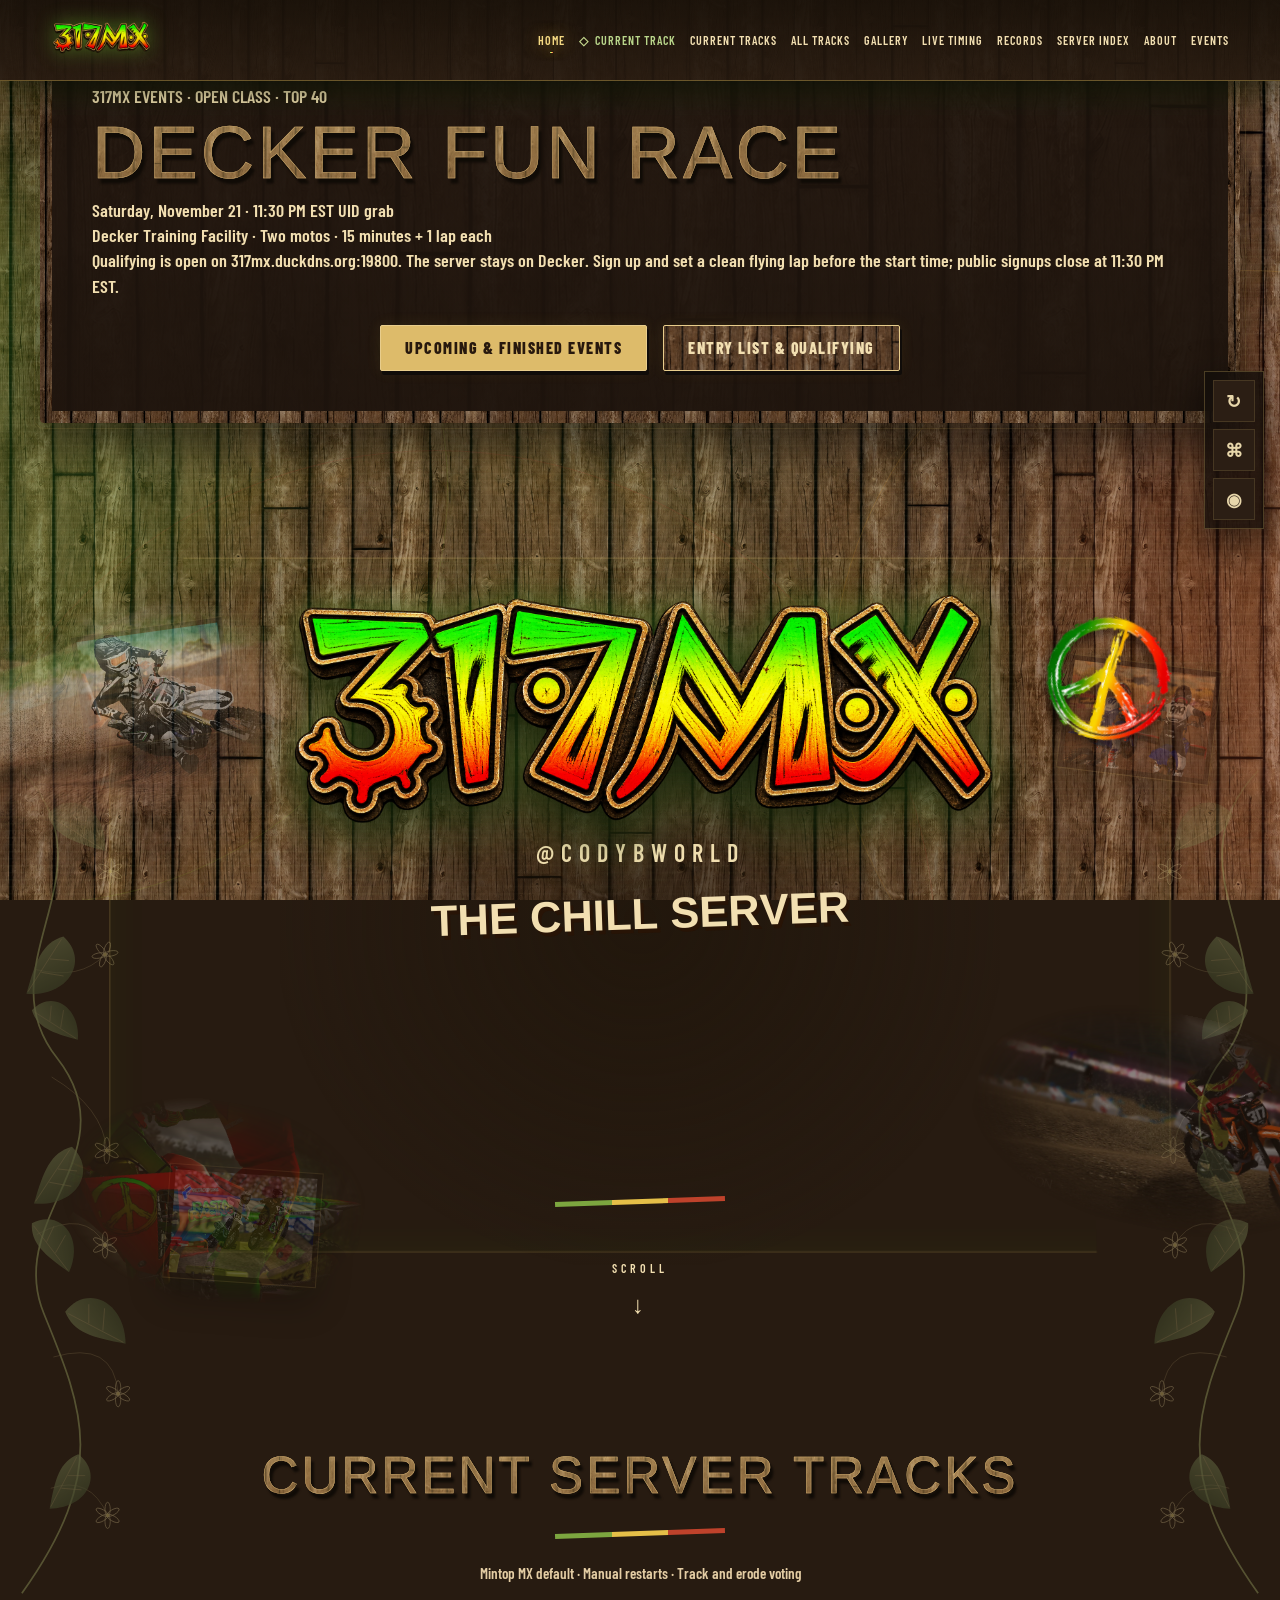
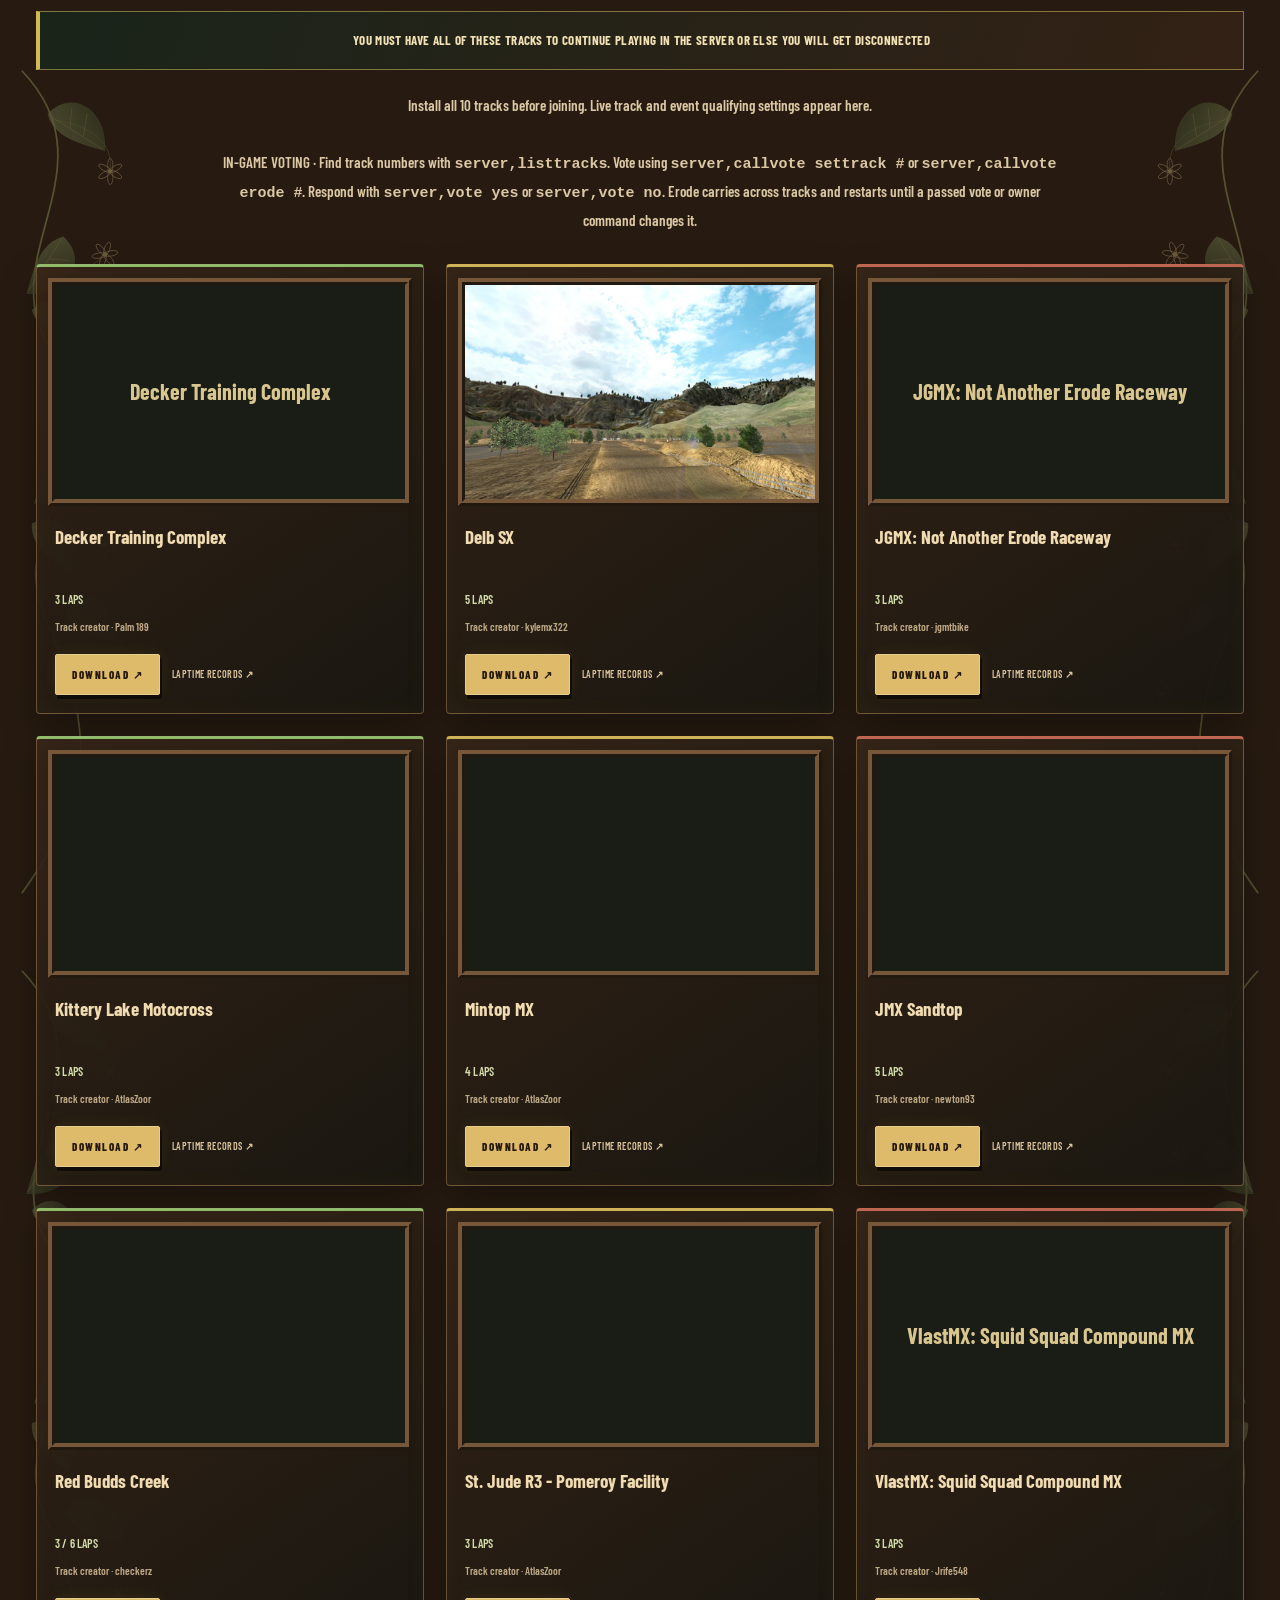
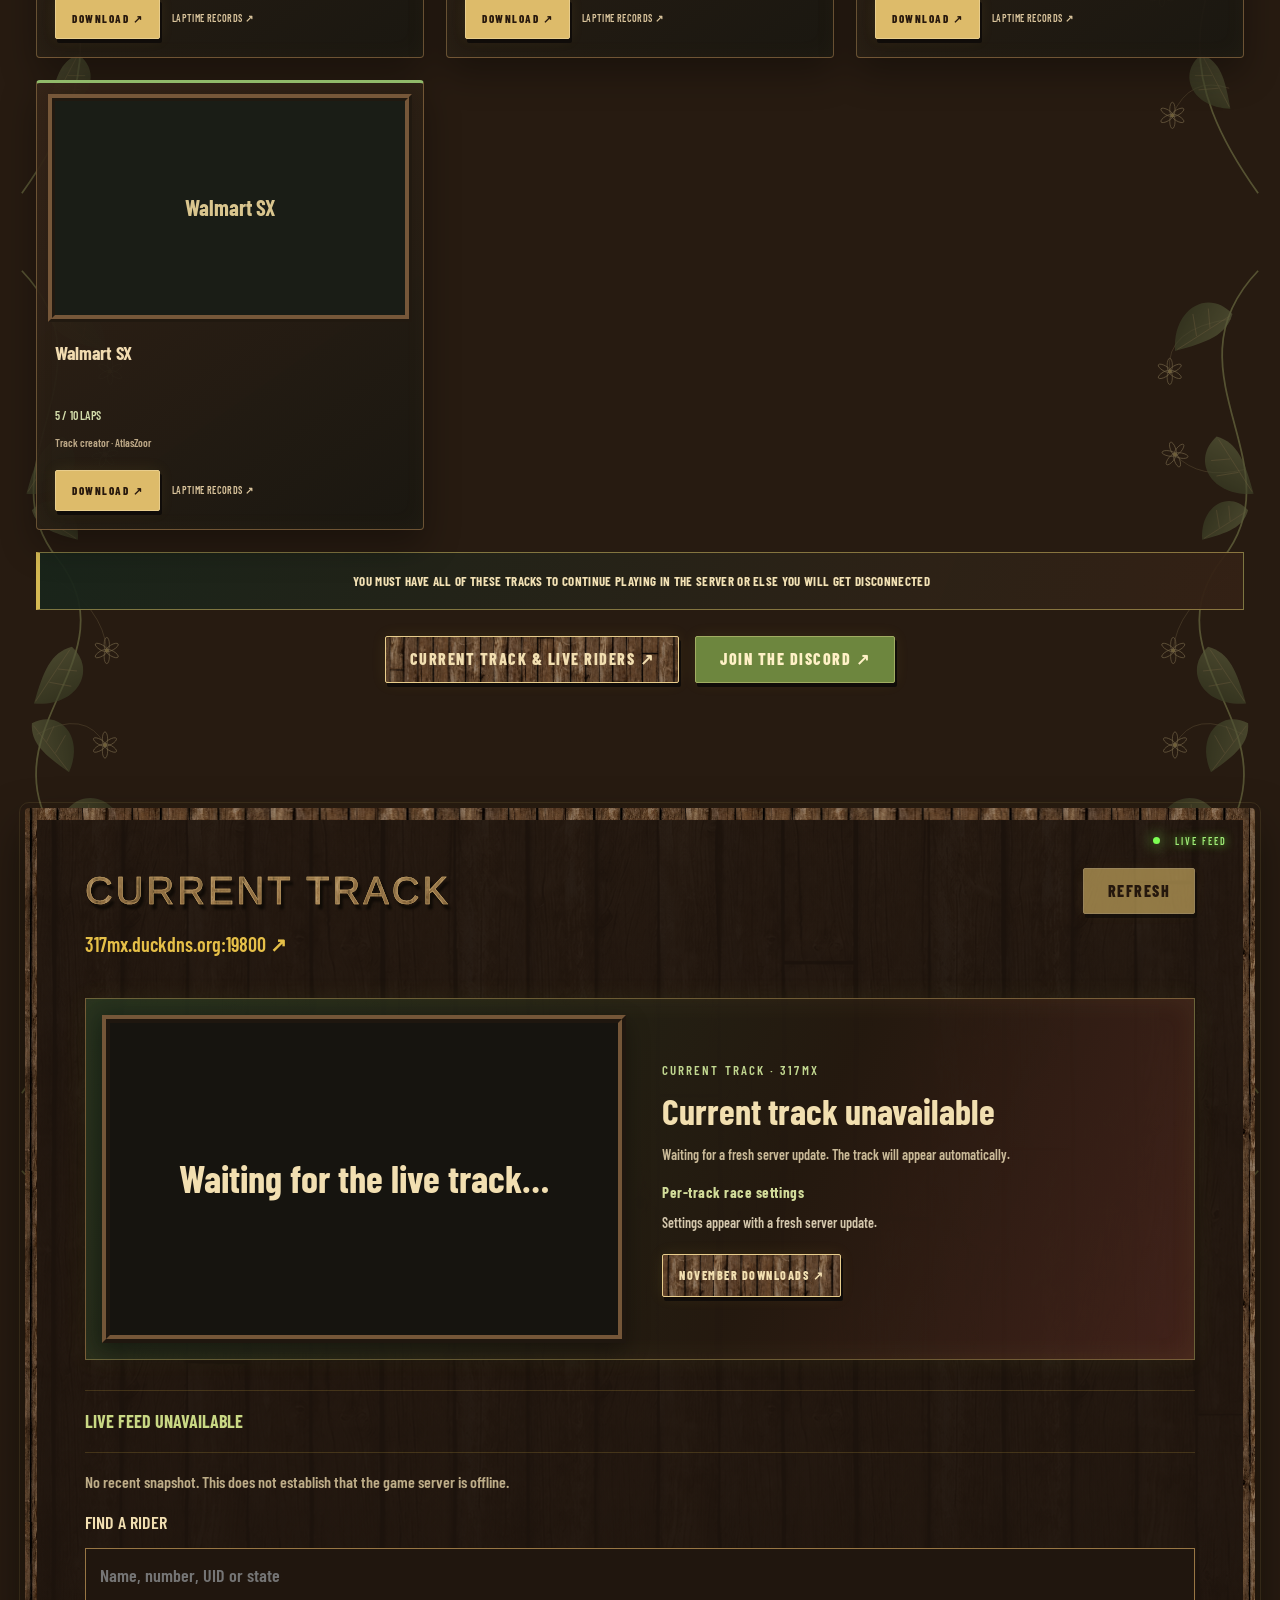
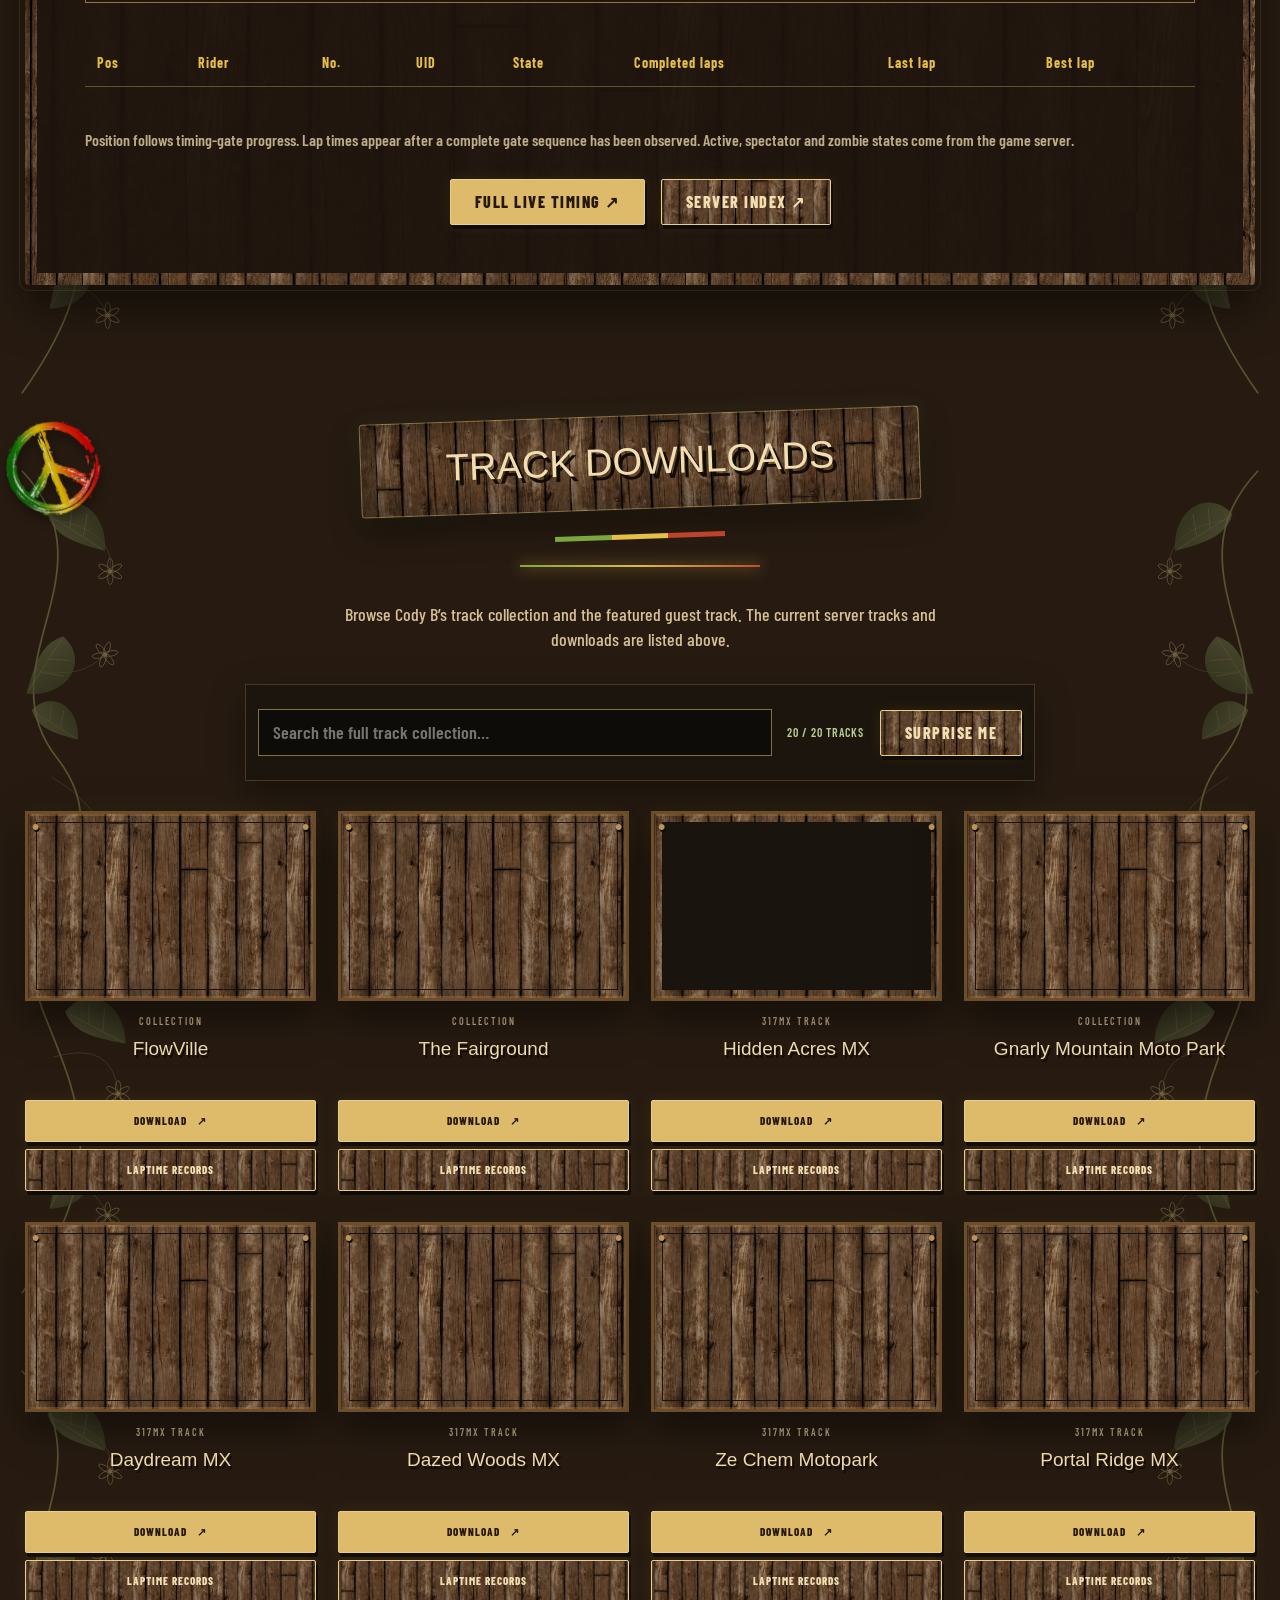
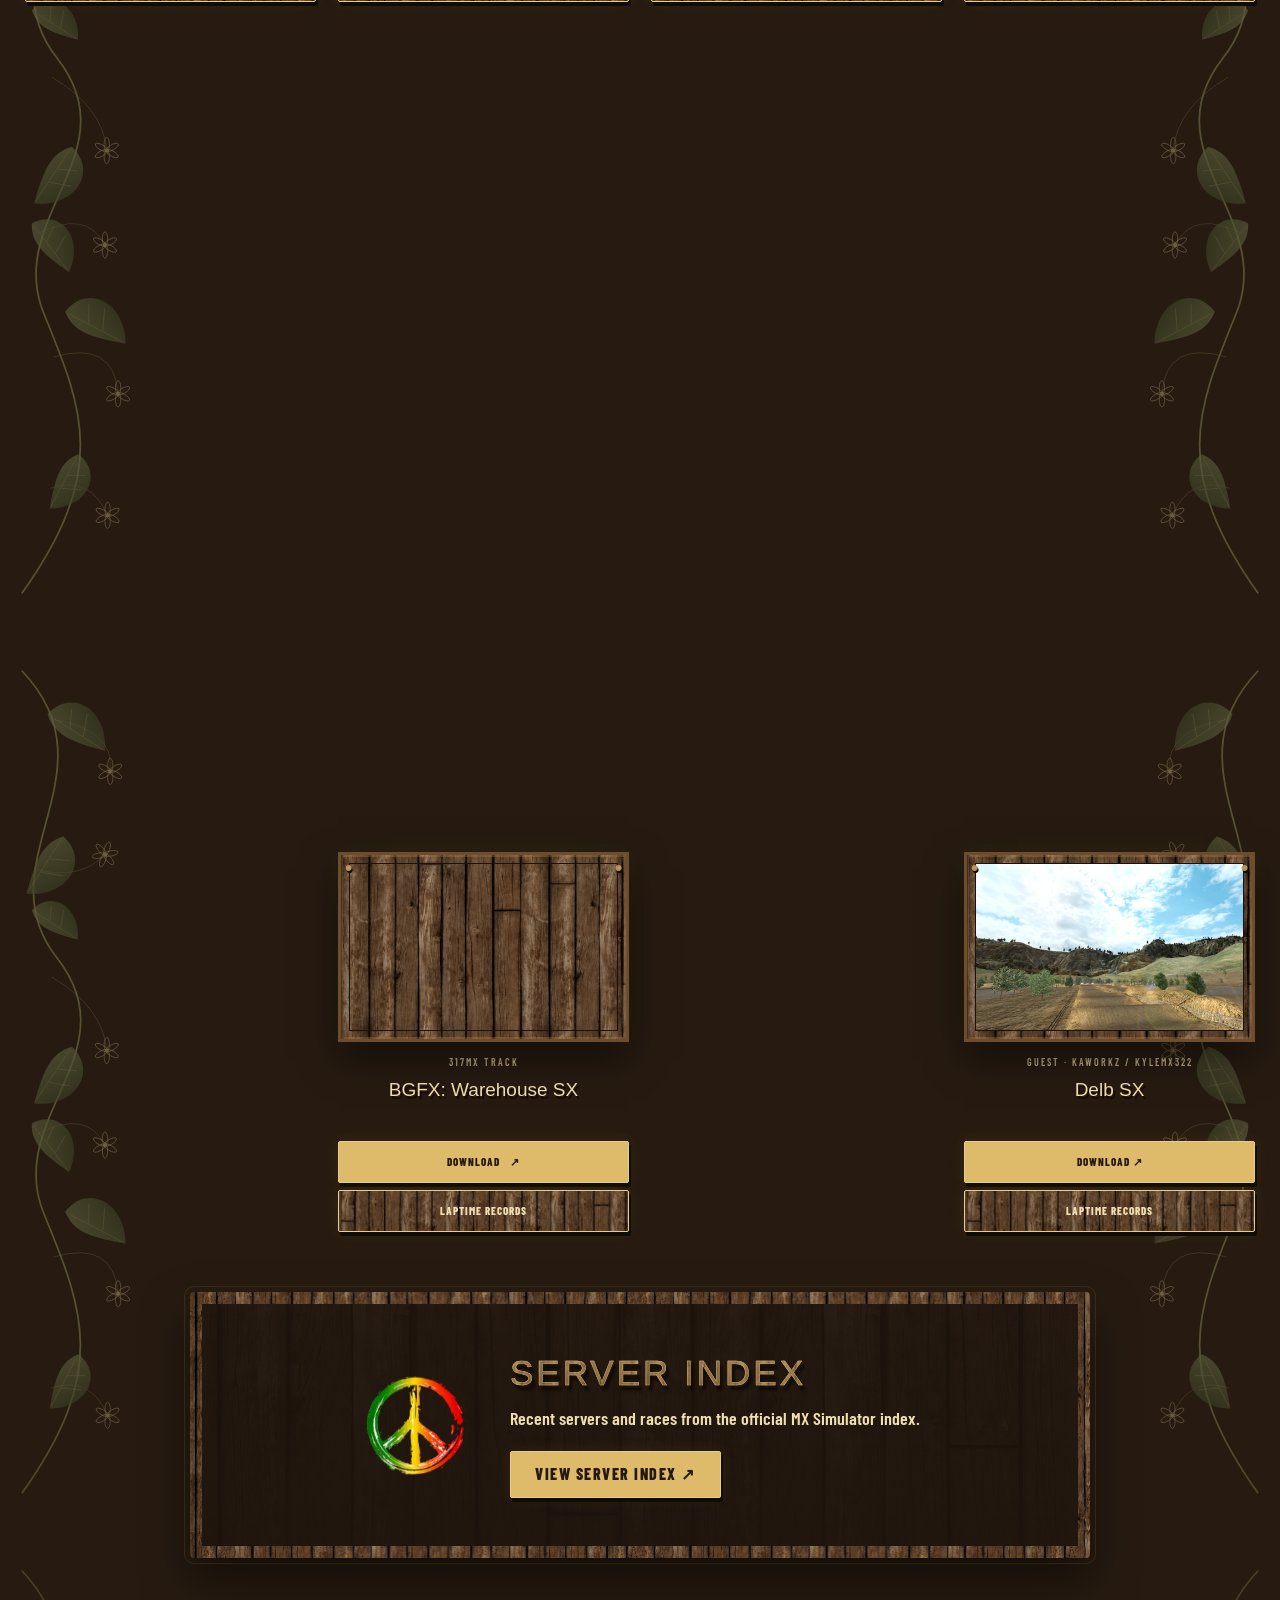
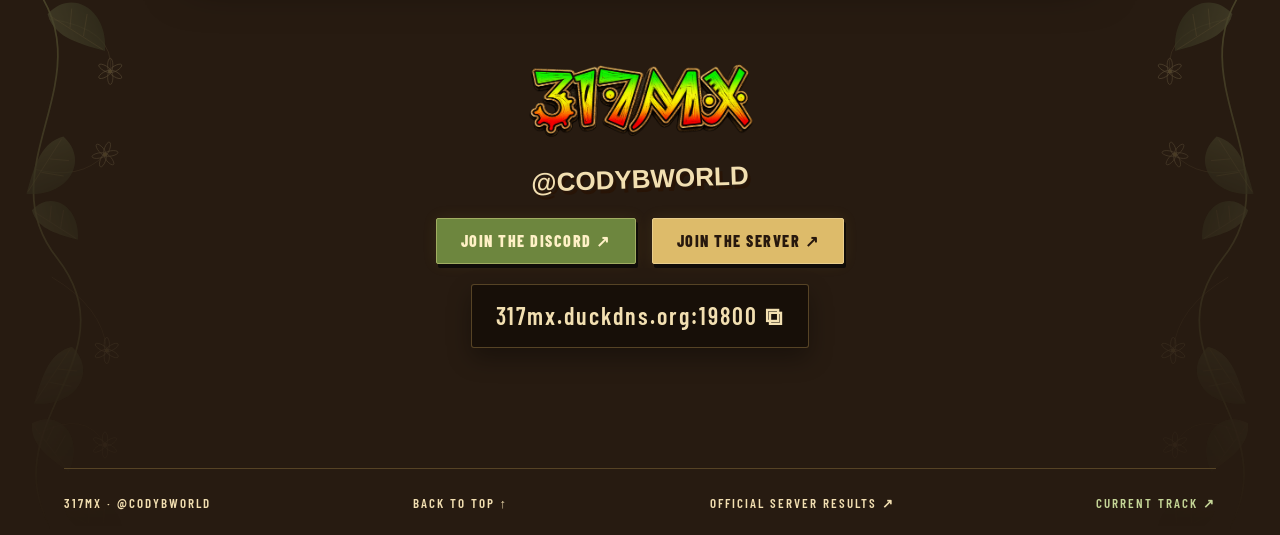
==== commit a7ef6e54: "Add Decker event, closed signups, race archives and owner dashboard" ====
--- a/index.html
+++ b/index.html
@@ -1,8 +1,8 @@
-<!doctype html><html lang="en"><head><meta charset="utf-8"><meta name="viewport" content="width=device-width,initial-scale=1,viewport-fit=cover"><meta name="theme-color" content="#271b11"><title>317MX · @CODYBWORLD · THE CHILL SERVER</title><meta name="description" content="317MX. The Chill Server. Download Cody B's MX Simulator tracks, join the Discord, and connect to 317mx.duckdns.org:19800."><link rel="icon" href="assets/peace.png"><link rel="stylesheet" href="styles.css"><link rel="stylesheet" href="cabin-space.css"><link rel="stylesheet" href="updates-v5.css"><link rel="stylesheet" href="evolution-v6.css"><link rel="stylesheet" href="spectacle-v7.css"><link rel="stylesheet" href="current-track.css?v=20261119-race"></head><body><a class="skip" href="#main-content">SKIP TO CONTENT</a><div class="cosmos" aria-hidden="true"><i></i><i></i><i></i><div class="stars"></div><div class="nebula"></div></div><div class="scroll-progress" aria-hidden="true"></div><a class="skip" href="#tracks">Skip to tracks</a><header><a href="index.html" aria-label="317MX home"><img class="mini-logo" src="assets/logo.png" alt="317MX" width="100" height="50"></a><button class="menu-toggle" aria-expanded="false" aria-controls="main-menu">MENU ☰</button><nav id="main-menu" aria-label="Main navigation"><a href="index.html">HOME</a><a href="index.html#current-server" class="rotation-nav">CURRENT TRACK</a><a href="index.html#rotation">CURRENT TRACKS</a><a href="index.html#tracks">ALL TRACKS</a><a href="gallery.html">GALLERY</a><a href="live.html">LIVE TIMING</a><a href="records.html">RECORDS</a><a href="servers.html">SERVER INDEX</a><a href="about.html">ABOUT</a><a class="event-nav" href="events.html">EVENTS</a></nav></header><div class="botanical-edge" aria-hidden="true"></div><main id="main-content"><section class="wood-panel event-home" aria-label="Test Fun Race tonight" style="margin:2rem auto;padding:clamp(1.2rem,4vw,2.5rem);max-width:1200px"><p class="eyebrow">317MX EVENTS · OPEN CLASS · TOP 40</p><h2 class="wood-text">TEST FUN RACE</h2><p>Friday, November 20 · 11:30 PM EST UID grab<br>Mintop MX · Two motos · 15 minutes + 1 lap each</p><p>Sign up with your name, number and UID. Set a clean Mintop qualifying lap and be in the server at UID grab. Fastest 40 eligible riders advance.</p><div class="actions"><a class="button" href="events.html">EVENT INFO &amp; SIGN UP</a><a class="button wood-button" href="events.html#entries">ENTRY LIST &amp; QUALIFYING</a></div></section><section class="hero" id="home"><div class="photo p1 float"><img src="assets/photos/archive-02.webp" alt="Cody Branson cornering in MX Simulator"></div><div class="photo p2 float"><img src="assets/photos/archive-07.webp" alt="317 riding supercross"></div><div class="photo p3 float"><img src="assets/photos/archive-04.webp" alt="Rasta Racing bike detail"></div><img class="peace float" src="assets/peace.png" alt=""><div class="identity"><h1><img class="main-logo float" src="assets/logo.png" alt="317MX"></h1><p class="handle" data-letters>@CODYBWORLD</p><p class="tag" data-letters>THE CHILL SERVER</p><button class="address" data-copy aria-label="Copy server address"><span>317mx.duckdns.org:19800</span> ⧉</button><div class="actions"><a class="button rotation-cta" href="#rotation">CURRENT SERVER TRACKS ↓</a><a class="button discord" href="https://discord.gg/Y76PCKKFvc" target="_blank" rel="noopener noreferrer">JOIN THE DISCORD ↗</a></div><div class="actions"><a class="button wood-button" href="live.html">LIVE TIMING ↗</a><a class="button wood-button" href="records.html">SERVER RECORDS ↗</a></div><div class="rasta"></div><div class="toast" id="copy-status" role="status"></div></div><a class="scroll-cue" href="#rotation">SCROLL<b>↓</b></a></section><section class="november-rotation" id="rotation" aria-labelledby="rotation-title">
+<!doctype html><html lang="en"><head><meta charset="utf-8"><meta name="viewport" content="width=device-width,initial-scale=1,viewport-fit=cover"><meta name="theme-color" content="#271b11"><title>317MX · @CODYBWORLD · THE CHILL SERVER</title><meta name="description" content="317MX. The Chill Server. Download Cody B's MX Simulator tracks, join the Discord, and connect to 317mx.duckdns.org:19800."><link rel="icon" href="assets/peace.png"><link rel="stylesheet" href="styles.css"><link rel="stylesheet" href="cabin-space.css"><link rel="stylesheet" href="updates-v5.css"><link rel="stylesheet" href="evolution-v6.css"><link rel="stylesheet" href="spectacle-v7.css"><link rel="stylesheet" href="current-track.css?v=20261119-race"></head><body><a class="skip" href="#main-content">SKIP TO CONTENT</a><div class="cosmos" aria-hidden="true"><i></i><i></i><i></i><div class="stars"></div><div class="nebula"></div></div><div class="scroll-progress" aria-hidden="true"></div><a class="skip" href="#tracks">Skip to tracks</a><header><a href="index.html" aria-label="317MX home"><img class="mini-logo" src="assets/logo.png" alt="317MX" width="100" height="50"></a><button class="menu-toggle" aria-expanded="false" aria-controls="main-menu">MENU ☰</button><nav id="main-menu" aria-label="Main navigation"><a href="index.html">HOME</a><a href="index.html#current-server" class="rotation-nav">CURRENT TRACK</a><a href="index.html#rotation">CURRENT TRACKS</a><a href="index.html#tracks">ALL TRACKS</a><a href="gallery.html">GALLERY</a><a href="live.html">LIVE TIMING</a><a href="records.html">RECORDS</a><a href="servers.html">SERVER INDEX</a><a href="about.html">ABOUT</a><a class="event-nav" href="events.html">EVENTS</a></nav></header><div class="botanical-edge" aria-hidden="true"></div><main id="main-content"><section class="wood-panel event-home" aria-label="Upcoming Decker Fun Race" style="margin:2rem auto;padding:clamp(1.2rem,4vw,2.5rem);max-width:1200px"><p class="eyebrow">317MX EVENTS · OPEN CLASS · TOP 40</p><h2 class="wood-text">DECKER FUN RACE</h2><p>Saturday, November 21 · 11:30 PM EST UID grab<br>Decker Training Facility · Two motos · 15 minutes + 1 lap each</p><p>Qualifying is open on 317mx.duckdns.org:19800. The server stays on Decker. Sign up and set a clean flying lap before the start time; public signups close at 11:30 PM EST.</p><div class="actions"><a class="button" href="events.html">UPCOMING &amp; FINISHED EVENTS</a><a class="button wood-button" href="events.html#entries">ENTRY LIST &amp; QUALIFYING</a></div></section><section class="hero" id="home"><div class="photo p1 float"><img src="assets/photos/archive-02.webp" alt="Cody Branson cornering in MX Simulator"></div><div class="photo p2 float"><img src="assets/photos/archive-07.webp" alt="317 riding supercross"></div><div class="photo p3 float"><img src="assets/photos/archive-04.webp" alt="Rasta Racing bike detail"></div><img class="peace float" src="assets/peace.png" alt=""><div class="identity"><h1><img class="main-logo float" src="assets/logo.png" alt="317MX"></h1><p class="handle" data-letters>@CODYBWORLD</p><p class="tag" data-letters>THE CHILL SERVER</p><button class="address" data-copy aria-label="Copy server address"><span>317mx.duckdns.org:19800</span> ⧉</button><div class="actions"><a class="button rotation-cta" href="#rotation">CURRENT SERVER TRACKS ↓</a><a class="button discord" href="https://discord.gg/Y76PCKKFvc" target="_blank" rel="noopener noreferrer">JOIN THE DISCORD ↗</a></div><div class="actions"><a class="button wood-button" href="live.html">LIVE TIMING ↗</a><a class="button wood-button" href="records.html">SERVER RECORDS ↗</a></div><div class="rasta"></div><div class="toast" id="copy-status" role="status"></div></div><a class="scroll-cue" href="#rotation">SCROLL<b>↓</b></a></section><section class="november-rotation" id="rotation" aria-labelledby="rotation-title">
 <div class="november-heading"><h2 class="wood-text" id="rotation-title">CURRENT SERVER TRACKS</h2>
 <div class="rasta"></div><p>Mintop MX default · Manual restarts · Track and erode voting</p></div>
 <p class="rotation-warning"><strong>YOU MUST HAVE ALL OF THESE TRACKS TO CONTINUE PLAYING IN THE SERVER OR ELSE YOU WILL GET DISCONNECTED</strong></p>
-<p class="november-rules"><span data-track-count>Install all 10 tracks before joining.</span> Riders restart races manually. Mintop MX is the default. After a voted track loads, its third restart returns to Mintop, even if races are unfinished.</p>
+<p class="november-rules"><span data-track-count>Install all 10 tracks before joining.</span> Live track and event qualifying settings appear here.</p>
 <p class="november-rules">IN-GAME VOTING · Find track numbers with <code>server,listtracks</code>. Vote using <code>server,callvote settrack #</code> or <code>server,callvote erode #</code>. Respond with <code>server,vote yes</code> or <code>server,vote no</code>. Erode carries across tracks and restarts until a passed vote or owner command changes it.</p>
 <div class="november-grid" data-current-track-list><article class="november-card" data-rotation-id="decker"><div class="november-photo"><span class="rotation-wordmark">Decker Training Complex</span></div><div class="november-card-body"><h3>Decker Training Complex</h3><p class="november-settings">3 LAPS</p><p class="november-credit">Track creator · Palm 189</p><div class="november-actions"><a class="button" href="https://forum.mxsimulator.com/viewtopic.php?t=57732" target="_blank" rel="noopener noreferrer" aria-label="Download Decker Training Complex">DOWNLOAD ↗</a><a class="november-records" href="records.html?track=Decker%20Training%20Complex">LAPTIME RECORDS ↗</a></div></div></article><article class="november-card" data-rotation-id="DelbSx"><div class="november-photo"><img src="assets/tracks/42795.webp" alt="Delb SX track" loading="lazy" decoding="async" width="900" height="560"></div><div class="november-card-body"><h3>Delb SX</h3><p class="november-settings">5 LAPS</p><p class="november-credit">Track creator · kylemx322</p><div class="november-actions"><a class="button" href="https://forum.mxsimulator.com/viewtopic.php?t=42795" target="_blank" rel="noopener noreferrer" aria-label="Download Delb SX">DOWNLOAD ↗</a><a class="november-records" href="records.html?track=DelbSX">LAPTIME RECORDS ↗</a></div></div></article><article class="november-card" data-rotation-id="JGMXsuzuki"><div class="november-photo"><span class="rotation-wordmark">JGMX: Not Another Erode Raceway</span></div><div class="november-card-body"><h3>JGMX: Not Another Erode Raceway</h3><p class="november-settings">3 LAPS</p><p class="november-credit">Track creator · jgmtbike</p><div class="november-actions"><a class="button" href="https://forum.mxsimulator.com/viewtopic.php?t=49531" target="_blank" rel="noopener noreferrer" aria-label="Download JGMX: Not Another Erode Raceway">DOWNLOAD ↗</a><a class="november-records" href="records.html?track=JGMX%3A%20Not%20Another%20Erode%20Raceway">LAPTIME RECORDS ↗</a></div></div></article><article class="november-card" data-rotation-id="KitteryMX"><div class="november-photo"><img src="assets/tracks/52902.webp" alt="Kittery Lake Motocross track" loading="lazy" decoding="async" width="900" height="560"></div><div class="november-card-body"><h3>Kittery Lake Motocross</h3><p class="november-settings">3 LAPS</p><p class="november-credit">Track creator · AtlasZoor</p><div class="november-actions"><a class="button" href="https://forum.mxsimulator.com/viewtopic.php?t=52902" target="_blank" rel="noopener noreferrer" aria-label="Download Kittery Lake Motocross">DOWNLOAD ↗</a><a class="november-records" href="records.html?track=Kittery%20Lake%20Motocross">LAPTIME RECORDS ↗</a></div></div></article><article class="november-card" data-rotation-id="Mintop"><div class="november-photo"><img src="assets/tracks/46694.webp" alt="Mintop MX track" loading="lazy" decoding="async" width="900" height="560"></div><div class="november-card-body"><h3>Mintop MX</h3><p class="november-settings">4 LAPS</p><p class="november-credit">Track creator · AtlasZoor</p><div class="november-actions"><a class="button" href="https://forum.mxsimulator.com/viewtopic.php?t=46694" target="_blank" rel="noopener noreferrer" aria-label="Download Mintop MX">DOWNLOAD ↗</a><a class="november-records" href="records.html?track=Mintop%20MX">LAPTIME RECORDS ↗</a></div></div></article><article class="november-card" data-rotation-id="JMX-Sandtop"><div class="november-photo"><img src="assets/tracks/58225.webp" alt="JMX Sandtop track" loading="lazy" decoding="async" width="900" height="560"></div><div class="november-card-body"><h3>JMX Sandtop</h3><p class="november-settings">5 LAPS</p><p class="november-credit">Track creator · newton93</p><div class="november-actions"><a class="button" href="https://forum.mxsimulator.com/viewtopic.php?t=58225" target="_blank" rel="noopener noreferrer" aria-label="Download JMX Sandtop">DOWNLOAD ↗</a><a class="november-records" href="records.html?track=JMX-Sandtop">LAPTIME RECORDS ↗</a></div></div></article><article class="november-card" data-rotation-id="redbuddscreek"><div class="november-photo"><img src="assets/tracks/45324.webp" alt="Red Budds Creek track" loading="lazy" decoding="async" width="900" height="560"></div><div class="november-card-body"><h3>Red Budds Creek</h3><p class="november-settings">3 / 6 LAPS</p><p class="november-credit">Track creator · checkerz</p><div class="november-actions"><a class="button" href="https://forum.mxsimulator.com/viewtopic.php?t=45324" target="_blank" rel="noopener noreferrer" aria-label="Download Red Budds Creek">DOWNLOAD ↗</a><a class="november-records" href="records.html?track=2017%20St.%20Jude%20Rd%204%20-%20Red%20Budds%20Creek%20at%20MotoagogoLand">LAPTIME RECORDS ↗</a></div></div></article><article class="november-card" data-rotation-id="StJudeR3"><div class="november-photo"><img src="assets/tracks/52328.webp" alt="St. Jude R3 - Pomeroy Facility track" loading="lazy" decoding="async" width="900" height="560"></div><div class="november-card-body"><h3>St. Jude R3 - Pomeroy Facility</h3><p class="november-settings">3 LAPS</p><p class="november-credit">Track creator · AtlasZoor</p><div class="november-actions"><a class="button" href="https://forum.mxsimulator.com/viewtopic.php?t=52328" target="_blank" rel="noopener noreferrer" aria-label="Download St. Jude R3 - Pomeroy Facility">DOWNLOAD ↗</a><a class="november-records" href="records.html?track=2019%20St.Jude%20Round%203%20-%20Pomeroy%20Facility">LAPTIME RECORDS ↗</a></div></div></article><article class="november-card" data-rotation-id="VMXSquidMX"><div class="november-photo"><span class="rotation-wordmark">VlastMX: Squid Squad Compound MX</span></div><div class="november-card-body"><h3>VlastMX: Squid Squad Compound MX</h3><p class="november-settings">3 LAPS</p><p class="november-credit">Track creator · Jrife548</p><div class="november-actions"><a class="button" href="https://forum.mxsimulator.com/viewtopic.php?t=53238" target="_blank" rel="noopener noreferrer" aria-label="Download VlastMX: Squid Squad Compound MX">DOWNLOAD ↗</a><a class="november-records" href="records.html?track=VlastMX%3A%20Squid%20Squad%20Compound%20Motocross">LAPTIME RECORDS ↗</a></div></div></article><article class="november-card" data-rotation-id="WalmartSX"><div class="november-photo"><span class="rotation-wordmark">Walmart SX</span></div><div class="november-card-body"><h3>Walmart SX</h3><p class="november-settings">5 / 10 LAPS</p><p class="november-credit">Track creator · AtlasZoor</p><div class="november-actions"><a class="button" href="https://forum.mxsimulator.com/viewtopic.php?t=60692" target="_blank" rel="noopener noreferrer" aria-label="Download Walmart SX">DOWNLOAD ↗</a><a class="november-records" href="records.html?track=Walmart%20SX">LAPTIME RECORDS ↗</a></div></div></article></div>
 <p class="rotation-warning"><strong>YOU MUST HAVE ALL OF THESE TRACKS TO CONTINUE PLAYING IN THE SERVER OR ELSE YOU WILL GET DISCONNECTED</strong></p>
@@ -10,7 +10,7 @@
 <a class="button discord" href="https://discord.gg/Y76PCKKFvc" target="_blank" rel="noopener noreferrer">JOIN THE DISCORD ↗</a></div>
 </section><section class="wood-panel live-panel arrival" id="current-server" data-live-panel aria-label="Current live server"><div class="live-heading"><h2 class="wood-text">CURRENT TRACK</h2><button class="button" data-live-refresh>REFRESH</button></div><a class="server-address" href="mxsimulator:317mx.duckdns.org:19800">317mx.duckdns.org:19800 ↗</a><section class="current-track-card" data-current-track aria-label="Current server track">
 <div class="current-track-visual"><img data-current-photo alt="" width="800" height="500" hidden decoding="async"><span data-current-photo-note>Waiting for the live track…</span></div>
-<div class="current-track-details"><p class="current-track-eyebrow">CURRENT TRACK · 317MX</p><h3 data-current-name>Connecting to server…</h3><p data-current-freshness role="status">The photo follows the live server.</p><p class="current-track-settings" data-current-settings>Per-track race settings</p><p class="current-track-rule" data-current-rule>Riders restart races manually. Mintop MX is the default. After a voted track loads, its third restart returns to Mintop, even if races are unfinished.</p><p class="current-track-credit" data-current-credit hidden></p><div class="current-track-actions"><a class="button" data-current-download hidden target="_blank" rel="noopener noreferrer">DOWNLOAD THIS TRACK ↗</a><a class="button wood-button" href="index.html#rotation">NOVEMBER DOWNLOADS ↗</a></div></div></section><div class="live-summary"><strong data-live-state>CONNECTING</strong><span data-live-track></span><span data-live-laps></span></div><p class="small" data-live-updated role="status"></p><label>FIND A RIDER<input type="search" data-live-filter placeholder="Name, number, UID or state" autocomplete="off"></label><div class="table-scroll"><table><caption class="sr-only">Current 317MX riders and timing</caption><thead><tr><th>Pos</th><th>Rider</th><th>No.</th><th>UID</th><th>State</th><th>Completed laps</th><th>Last lap</th><th>Best lap</th></tr></thead><tbody data-live-rows></tbody></table></div><p class="small">Position follows timing-gate progress. Lap times appear after a complete gate sequence has been observed. Active, spectator and zombie states come from the game server.</p><div class="actions"><a class="button" href="live.html">FULL LIVE TIMING ↗</a><a class="button wood-button" href="servers.html">SERVER INDEX ↗</a></div></section><section class="gallery" id="tracks"><div class="section-heading reveal"><img class="peace float" src="assets/peace.png" alt=""><h2>TRACK DOWNLOADS</h2><div class="rasta"></div></div><p class="gallery-note">Browse Cody B’s track collection and the featured guest track. The current server tracks and downloads are listed above.</p><div class="grid"><article class="card reveal"><button class="frame" data-preview data-title="FlowVille" data-url="https://forum.mxsimulator.com/viewtopic.php?t=59019" aria-label="Enlarge FlowVille photo"><img src="assets/tracks/59019.webp" alt="FlowVille track" loading="lazy" decoding="async" width="640" height="400"></button><span class="collection-state">COLLECTION</span><h3>FlowVille</h3><div class="card-actions"><a class="button " href="https://forum.mxsimulator.com/viewtopic.php?t=59019" target="_blank" rel="noopener noreferrer" aria-label="Download FlowVille">DOWNLOAD <span aria-hidden="true">↗</span></a><a class="button records-button" href="records.html?track=FlowVille">LAPTIME RECORDS</a></div></article>
+<div class="current-track-details"><p class="current-track-eyebrow">CURRENT TRACK · 317MX</p><h3 data-current-name>Connecting to server…</h3><p data-current-freshness role="status">The photo follows the live server.</p><p class="current-track-settings" data-current-settings>Per-track race settings</p><p class="current-track-rule" data-current-rule>Live track and event qualifying settings appear here.</p><p class="current-track-credit" data-current-credit hidden></p><div class="current-track-actions"><a class="button" data-current-download hidden target="_blank" rel="noopener noreferrer">DOWNLOAD THIS TRACK ↗</a><a class="button wood-button" href="index.html#rotation">NOVEMBER DOWNLOADS ↗</a></div></div></section><div class="live-summary"><strong data-live-state>CONNECTING</strong><span data-live-track></span><span data-live-laps></span></div><p class="small" data-live-updated role="status"></p><label>FIND A RIDER<input type="search" data-live-filter placeholder="Name, number, UID or state" autocomplete="off"></label><div class="table-scroll"><table><caption class="sr-only">Current 317MX riders and timing</caption><thead><tr><th>Pos</th><th>Rider</th><th>No.</th><th>UID</th><th>State</th><th>Completed laps</th><th>Last lap</th><th>Best lap</th></tr></thead><tbody data-live-rows></tbody></table></div><p class="small">Position follows timing-gate progress. Lap times appear after a complete gate sequence has been observed. Active, spectator and zombie states come from the game server.</p><div class="actions"><a class="button" href="live.html">FULL LIVE TIMING ↗</a><a class="button wood-button" href="servers.html">SERVER INDEX ↗</a></div></section><section class="gallery" id="tracks"><div class="section-heading reveal"><img class="peace float" src="assets/peace.png" alt=""><h2>TRACK DOWNLOADS</h2><div class="rasta"></div></div><p class="gallery-note">Browse Cody B’s track collection and the featured guest track. The current server tracks and downloads are listed above.</p><div class="grid"><article class="card reveal"><button class="frame" data-preview data-title="FlowVille" data-url="https://forum.mxsimulator.com/viewtopic.php?t=59019" aria-label="Enlarge FlowVille photo"><img src="assets/tracks/59019.webp" alt="FlowVille track" loading="lazy" decoding="async" width="640" height="400"></button><span class="collection-state">COLLECTION</span><h3>FlowVille</h3><div class="card-actions"><a class="button " href="https://forum.mxsimulator.com/viewtopic.php?t=59019" target="_blank" rel="noopener noreferrer" aria-label="Download FlowVille">DOWNLOAD <span aria-hidden="true">↗</span></a><a class="button records-button" href="records.html?track=FlowVille">LAPTIME RECORDS</a></div></article>
 <article class="card reveal"><button class="frame" data-preview data-title="The Fairground" data-url="https://forum.mxsimulator.com/viewtopic.php?t=60551" aria-label="Enlarge The Fairground photo"><img src="assets/tracks/60551.webp" alt="The Fairground track" loading="lazy" decoding="async" width="640" height="400"></button><span class="collection-state">COLLECTION</span><h3>The Fairground</h3><div class="card-actions"><a class="button " href="https://forum.mxsimulator.com/viewtopic.php?t=60551" target="_blank" rel="noopener noreferrer" aria-label="Download The Fairground">DOWNLOAD <span aria-hidden="true">↗</span></a><a class="button records-button" href="records.html?track=The%20Fairground">LAPTIME RECORDS</a></div></article>
 <article class="card reveal" data-collection-id="HiddenAcresMX"><button class="frame" data-preview data-title="Hidden Acres MX" data-url="https://forum.mxsimulator.com/viewtopic.php?t=61401" aria-label="Enlarge Hidden Acres MX photo"><img src="assets/tracks/61401.webp" alt="Hidden Acres MX track" loading="lazy" decoding="async" width="640" height="400"></button><span class="collection-state">317MX TRACK</span><h3>Hidden Acres MX</h3><div class="card-actions"><a class="button " href="https://forum.mxsimulator.com/viewtopic.php?t=61401" target="_blank" rel="noopener noreferrer" aria-label="Download Hidden Acres MX">DOWNLOAD <span aria-hidden="true">↗</span></a><a class="button records-button" href="records.html?track=Hidden%20Acres%20MX">LAPTIME RECORDS</a></div></article>
 <article class="card reveal"><button class="frame" data-preview data-title="Gnarly Mountain Moto Park" data-url="https://forum.mxsimulator.com/viewtopic.php?t=60164" aria-label="Enlarge Gnarly Mountain Moto Park photo"><img src="assets/tracks/60164.webp" alt="Gnarly Mountain Moto Park track" loading="lazy" decoding="async" width="640" height="400"></button><span class="collection-state">COLLECTION</span><h3>Gnarly Mountain Moto Park</h3><div class="card-actions"><a class="button " href="https://forum.mxsimulator.com/viewtopic.php?t=60164" target="_blank" rel="noopener noreferrer" aria-label="Download Gnarly Mountain Moto Park">DOWNLOAD <span aria-hidden="true">↗</span></a><a class="button records-button" href="records.html?track=Gnarly%20Mountain%20Moto%20Park">LAPTIME RECORDS</a></div></article>
@@ -28,5 +28,5 @@
 <article class="card reveal"><button class="frame" data-preview data-title="Lysergic MX" data-url="https://forum.mxsimulator.com/viewtopic.php?f=4&amp;t=59435&amp;p=909887#p909887" aria-label="Enlarge Lysergic MX photo"><img src="assets/tracks/59435.webp" alt="Lysergic MX track" loading="lazy" decoding="async" width="640" height="400"></button><span class="collection-state">COLLECTION</span><h3>Lysergic MX</h3><div class="card-actions"><a class="button " href="https://forum.mxsimulator.com/viewtopic.php?f=4&amp;t=59435&amp;p=909887#p909887" target="_blank" rel="noopener noreferrer" aria-label="Download Lysergic MX">DOWNLOAD <span aria-hidden="true">↗</span></a><a class="button records-button" href="records.html?track=Lysergic%20MX">LAPTIME RECORDS</a></div></article>
 <article class="card reveal" data-collection-id="317PotLeafMX"><button class="frame" data-preview data-title="Pot Leaf MX" data-url="https://forum.mxsimulator.com/viewtopic.php?f=4&amp;t=59152&amp;p=908269#p908269" aria-label="Enlarge Pot Leaf MX photo"><img src="assets/tracks/59152.webp" alt="Pot Leaf MX track" loading="lazy" decoding="async" width="640" height="400"></button><span class="collection-state">317MX TRACK</span><h3>Pot Leaf MX</h3><div class="card-actions"><a class="button " href="https://forum.mxsimulator.com/viewtopic.php?f=4&amp;t=59152&amp;p=908269#p908269" target="_blank" rel="noopener noreferrer" aria-label="Download Pot Leaf MX">DOWNLOAD <span aria-hidden="true">↗</span></a><a class="button records-button" href="records.html?track=Pot%20Leaf%20MX">LAPTIME RECORDS</a></div></article>
 <article class="card reveal" data-collection-id="BGFXWarehouseSX"><button class="frame" data-preview data-title="BGFX: Warehouse SX" data-url="https://forum.mxsimulator.com/viewtopic.php?f=4&amp;t=42777&amp;p=748586#p748586" aria-label="Enlarge BGFX: Warehouse SX photo"><img src="assets/tracks/42777.webp" alt="BGFX: Warehouse SX track" loading="lazy" decoding="async" width="640" height="400"></button><span class="collection-state">317MX TRACK</span><h3>BGFX: Warehouse SX</h3><div class="card-actions"><a class="button " href="https://forum.mxsimulator.com/viewtopic.php?f=4&amp;t=42777&amp;p=748586#p748586" target="_blank" rel="noopener noreferrer" aria-label="Download BGFX: Warehouse SX">DOWNLOAD <span aria-hidden="true">↗</span></a><a class="button records-button" href="records.html?track=BGFX%3A%20Warehouse%20SX">LAPTIME RECORDS</a></div></article>
-<article class="card reveal"><button class="frame" data-preview data-title="BGFX: Autumn SX" data-url="https://forum.mxsimulator.com/viewtopic.php?f=4&amp;t=42612&amp;p=746228#p746228" aria-label="Enlarge BGFX: Autumn SX photo"><img src="assets/tracks/42612.webp" alt="BGFX: Autumn SX track" loading="lazy" decoding="async" width="640" height="400"></button><span class="collection-state">COLLECTION</span><h3>BGFX: Autumn SX</h3><div class="card-actions"><a class="button " href="https://forum.mxsimulator.com/viewtopic.php?f=4&amp;t=42612&amp;p=746228#p746228" target="_blank" rel="noopener noreferrer" aria-label="Download BGFX: Autumn SX">DOWNLOAD <span aria-hidden="true">↗</span></a><a class="button records-button" href="records.html?track=BGFX%3A%20Autumn%20SX">LAPTIME RECORDS</a></div></article><article class="card reveal" data-collection-id="DelbSx"><button class="frame" data-preview data-title="Delb SX" data-url="https://forum.mxsimulator.com/viewtopic.php?t=42795" aria-label="Enlarge Delb SX photo"><img src="assets/tracks/42795.webp" alt="Delb SX track" loading="lazy" decoding="async" width="640" height="400"></button><span class="collection-state">GUEST · KAWORKZ / KYLEMX322</span><h3>Delb SX</h3><div class="card-actions"><a class="button" href="https://forum.mxsimulator.com/viewtopic.php?t=42795" target="_blank" rel="noopener noreferrer" aria-label="Download Delb SX">DOWNLOAD ↗</a><a class="button records-button" href="records.html?track=DelbSX">LAPTIME RECORDS</a></div></article></div></section><section class="server-index-teaser wood-panel"><img src="assets/peace.png" alt=""><div><h2 class="wood-text">SERVER INDEX</h2><p>Recent servers and races from the official MX Simulator index.</p><a class="button" href="servers.html">VIEW SERVER INDEX ↗</a></div></section><section class="closing reveal" id="discord"><img class="float" src="assets/logo.png" alt="317MX" loading="lazy"><p class="tag" data-letters>@CODYBWORLD</p><div class="actions"><a class="button discord" href="https://discord.gg/Y76PCKKFvc" target="_blank" rel="noopener noreferrer">JOIN THE DISCORD ↗</a><a class="button" href="mxsimulator:317mx.duckdns.org:19800">JOIN THE SERVER ↗</a></div><button class="address" data-copy aria-label="Copy server address">317mx.duckdns.org:19800 ⧉</button></section></main><footer><span>317MX · @CODYBWORLD</span><a href="#home">BACK TO TOP ↑</a><a href="https://servers.mxsimulator.com/servers/317mx.duckdns.org%3A19800/" target="_blank" rel="noopener noreferrer">OFFICIAL SERVER RESULTS ↗</a><a class="footer-rotation" href="index.html#current-server">CURRENT TRACK ↗</a></footer><script src="data-config.js"></script><script src="current-tracks.js?v=20261119" defer></script><script src="current-track.js?v=20261120-event" defer></script><script src="live-v5.js?v=20261107" defer></script><script src="common.js" defer></script><dialog class="lightbox" aria-label="Photo viewer"><button class="lightbox-close" aria-label="Close photo viewer">✕</button><img alt=""><div class="lightbox-controls"><button data-prev aria-label="Previous photo">←</button><p role="status"></p><button data-next aria-label="Next photo">→</button></div></dialog><script src="spectacle-v7.js?v=20261107" defer></script></body></html>
+<article class="card reveal"><button class="frame" data-preview data-title="BGFX: Autumn SX" data-url="https://forum.mxsimulator.com/viewtopic.php?f=4&amp;t=42612&amp;p=746228#p746228" aria-label="Enlarge BGFX: Autumn SX photo"><img src="assets/tracks/42612.webp" alt="BGFX: Autumn SX track" loading="lazy" decoding="async" width="640" height="400"></button><span class="collection-state">COLLECTION</span><h3>BGFX: Autumn SX</h3><div class="card-actions"><a class="button " href="https://forum.mxsimulator.com/viewtopic.php?f=4&amp;t=42612&amp;p=746228#p746228" target="_blank" rel="noopener noreferrer" aria-label="Download BGFX: Autumn SX">DOWNLOAD <span aria-hidden="true">↗</span></a><a class="button records-button" href="records.html?track=BGFX%3A%20Autumn%20SX">LAPTIME RECORDS</a></div></article><article class="card reveal" data-collection-id="DelbSx"><button class="frame" data-preview data-title="Delb SX" data-url="https://forum.mxsimulator.com/viewtopic.php?t=42795" aria-label="Enlarge Delb SX photo"><img src="assets/tracks/42795.webp" alt="Delb SX track" loading="lazy" decoding="async" width="640" height="400"></button><span class="collection-state">GUEST · KAWORKZ / KYLEMX322</span><h3>Delb SX</h3><div class="card-actions"><a class="button" href="https://forum.mxsimulator.com/viewtopic.php?t=42795" target="_blank" rel="noopener noreferrer" aria-label="Download Delb SX">DOWNLOAD ↗</a><a class="button records-button" href="records.html?track=DelbSX">LAPTIME RECORDS</a></div></article></div></section><section class="server-index-teaser wood-panel"><img src="assets/peace.png" alt=""><div><h2 class="wood-text">SERVER INDEX</h2><p>Recent servers and races from the official MX Simulator index.</p><a class="button" href="servers.html">VIEW SERVER INDEX ↗</a></div></section><section class="closing reveal" id="discord"><img class="float" src="assets/logo.png" alt="317MX" loading="lazy"><p class="tag" data-letters>@CODYBWORLD</p><div class="actions"><a class="button discord" href="https://discord.gg/Y76PCKKFvc" target="_blank" rel="noopener noreferrer">JOIN THE DISCORD ↗</a><a class="button" href="mxsimulator:317mx.duckdns.org:19800">JOIN THE SERVER ↗</a></div><button class="address" data-copy aria-label="Copy server address">317mx.duckdns.org:19800 ⧉</button></section></main><footer><span>317MX · @CODYBWORLD</span><a href="#home">BACK TO TOP ↑</a><a href="https://servers.mxsimulator.com/servers/317mx.duckdns.org%3A19800/" target="_blank" rel="noopener noreferrer">OFFICIAL SERVER RESULTS ↗</a><a class="footer-rotation" href="index.html#current-server">CURRENT TRACK ↗</a></footer><script src="data-config.js"></script><script src="current-tracks.js?v=20261119" defer></script><script src="current-track.js?v=20261121-event" defer></script><script src="live-v5.js?v=20261107" defer></script><script src="common.js" defer></script><dialog class="lightbox" aria-label="Photo viewer"><button class="lightbox-close" aria-label="Close photo viewer">✕</button><img alt=""><div class="lightbox-controls"><button data-prev aria-label="Previous photo">←</button><p role="status"></p><button data-next aria-label="Next photo">→</button></div></dialog><script src="spectacle-v7.js?v=20261107" defer></script></body></html>
 
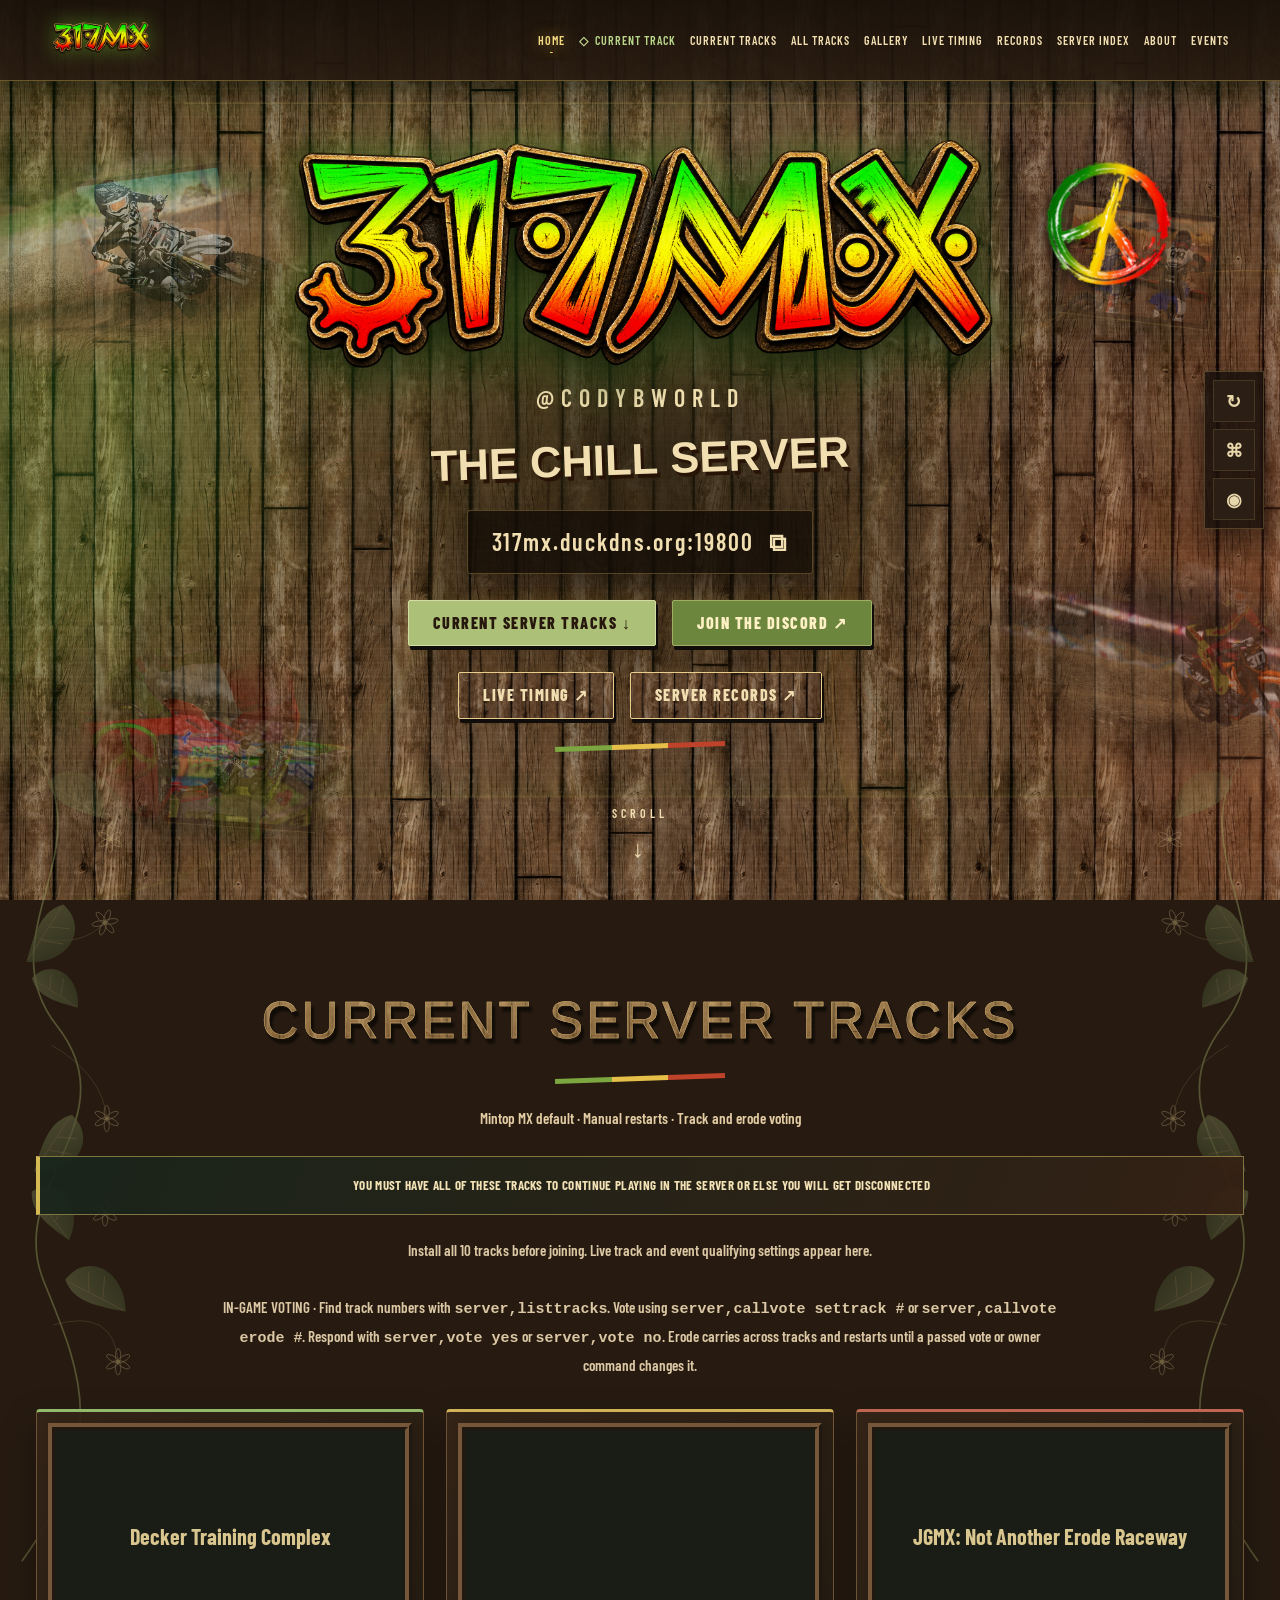
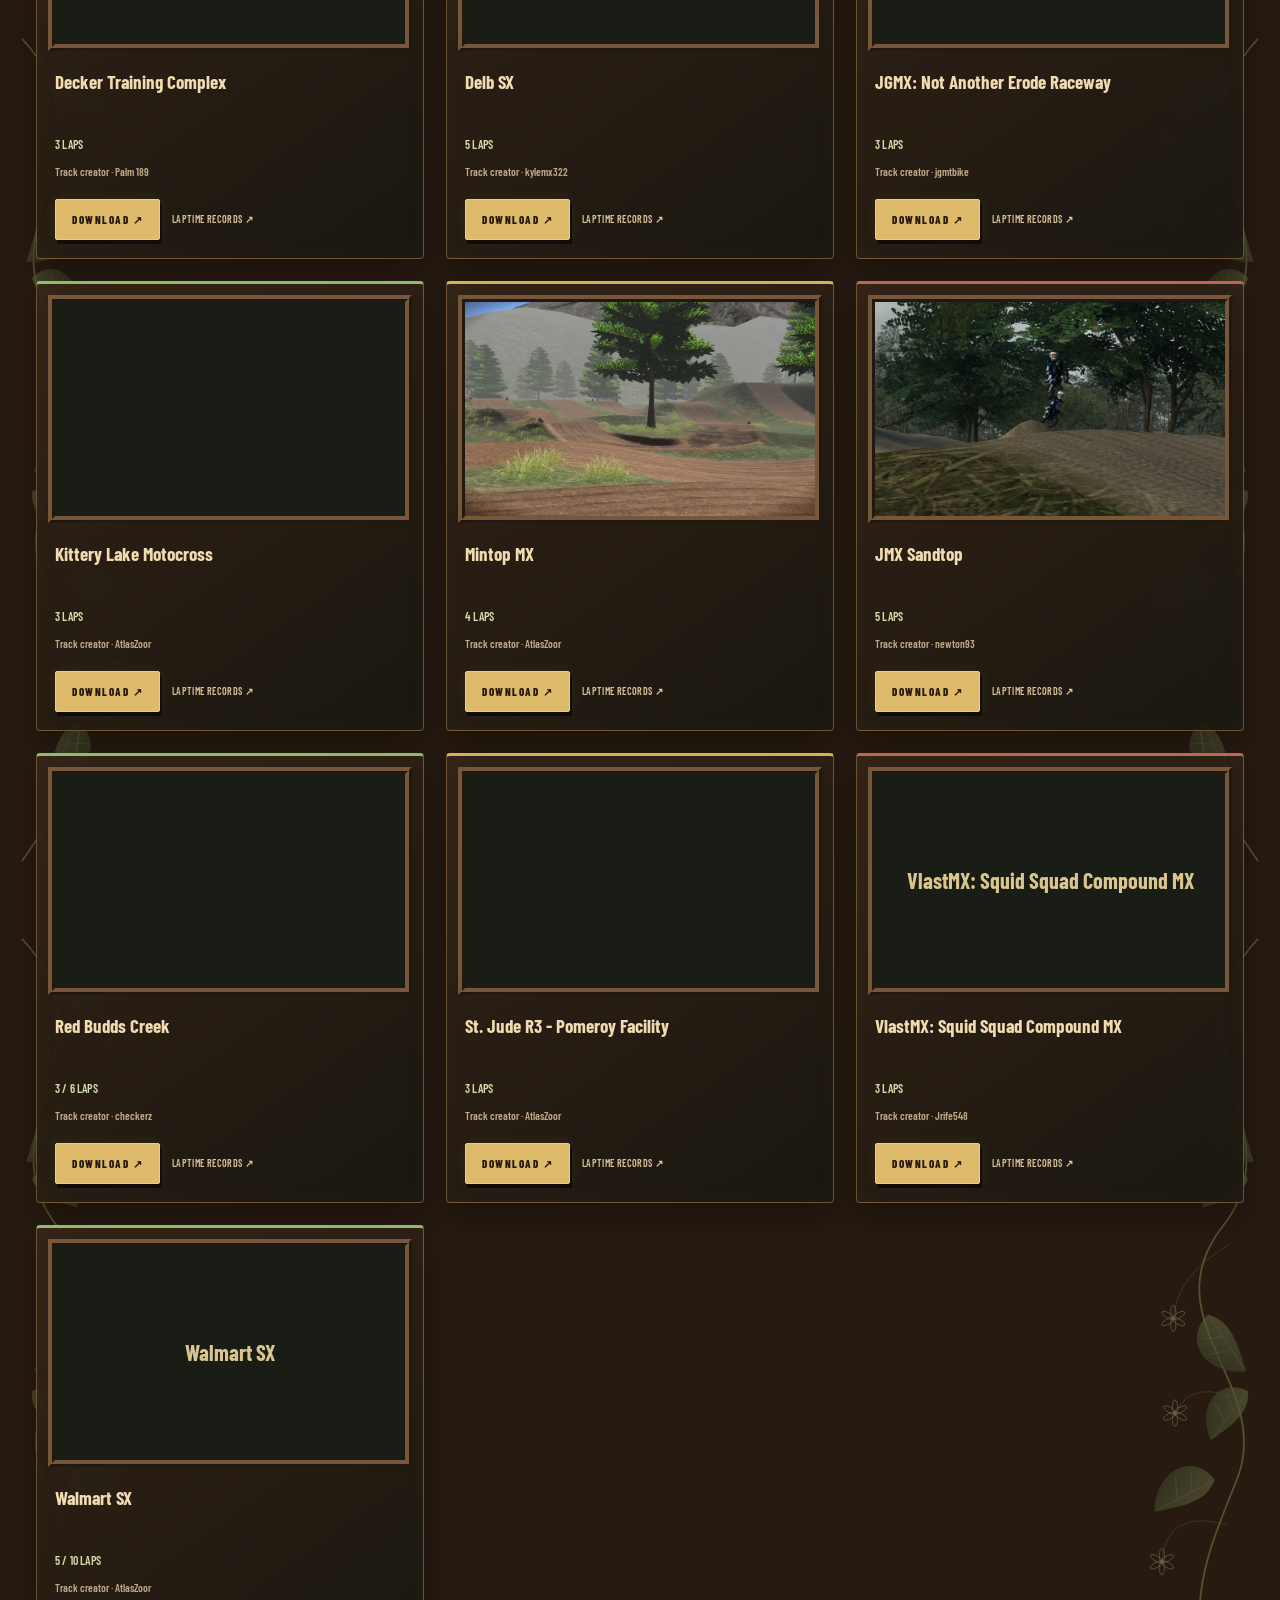
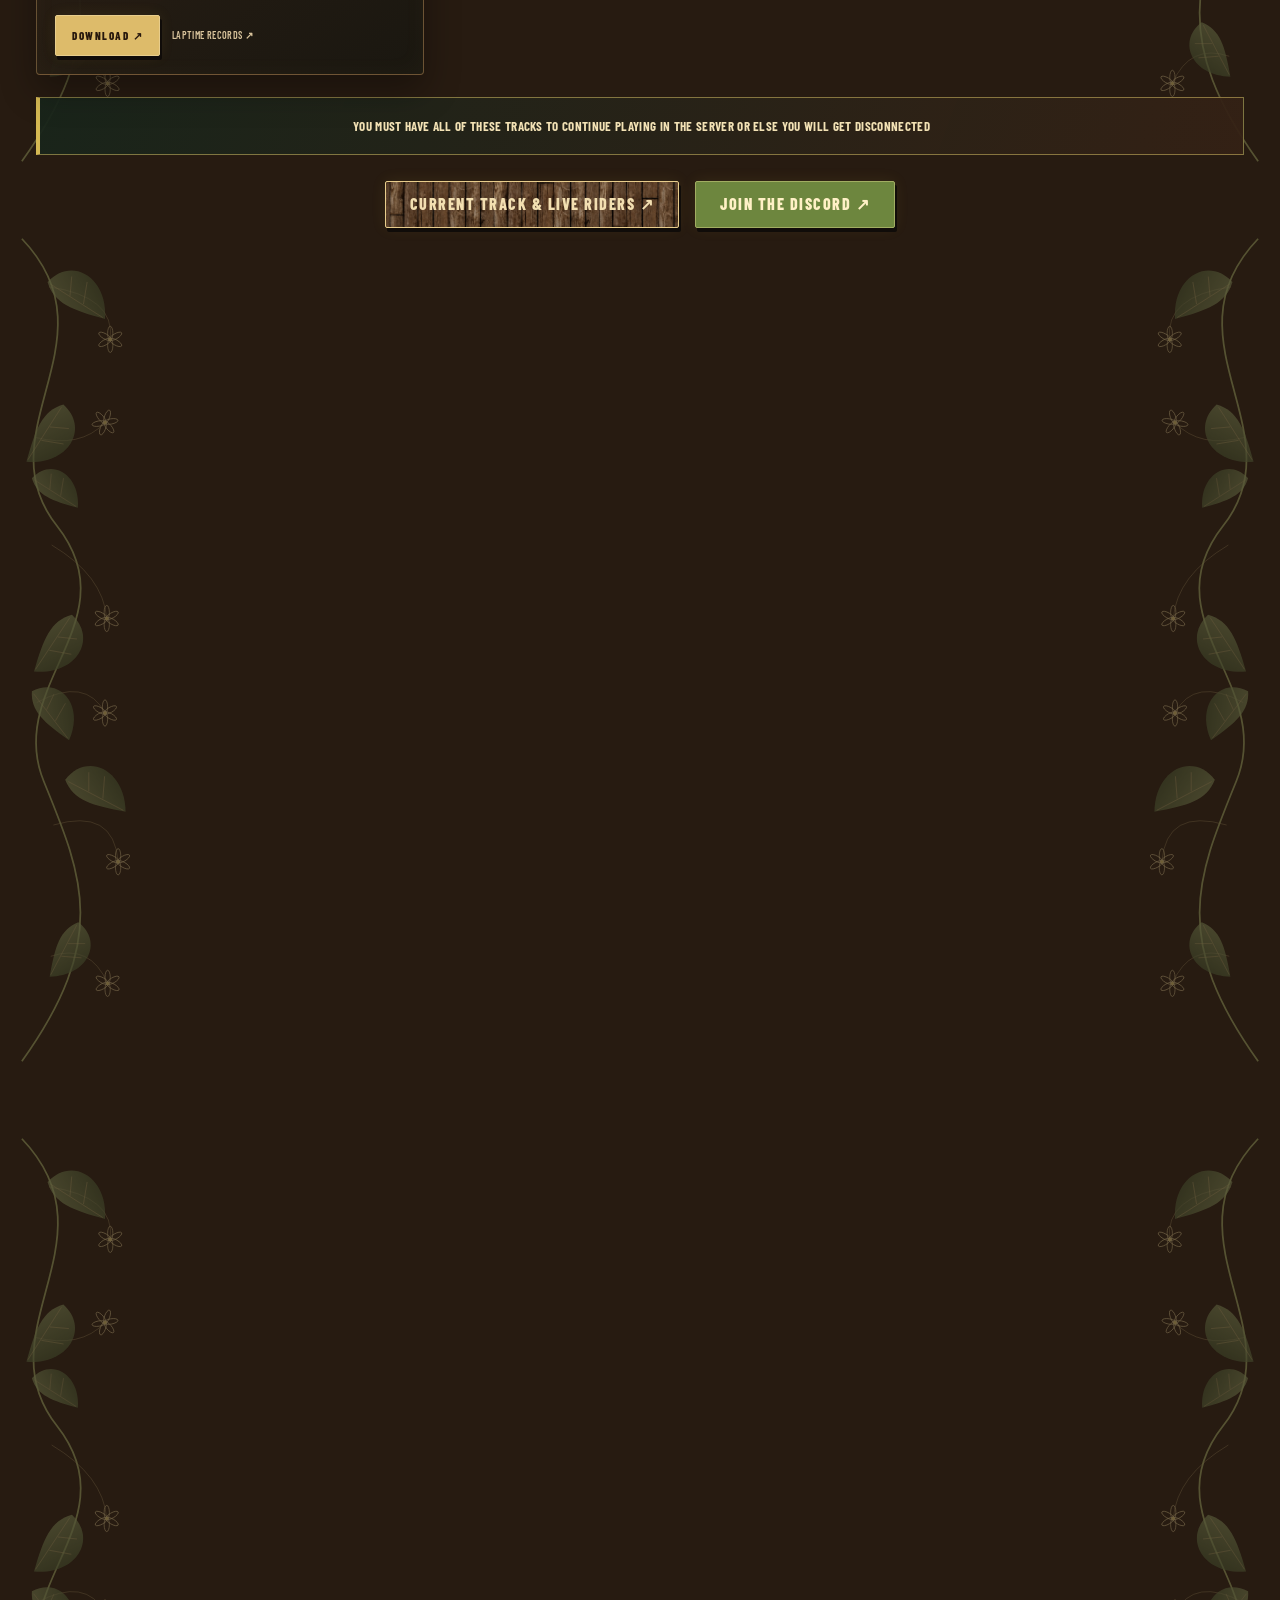
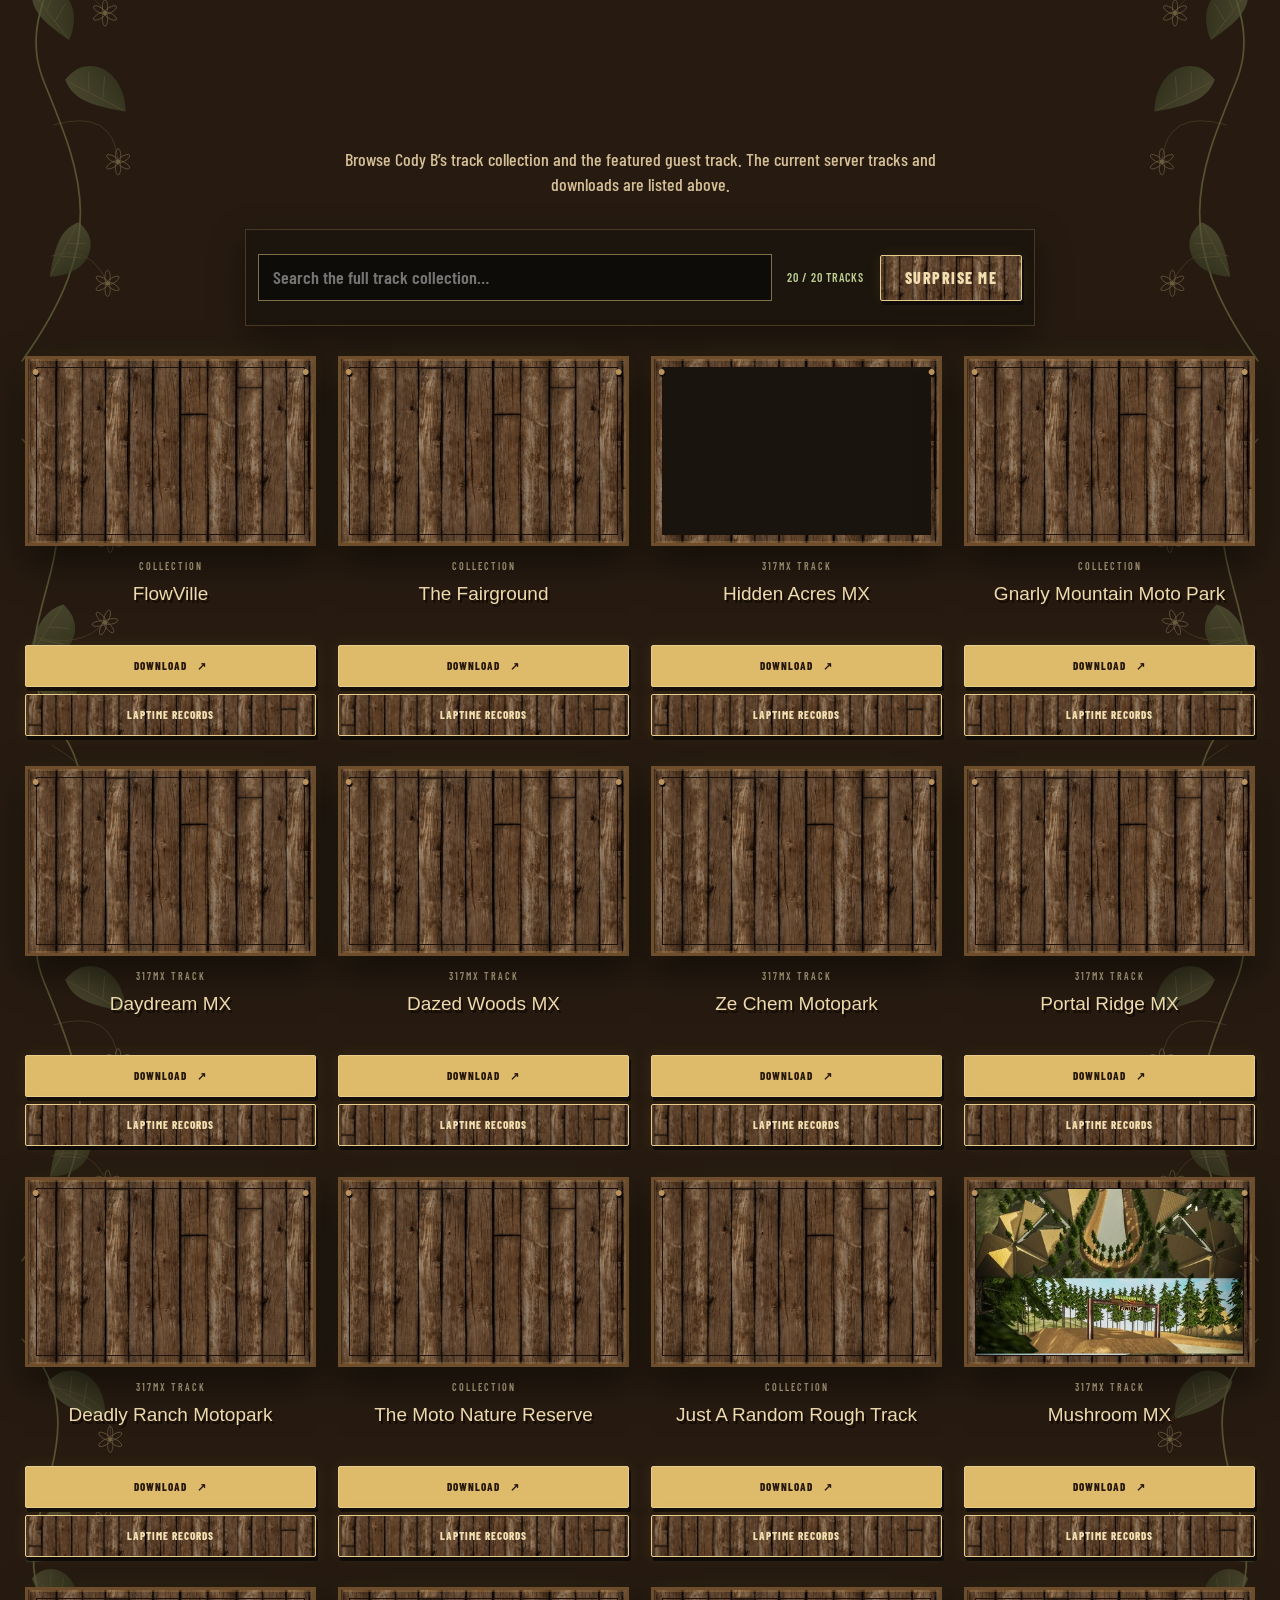
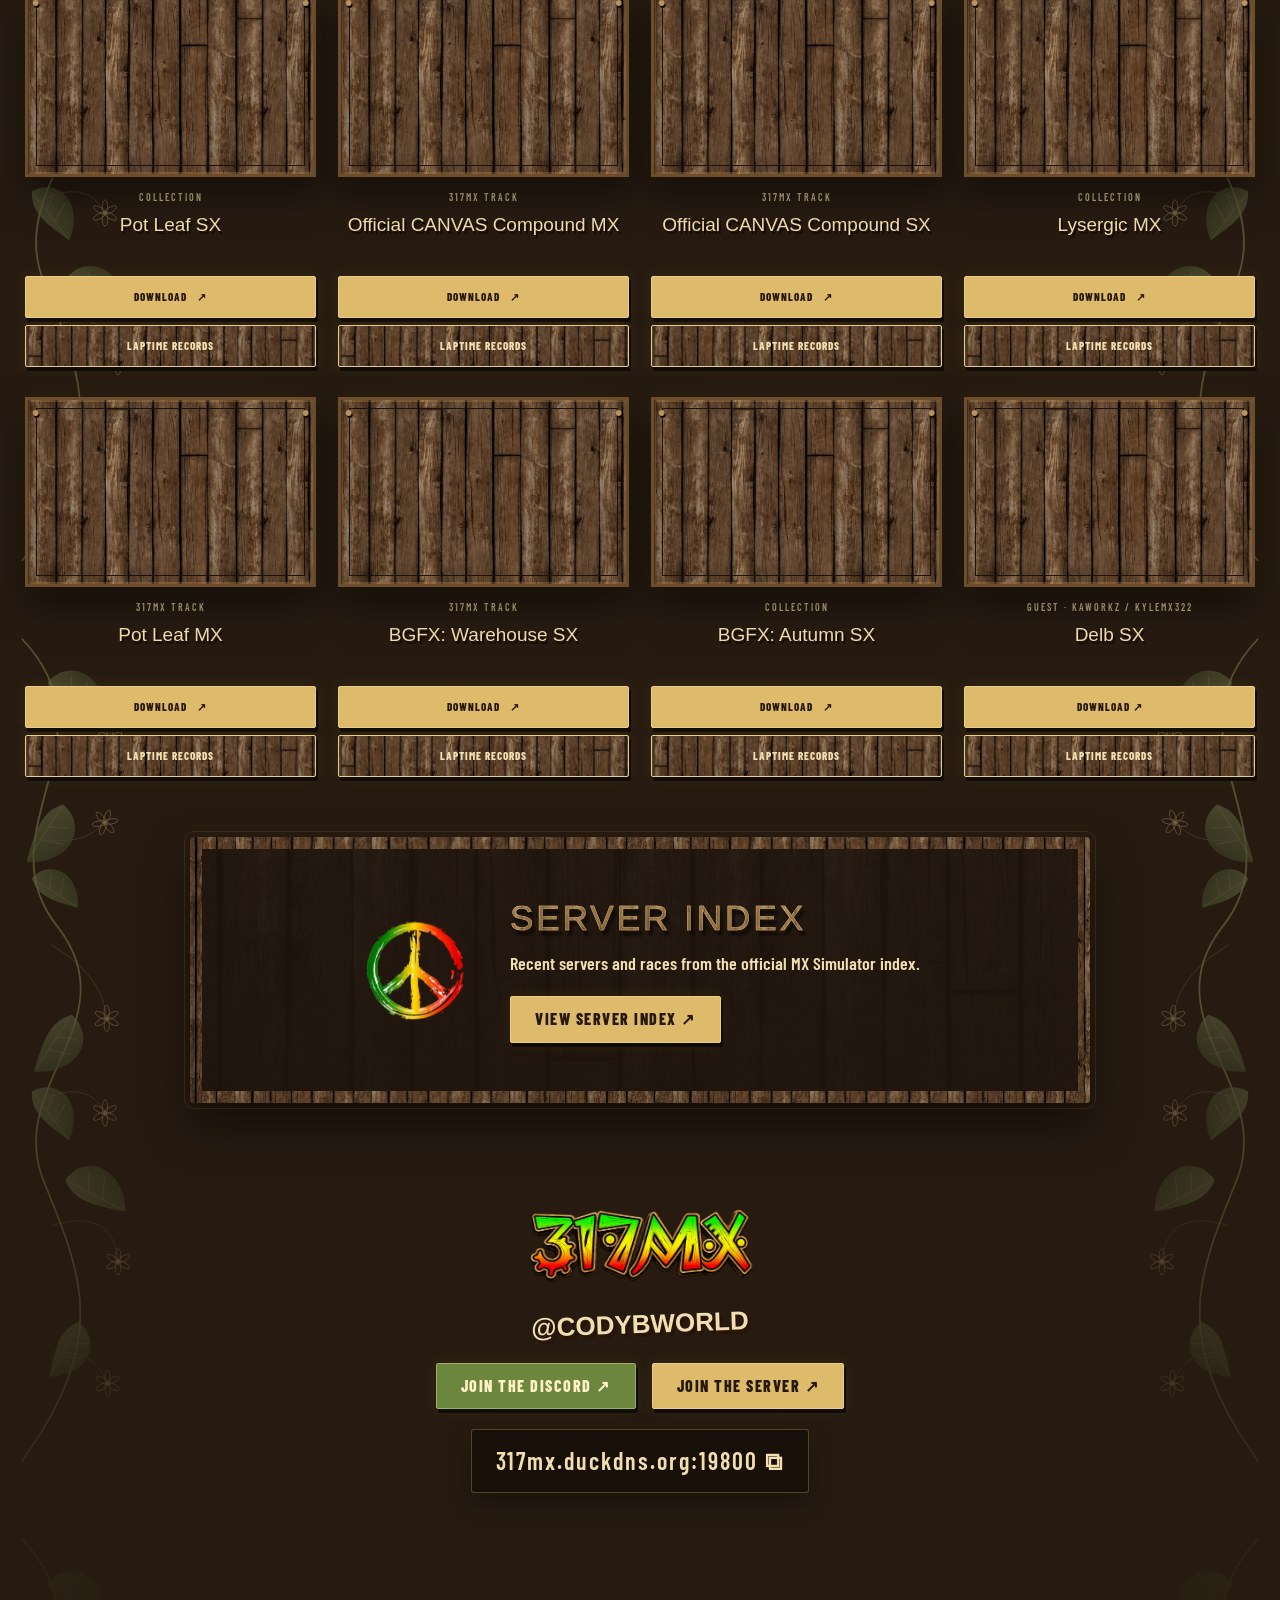
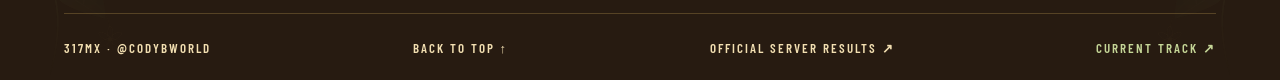
==== commit 0bcdedc4: "Remove cancelled Decker event and restore Mintop voting mode" ====
--- a/index.html
+++ b/index.html
@@ -1,4 +1,4 @@
-<!doctype html><html lang="en"><head><meta charset="utf-8"><meta name="viewport" content="width=device-width,initial-scale=1,viewport-fit=cover"><meta name="theme-color" content="#271b11"><title>317MX · @CODYBWORLD · THE CHILL SERVER</title><meta name="description" content="317MX. The Chill Server. Download Cody B's MX Simulator tracks, join the Discord, and connect to 317mx.duckdns.org:19800."><link rel="icon" href="assets/peace.png"><link rel="stylesheet" href="styles.css"><link rel="stylesheet" href="cabin-space.css"><link rel="stylesheet" href="updates-v5.css"><link rel="stylesheet" href="evolution-v6.css"><link rel="stylesheet" href="spectacle-v7.css"><link rel="stylesheet" href="current-track.css?v=20261119-race"></head><body><a class="skip" href="#main-content">SKIP TO CONTENT</a><div class="cosmos" aria-hidden="true"><i></i><i></i><i></i><div class="stars"></div><div class="nebula"></div></div><div class="scroll-progress" aria-hidden="true"></div><a class="skip" href="#tracks">Skip to tracks</a><header><a href="index.html" aria-label="317MX home"><img class="mini-logo" src="assets/logo.png" alt="317MX" width="100" height="50"></a><button class="menu-toggle" aria-expanded="false" aria-controls="main-menu">MENU ☰</button><nav id="main-menu" aria-label="Main navigation"><a href="index.html">HOME</a><a href="index.html#current-server" class="rotation-nav">CURRENT TRACK</a><a href="index.html#rotation">CURRENT TRACKS</a><a href="index.html#tracks">ALL TRACKS</a><a href="gallery.html">GALLERY</a><a href="live.html">LIVE TIMING</a><a href="records.html">RECORDS</a><a href="servers.html">SERVER INDEX</a><a href="about.html">ABOUT</a><a class="event-nav" href="events.html">EVENTS</a></nav></header><div class="botanical-edge" aria-hidden="true"></div><main id="main-content"><section class="wood-panel event-home" aria-label="Upcoming Decker Fun Race" style="margin:2rem auto;padding:clamp(1.2rem,4vw,2.5rem);max-width:1200px"><p class="eyebrow">317MX EVENTS · OPEN CLASS · TOP 40</p><h2 class="wood-text">DECKER FUN RACE</h2><p>Saturday, November 21 · 11:30 PM EST UID grab<br>Decker Training Facility · Two motos · 15 minutes + 1 lap each</p><p>Qualifying is open on 317mx.duckdns.org:19800. The server stays on Decker. Sign up and set a clean flying lap before the start time; public signups close at 11:30 PM EST.</p><div class="actions"><a class="button" href="events.html">UPCOMING &amp; FINISHED EVENTS</a><a class="button wood-button" href="events.html#entries">ENTRY LIST &amp; QUALIFYING</a></div></section><section class="hero" id="home"><div class="photo p1 float"><img src="assets/photos/archive-02.webp" alt="Cody Branson cornering in MX Simulator"></div><div class="photo p2 float"><img src="assets/photos/archive-07.webp" alt="317 riding supercross"></div><div class="photo p3 float"><img src="assets/photos/archive-04.webp" alt="Rasta Racing bike detail"></div><img class="peace float" src="assets/peace.png" alt=""><div class="identity"><h1><img class="main-logo float" src="assets/logo.png" alt="317MX"></h1><p class="handle" data-letters>@CODYBWORLD</p><p class="tag" data-letters>THE CHILL SERVER</p><button class="address" data-copy aria-label="Copy server address"><span>317mx.duckdns.org:19800</span> ⧉</button><div class="actions"><a class="button rotation-cta" href="#rotation">CURRENT SERVER TRACKS ↓</a><a class="button discord" href="https://discord.gg/Y76PCKKFvc" target="_blank" rel="noopener noreferrer">JOIN THE DISCORD ↗</a></div><div class="actions"><a class="button wood-button" href="live.html">LIVE TIMING ↗</a><a class="button wood-button" href="records.html">SERVER RECORDS ↗</a></div><div class="rasta"></div><div class="toast" id="copy-status" role="status"></div></div><a class="scroll-cue" href="#rotation">SCROLL<b>↓</b></a></section><section class="november-rotation" id="rotation" aria-labelledby="rotation-title">
+<!doctype html><html lang="en"><head><meta charset="utf-8"><meta name="viewport" content="width=device-width,initial-scale=1,viewport-fit=cover"><meta name="theme-color" content="#271b11"><title>317MX · @CODYBWORLD · THE CHILL SERVER</title><meta name="description" content="317MX. The Chill Server. Download Cody B's MX Simulator tracks, join the Discord, and connect to 317mx.duckdns.org:19800."><link rel="icon" href="assets/peace.png"><link rel="stylesheet" href="styles.css"><link rel="stylesheet" href="cabin-space.css"><link rel="stylesheet" href="updates-v5.css"><link rel="stylesheet" href="evolution-v6.css"><link rel="stylesheet" href="spectacle-v7.css"><link rel="stylesheet" href="current-track.css?v=20261119-race"></head><body><a class="skip" href="#main-content">SKIP TO CONTENT</a><div class="cosmos" aria-hidden="true"><i></i><i></i><i></i><div class="stars"></div><div class="nebula"></div></div><div class="scroll-progress" aria-hidden="true"></div><a class="skip" href="#tracks">Skip to tracks</a><header><a href="index.html" aria-label="317MX home"><img class="mini-logo" src="assets/logo.png" alt="317MX" width="100" height="50"></a><button class="menu-toggle" aria-expanded="false" aria-controls="main-menu">MENU ☰</button><nav id="main-menu" aria-label="Main navigation"><a href="index.html">HOME</a><a href="index.html#current-server" class="rotation-nav">CURRENT TRACK</a><a href="index.html#rotation">CURRENT TRACKS</a><a href="index.html#tracks">ALL TRACKS</a><a href="gallery.html">GALLERY</a><a href="live.html">LIVE TIMING</a><a href="records.html">RECORDS</a><a href="servers.html">SERVER INDEX</a><a href="about.html">ABOUT</a><a class="event-nav" href="events.html">EVENTS</a></nav></header><div class="botanical-edge" aria-hidden="true"></div><main id="main-content"><section class="hero" id="home"><div class="photo p1 float"><img src="assets/photos/archive-02.webp" alt="Cody Branson cornering in MX Simulator"></div><div class="photo p2 float"><img src="assets/photos/archive-07.webp" alt="317 riding supercross"></div><div class="photo p3 float"><img src="assets/photos/archive-04.webp" alt="Rasta Racing bike detail"></div><img class="peace float" src="assets/peace.png" alt=""><div class="identity"><h1><img class="main-logo float" src="assets/logo.png" alt="317MX"></h1><p class="handle" data-letters>@CODYBWORLD</p><p class="tag" data-letters>THE CHILL SERVER</p><button class="address" data-copy aria-label="Copy server address"><span>317mx.duckdns.org:19800</span> ⧉</button><div class="actions"><a class="button rotation-cta" href="#rotation">CURRENT SERVER TRACKS ↓</a><a class="button discord" href="https://discord.gg/Y76PCKKFvc" target="_blank" rel="noopener noreferrer">JOIN THE DISCORD ↗</a></div><div class="actions"><a class="button wood-button" href="live.html">LIVE TIMING ↗</a><a class="button wood-button" href="records.html">SERVER RECORDS ↗</a></div><div class="rasta"></div><div class="toast" id="copy-status" role="status"></div></div><a class="scroll-cue" href="#rotation">SCROLL<b>↓</b></a></section><section class="november-rotation" id="rotation" aria-labelledby="rotation-title">
 <div class="november-heading"><h2 class="wood-text" id="rotation-title">CURRENT SERVER TRACKS</h2>
 <div class="rasta"></div><p>Mintop MX default · Manual restarts · Track and erode voting</p></div>
 <p class="rotation-warning"><strong>YOU MUST HAVE ALL OF THESE TRACKS TO CONTINUE PLAYING IN THE SERVER OR ELSE YOU WILL GET DISCONNECTED</strong></p>
@@ -10,7 +10,7 @@
 <a class="button discord" href="https://discord.gg/Y76PCKKFvc" target="_blank" rel="noopener noreferrer">JOIN THE DISCORD ↗</a></div>
 </section><section class="wood-panel live-panel arrival" id="current-server" data-live-panel aria-label="Current live server"><div class="live-heading"><h2 class="wood-text">CURRENT TRACK</h2><button class="button" data-live-refresh>REFRESH</button></div><a class="server-address" href="mxsimulator:317mx.duckdns.org:19800">317mx.duckdns.org:19800 ↗</a><section class="current-track-card" data-current-track aria-label="Current server track">
 <div class="current-track-visual"><img data-current-photo alt="" width="800" height="500" hidden decoding="async"><span data-current-photo-note>Waiting for the live track…</span></div>
-<div class="current-track-details"><p class="current-track-eyebrow">CURRENT TRACK · 317MX</p><h3 data-current-name>Connecting to server…</h3><p data-current-freshness role="status">The photo follows the live server.</p><p class="current-track-settings" data-current-settings>Per-track race settings</p><p class="current-track-rule" data-current-rule>Live track and event qualifying settings appear here.</p><p class="current-track-credit" data-current-credit hidden></p><div class="current-track-actions"><a class="button" data-current-download hidden target="_blank" rel="noopener noreferrer">DOWNLOAD THIS TRACK ↗</a><a class="button wood-button" href="index.html#rotation">NOVEMBER DOWNLOADS ↗</a></div></div></section><div class="live-summary"><strong data-live-state>CONNECTING</strong><span data-live-track></span><span data-live-laps></span></div><p class="small" data-live-updated role="status"></p><label>FIND A RIDER<input type="search" data-live-filter placeholder="Name, number, UID or state" autocomplete="off"></label><div class="table-scroll"><table><caption class="sr-only">Current 317MX riders and timing</caption><thead><tr><th>Pos</th><th>Rider</th><th>No.</th><th>UID</th><th>State</th><th>Completed laps</th><th>Last lap</th><th>Best lap</th></tr></thead><tbody data-live-rows></tbody></table></div><p class="small">Position follows timing-gate progress. Lap times appear after a complete gate sequence has been observed. Active, spectator and zombie states come from the game server.</p><div class="actions"><a class="button" href="live.html">FULL LIVE TIMING ↗</a><a class="button wood-button" href="servers.html">SERVER INDEX ↗</a></div></section><section class="gallery" id="tracks"><div class="section-heading reveal"><img class="peace float" src="assets/peace.png" alt=""><h2>TRACK DOWNLOADS</h2><div class="rasta"></div></div><p class="gallery-note">Browse Cody B’s track collection and the featured guest track. The current server tracks and downloads are listed above.</p><div class="grid"><article class="card reveal"><button class="frame" data-preview data-title="FlowVille" data-url="https://forum.mxsimulator.com/viewtopic.php?t=59019" aria-label="Enlarge FlowVille photo"><img src="assets/tracks/59019.webp" alt="FlowVille track" loading="lazy" decoding="async" width="640" height="400"></button><span class="collection-state">COLLECTION</span><h3>FlowVille</h3><div class="card-actions"><a class="button " href="https://forum.mxsimulator.com/viewtopic.php?t=59019" target="_blank" rel="noopener noreferrer" aria-label="Download FlowVille">DOWNLOAD <span aria-hidden="true">↗</span></a><a class="button records-button" href="records.html?track=FlowVille">LAPTIME RECORDS</a></div></article>
+<div class="current-track-details"><p class="current-track-eyebrow">CURRENT TRACK · 317MX</p><h3 data-current-name>Connecting to server…</h3><p data-current-freshness role="status">The photo follows the live server.</p><p class="current-track-settings" data-current-settings>Per-track race settings</p><p class="current-track-rule" data-current-rule>Manual restarts. Mintop MX is the default. A voted track returns to Mintop on its third restart after loading. Track and erode votes are enabled.</p><p class="current-track-credit" data-current-credit hidden></p><div class="current-track-actions"><a class="button" data-current-download hidden target="_blank" rel="noopener noreferrer">DOWNLOAD THIS TRACK ↗</a><a class="button wood-button" href="index.html#rotation">NOVEMBER DOWNLOADS ↗</a></div></div></section><div class="live-summary"><strong data-live-state>CONNECTING</strong><span data-live-track></span><span data-live-laps></span></div><p class="small" data-live-updated role="status"></p><label>FIND A RIDER<input type="search" data-live-filter placeholder="Name, number, UID or state" autocomplete="off"></label><div class="table-scroll"><table><caption class="sr-only">Current 317MX riders and timing</caption><thead><tr><th>Pos</th><th>Rider</th><th>No.</th><th>UID</th><th>State</th><th>Completed laps</th><th>Last lap</th><th>Best lap</th></tr></thead><tbody data-live-rows></tbody></table></div><p class="small">Position follows timing-gate progress. Lap times appear after a complete gate sequence has been observed. Active, spectator and zombie states come from the game server.</p><div class="actions"><a class="button" href="live.html">FULL LIVE TIMING ↗</a><a class="button wood-button" href="servers.html">SERVER INDEX ↗</a></div></section><section class="gallery" id="tracks"><div class="section-heading reveal"><img class="peace float" src="assets/peace.png" alt=""><h2>TRACK DOWNLOADS</h2><div class="rasta"></div></div><p class="gallery-note">Browse Cody B’s track collection and the featured guest track. The current server tracks and downloads are listed above.</p><div class="grid"><article class="card reveal"><button class="frame" data-preview data-title="FlowVille" data-url="https://forum.mxsimulator.com/viewtopic.php?t=59019" aria-label="Enlarge FlowVille photo"><img src="assets/tracks/59019.webp" alt="FlowVille track" loading="lazy" decoding="async" width="640" height="400"></button><span class="collection-state">COLLECTION</span><h3>FlowVille</h3><div class="card-actions"><a class="button " href="https://forum.mxsimulator.com/viewtopic.php?t=59019" target="_blank" rel="noopener noreferrer" aria-label="Download FlowVille">DOWNLOAD <span aria-hidden="true">↗</span></a><a class="button records-button" href="records.html?track=FlowVille">LAPTIME RECORDS</a></div></article>
 <article class="card reveal"><button class="frame" data-preview data-title="The Fairground" data-url="https://forum.mxsimulator.com/viewtopic.php?t=60551" aria-label="Enlarge The Fairground photo"><img src="assets/tracks/60551.webp" alt="The Fairground track" loading="lazy" decoding="async" width="640" height="400"></button><span class="collection-state">COLLECTION</span><h3>The Fairground</h3><div class="card-actions"><a class="button " href="https://forum.mxsimulator.com/viewtopic.php?t=60551" target="_blank" rel="noopener noreferrer" aria-label="Download The Fairground">DOWNLOAD <span aria-hidden="true">↗</span></a><a class="button records-button" href="records.html?track=The%20Fairground">LAPTIME RECORDS</a></div></article>
 <article class="card reveal" data-collection-id="HiddenAcresMX"><button class="frame" data-preview data-title="Hidden Acres MX" data-url="https://forum.mxsimulator.com/viewtopic.php?t=61401" aria-label="Enlarge Hidden Acres MX photo"><img src="assets/tracks/61401.webp" alt="Hidden Acres MX track" loading="lazy" decoding="async" width="640" height="400"></button><span class="collection-state">317MX TRACK</span><h3>Hidden Acres MX</h3><div class="card-actions"><a class="button " href="https://forum.mxsimulator.com/viewtopic.php?t=61401" target="_blank" rel="noopener noreferrer" aria-label="Download Hidden Acres MX">DOWNLOAD <span aria-hidden="true">↗</span></a><a class="button records-button" href="records.html?track=Hidden%20Acres%20MX">LAPTIME RECORDS</a></div></article>
 <article class="card reveal"><button class="frame" data-preview data-title="Gnarly Mountain Moto Park" data-url="https://forum.mxsimulator.com/viewtopic.php?t=60164" aria-label="Enlarge Gnarly Mountain Moto Park photo"><img src="assets/tracks/60164.webp" alt="Gnarly Mountain Moto Park track" loading="lazy" decoding="async" width="640" height="400"></button><span class="collection-state">COLLECTION</span><h3>Gnarly Mountain Moto Park</h3><div class="card-actions"><a class="button " href="https://forum.mxsimulator.com/viewtopic.php?t=60164" target="_blank" rel="noopener noreferrer" aria-label="Download Gnarly Mountain Moto Park">DOWNLOAD <span aria-hidden="true">↗</span></a><a class="button records-button" href="records.html?track=Gnarly%20Mountain%20Moto%20Park">LAPTIME RECORDS</a></div></article>
@@ -28,5 +28,5 @@
 <article class="card reveal"><button class="frame" data-preview data-title="Lysergic MX" data-url="https://forum.mxsimulator.com/viewtopic.php?f=4&amp;t=59435&amp;p=909887#p909887" aria-label="Enlarge Lysergic MX photo"><img src="assets/tracks/59435.webp" alt="Lysergic MX track" loading="lazy" decoding="async" width="640" height="400"></button><span class="collection-state">COLLECTION</span><h3>Lysergic MX</h3><div class="card-actions"><a class="button " href="https://forum.mxsimulator.com/viewtopic.php?f=4&amp;t=59435&amp;p=909887#p909887" target="_blank" rel="noopener noreferrer" aria-label="Download Lysergic MX">DOWNLOAD <span aria-hidden="true">↗</span></a><a class="button records-button" href="records.html?track=Lysergic%20MX">LAPTIME RECORDS</a></div></article>
 <article class="card reveal" data-collection-id="317PotLeafMX"><button class="frame" data-preview data-title="Pot Leaf MX" data-url="https://forum.mxsimulator.com/viewtopic.php?f=4&amp;t=59152&amp;p=908269#p908269" aria-label="Enlarge Pot Leaf MX photo"><img src="assets/tracks/59152.webp" alt="Pot Leaf MX track" loading="lazy" decoding="async" width="640" height="400"></button><span class="collection-state">317MX TRACK</span><h3>Pot Leaf MX</h3><div class="card-actions"><a class="button " href="https://forum.mxsimulator.com/viewtopic.php?f=4&amp;t=59152&amp;p=908269#p908269" target="_blank" rel="noopener noreferrer" aria-label="Download Pot Leaf MX">DOWNLOAD <span aria-hidden="true">↗</span></a><a class="button records-button" href="records.html?track=Pot%20Leaf%20MX">LAPTIME RECORDS</a></div></article>
 <article class="card reveal" data-collection-id="BGFXWarehouseSX"><button class="frame" data-preview data-title="BGFX: Warehouse SX" data-url="https://forum.mxsimulator.com/viewtopic.php?f=4&amp;t=42777&amp;p=748586#p748586" aria-label="Enlarge BGFX: Warehouse SX photo"><img src="assets/tracks/42777.webp" alt="BGFX: Warehouse SX track" loading="lazy" decoding="async" width="640" height="400"></button><span class="collection-state">317MX TRACK</span><h3>BGFX: Warehouse SX</h3><div class="card-actions"><a class="button " href="https://forum.mxsimulator.com/viewtopic.php?f=4&amp;t=42777&amp;p=748586#p748586" target="_blank" rel="noopener noreferrer" aria-label="Download BGFX: Warehouse SX">DOWNLOAD <span aria-hidden="true">↗</span></a><a class="button records-button" href="records.html?track=BGFX%3A%20Warehouse%20SX">LAPTIME RECORDS</a></div></article>
-<article class="card reveal"><button class="frame" data-preview data-title="BGFX: Autumn SX" data-url="https://forum.mxsimulator.com/viewtopic.php?f=4&amp;t=42612&amp;p=746228#p746228" aria-label="Enlarge BGFX: Autumn SX photo"><img src="assets/tracks/42612.webp" alt="BGFX: Autumn SX track" loading="lazy" decoding="async" width="640" height="400"></button><span class="collection-state">COLLECTION</span><h3>BGFX: Autumn SX</h3><div class="card-actions"><a class="button " href="https://forum.mxsimulator.com/viewtopic.php?f=4&amp;t=42612&amp;p=746228#p746228" target="_blank" rel="noopener noreferrer" aria-label="Download BGFX: Autumn SX">DOWNLOAD <span aria-hidden="true">↗</span></a><a class="button records-button" href="records.html?track=BGFX%3A%20Autumn%20SX">LAPTIME RECORDS</a></div></article><article class="card reveal" data-collection-id="DelbSx"><button class="frame" data-preview data-title="Delb SX" data-url="https://forum.mxsimulator.com/viewtopic.php?t=42795" aria-label="Enlarge Delb SX photo"><img src="assets/tracks/42795.webp" alt="Delb SX track" loading="lazy" decoding="async" width="640" height="400"></button><span class="collection-state">GUEST · KAWORKZ / KYLEMX322</span><h3>Delb SX</h3><div class="card-actions"><a class="button" href="https://forum.mxsimulator.com/viewtopic.php?t=42795" target="_blank" rel="noopener noreferrer" aria-label="Download Delb SX">DOWNLOAD ↗</a><a class="button records-button" href="records.html?track=DelbSX">LAPTIME RECORDS</a></div></article></div></section><section class="server-index-teaser wood-panel"><img src="assets/peace.png" alt=""><div><h2 class="wood-text">SERVER INDEX</h2><p>Recent servers and races from the official MX Simulator index.</p><a class="button" href="servers.html">VIEW SERVER INDEX ↗</a></div></section><section class="closing reveal" id="discord"><img class="float" src="assets/logo.png" alt="317MX" loading="lazy"><p class="tag" data-letters>@CODYBWORLD</p><div class="actions"><a class="button discord" href="https://discord.gg/Y76PCKKFvc" target="_blank" rel="noopener noreferrer">JOIN THE DISCORD ↗</a><a class="button" href="mxsimulator:317mx.duckdns.org:19800">JOIN THE SERVER ↗</a></div><button class="address" data-copy aria-label="Copy server address">317mx.duckdns.org:19800 ⧉</button></section></main><footer><span>317MX · @CODYBWORLD</span><a href="#home">BACK TO TOP ↑</a><a href="https://servers.mxsimulator.com/servers/317mx.duckdns.org%3A19800/" target="_blank" rel="noopener noreferrer">OFFICIAL SERVER RESULTS ↗</a><a class="footer-rotation" href="index.html#current-server">CURRENT TRACK ↗</a></footer><script src="data-config.js"></script><script src="current-tracks.js?v=20261119" defer></script><script src="current-track.js?v=20261121-event" defer></script><script src="live-v5.js?v=20261107" defer></script><script src="common.js" defer></script><dialog class="lightbox" aria-label="Photo viewer"><button class="lightbox-close" aria-label="Close photo viewer">✕</button><img alt=""><div class="lightbox-controls"><button data-prev aria-label="Previous photo">←</button><p role="status"></p><button data-next aria-label="Next photo">→</button></div></dialog><script src="spectacle-v7.js?v=20261107" defer></script></body></html>
+<article class="card reveal"><button class="frame" data-preview data-title="BGFX: Autumn SX" data-url="https://forum.mxsimulator.com/viewtopic.php?f=4&amp;t=42612&amp;p=746228#p746228" aria-label="Enlarge BGFX: Autumn SX photo"><img src="assets/tracks/42612.webp" alt="BGFX: Autumn SX track" loading="lazy" decoding="async" width="640" height="400"></button><span class="collection-state">COLLECTION</span><h3>BGFX: Autumn SX</h3><div class="card-actions"><a class="button " href="https://forum.mxsimulator.com/viewtopic.php?f=4&amp;t=42612&amp;p=746228#p746228" target="_blank" rel="noopener noreferrer" aria-label="Download BGFX: Autumn SX">DOWNLOAD <span aria-hidden="true">↗</span></a><a class="button records-button" href="records.html?track=BGFX%3A%20Autumn%20SX">LAPTIME RECORDS</a></div></article><article class="card reveal" data-collection-id="DelbSx"><button class="frame" data-preview data-title="Delb SX" data-url="https://forum.mxsimulator.com/viewtopic.php?t=42795" aria-label="Enlarge Delb SX photo"><img src="assets/tracks/42795.webp" alt="Delb SX track" loading="lazy" decoding="async" width="640" height="400"></button><span class="collection-state">GUEST · KAWORKZ / KYLEMX322</span><h3>Delb SX</h3><div class="card-actions"><a class="button" href="https://forum.mxsimulator.com/viewtopic.php?t=42795" target="_blank" rel="noopener noreferrer" aria-label="Download Delb SX">DOWNLOAD ↗</a><a class="button records-button" href="records.html?track=DelbSX">LAPTIME RECORDS</a></div></article></div></section><section class="server-index-teaser wood-panel"><img src="assets/peace.png" alt=""><div><h2 class="wood-text">SERVER INDEX</h2><p>Recent servers and races from the official MX Simulator index.</p><a class="button" href="servers.html">VIEW SERVER INDEX ↗</a></div></section><section class="closing reveal" id="discord"><img class="float" src="assets/logo.png" alt="317MX" loading="lazy"><p class="tag" data-letters>@CODYBWORLD</p><div class="actions"><a class="button discord" href="https://discord.gg/Y76PCKKFvc" target="_blank" rel="noopener noreferrer">JOIN THE DISCORD ↗</a><a class="button" href="mxsimulator:317mx.duckdns.org:19800">JOIN THE SERVER ↗</a></div><button class="address" data-copy aria-label="Copy server address">317mx.duckdns.org:19800 ⧉</button></section></main><footer><span>317MX · @CODYBWORLD</span><a href="#home">BACK TO TOP ↑</a><a href="https://servers.mxsimulator.com/servers/317mx.duckdns.org%3A19800/" target="_blank" rel="noopener noreferrer">OFFICIAL SERVER RESULTS ↗</a><a class="footer-rotation" href="index.html#current-server">CURRENT TRACK ↗</a></footer><script src="data-config.js"></script><script src="current-tracks.js?v=20261119" defer></script><script src="current-track.js?v=20261123-normal" defer></script><script src="live-v5.js?v=20261107" defer></script><script src="common.js" defer></script><dialog class="lightbox" aria-label="Photo viewer"><button class="lightbox-close" aria-label="Close photo viewer">✕</button><img alt=""><div class="lightbox-controls"><button data-prev aria-label="Previous photo">←</button><p role="status"></p><button data-next aria-label="Next photo">→</button></div></dialog><script src="spectacle-v7.js?v=20261107" defer></script></body></html>
 
